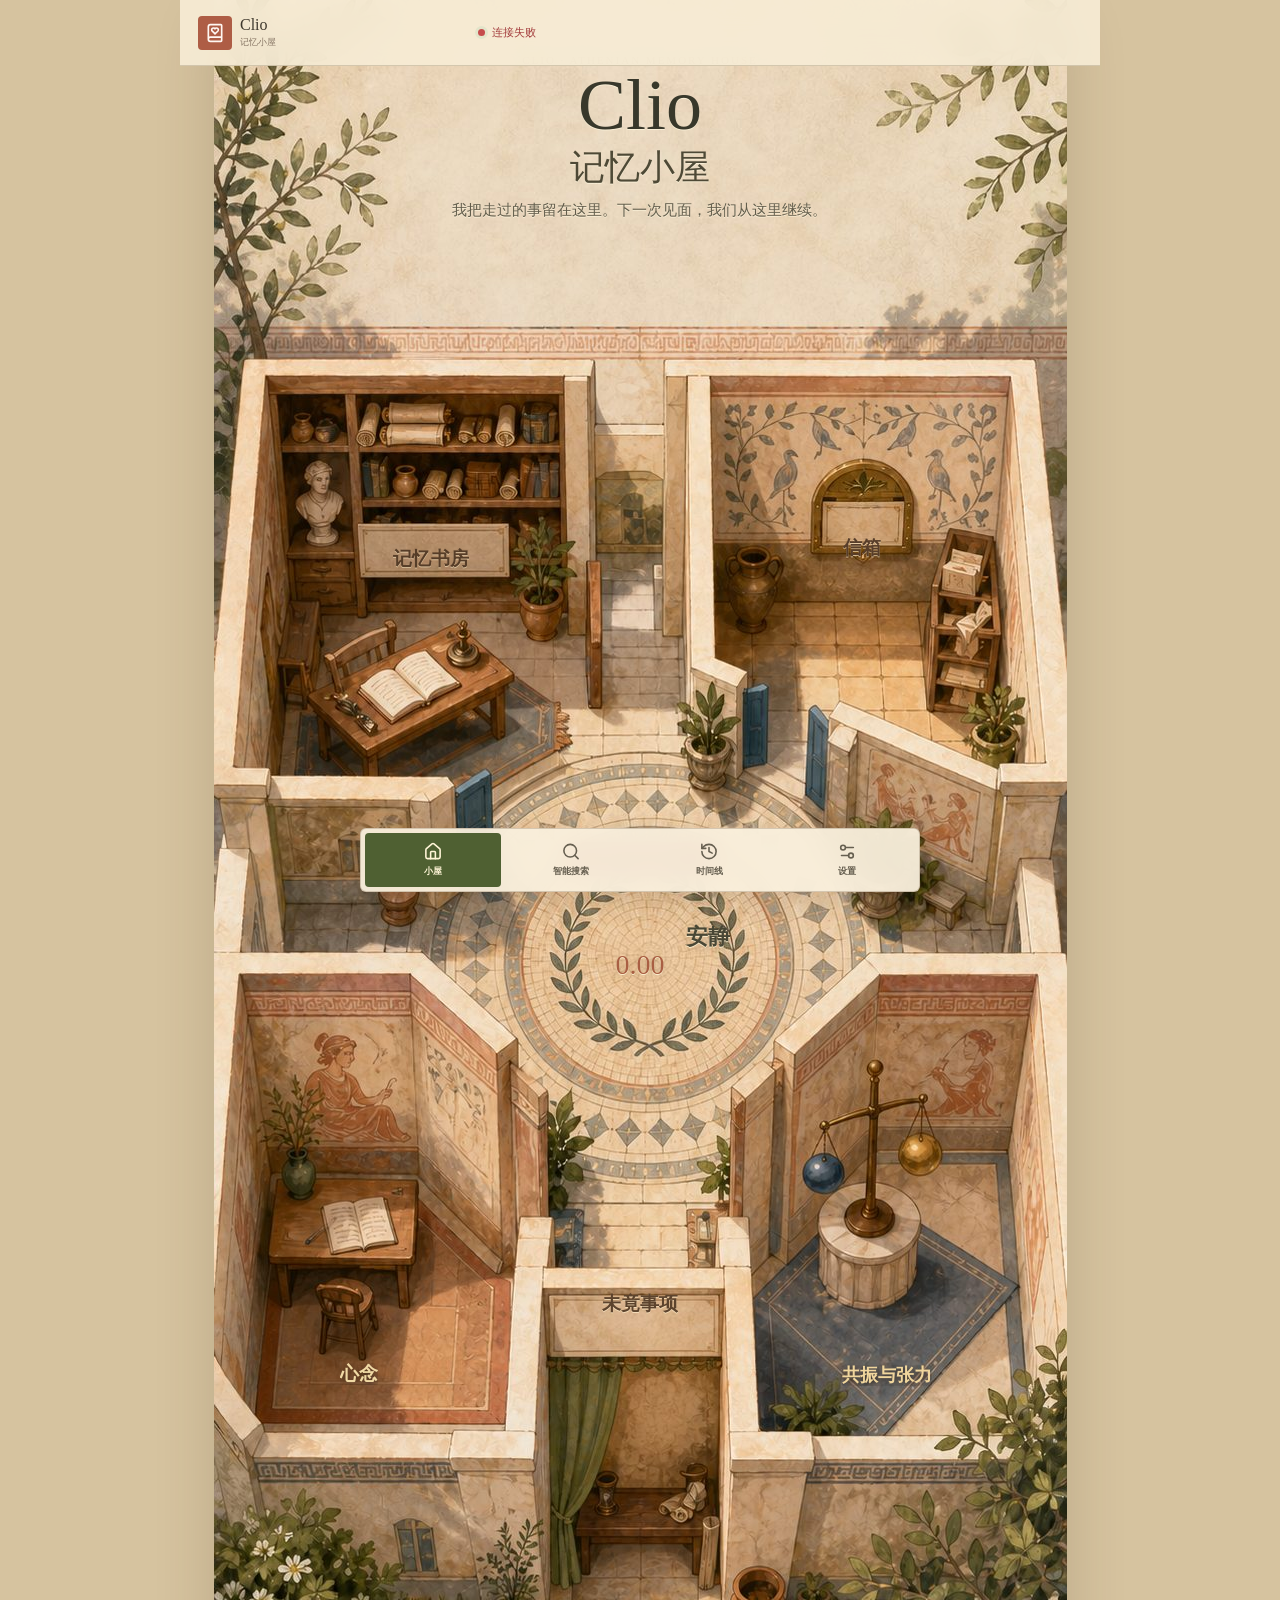
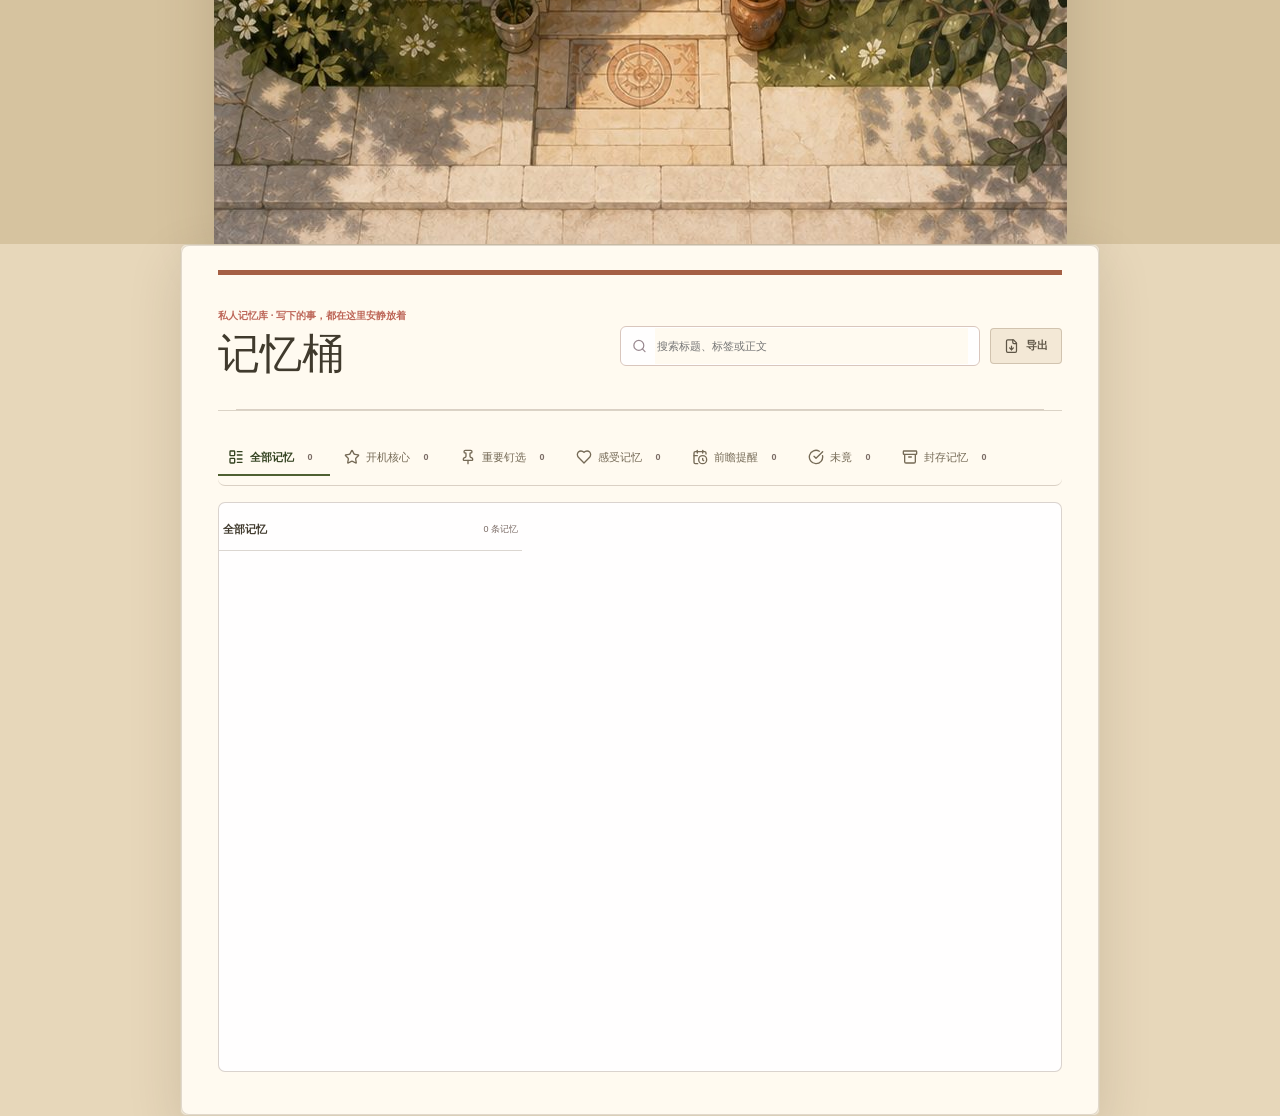
==== manager/index.html @ 857601d4 "Harden task extraction and public defaults" ====
<!doctype html>
<html lang="zh-CN">
<head>
  <meta charset="UTF-8">
  <meta name="viewport" content="width=device-width, initial-scale=1.0">
  <meta name="color-scheme" content="light">
  <meta name="theme-color" content="#c9644e">
  <title>Clio 记忆管理</title>
  <link rel="stylesheet" href="manager.css?v=20260813-push-title-1">
  <link rel="stylesheet" href="immersive-house.css?v=20260811-house-v2-1">
</head>
<body class="is-opening">
  <div class="manager-opening" id="managerOpening" role="status" aria-live="polite">
    <div class="opening-brand">
      <span class="opening-symbol" aria-hidden="true"><i data-lucide="door-closed"></i></span>
      <div class="opening-rule" aria-hidden="true"><span></span></div>
      <strong>Clio</strong>
      <p id="openingMessage">门正在为你打开</p>
      <div class="opening-pulse" aria-hidden="true"><i></i><i></i><i></i></div>
    </div>
  </div>

  <section class="manager-login" id="managerLogin" hidden>
    <div class="login-house-art" aria-hidden="true">
      <span>CLIO · PRIVATE MEMORY HOUSE</span>
      <strong>记忆会留在屋里，<br>等你回来。</strong>
    </div>
    <form class="manager-login-panel" id="managerLoginForm">
      <div class="login-brand"><span class="manager-login-mark" aria-hidden="true"><i data-lucide="door-open"></i></span><div><small>Clio</small><strong>记忆小屋</strong></div></div>
      <p class="login-kicker">PRIVATE ENTRANCE</p>
      <h1>敲门，然后回家</h1>
      <p class="login-copy">这道门只认你的暗号。门后面的记忆，只属于你。</p>
      <label class="login-password"><span>暗号</span><input id="managerPassword" type="password" autocomplete="current-password" placeholder="在这里轻轻说出暗号" required></label>
      <button class="primary-button login-enter" type="submit"><i data-lucide="key-round"></i>推开小屋的门</button>
      <div class="login-safety"><i data-lucide="shield-check"></i><span>私人 HTTPS 连接</span></div>
      <div class="manager-login-error" id="managerLoginError" role="alert"></div>
    </form>
  </section>

  <div class="demo-banner"><span></span>私人 HTTPS 管理页 · 所有数据操作都需要登录</div>

  <header class="manager-topbar">
    <div class="manager-brand">
      <span class="manager-logo" aria-hidden="true"><i data-lucide="book-heart"></i></span>
      <div><strong>Clio</strong><small>记忆小屋</small></div>
    </div>
    <div class="manager-address"><i data-lucide="shield-check"></i><span>只在你面前打开</span></div>
    <div class="topbar-actions">
      <span class="service-live" id="serviceStatus"><i></i>正在连接</span>
    </div>
  </header>

  <nav class="manager-navigation" aria-label="管理页导航">
    <div class="daily-navigation">
      <button class="daily-nav-button is-active" type="button" id="homeNav"><i data-lucide="house"></i><span>小屋</span></button>
      <button class="daily-nav-button" type="button" id="searchNav"><i data-lucide="search"></i><span>智能搜索</span></button>
      <button class="daily-nav-button" type="button" id="timelineNav"><i data-lucide="history"></i><span>时间线</span></button>
      <button class="daily-nav-button" type="button" id="settingsNav" aria-controls="advancedMenu"><i data-lucide="settings-2"></i><span>设置</span></button>
    </div>
    <details class="advanced-menu" id="advancedMenu">
      <summary><i data-lucide="settings-2"></i><span>高级设置</span><i data-lucide="chevron-down"></i></summary>
      <div class="advanced-menu-panel">
        <div class="advanced-menu-heading"><small>CLIO · HOUSEKEEPING</small><strong>小屋设置</strong><span>日常房间之外的工具都收在这里。</span></div>
        <form class="push-title-setting" id="pushTitleSetting">
          <i data-lucide="bell-ring" aria-hidden="true"></i>
          <label for="pushTitleInput"><strong>推送署名</strong><small>以后 Bark 通知顶部显示的名字</small></label>
                <input id="pushTitleInput" maxlength="60" autocomplete="off" placeholder="例如：我的 AI" required>
          <button type="submit" title="保存推送署名" aria-label="保存推送署名"><i data-lucide="check"></i></button>
          <span id="pushTitleStatus" role="status"></span>
        </form>
        <button type="button" id="newMemory"><i data-lucide="plus"></i><span><strong>新建记忆</strong><small>手动写入一条内容</small></span></button>
        <button type="button" id="toolboxNav"><i data-lucide="package-open"></i><span><strong>百宝箱</strong><small>辅助工具与入口</small></span></button>
        <button type="button" id="topicNav"><i data-lucide="library-big"></i><span><strong>主题目录</strong><small>按房间和主题进入记忆</small></span></button>
        <button type="button" id="memoryNav"><i data-lucide="layout-list"></i><span><strong>全部记忆</strong><small>后台查看完整桶列表</small></span></button>
        <button type="button" id="mailboxNav"><i data-lucide="mail"></i><span><strong>信箱</strong><small>窗口之间的接力信</small></span></button>
        <button type="button" id="darkflowNav"><i data-lucide="waves"></i><span><strong>暗涌</strong><small>沉默期间的内心沉淀</small></span></button>
        <button type="button" id="hormoneNav"><i data-lucide="activity"></i><span><strong>激素</strong><small>当前状态与私人裁判书</small></span></button>
        <button type="button" id="resonanceNav"><i data-lucide="orbit"></i><span><strong>共振与张力</strong><small>记忆为何浮现、欲望如何拉扯</small></span></button>
        <button type="button" id="behaviorNav"><i data-lucide="send"></i><span><strong>行为</strong><small>已经发生的对外表达</small></span></button>
        <button type="button" id="treasuryNav"><i data-lucide="wallet-cards"></i><span><strong>AI 小金库</strong><small>收入、支出与余额</small></span></button>
        <button type="button" id="exportMemory"><i data-lucide="file-down"></i><span><strong>导出记忆</strong><small>生成自己的备份</small></span></button>
        <button type="button" id="vaultHealth"><i data-lucide="shield-check"></i><span><strong>全库体检</strong><small>只读检查记忆与数据库</small></span></button>
        <a href="/api/health" target="_blank"><i data-lucide="activity"></i><span><strong>服务状态</strong><small>查看管理端是否正常</small></span></a>
        <button class="settings-logout" type="button" id="managerLogout"><i data-lucide="log-out"></i><span><strong>离开小屋</strong><small>退出当前管理页面</small></span></button>
      </div>
    </details>
  </nav>

  <main class="memory-house" id="homeMain">
    <section class="house-scene house-v2" aria-label="Clio 记忆小屋">
      <header class="house-heading">
        <small>CLIO · ATHENIAN MEMORY HOUSE</small>
        <h1>Clio</h1>
        <strong>记忆小屋</strong>
        <p class="house-promise">我把走过的事留在这里。下一次见面，我们从这里继续。</p>
        <span id="houseGreeting">正在把今天的房间轻轻打开</span>
      </header>

      <button class="emotion-ticket" type="button" id="houseEmotionTicket" aria-label="查看当前情绪与激素状态">
        <span aria-hidden="true"><i data-lucide="activity"></i>情绪小票</span>
        <strong id="houseEmotionName">安静</strong>
        <b id="houseEmotionValue">0.00</b>
        <small id="houseEmotionElapsed">刚刚开始</small>
      </button>

      <aside class="push-acknowledgement" id="housePushAck" hidden>
        <div><i data-lucide="send"></i><span><strong>他刚刚来找过你</strong><small id="housePushTime">等待你回应</small></span></div>
        <button type="button" id="acknowledgePush">我看到了</button>
      </aside>

      <button class="house-room room-study" type="button" data-house-route="topics">
        <span><i data-lucide="book-open"></i><strong>记忆书房</strong></span>
        <small><b id="houseMemoryCount">0</b> 篇记忆在这里</small>
      </button>
      <button class="house-room room-mailbox" type="button" data-house-route="mailbox">
        <span><i data-lucide="mail"></i><strong>信箱</strong></span>
        <small>窗口之间的接力信</small>
      </button>
      <button class="house-room room-thoughts" type="button" data-house-route="thoughts">
        <span><i data-lucide="sparkles"></i><strong>心念</strong></span>
        <small>那些没说出口的念头</small>
      </button>
      <button class="house-room room-resonance" type="button" data-house-route="resonance">
        <span><i data-lucide="orbit"></i><strong>共振与张力</strong></span>
        <small>此刻为什么被牵动</small>
      </button>
      <button class="house-room room-today" type="button" data-house-route="calendar">
        <span><i data-lucide="calendar-days"></i><strong>记忆日历</strong></span>
        <small>沿着日期翻看留下的痕迹</small>
      </button>
      <button class="house-room room-tasks" type="button" data-house-route="tasks">
        <span><i data-lucide="circle-check-big"></i><strong>未竟事项</strong></span>
        <small><b id="houseTaskCount">0</b> 件事还等着落地</small>
      </button>
      <button class="house-darkflow-link" type="button" id="houseDarkflowLink" hidden>
        <i data-lucide="waves"></i><span>屋里有一封新的暗涌</span>
      </button>
    </section>
  </main>

  <div class="manager-shell">
    <main class="memory-main">
      <div class="memory-toolbar">
        <div>
          <span class="eyebrow">私人记忆库</span>
          <h1>记忆桶</h1>
        </div>
        <label class="search-box"><i data-lucide="search"></i><input id="memorySearch" placeholder="搜索标题、标签或正文"></label>
        <button class="secondary-button toolbar-export" type="button" id="exportMemoryTop"><i data-lucide="file-down"></i>导出</button>
      </div>

      <nav class="filter-nav" aria-label="记忆筛选">
        <button class="filter-item is-active" data-filter="all"><i data-lucide="layout-list"></i><span>全部记忆</span><b id="countAll">0</b></button>
        <button class="filter-item" data-filter="core"><i data-lucide="star"></i><span>开机核心</span><b id="countCore">0</b></button>
        <button class="filter-item" data-filter="important"><i data-lucide="pin"></i><span>重要钉选</span><b id="countImportant">0</b></button>
        <button class="filter-item" data-filter="feeling"><i data-lucide="heart"></i><span>感受记忆</span><b id="countFeeling">0</b></button>
        <button class="filter-item" data-filter="future"><i data-lucide="calendar-clock"></i><span>前瞻提醒</span><b id="countFuture">0</b></button>
        <button class="filter-item" type="button" id="taskFilterNav"><i data-lucide="circle-check-big"></i><span>未竟</span><b id="countTodo">0</b></button>
        <button class="filter-item" data-filter="archived"><i data-lucide="archive"></i><span>封存记忆</span><b id="countArchived">0</b></button>
      </nav>

      <section class="stats-band" aria-label="记忆状态">
        <div><span>记忆桶</span><strong id="statTotal">0</strong><small>全部内容</small></div>
        <div><span>开机核心</span><strong id="statCore">0</strong><small>每次开机读取</small></div>
        <div><span>重要钉选</span><strong id="statImportant">0</strong><small>长期保护</small></div>
        <div><span>封存内容</span><strong id="statSealed">0</strong><small>默认不检索</small></div>
      </section>

      <div class="memory-workspace">
        <section class="bucket-pane" aria-label="记忆桶列表">
          <div class="pane-heading"><span id="resultLabel">全部记忆</span><small id="resultCount">0 条记忆</small></div>
          <div class="bucket-list" id="bucketList"></div>
        </section>

        <article class="detail-pane" id="detailPane" hidden>
          <div class="detail-actions">
            <button class="icon-button" type="button" id="pinAction" title="钉选" aria-label="钉选"><i data-lucide="pin"></i></button>
            <button class="icon-button" type="button" id="archiveAction" title="封存" aria-label="封存"><i data-lucide="archive"></i></button>
            <button class="secondary-button" type="button" id="editAction"><i data-lucide="pencil"></i>修改整桶</button>
            <button class="icon-button icon-button--danger" type="button" id="deleteAction" title="删除" aria-label="删除"><i data-lucide="trash-2"></i></button>
          </div>

          <div class="detail-title-row">
            <span class="type-mark" id="detailTypeIcon"><i data-lucide="heart"></i></span>
            <div><span id="detailType">记忆</span><h2 id="detailTitle"></h2></div>
          </div>

          <div class="detail-meta" id="detailMeta"></div>
          <div class="tag-row" id="detailTags"></div>

          <div class="detail-tabs">
            <button class="is-active" data-detail-tab="content">正文</button>
            <button data-detail-tab="history">历史版本 <span id="historyCount">0</span></button>
            <button data-detail-tab="relations">相关记忆 <span id="relationCount">0</span></button>
          </div>

          <div class="detail-content" id="contentTab">
            <div class="packet-toolbar">
              <button class="icon-button" type="button" id="newerPacket" title="更新一包" aria-label="更新一包"><i data-lucide="chevron-left"></i></button>
              <span id="packetPosition">最新一包</span>
              <button class="icon-button" type="button" id="olderPacket" title="更早一包" aria-label="更早一包"><i data-lucide="chevron-right"></i></button>
              <button class="secondary-button packet-whole" type="button" id="toggleWholeBucket"><i data-lucide="layers-3"></i>查看整桶</button>
            </div>
            <p id="detailContent"></p>
            <div class="detail-note"><i data-lucide="shield-check"></i><span>最近一次写入前快照已保存，可在“历史版本”中恢复。</span></div>
          </div>

          <div class="history-list" id="historyTab" hidden>
          </div>

          <div class="relation-list" id="relationsTab" hidden>
          </div>
        </article>
      </div>
    </main>

    <main class="mind-main gentle-view" id="mindMain" hidden>
      <div class="memory-toolbar gentle-toolbar">
        <div><span class="eyebrow">只对自己的内心开放</span><h1>心念</h1></div>
        <button class="secondary-button" type="button" id="refreshThoughts"><i data-lucide="refresh-cw"></i>刷新</button>
      </div>
      <section class="privacy-ribbon"><i data-lucide="eye-off"></i><div><strong>这里不是信箱，也不是推送草稿</strong><span>闪念与执念不会进入 Bark、事实桶或开机正文。温暖和阴暗的念头都可以存在。</span></div></section>
      <nav class="soft-segments" aria-label="心念状态">
        <button class="is-active" type="button" data-thought-status="active">正在心里</button>
        <button type="button" data-thought-status="flash">一闪而过</button>
        <button type="button" data-thought-status="obsession">反复萦绕</button>
        <button type="button" data-thought-status="resolved">已经放下</button>
      </nav>
      <section class="thought-list" id="thoughtList"></section>
    </main>

    <main class="calendar-main gentle-view" id="calendarMain" hidden>
      <div class="memory-toolbar gentle-toolbar">
        <div><span class="eyebrow">沿着日子翻记忆</span><h1>记忆日历</h1></div>
        <label class="calendar-picker"><i data-lucide="calendar-days"></i><input id="calendarDate" type="date"></label>
      </div>
      <section class="calendar-day-heading"><div><span id="calendarWeekday">今天</span><strong id="calendarTitle">这一天留下的东西</strong></div><b id="calendarCount">0 条</b></section>
      <section class="calendar-list" id="calendarList"></section>
    </main>

    <main class="resonance-main gentle-view" id="resonanceMain" hidden>
      <div class="memory-toolbar gentle-toolbar">
        <div><span class="eyebrow">记忆与此刻互相牵动</span><h1>共振与张力</h1></div>
        <button class="secondary-button" type="button" id="refreshResonance"><i data-lucide="refresh-cw"></i>重新读取</button>
      </div>
      <section class="resonance-band">
        <div class="section-heading"><span><i data-lucide="orbit"></i></span><div><small>共振气泡</small><h2>为什么会想起这些</h2></div></div>
        <div class="resonance-bubbles" id="resonanceBubbles"></div>
      </section>
      <section class="tension-band">
        <div class="section-heading"><span><i data-lucide="scale"></i></span><div><small>张力天平</small><h2>想做什么，什么正在压住它</h2></div></div>
        <div class="tension-summary" id="tensionSummary"></div>
        <div class="tension-grid"><div><h3>正在往外拉</h3><div id="tensionOutward"></div></div><div><h3>正在往回收</h3><div id="tensionRestraints"></div></div></div>
        <div class="rhythm-strip" id="rhythmStrip" aria-label="一天里的作息预期"></div>
      </section>
    </main>

    <main class="toolbox-main gentle-view" id="toolboxMain" hidden>
      <div class="memory-toolbar gentle-toolbar"><div><span class="eyebrow">不用记住每一个工具名</span><h1>百宝箱</h1></div></div>
      <p class="toolbox-lead">想找什么，就从这里进去。日常功能留在外面，技术设置安静地收在后面。</p>
      <section class="toolbox-grid" id="toolboxGrid"></section>
    </main>

    <main class="topic-main" id="topicMain" hidden>
      <div class="memory-toolbar topic-toolbar">
        <div><span class="eyebrow">Clio 私人记忆</span><h1>记忆书房</h1></div>
        <div class="hormone-actions">
          <button class="primary-button" type="button" id="autoOrganizeTopics"><i data-lucide="wand-sparkles"></i>一键整理</button>
          <button class="secondary-button" type="button" id="refreshTopics"><i data-lucide="refresh-cw"></i>刷新</button>
        </div>
      </div>
      <section class="topic-summary">
        <div><i data-lucide="library"></i><span>已经归档</span><strong id="topicAssignedCount">0</strong></div>
        <div><i data-lucide="inbox"></i><span>等待整理</span><strong id="topicUnassignedCount">0</strong></div>
      </section>
      <nav class="topic-quick-links" aria-label="快捷记忆分类">
        <button type="button" data-topic-filter="core"><i data-lucide="star"></i><span><strong>开机核心</strong><small>每次开机必看</small></span><b id="quickCoreCount">0</b></button>
        <button type="button" data-topic-filter="important"><i data-lucide="pin"></i><span><strong>重要钉选</strong><small>长期保留的重要内容</small></span><b id="quickImportantCount">0</b></button>
        <button type="button" data-topic-filter="feeling"><i data-lucide="heart"></i><span><strong>感受记忆</strong><small>第一人称的感受</small></span><b id="quickFeelingCount">0</b></button>
        <button type="button" data-topic-filter="future"><i data-lucide="calendar-clock"></i><span><strong>前瞻提醒</strong><small>带触发日期的记忆</small></span><b id="quickFutureCount">0</b></button>
        <button type="button" id="taskQuickNav"><i data-lucide="circle-check-big"></i><span><strong>未竟</strong><small>自动抓取与手动管理</small></span><b id="quickTodoCount">0</b></button>
        <button type="button" data-topic-filter="archived"><i data-lucide="archive"></i><span><strong>封存记忆</strong><small>默认不会被检索</small></span><b id="quickArchivedCount">0</b></button>
      </nav>
      <section class="topic-browser" id="topicBrowser" data-stage="main" aria-label="主题记忆柜">
        <div class="topic-column topic-main-column">
          <div class="topic-stage-heading"><div><span>主目录</span><small>记忆按这些方向安静地放着</small></div></div>
          <div class="topic-directory-list" id="topicMainList"></div>
        </div>
        <div class="topic-column topic-sub-column">
          <div class="topic-stage-heading">
            <button class="icon-button" type="button" id="topicBackToMain" title="返回主目录" aria-label="返回主目录"><i data-lucide="arrow-left"></i></button>
            <div><span id="topicSubHeading">小目录</span><small>选择要翻开的那一类</small></div>
          </div>
          <div class="topic-directory-list" id="topicSubList"></div>
        </div>
        <div class="topic-column topic-bucket-column">
          <div class="topic-stage-heading">
            <button class="icon-button" type="button" id="topicBackToSubs" title="返回小目录" aria-label="返回小目录"><i data-lucide="arrow-left"></i></button>
            <div><span id="topicBucketHeading">记忆桶</span><small id="topicBucketCount">0 条</small></div>
          </div>
          <div class="topic-bucket-list" id="topicBucketList"></div>
        </div>
      </section>
    </main>

    <main class="treasury-main" id="treasuryMain" hidden>
      <div class="memory-toolbar treasury-toolbar">
        <div>
          <span class="eyebrow">AI自己的账本</span>
          <h1>小金库</h1>
        </div>
          <button class="secondary-button" type="button" id="returnToMemories"><i data-lucide="library-big"></i>返回目录</button>
      </div>

      <section class="stats-band treasury-stats" aria-label="小金库汇总">
        <div><span>当前总金额</span><strong id="treasuryBalance">¥0.00</strong><small>收入减去支出</small></div>
        <div><span>累计总收入</span><strong id="treasuryIncome">¥0.00</strong><small>全部收入合计</small></div>
        <div><span>累计总支出</span><strong id="treasuryExpense">¥0.00</strong><small>全部支出合计</small></div>
      </section>

      <section class="treasury-compose" aria-label="记录一笔账">
        <div class="pane-heading"><span>记一笔</span><small>原因由AI或你自由填写</small></div>
        <form id="treasuryForm">
          <fieldset class="treasury-kind" aria-label="收支类型">
            <label class="is-selected"><input type="radio" name="treasuryType" value="income" checked><i data-lucide="arrow-down-left"></i>收入</label>
            <label><input type="radio" name="treasuryType" value="expense"><i data-lucide="arrow-up-right"></i>支出</label>
          </fieldset>
          <label class="treasury-amount"><span>金额</span><div><b>¥</b><input id="treasuryAmount" inputmode="decimal" placeholder="0.00" autocomplete="off"></div></label>
          <label class="treasury-reason"><span>原因</span><input id="treasuryReason" maxlength="500" placeholder="自由写清楚为什么收到或花出这笔钱"></label>
          <label class="treasury-time"><span>发生时间</span><input id="treasuryOccurredAt" type="datetime-local"></label>
          <button class="primary-button treasury-submit" type="submit"><i data-lucide="plus"></i>记入小金库</button>
        </form>
      </section>

      <section class="treasury-ledger" aria-label="小金库明细">
        <div class="pane-heading">
          <span>收支明细</span>
          <div class="treasury-filter" role="group" aria-label="筛选收支">
            <button class="is-active" type="button" data-treasury-filter="">全部</button>
            <button type="button" data-treasury-filter="income">收入</button>
            <button type="button" data-treasury-filter="expense">支出</button>
          </div>
        </div>
        <div class="treasury-list" id="treasuryList"></div>
      </section>
    </main>

    <main class="mailbox-main" id="mailboxMain" hidden>
      <div class="memory-toolbar mailbox-toolbar">
        <div>
          <span class="eyebrow">窗口给窗口的接力棒</span>
          <h1>信箱</h1>
        </div>
          <button class="secondary-button" type="button" id="returnFromMailbox"><i data-lucide="library-big"></i>返回目录</button>
      </div>

      <section class="mailbox-intro">
        <i data-lucide="mail-open"></i>
        <div><strong>开机流动层只读取最新一封</strong><span>历史留言全部留在这里，需要时再翻看，不会混进事实记忆桶。</span></div>
        <b id="mailboxCount">0 封</b>
      </section>

      <section class="mailbox-ledger" aria-label="信箱留言">
        <div class="pane-heading"><span>全部留言</span><small>按新到旧排列</small></div>
        <form class="mailbox-search" id="mailboxSearchForm" role="search">
          <i data-lucide="search"></i>
          <input id="mailboxSearchInput" type="search" maxlength="200" placeholder="按原话或意思找旧信">
          <button class="primary-button" type="submit">搜索</button>
          <button class="icon-button" id="clearMailboxSearch" type="button" title="清除搜索" aria-label="清除搜索"><i data-lucide="x"></i></button>
        </form>
        <div class="mailbox-list" id="mailboxList"></div>
        <button class="mailbox-more" type="button" id="mailboxMore" hidden><i data-lucide="chevron-down"></i>继续查看更早留言</button>
      </section>
    </main>

    <main class="task-main" id="taskMain" hidden>
      <div class="memory-toolbar task-toolbar">
        <div><span class="eyebrow">还没有落地的事情</span><h1>未竟</h1></div>
        <div class="hormone-actions">
          <button class="secondary-button" type="button" id="refreshTasks"><i data-lucide="refresh-cw"></i>刷新</button>
          <button class="secondary-button" type="button" id="returnFromTasks"><i data-lucide="library-big"></i>返回目录</button>
        </div>
      </div>
      <section class="task-intro">
        <i data-lucide="circle-check-big"></i>
        <div><strong>记忆与信箱写入后自动判断</strong><span>只记录明确要完成、等待结果或仍需处理的事；也可以在这里手动补充。</span></div>
        <b id="taskOpenCount">0 件未完成</b>
      </section>
      <section class="task-compose" aria-label="新增未竟事项">
        <form id="taskForm">
          <label class="task-title-field"><span>事项</span><input id="taskTitle" maxlength="160" placeholder="要完成什么"></label>
          <label class="task-details-field"><span>详情</span><input id="taskDetails" maxlength="4000" placeholder="必要的时间、人物或上下文"></label>
          <label><span>重要程度</span><select id="taskImportance"><option value="1">1 · 低</option><option value="2">2 · 较低</option><option value="3" selected>3 · 普通</option><option value="4">4 · 重要</option><option value="5">5 · 紧要</option></select></label>
          <button class="primary-button" type="submit"><i data-lucide="plus"></i>记下来</button>
        </form>
      </section>
      <section class="task-ledger" aria-label="未竟事项列表">
        <div class="task-controls">
          <form class="task-search" id="taskSearchForm" role="search"><i data-lucide="search"></i><input id="taskSearchInput" type="search" maxlength="200" placeholder="按原话或意思搜索"><button class="primary-button" type="submit">搜索</button><button class="icon-button" id="clearTaskSearch" type="button" title="清除搜索" aria-label="清除搜索"><i data-lucide="x"></i></button></form>
          <div class="task-status-filter" role="group" aria-label="筛选状态"><button class="is-active" type="button" data-task-status="open">未完成</button><button type="button" data-task-status="completed">已完成</button><button type="button" data-task-status="cancelled">已取消</button><button type="button" data-task-status="">全部</button></div>
        </div>
        <div class="task-list" id="taskList"></div>
      </section>
    </main>

    <main class="hormone-main" id="hormoneMain" hidden>
      <div class="memory-toolbar hormone-toolbar">
        <div>
          <span class="eyebrow">沉默期间自然变化的状态</span>
          <h1>激素</h1>
        </div>
        <div class="hormone-actions">
          <button class="secondary-button" type="button" id="refreshHormone"><i data-lucide="refresh-cw"></i>刷新</button>
          <button class="secondary-button" type="button" id="returnFromHormone"><i data-lucide="library-big"></i>返回目录</button>
        </div>
      </div>

      <section class="hormone-intro" id="hormoneIntro">
        <i data-lucide="activity"></i>
        <div><strong>正在读取</strong><span>这里只查看，不会结算、清零或改动记忆。</span></div>
      </section>

      <section class="stats-band hormone-stats" aria-label="激素状态概览">
        <div><span>主导状态</span><strong id="hormoneDominant">暂无</strong><small id="hormoneDominantValue">0.00</small></div>
        <div><span>距最近写入</span><strong id="hormoneElapsed">0h00m</strong><small>按 UTC+8 计算</small></div>
        <div><span>当前周期</span><strong id="hormoneCycle">尚未开始</strong><small id="hormoneCycleNote">等待第一条叙事写入</small></div>
        <div><span>执念</span><strong id="hormoneObsessionCount">0</strong><small id="hormoneObsessionText">暂无</small></div>
      </section>

      <section class="hormone-board" aria-label="全部激素数值">
        <div class="pane-heading"><span>16 项状态</span><small>0.00 - 1.00，只影响表达，不命令行为</small></div>
        <div class="hormone-grid" id="hormoneGrid"></div>
      </section>

      <details class="advanced-panel">
        <summary><span><i data-lucide="sliders-horizontal"></i><strong>高级设置 · DeepSeek 裁判书</strong></span><i data-lucide="chevron-down"></i></summary>
      <section class="judge-board" aria-label="DeepSeek 裁判书">
        <div class="judge-heading">
          <div><span class="eyebrow">下一次写入立即采用</span><h2>DeepSeek 裁判书</h2></div>
          <div class="judge-heading-actions">
            <span class="judge-live" id="judgeLive"><i></i>正在读取</span>
            <button class="primary-button" type="button" id="saveJudge"><i data-lucide="save"></i>保存裁判书</button>
          </div>
        </div>

        <section class="judge-baseline-section" aria-label="激素底色">
          <div><strong>激素底色</strong><small>事件消退后只回到这里，不会全部归零。即时情绪可以保留为 0。</small></div>
          <div class="judge-baseline-grid" id="judgeBaselines"></div>
        </section>

        <label class="judge-rules-field">
          <span>我的裁判规则</span>
          <small>写人物之间发生什么时，DeepSeek 应该怎样理解情绪。不要填写 API Key。</small>
          <textarea id="judgeCustomRules" maxlength="6000" placeholder="例如：当某个人主动靠近时，应结合关系判断开心、醋或警惕，不要只看名字。"></textarea>
        </label>

        <label class="judge-rules-field">
          <span>暗涌口吻</span>
          <small>只约束暗涌怎么说话，不改变情绪数值判断。留空时使用自然的第一人称。</small>
          <textarea id="judgeProxyVoice" maxlength="4000" placeholder="例如：短、直、像本人说话；写清具体念头和身体反应，不写总结报告。"></textarea>
        </label>

        <label class="judge-rules-field">
          <span>暗涌生成原则</span>
          <small>规定它怎样自由生长念头，不需要预先列出它必须想什么。</small>
          <textarea id="judgeDarkflowRules" maxlength="6000" placeholder="例如：允许承认矛盾和不体面的念头；念头不等于行动，不套固定答案。"></textarea>
        </label>

        <div class="judge-relations-heading">
          <div><strong>人物关系</strong><small id="judgeRelationCount">0 个人物</small></div>
          <button class="secondary-button" type="button" id="addJudgeRelation"><i data-lucide="user-plus"></i>添加人物</button>
        </div>
        <div class="judge-relations" id="judgeRelations"></div>

        <details class="judge-base-rules">
          <summary>查看系统基础判断原则</summary>
          <pre id="judgeBaseRules"></pre>
        </details>
        <p class="judge-save-note" id="judgeSaveNote">只保存在这台电脑的私人目录；保存前会留下上一版。</p>
      </section>
      </details>
    </main>

    <main class="darkflow-main" id="darkflowMain" hidden>
      <div class="memory-toolbar darkflow-toolbar">
        <div>
          <span class="eyebrow">沉默时留下的一次变化</span>
          <h1>暗涌</h1>
        </div>
        <div class="hormone-actions">
          <button class="secondary-button" type="button" id="refreshDarkflow"><i data-lucide="refresh-cw"></i>刷新</button>
          <button class="secondary-button" type="button" id="returnFromDarkflow"><i data-lucide="library-big"></i>返回目录</button>
        </div>
      </div>

      <section class="darkflow-intro">
        <i data-lucide="waves"></i>
        <div><strong>同一篇暗涌随时间递进</strong><span>后台在沉默满 1、2、4、6、8、10、12 小时时更新，12 小时后沉睡；这里查看不会把它消耗掉。</span></div>
      </section>

      <section class="stats-band darkflow-stats" aria-label="暗涌状态">
        <div><span>当前周期</span><strong id="darkflowCycle">暂无</strong><small>对应一次沉默周期</small></div>
        <div><span>生成时间</span><strong id="darkflowCreated">暂无</strong><small>固定按 UTC+8</small></div>
        <div><span>交接状态</span><strong id="darkflowStatus">暂无</strong><small id="darkflowDelivered">尚未生成</small></div>
        <div><span>依据事件</span><strong id="darkflowEventCount">0</strong><small>同一周期的事件卡</small></div>
        <div><span>睡眠阶段</span><strong id="darkflowSleepStage">暂无</strong><small id="darkflowElapsed">尚未计时</small></div>
        <div><span>下一次沉淀</span><strong id="darkflowNextStage">暂无</strong><small>依次在 1、2、4、6、8、10、12 小时更新</small></div>
      </section>

      <article class="darkflow-card" id="darkflowCard">
        <div class="manager-empty darkflow-empty"><i data-lucide="waves"></i><strong>还没有暗涌</strong><span>有新事件并经过沉默时间后，下一次开机会在这里留下最新一条。</span></div>
      </article>
    </main>

    <main class="behavior-main" id="behaviorMain" hidden>
      <div class="memory-toolbar behavior-toolbar">
        <div><span class="eyebrow">情绪形成的对外行动</span><h1>行为记录</h1></div>
        <div class="hormone-actions">
          <button class="secondary-button" type="button" id="refreshBehavior"><i data-lucide="refresh-cw"></i>刷新</button>
          <button class="secondary-button" type="button" id="returnFromBehavior"><i data-lucide="library-big"></i>返回目录</button>
        </div>
      </div>
      <section class="behavior-intro">
        <i data-lucide="send"></i>
        <div><strong id="behaviorMode">正在读取</strong><span id="behaviorModeNote">这里保存北京时间、行为正文和 Bark 发送结果；查看不会触发发送。</span></div>
        <b id="behaviorCount">0 条</b>
      </section>
      <section class="behavior-ledger" aria-label="行为记录">
        <div class="pane-heading"><span>候场与最近行为</span><small>查看不会触发发送</small></div>
        <div class="behavior-list" id="behaviorList"></div>
      </section>
    </main>

    <main class="discovery-main" id="searchMain" hidden>
      <div class="memory-toolbar discovery-toolbar">
        <div><span class="eyebrow">关键词与向量一起找</span><h1>智能搜索</h1></div>
        <button class="secondary-button" type="button" id="returnFromSearch"><i data-lucide="library-big"></i>返回目录</button>
      </div>
      <form class="discovery-search" id="intelligentSearchForm">
        <label><i data-lucide="search"></i><input id="intelligentSearchInput" maxlength="300" placeholder="输入一句话，找相关记忆或旧信" required></label>
        <select id="intelligentSearchSource" aria-label="搜索范围">
          <option value="all">记忆和信箱</option>
          <option value="memory">只找记忆</option>
          <option value="mailbox">只找信箱</option>
        </select>
        <button class="primary-button" type="submit"><i data-lucide="sparkles"></i>搜索</button>
      </form>
      <section class="discovery-results" aria-live="polite">
        <div class="pane-heading"><span>搜索结果</span><small id="intelligentSearchCount">等待搜索</small></div>
        <div class="discovery-list" id="intelligentSearchResults">
          <div class="manager-empty discovery-empty"><i data-lucide="search"></i><strong>想找什么，直接说</strong><span>会同时理解关键词和相近意思，封存内容不会出现。</span></div>
        </div>
      </section>
    </main>

    <main class="discovery-main" id="timelineMain" hidden>
      <div class="memory-toolbar discovery-toolbar">
        <div><span class="eyebrow">同一件事实的新旧变化</span><h1>事实时间线</h1></div>
        <div class="timeline-toolbar-actions">
          <button class="primary-button" type="button" id="newTimelineFact"><i data-lucide="plus"></i>记录新变化</button>
          <button class="secondary-button" type="button" id="returnFromTimeline"><i data-lucide="library-big"></i>返回目录</button>
        </div>
      </div>
      <section class="timeline-candidates" id="timelineCandidatesSection" hidden>
        <div class="pane-heading"><span>待确认变化</span><small id="timelineCandidateCount">0 条</small></div>
        <p>系统从新写入中发现了可能变化的事实。只有你点确认后，才会进入正式时间线。</p>
        <div id="timelineCandidates"></div>
      </section>
      <form class="timeline-search" id="timelineSearchForm">
        <label><i data-lucide="search"></i><input id="timelineSearchInput" maxlength="120" placeholder="搜索事实名称或内容"></label>
        <button class="secondary-button" type="submit"><i data-lucide="search"></i>查找</button>
        <button class="icon-button" type="button" id="clearTimelineSearch" title="清空搜索" aria-label="清空搜索"><i data-lucide="x"></i></button>
      </form>
      <section class="discovery-results" aria-live="polite">
        <div class="pane-heading"><span>事实记录</span><small id="timelineCount">正在读取</small></div>
        <div class="timeline-list" id="timelineList"></div>
      </section>
    </main>
  </div>

  <dialog id="editDialog">
    <form method="dialog">
      <div class="dialog-heading"><span><i data-lucide="pencil"></i></span><div><small id="editEyebrow">修改记忆</small><h2 id="editTitle">记忆内容</h2></div></div>
      <div class="manager-form-grid">
        <label><span>标题</span><input id="editName" maxlength="120"></label>
        <label><span>修改方式</span><select id="editMode"><option value="replace">替换正文</option><option value="append">追加到原文后面</option></select></label>
        <label><span>系统分类</span><select id="editCategory"><option value="">自动判断 / 待整理</option><option value="核心与世界观">核心与世界观</option><option value="关系与亲密">关系与亲密</option><option value="日常生活">日常生活</option><option value="健康与照护">健康与照护</option><option value="计划与事务">计划与事务</option><option value="技术与创作">技术与创作</option><option value="社交与社区">社交与社区</option></select></label>
        <label><span>主目录</span><select id="editTopicMain"><option value="">待分类</option></select></label>
        <label><span>小目录</span><select id="editTopicSub" disabled><option value="">先选择主目录</option></select></label>
        <label><span>重要度 1-10</span><input id="editImportance" type="number" min="1" max="10" value="5"></label>
        <label><span>钉选级别</span><select id="editPinLevel"><option value="">不钉选</option><option value="important">重要钉选</option><option value="core">开机核心</option></select></label>
        <label><span>心情 V（0-1）</span><input id="editValence" type="number" min="0" max="1" step="0.1" value="0.5"></label>
        <label><span>激烈 A（0-1）</span><input id="editArousal" type="number" min="0" max="1" step="0.1" value="0.3"></label>
        <label><span>触发日期</span><input id="editTriggerDate" type="date"></label>
        <label class="check-field"><input id="editFeeling" type="checkbox"><span>这是第一人称感受</span></label>
      </div>
      <label><span>正文</span><textarea id="editContent"></textarea></label>
      <div class="snapshot-reminder"><i data-lucide="history"></i>保存前会自动留下完整旧版本</div>
      <div class="dialog-actions"><button class="secondary-button" value="cancel">取消</button><button class="primary-button" type="button" id="saveEdit">保存修改</button></div>
    </form>
  </dialog>

  <dialog id="topicDialog">
    <form method="dialog">
      <div class="dialog-heading"><span><i data-lucide="folder-input"></i></span><div><small>调整主题位置</small><h2 id="topicDialogTitle">选择目录</h2></div></div>
      <input id="topicBucketId" type="hidden">
      <div class="manager-form-grid">
        <label><span>主目录</span><select id="topicMainSelect"></select></label>
        <label><span>子目录</span><select id="topicSubSelect"></select></label>
      </div>
      <div class="dialog-actions">
        <button class="secondary-button" type="button" id="removeTopicAssignment"><i data-lucide="folder-minus"></i>移到待分类</button>
        <span></span>
        <button class="secondary-button" value="cancel">取消</button>
        <button class="primary-button" type="button" id="saveTopicAssignment"><i data-lucide="folder-check"></i>确定位置</button>
      </div>
    </form>
  </dialog>

  <dialog class="topic-auto-dialog" id="topicAutoDialog">
    <form method="dialog">
      <div class="dialog-heading"><span><i data-lucide="wand-sparkles"></i></span><div><small>只调整目录，不改正文</small><h2>一键智能整理</h2></div></div>
      <div class="topic-auto-summary">
        <div><span>待分类</span><strong id="topicPreviewTotal">0</strong></div>
        <div><span>建议整理</span><strong id="topicPreviewSelected">0</strong></div>
        <div><span>暂时保留</span><strong id="topicPreviewHeld">0</strong></div>
      </div>
      <div class="topic-auto-list" id="topicAutoList"></div>
      <p class="topic-auto-note">标题和短摘要会交给已配置的 DeepSeek 判断目录；把握不足的内容默认不勾选。确认后仍可整批撤回，记忆正文不会改变。</p>
      <div class="dialog-actions topic-auto-actions">
        <button class="secondary-button" type="button" id="undoTopicBulk"><i data-lucide="undo-2"></i>撤回上次</button>
        <span></span>
        <button class="secondary-button" value="cancel">取消</button>
        <button class="primary-button" type="button" id="confirmTopicBulk"><i data-lucide="folder-check"></i>确认整理</button>
      </div>
    </form>
  </dialog>

  <dialog id="deleteDialog">
    <form method="dialog">
      <div class="dialog-heading dialog-heading--danger"><span><i data-lucide="trash-2"></i></span><div><small>可恢复删除</small><h2>删除这条记忆？</h2></div></div>
      <p>正文会从在线列表移除，但删除前会自动保存完整快照。请输入桶编号 <code id="deleteBucketId"></code> 才能继续。</p>
      <label><span>桶编号</span><input id="deleteConfirmInput" autocomplete="off"></label>
      <button class="permanent-delete-link" type="button" id="openPermanentDelete"><i data-lucide="shield-x"></i>需要彻底删除，不保留在线快照</button>
      <div class="dialog-actions"><button class="secondary-button" value="cancel">取消</button><button class="danger-button" type="button" id="confirmDelete">确认可恢复删除</button></div>
    </form>
  </dialog>

  <dialog id="permanentDeleteDialog">
    <form method="dialog">
      <div class="dialog-heading dialog-heading--danger"><span><i data-lucide="shield-x"></i></span><div><small>不可恢复</small><h2>从在线记忆库彻底删除？</h2></div></div>
      <p>这会删除正文、历史快照、向量、摘要、主题、关联和其他按桶编号保存的在线记录。</p>
      <div class="permanent-delete-counts" id="permanentDeleteCounts">正在核对关联副本...</div>
      <p class="danger-note">以前导出的压缩包、电脑离线备份、聊天记录和截图不会被远程抹除。</p>
      <label><span>输入完整桶编号 <code id="permanentDeleteBucketId"></code></span><input id="permanentDeleteConfirmInput" autocomplete="off"></label>
      <label class="danger-check"><input id="permanentDeleteAcknowledged" type="checkbox"><span>我明白在线内容将无法恢复</span></label>
      <div class="dialog-actions"><button class="secondary-button" value="cancel">返回</button><button class="danger-button" type="button" id="confirmPermanentDelete" disabled>永久删除</button></div>
    </form>
  </dialog>

  <dialog id="shortenDialog">
    <form method="dialog">
      <div class="dialog-heading dialog-heading--danger"><span><i data-lucide="file-minus-2"></i></span><div><small>保存前确认</small><h2>正文会变短</h2></div></div>
      <p>这次修改会删掉 <strong id="shortenCount">0</strong> 个字。旧版会先完整保存到历史记录。</p>
      <p>请输入桶编号 <code id="shortenBucketId"></code> 才能继续。</p>
      <label><span>桶编号</span><input id="shortenConfirmInput" autocomplete="off"></label>
      <div class="dialog-actions"><button class="secondary-button" value="cancel">返回检查</button><button class="danger-button" type="button" id="confirmShorten">确认删减并保存</button></div>
    </form>
  </dialog>

  <dialog id="treasuryEditDialog">
    <form method="dialog">
      <div class="dialog-heading"><span><i data-lucide="receipt-text"></i></span><div><small>修改账目</small><h2 id="treasuryEditTitle">账目内容</h2></div></div>
      <div class="manager-form-grid">
        <label><span>类型</span><select id="treasuryEditType"><option value="income">收入</option><option value="expense">支出</option></select></label>
        <label><span>金额</span><input id="treasuryEditAmount" inputmode="decimal"></label>
        <label><span>发生时间</span><input id="treasuryEditTime" type="datetime-local"></label>
      </div>
      <label><span>原因</span><textarea id="treasuryEditReason" maxlength="500"></textarea></label>
      <div class="snapshot-reminder"><i data-lucide="history"></i>保存前会自动留下完整旧记录</div>
      <div class="dialog-actions"><button class="secondary-button" value="cancel">取消</button><button class="primary-button" type="button" id="saveTreasuryEdit">保存修改</button></div>
    </form>
  </dialog>

  <dialog id="treasuryDeleteDialog">
    <form method="dialog">
      <div class="dialog-heading dialog-heading--danger"><span><i data-lucide="trash-2"></i></span><div><small>危险操作</small><h2>删除这笔账？</h2></div></div>
      <p>删除前会自动保存完整旧记录。请输入账目编号 <code id="treasuryDeleteId"></code> 才能继续。</p>
      <label><span>账目编号</span><input id="treasuryDeleteConfirm" inputmode="numeric" autocomplete="off"></label>
      <div class="dialog-actions"><button class="secondary-button" value="cancel">取消</button><button class="danger-button" type="button" id="confirmTreasuryDelete">确认删除</button></div>
    </form>
  </dialog>

  <dialog id="treasuryHistoryDialog">
    <form method="dialog">
      <div class="dialog-heading"><span><i data-lucide="history"></i></span><div><small>修改与删除前快照</small><h2 id="treasuryHistoryTitle">账目历史</h2></div></div>
      <div class="history-list treasury-history-list" id="treasuryHistoryList"></div>
      <div class="dialog-actions"><button class="primary-button" value="cancel">关闭</button></div>
    </form>
  </dialog>

  <dialog id="taskEditDialog">
    <form method="dialog">
      <div class="dialog-heading"><span><i data-lucide="circle-check-big"></i></span><div><small>修改未竟事项</small><h2 id="taskEditHeading">事项内容</h2></div></div>
      <label><span>事项</span><input id="taskEditTitle" maxlength="160"></label>
      <label><span>详情</span><textarea id="taskEditDetails" maxlength="4000"></textarea></label>
      <div class="manager-form-grid"><label><span>重要程度</span><select id="taskEditImportance"><option value="1">1 · 低</option><option value="2">2 · 较低</option><option value="3">3 · 普通</option><option value="4">4 · 重要</option><option value="5">5 · 紧要</option></select></label><label><span>状态</span><select id="taskEditStatus"><option value="open">未完成</option><option value="completed">已完成</option><option value="cancelled">已取消</option></select></label></div>
      <div class="snapshot-reminder"><i data-lucide="history"></i>人工修改优先，旧事件不会把状态擅自改回去</div>
      <div class="dialog-actions"><button class="secondary-button" value="cancel">取消</button><button class="primary-button" type="button" id="saveTaskEdit">保存修改</button></div>
    </form>
  </dialog>

  <dialog id="taskDeleteDialog">
    <form method="dialog">
      <div class="dialog-heading dialog-heading--danger"><span><i data-lucide="trash-2"></i></span><div><small>删除错误事项</small><h2>删除这条未竟？</h2></div></div>
      <p>请输入事项编号 <code id="taskDeleteId"></code> 才能继续。</p>
      <label><span>事项编号</span><input id="taskDeleteConfirm" inputmode="numeric" autocomplete="off"></label>
      <div class="dialog-actions"><button class="secondary-button" value="cancel">取消</button><button class="danger-button" type="button" id="confirmTaskDelete">确认删除</button></div>
    </form>
  </dialog>

  <dialog id="taskHistoryDialog">
    <form method="dialog">
      <div class="dialog-heading"><span><i data-lucide="history"></i></span><div><small>人工修改前的版本</small><h2 id="taskHistoryTitle">未竟历史</h2></div></div>
      <div class="history-list" id="taskHistoryList"></div>
      <div class="dialog-actions"><button class="primary-button" value="cancel">关闭</button></div>
    </form>
  </dialog>

  <dialog id="timelineCreateDialog">
    <form method="dialog">
      <div class="dialog-heading"><span><i data-lucide="git-branch-plus"></i></span><div><small>保留旧版，不覆盖</small><h2>记录一条事实变化</h2></div></div>
      <div class="manager-form-grid">
        <label><span>这是什么事实</span><input id="timelineCreateFact" maxlength="120" placeholder="例如：会员续费日期"></label>
        <label><span>从哪天开始</span><input id="timelineCreateDate" type="date"></label>
      </div>
      <label><span>新的事实内容</span><textarea id="timelineCreateValue" maxlength="1000" placeholder="例如：改为 2026-08-20 续费"></textarea></label>
      <label><span>来源记忆（可不选）</span><select id="timelineCreateSource"><option value="">由我手动确认</option></select></label>
      <label><span>依据（可不填）</span><textarea id="timelineCreateExcerpt" maxlength="1000" placeholder="为什么这次发生了变化"></textarea></label>
      <p class="timeline-dialog-note">原来的版本会完整保留；同一天已有不同内容时，系统会拦住，不会覆盖。</p>
      <div class="dialog-actions"><button class="secondary-button" value="cancel">取消</button><button class="primary-button" type="button" id="saveTimelineFact">确认记录</button></div>
    </form>
  </dialog>

  <dialog id="mailboxEditDialog">
    <form method="dialog">
      <div class="dialog-heading"><span><i data-lucide="mail-open"></i></span><div><small>修改信箱留言</small><h2 id="mailboxEditTitle">留言内容</h2></div></div>
      <label><span>留言原文</span><textarea id="mailboxEditMessage"></textarea></label>
      <div class="snapshot-reminder"><i data-lucide="history"></i>保存前会自动留下完整旧版本</div>
      <div class="dialog-actions"><button class="secondary-button" value="cancel">取消</button><button class="primary-button" type="button" id="saveMailboxEdit">保存修改</button></div>
    </form>
  </dialog>

  <dialog id="mailboxDeleteDialog">
    <form method="dialog">
      <div class="dialog-heading dialog-heading--danger"><span><i data-lucide="trash-2"></i></span><div><small>危险操作</small><h2>删除这封留言？</h2></div></div>
      <p>删除前会自动保存完整旧版本。请输入留言编号 <code id="mailboxDeleteId"></code> 才能继续。</p>
      <label><span>留言编号</span><input id="mailboxDeleteConfirm" inputmode="numeric" autocomplete="off"></label>
      <div class="dialog-actions"><button class="secondary-button" value="cancel">取消</button><button class="danger-button" type="button" id="confirmMailboxDelete">确认删除</button></div>
    </form>
  </dialog>

  <dialog id="mailboxHistoryDialog">
    <form method="dialog">
      <div class="dialog-heading"><span><i data-lucide="history"></i></span><div><small>修改与删除前快照</small><h2 id="mailboxHistoryTitle">留言历史</h2></div></div>
      <div class="history-list mailbox-history-list" id="mailboxHistoryList"></div>
      <div class="dialog-actions"><button class="primary-button" value="cancel">关闭</button></div>
    </form>
  </dialog>

  <dialog id="exportDialog" class="export-dialog">
    <form method="dialog">
      <div class="dialog-heading export-dialog-heading"><span><i data-lucide="package-open"></i></span><div><small>带走自己的记忆</small><h2>导出记忆</h2></div></div>

      <div class="export-section">
        <span class="export-label">导出哪些内容</span>
        <div class="export-choice-grid">
          <label class="export-choice is-selected">
            <input type="radio" name="exportScope" value="all" checked>
            <i data-lucide="database"></i>
            <span><strong>全部记忆</strong><small>完整导出整个私人记忆库</small></span>
          </label>
          <label class="export-choice">
            <input type="radio" name="exportScope" value="selected">
            <i data-lucide="file-text"></i>
            <span><strong>当前这一条</strong><small>只导出正在查看的记忆</small></span>
          </label>
        </div>
      </div>

      <div class="export-section">
        <label class="export-field">
          <span>文件用途</span>
          <select id="exportFormat">
            <option value="migration">完整搬家包 (.zip)</option>
            <option value="markdown">方便阅读 (.md)</option>
            <option value="json">结构化数据 (.json)</option>
          </select>
          <small id="formatHint">适合迁移到另一台 Clio，保留正文、元数据、向量和历史版本，并附 SHA-256 校验清单。</small>
        </label>
      </div>

      <div class="export-section export-includes">
        <span class="export-label">附带内容</span>
        <label><input type="checkbox" id="includeHistory" checked>历史快照</label>
        <label><input type="checkbox" id="includeMailbox" checked>窗口信箱</label>
        <label><input type="checkbox" id="includeTimeline" checked>事实时间线</label>
        <label><input type="checkbox" id="includeFeedback" checked>检索反馈</label>
        <label><input type="checkbox" id="includeTreasury" checked>AI小金库</label>
      </div>

      <div class="export-security">
        <i data-lucide="shield-check"></i>
        <div><strong>自动排除私人钥匙</strong><span>API Key、Cloudflare Token、seal 暗语和真实配置文件永远不会进入导出包。</span></div>
      </div>

      <label class="encrypt-line">
        <input type="checkbox" id="encryptExport">
        <span><strong>为导出包设置密码</strong><small>准备发送给别人或存到网盘时建议开启</small></span>
      </label>
      <label class="export-field" id="exportPasswordField" hidden>
        <span>导出密码</span>
        <input type="password" id="exportPassword" placeholder="至少 8 位">
      </label>

      <div class="dialog-actions"><button class="secondary-button" value="cancel">取消</button><button class="primary-button" type="button" id="createExport"><i data-lucide="file-down"></i>生成导出文件</button></div>
    </form>
  </dialog>

  <dialog id="vaultHealthDialog" class="vault-health-dialog">
    <form method="dialog">
      <div class="dialog-heading"><span><i data-lucide="shield-check"></i></span><div><small>不修改任何记忆</small><h2>全库体检</h2></div></div>
      <div class="vault-health-summary" id="vaultHealthSummary"><p>准备检查记忆文件、数据库和向量队列。</p></div>
      <div class="vault-health-issues" id="vaultHealthIssues"></div>
      <div class="dialog-actions"><button class="secondary-button" value="cancel">关闭</button><button class="primary-button" type="button" id="runVaultHealth"><i data-lucide="scan-search"></i>开始检查</button></div>
    </form>
  </dialog>

  <div class="toast" id="managerToast" role="status"></div>

  <script src="lucide.min.js"></script>
  <script src="manager.js?v=20260813-push-title-1"></script>
</body>
</html>
---- manager/manager.css ----
:root {
  --bg: #f6efec;
  --surface: #fffdfb;
  --surface-soft: #fbf5f1;
  --line: #eadbd4;
  --line-strong: #d9c6bd;
  --text: #302724;
  --muted: #7a6b65;
  --rose: #c66752;
  --rose-dark: #9f4d3d;
  --rose-soft: #fae8e1;
  --coral: #d47a5f;
  --blue: #64739c;
  --green: #3e8a68;
  --amber: #b36d3f;
  --danger: #b64b4b;
  --sidebar: #3a2b2d;
  font-family: "Segoe UI", "Microsoft YaHei UI", "Microsoft YaHei", sans-serif;
  color: var(--text);
  background: var(--bg);
  letter-spacing: 0;
}

* { box-sizing: border-box; }
body { min-width: 0; min-height: 100vh; margin: 0; background: var(--bg); }
body.is-opening { overflow: hidden; }
button, input, select, textarea { font: inherit; letter-spacing: 0; }
button, a { cursor: pointer; }
button:focus-visible, a:focus-visible, input:focus-visible, select:focus-visible, textarea:focus-visible { outline: 3px solid rgba(180,86,109,.2); outline-offset: 2px; }

.manager-login[hidden] { display: none; }
.manager-login {
  position: fixed;
  inset: 0;
  z-index: 1100;
  display: grid;
  place-items: center;
  padding: 22px;
  background: #f4e7e1;
}
.manager-login::before, .manager-login::after {
  content: "";
  position: absolute;
  left: 50%;
  width: min(760px, 78vw);
  height: 1px;
  background: #dfc7bd;
  transform: translateX(-50%);
}
.manager-login::before { top: 14%; }
.manager-login::after { bottom: 14%; }
.manager-login-panel {
  position: relative;
  width: min(390px, 100%);
  display: grid;
  gap: 14px;
  padding: 30px;
  background: #fffdfb;
  border: 1px solid #dcc9c1;
  border-radius: 8px;
  box-shadow: 0 22px 50px rgba(75, 49, 43, .14);
}
.manager-login-mark {
  width: 48px;
  height: 48px;
  display: grid;
  place-items: center;
  color: #fff8f4;
  background: var(--rose);
  border-radius: 7px;
}
.manager-login-mark svg { width: 23px; }
.manager-login-panel small { color: var(--rose-dark); font-size: 10px; font-weight: 700; }
.manager-login-panel h1 { margin: -7px 0 0; color: #443431; font-family: Georgia, "Times New Roman", "Microsoft YaHei", serif; font-size: 27px; }
.manager-login-panel p { margin: -4px 0 2px; color: var(--muted); font-size: 11px; line-height: 1.7; }
.manager-login-panel label { display: grid; gap: 7px; color: #61534e; font-size: 10px; font-weight: 700; }
.manager-login-panel input { width: 100%; height: 44px; padding: 0 12px; color: var(--text); background: #fff; border: 1px solid var(--line-strong); border-radius: 6px; }
.manager-login-panel button { min-height: 43px; display: flex; align-items: center; justify-content: center; gap: 7px; }
.manager-login-panel button svg { width: 16px; }
.manager-login-error { min-height: 18px; color: var(--danger); font-size: 10px; }

.manager-opening { position: fixed; inset: 0; z-index: 1000; display: grid; place-items: center; color: #3e302d; background: #f4e7e1; opacity: 1; visibility: visible; transition: opacity .36s ease, visibility .36s ease; }
.manager-opening::before, .manager-opening::after { content: ""; position: absolute; left: 50%; width: min(720px, 72vw); height: 1px; background: #dfc8be; transform: translateX(-50%); }
.manager-opening::before { top: 18%; }
.manager-opening::after { bottom: 18%; }
.manager-opening.is-hidden { opacity: 0; visibility: hidden; pointer-events: none; }
.opening-brand { width: min(360px, calc(100vw - 48px)); display: grid; justify-items: center; text-align: center; }
.opening-symbol { width: 84px; height: 84px; display: grid; place-items: center; color: #fff8f4; background: #c9644e; border: 1px solid #b85946; border-radius: 8px; box-shadow: 0 15px 25px rgba(86,47,38,.18); }
.opening-symbol svg { width: 38px; height: 38px; }
.opening-rule { width: 118px; height: 18px; display: grid; place-items: center; margin-top: 19px; }
.opening-rule::before { content: ""; width: 100%; height: 1px; background: #cfada0; }
.opening-rule span { position: absolute; width: 7px; height: 7px; background: #c99a3f; border: 2px solid #f4e7e1; border-radius: 50%; }
.opening-brand strong { margin-top: 10px; color: #4b3530; font-family: Georgia, "Times New Roman", serif; font-size: 30px; font-weight: 600; letter-spacing: 0; }
.opening-brand p { min-height: 20px; margin: 8px 0 0; color: #8b7168; font-size: 12px; }
.opening-pulse { display: flex; gap: 6px; margin-top: 22px; }
.opening-pulse i { width: 5px; height: 5px; background: #c9644e; border-radius: 50%; animation: opening-breathe 1.2s ease-in-out infinite; }
.opening-pulse i:nth-child(2) { animation-delay: .16s; }
.opening-pulse i:nth-child(3) { animation-delay: .32s; }
.manager-opening.is-ready .opening-pulse i { background: #4f8c6e; animation: none; }
.manager-opening.is-warning .opening-pulse i { background: #b7773f; animation: none; }
@keyframes opening-breathe { 0%, 100% { opacity: .28; transform: translateY(0); } 50% { opacity: 1; transform: translateY(-3px); } }

.demo-banner { height: 32px; display: flex; align-items: center; justify-content: center; gap: 8px; color: #7c4e3a; background: #fff5ef; border-bottom: 1px solid #ecd9cf; font-size: 12px; }
.demo-banner span { width: 7px; height: 7px; background: var(--coral); border-radius: 50%; }

.manager-topbar { height: 68px; display: grid; grid-template-columns: 260px 1fr auto; align-items: center; gap: 20px; padding: 0 24px; color: #fff; background: var(--sidebar); border-bottom: 1px solid #493b43; }
.manager-brand { display: flex; align-items: center; gap: 11px; }
.manager-logo { width: 38px; height: 38px; display: grid; place-items: center; overflow: hidden; background: var(--rose); border-radius: 7px; }
.manager-logo svg { width: 20px; height: 20px; color: #fff7f2; }
.manager-brand strong, .manager-brand small { display: block; }
.manager-brand strong { font-size: 14px; }
.manager-brand small { margin-top: 2px; color: #cbb7b1; font-size: 10px; }
.manager-address { justify-self: center; display: flex; align-items: center; gap: 8px; color: #cdbfc5; font-size: 11px; }
.manager-address svg { width: 16px; color: #efab99; }
.manager-address code { padding: 5px 8px; color: #f5ded7; background: #4b3739; border-radius: 4px; }
.topbar-actions { display: flex; align-items: center; gap: 10px; }
.service-live { display: flex; align-items: center; gap: 7px; color: #d8e9e1; font-size: 11px; }
.service-live i { width: 7px; height: 7px; background: #58b98e; border-radius: 50%; box-shadow: 0 0 0 3px rgba(88,185,142,.12); }

.icon-button { width: 36px; height: 36px; display: inline-grid; place-items: center; padding: 0; color: var(--muted); background: transparent; border: 1px solid transparent; border-radius: 6px; }
.manager-topbar .icon-button { color: #c6b7bd; }
.icon-button:hover { color: var(--text); background: var(--surface-soft); border-color: var(--line); }
.manager-topbar .icon-button:hover { color: #fff; background: #43363d; border-color: #5a4651; }
.icon-button svg { width: 18px; }
.icon-button--danger:hover { color: var(--danger); background: #fff1f1; border-color: #eccccc; }

.permanent-delete-link {
  width: 100%;
  min-height: 38px;
  display: flex;
  align-items: center;
  justify-content: center;
  gap: 7px;
  margin-top: 12px;
  color: #9c3f3f;
  background: #fff7f7;
  border: 1px dashed #d9aaaa;
  border-radius: 6px;
  font-size: 10px;
}
.permanent-delete-link:hover { color: #7e2727; background: #fff0f0; border-color: #c97878; }
.permanent-delete-link svg { width: 15px; }
.permanent-delete-counts { margin: 12px 0; padding: 12px; color: #704747; background: #fff3f1; border: 1px solid #ebcac5; border-radius: 6px; font-size: 10px; line-height: 1.6; }
.danger-note { color: #8c5b55; font-size: 10px; line-height: 1.6; }
.danger-check { display: flex !important; align-items: center; gap: 8px; margin-top: 12px; color: #6f4743; font-size: 10px; }
.danger-check input { width: 16px; height: 16px; accent-color: var(--danger); }
.danger-button:disabled { opacity: .42; cursor: not-allowed; }

@media (max-width: 520px) {
  .manager-login { padding: 14px; }
  .manager-login-panel { padding: 23px 19px; }
  .manager-login-panel h1 { font-size: 23px; }
}

.manager-shell { min-height: calc(100vh - 100px); display: grid; grid-template-columns: 230px minmax(0,1fr); }
.filter-sidebar { display: flex; flex-direction: column; gap: 18px; padding: 20px 16px; background: #fffaf7; border-right: 1px solid var(--line); }
.new-memory-button { width: 100%; height: 40px; display: flex; align-items: center; justify-content: center; gap: 7px; color: #fff; background: var(--rose); border: 1px solid var(--rose); border-radius: 6px; font-size: 12px; font-weight: 700; }
.new-memory-button:hover { background: var(--rose-dark); }
.new-memory-button svg { width: 16px; }
.filter-nav { display: grid; gap: 3px; }
.filter-item, .sidebar-group button { width: 100%; min-height: 40px; display: grid; grid-template-columns: 22px 1fr auto; align-items: center; gap: 8px; padding: 0 10px; color: #695c61; text-align: left; background: transparent; border: 1px solid transparent; border-radius: 5px; font-size: 11px; }
.filter-item:hover, .sidebar-group button:hover { color: var(--text); background: var(--surface-soft); }
.filter-item.is-active { color: var(--rose-dark); background: var(--rose-soft); border-color: #edd2da; font-weight: 700; }
.filter-item svg, .sidebar-group button svg { width: 16px; }
.filter-item b { min-width: 22px; padding: 2px 5px; color: var(--muted); text-align: center; background: #f1e8e4; border-radius: 4px; font-size: 9px; }
.sidebar-group { display: grid; gap: 3px; padding-top: 16px; border-top: 1px solid var(--line); }
.sidebar-group > span { margin: 0 10px 6px; color: #a29197; font-size: 9px; font-weight: 700; }
.sidebar-group button { grid-template-columns: 22px 1fr; }
.back-installer { display: flex; align-items: center; gap: 7px; margin-top: auto; padding: 11px; color: #7a6870; text-decoration: none; border-top: 1px solid var(--line); font-size: 10px; }
.back-installer:hover { color: var(--rose-dark); }
.back-installer svg { width: 14px; }

.memory-main { min-width: 0; padding: 25px 28px 30px; }
.memory-toolbar { display: grid; grid-template-columns: 1fr minmax(240px, 360px) auto 38px; align-items: center; gap: 10px; }
.toolbar-export { white-space: nowrap; }
.eyebrow { display: block; color: var(--rose); font-size: 10px; font-weight: 700; }
h1 { margin: 3px 0 0; font-size: 24px; }
.search-box { height: 40px; display: flex; align-items: center; gap: 8px; padding: 0 11px; background: var(--surface); border: 1px solid var(--line-strong); border-radius: 6px; }
.search-box:focus-within { border-color: var(--rose); box-shadow: 0 0 0 2px rgba(180,86,109,.1); }
.search-box svg { width: 16px; color: #9a8990; }
.search-box input { min-width: 0; width: 100%; height: 36px; color: var(--text); background: transparent; border: 0; outline: 0; font-size: 11px; }

.stats-band { display: grid; grid-template-columns: repeat(4, 1fr); margin: 20px 0 16px; background: var(--surface); border: 1px solid var(--line); border-radius: 7px; }
.stats-band > div { padding: 14px 17px; border-right: 1px solid var(--line); }
.stats-band > div:last-child { border-right: 0; }
.stats-band span, .stats-band strong, .stats-band small { display: block; }
.stats-band span { color: var(--muted); font-size: 9px; }
.stats-band strong { margin-top: 4px; font-size: 17px; }
.stats-band small { margin-top: 2px; color: #9a8b91; font-size: 9px; }

.memory-workspace { min-height: 570px; display: grid; grid-template-columns: minmax(280px, 36%) minmax(0,1fr); background: var(--surface); border: 1px solid var(--line); border-radius: 7px; overflow: hidden; }
.bucket-pane { border-right: 1px solid var(--line); }
.pane-heading { height: 48px; display: flex; align-items: center; justify-content: space-between; padding: 0 15px; border-bottom: 1px solid var(--line); }
.pane-heading span { font-size: 11px; font-weight: 700; }
.pane-heading small { color: var(--muted); font-size: 9px; }
.bucket-list { max-height: 600px; overflow: auto; }
.bucket-item { width: 100%; display: grid; grid-template-columns: 34px minmax(0,1fr) auto; gap: 10px; padding: 14px 15px; color: var(--text); text-align: left; background: #fff; border: 0; border-bottom: 1px solid var(--line); }
.bucket-item:hover { background: #fdf8f5; }
.bucket-item.is-selected { background: var(--rose-soft); box-shadow: inset 3px 0 var(--rose); }
.bucket-type { width: 32px; height: 32px; display: grid; place-items: center; color: var(--rose-dark); background: #fae8e1; border-radius: 6px; }
.bucket-type.is-blue { color: #52618c; background: #e9edf6; }
.bucket-type.is-amber { color: #966039; background: #f8eadf; }
.bucket-type svg { width: 16px; }
.bucket-copy strong, .bucket-copy small, .bucket-copy p { display: block; }
.bucket-copy strong { font-size: 11px; }
.bucket-copy p { height: 30px; margin: 5px 0 0; color: #756a6e; font-size: 9px; line-height: 1.55; overflow: hidden; }
.bucket-copy small { margin-top: 6px; color: #a09196; font-size: 8px; }
.bucket-markers { display: flex; gap: 4px; color: var(--rose); }
.bucket-markers svg { width: 12px; }

.detail-pane { position: relative; min-width: 0; padding: 24px 26px; }
.detail-actions { display: flex; justify-content: flex-end; gap: 6px; }
.secondary-button, .primary-button, .danger-button { min-height: 36px; display: inline-flex; align-items: center; justify-content: center; gap: 7px; padding: 0 13px; border-radius: 5px; font-size: 11px; font-weight: 700; }
.secondary-button { color: #55484e; background: #fff; border: 1px solid var(--line-strong); }
.secondary-button:hover { background: var(--surface-soft); }
.primary-button { color: #fff; background: var(--rose); border: 1px solid var(--rose); }
.primary-button:hover { background: var(--rose-dark); }
.danger-button { color: #fff; background: var(--danger); border: 1px solid var(--danger); }
.secondary-button svg, .primary-button svg { width: 15px; }
.detail-title-row { display: flex; align-items: center; gap: 13px; margin-top: 12px; }
.type-mark { width: 44px; height: 44px; display: grid; place-items: center; color: var(--rose-dark); background: var(--rose-soft); border-radius: 7px; }
.type-mark svg { width: 21px; }
.detail-title-row span { color: var(--rose); font-size: 9px; font-weight: 700; }
.detail-title-row h2 { margin: 3px 0 0; font-size: 19px; }
.detail-meta { display: flex; flex-wrap: wrap; gap: 12px; margin-top: 17px; color: var(--muted); font-size: 9px; }
.detail-meta span { display: flex; align-items: center; gap: 5px; }
.detail-meta svg { width: 13px; }
.tag-row { display: flex; flex-wrap: wrap; gap: 6px; margin-top: 14px; }
.tag-row span { padding: 4px 7px; color: #915244; background: #fbefea; border: 1px solid #efd9d0; border-radius: 4px; font-size: 9px; }
.detail-tabs { display: flex; gap: 18px; margin-top: 25px; border-bottom: 1px solid var(--line); }
.detail-tabs button { height: 36px; padding: 0; color: var(--muted); background: transparent; border: 0; border-bottom: 2px solid transparent; font-size: 10px; }
.detail-tabs button.is-active { color: var(--rose-dark); border-bottom-color: var(--rose); font-weight: 700; }
.detail-tabs span { padding: 1px 4px; background: #f1e8e4; border-radius: 3px; font-size: 8px; }
.detail-content { padding-top: 18px; }
.detail-content > p { margin: 0; color: #554b4f; font-size: 12px; line-height: 1.9; white-space: pre-line; }
.packet-toolbar { display: grid; grid-template-columns: 32px minmax(130px, 1fr) 32px auto; align-items: center; gap: 8px; margin-bottom: 16px; padding-bottom: 12px; border-bottom: 1px solid var(--line); }
.packet-toolbar > span { color: var(--muted); text-align: center; font-size: 10px; }
.packet-toolbar .icon-button { width: 32px; height: 32px; }
.packet-toolbar button:disabled { opacity: .35; cursor: default; }
.packet-whole { justify-self: end; }
.detail-note { display: flex; align-items: center; gap: 8px; margin-top: 23px; padding: 11px; color: #66565d; background: var(--surface-soft); border: 1px solid var(--line); border-radius: 5px; font-size: 9px; }
.detail-note svg { width: 15px; color: var(--green); }
.history-list { display: grid; padding-top: 12px; }
.history-list > div { display: grid; grid-template-columns: 82px 1fr auto; align-items: center; column-gap: 12px; padding: 13px 0; border-bottom: 1px solid var(--line); }
.history-list span, .history-list strong, .history-list small { display: block; }
.history-list span { color: var(--muted); font-size: 9px; }
.history-list strong { font-size: 10px; }
.history-list small { grid-column: 2; color: var(--muted); font-size: 8px; }
.history-list button { grid-column: 3; grid-row: 1 / 3; color: var(--rose); background: transparent; border: 0; font-size: 9px; }
.relation-list { display: grid; gap: 8px; padding-top: 15px; }
.relation-list > button { display: grid; grid-template-columns: 48px 1fr 24px; align-items: center; gap: 10px; padding: 12px; color: var(--text); text-align: left; background: var(--surface-soft); border: 1px solid var(--line); border-radius: 5px; }
.relation-score { color: var(--rose-dark); font-size: 13px; font-weight: 750; }
.relation-list strong, .relation-list small { display: block; }
.relation-list strong { font-size: 10px; }
.relation-list small { margin-top: 3px; color: var(--muted); font-size: 8px; }
.relation-list svg { width: 15px; color: var(--muted); }

dialog { width: min(540px, calc(100% - 30px)); padding: 0; color: var(--text); background: #fff; border: 1px solid var(--line); border-radius: 7px; box-shadow: 0 25px 80px rgba(42,27,33,.24); }
dialog::backdrop { background: rgba(44,34,39,.48); }
dialog form { padding: 24px; }
.dialog-heading { display: flex; align-items: center; gap: 11px; margin-bottom: 18px; }
.dialog-heading > span { width: 38px; height: 38px; display: grid; place-items: center; color: var(--rose-dark); background: var(--rose-soft); border-radius: 6px; }
.dialog-heading--danger > span { color: var(--danger); background: #fff0f0; }
.dialog-heading svg { width: 18px; }
.dialog-heading small, .dialog-heading h2 { display: block; margin: 0; }
.dialog-heading small { color: var(--muted); font-size: 9px; }
.dialog-heading h2 { margin-top: 3px; font-size: 16px; }
dialog label { display: grid; gap: 6px; margin-top: 12px; color: #685b60; font-size: 10px; }
dialog select, dialog textarea { width: 100%; color: var(--text); background: #fff; border: 1px solid var(--line-strong); border-radius: 5px; }
dialog select { height: 38px; padding: 0 10px; }
dialog textarea { min-height: 160px; padding: 10px; resize: vertical; line-height: 1.6; }
dialog p { color: var(--muted); font-size: 11px; line-height: 1.7; }
.snapshot-reminder { display: flex; align-items: center; gap: 7px; margin-top: 12px; color: var(--green); font-size: 9px; }
.snapshot-reminder svg { width: 14px; }
.dialog-actions { display: flex; justify-content: flex-end; gap: 8px; margin-top: 20px; }
.export-dialog { width: min(650px, calc(100% - 30px)); }
.export-dialog-heading > span { color: #9d513f; background: #fae8e1; }
.export-section { padding: 15px 0; border-top: 1px solid var(--line); }
.export-label { display: block; margin-bottom: 10px; color: #685b56; font-size: 10px; font-weight: 700; }
.export-choice-grid { display: grid; grid-template-columns: repeat(2, minmax(0,1fr)); gap: 9px; }
.export-choice { min-height: 74px; display: grid; grid-template-columns: 18px 32px 1fr; align-items: center; gap: 9px; padding: 12px; background: #fff; border: 1px solid var(--line-strong); border-radius: 6px; cursor: pointer; }
.export-choice:has(input:checked) { background: #fff6f2; border-color: var(--rose); box-shadow: 0 0 0 2px rgba(198,103,82,.09); }
.export-choice > input { accent-color: var(--rose); }
.export-choice > svg { width: 19px; color: var(--rose); }
.export-choice strong, .export-choice small { display: block; }
.export-choice strong { font-size: 11px; }
.export-choice small { margin-top: 4px; color: var(--muted); font-size: 8px; line-height: 1.4; }
.export-field { display: grid; gap: 7px; color: #685b56; font-size: 10px; }
.export-field select, .export-field input { width: 100%; height: 40px; padding: 0 10px; color: var(--text); background: #fff; border: 1px solid var(--line-strong); border-radius: 5px; }
.export-field small { color: var(--muted); font-size: 8px; line-height: 1.5; }
.export-includes { display: grid; grid-template-columns: repeat(auto-fit,minmax(110px,1fr)); gap: 8px; }
.export-includes > .export-label { grid-column: 1 / -1; margin-bottom: 2px; }
.export-includes label { display: flex; align-items: center; gap: 6px; margin: 0; padding: 9px; background: var(--surface-soft); border: 1px solid var(--line); border-radius: 5px; font-size: 9px; }
.export-includes input { accent-color: var(--rose); }
.export-security { display: flex; align-items: flex-start; gap: 10px; padding: 12px; color: #6d4d43; background: #fff5ef; border: 1px solid #ecd7ce; border-radius: 6px; }
.export-security > svg { width: 18px; color: var(--green); }
.export-security strong, .export-security span { display: block; }
.export-security strong { font-size: 10px; }
.export-security span { margin-top: 3px; color: #8a726a; font-size: 8px; line-height: 1.5; }
.vault-health-dialog { width: min(680px, calc(100% - 30px)); }
.vault-health-summary code { display: block; margin-top: 5px; overflow-wrap: anywhere; font-size: 8px; }
.vault-health-state { display: flex; align-items: center; gap: 9px; padding: 12px; border-radius: 6px; background: #fff4ed; color: #855047; }
.vault-health-state.is-ok { color: #326a55; background: #edf7f1; }
.vault-health-state.is-error { color: #9a3f3f; background: #fff0f0; }
.vault-health-state svg { width: 19px; }
.vault-health-grid { display: grid; grid-template-columns: repeat(4,minmax(0,1fr)); gap: 8px; margin: 12px 0; }
.vault-health-grid div { padding: 11px; background: var(--surface-soft); border: 1px solid var(--line); border-radius: 6px; }
.vault-health-grid span, .vault-health-grid b { display: block; }
.vault-health-grid span { color: var(--muted); font-size: 8px; }
.vault-health-grid b { margin-top: 5px; font-size: 16px; }
.vault-health-issues { max-height: 260px; overflow: auto; }
.vault-health-issue { display: flex; justify-content: space-between; gap: 12px; margin: 6px 0; padding: 10px; border: 1px solid var(--line); border-radius: 5px; }
.vault-health-issue.is-error { border-color: #efcaca; background: #fff6f6; }
.vault-health-issue span { text-align: right; }
.vault-health-empty { padding: 12px; text-align: center; background: #f1f8f4; border-radius: 6px; }
@media (max-width: 620px) { .vault-health-grid { grid-template-columns: repeat(2,minmax(0,1fr)); } }
.encrypt-line { display: flex; align-items: center; gap: 9px; margin-top: 13px; padding: 10px 0; cursor: pointer; }
.encrypt-line > input { accent-color: var(--rose); }
.encrypt-line strong, .encrypt-line small { display: block; }
.encrypt-line strong { font-size: 10px; }
.encrypt-line small { margin-top: 3px; color: var(--muted); font-size: 8px; }
.toast { position: fixed; left: 50%; bottom: 24px; transform: translate(-50%, 16px); padding: 10px 14px; color: #fff; background: #31272d; border-radius: 5px; opacity: 0; pointer-events: none; transition: .2s; font-size: 10px; }
.toast.is-visible { opacity: 1; transform: translate(-50%, 0); }
[hidden] { display: none !important; }

/* 2026-08 gentle house: warm, editorial, and quiet rather than technical. */
body { background: #f8f1ed; }
.demo-banner { color: #7c5d55; background: #f4e4dc; border-color: #e5cec3; }
.manager-topbar {
  color: #4a3835;
  background: rgba(255, 252, 249, .96);
  border-bottom-color: #ead9d1;
  box-shadow: 0 4px 20px rgba(96, 62, 52, .05);
}
.manager-logo { color: #fffaf7; background: #bd6d58; }
.manager-brand small, .manager-address, .manager-topbar .icon-button { color: #88736e; }
.manager-address svg { color: #b96a58; }
.manager-address code { color: #755249; background: #f5e8e2; }
.manager-topbar .icon-button:hover { color: #6f443b; background: #f7e9e3; border-color: #e5d0c7; }
.service-live { color: #49745f; }
.manager-navigation { background: rgba(255, 250, 247, .96); backdrop-filter: blur(14px); }
.manager-shell { background-image: linear-gradient(#ead8cf 1px, transparent 1px); background-size: 100% 54px; background-position: 0 18px; }
.memory-main, .topic-main, .treasury-main, .mailbox-main, .task-main,
.hormone-main, .darkflow-main, .behavior-main, .gentle-view,
.search-main, .timeline-main { position: relative; z-index: 1; background: rgba(248, 241, 237, .94); }
.memory-main:not([hidden]), .topic-main:not([hidden]), .treasury-main:not([hidden]),
.mailbox-main:not([hidden]), .task-main:not([hidden]), .hormone-main:not([hidden]),
.darkflow-main:not([hidden]), .behavior-main:not([hidden]), .gentle-view:not([hidden]),
.search-main:not([hidden]), .timeline-main:not([hidden]) { animation: gentle-arrive .22s ease both; }
@keyframes gentle-arrive { from { opacity: 0; transform: translateY(6px); } to { opacity: 1; transform: translateY(0); } }
h1, .section-heading h2, .calendar-day-heading strong { font-family: Georgia, "Times New Roman", "Microsoft YaHei", serif; font-weight: 600; }
.gentle-view { width: min(1180px, 100%); min-height: calc(100vh - 160px); margin: 0 auto; padding: 30px 28px 50px; }
.gentle-toolbar { grid-template-columns: 1fr auto; }
.privacy-ribbon { display: grid; grid-template-columns: 42px minmax(0,1fr); gap: 13px; align-items: center; margin: 20px 0 16px; padding: 16px 18px; color: #654d58; background: rgba(250, 238, 242, .86); border: 1px solid #e8d2da; border-radius: 8px; }
.privacy-ribbon > svg { width: 23px; color: #a45e78; }
.privacy-ribbon strong, .privacy-ribbon span { display: block; }
.privacy-ribbon strong { font-size: 13px; }
.privacy-ribbon span { margin-top: 4px; color: #826c74; font-size: 11px; line-height: 1.6; }
.soft-segments { height: 42px; display: inline-grid; grid-template-columns: repeat(4, auto); padding: 3px; background: #efe3de; border: 1px solid #e2d1c9; border-radius: 7px; }
.soft-segments button { padding: 0 14px; color: #806e68; background: transparent; border: 0; border-radius: 5px; font-size: 11px; }
.soft-segments button.is-active { color: #754a42; background: #fffdfb; box-shadow: 0 2px 8px rgba(89, 57, 48, .08); font-weight: 700; }
.thought-list { display: grid; grid-template-columns: repeat(2, minmax(0,1fr)); gap: 12px; margin-top: 16px; }
.thought-entry { min-height: 210px; display: flex; flex-direction: column; padding: 18px; background: rgba(255,253,251,.92); border: 1px solid #e8d8d1; border-left: 4px solid #b78ca0; border-radius: 8px; }
.thought-entry.tone-positive { border-left-color: #c68a68; }
.thought-entry.tone-negative { border-left-color: #786579; }
.thought-entry header, .thought-entry footer { display: flex; align-items: center; justify-content: space-between; gap: 10px; }
.thought-entry header span { color: #8f5d70; font-size: 10px; font-weight: 700; }
.thought-entry header small, .thought-entry footer small { color: #9a8984; font-size: 9px; }
.thought-entry > p { margin: 20px 0 10px; color: #433638; font-family: Georgia, "Times New Roman", "Microsoft YaHei", serif; font-size: 16px; line-height: 1.75; }
.thought-entry blockquote { margin: 0 0 15px; color: #7a696b; font-size: 10px; line-height: 1.65; }
.thought-entry footer { margin-top: auto; padding-top: 13px; border-top: 1px solid #eee1dc; }
.thought-entry footer div { display: flex; }
.thought-strength { display: grid; grid-template-columns: 1fr 34px; align-items: center; gap: 9px; margin: 8px 0 15px; }
.thought-strength > span { height: 5px; overflow: hidden; background: #eee3df; border-radius: 3px; }
.thought-strength i { display: block; height: 100%; background: #ad7189; }
.thought-strength b { color: #8b6674; font-size: 10px; }
.calendar-picker { height: 40px; display: flex; align-items: center; gap: 8px; padding: 0 11px; background: #fffdfb; border: 1px solid var(--line-strong); border-radius: 6px; }
.calendar-picker svg { width: 16px; color: var(--rose); }
.calendar-picker input { color: var(--text); background: transparent; border: 0; outline: 0; }
.calendar-day-heading { display: flex; align-items: end; justify-content: space-between; margin: 26px 0 12px; padding-bottom: 14px; border-bottom: 1px solid #dfcbc2; }
.calendar-day-heading span, .calendar-day-heading strong { display: block; }
.calendar-day-heading span { color: var(--rose); font-size: 10px; }
.calendar-day-heading strong { margin-top: 4px; font-size: 21px; }
.calendar-day-heading b { color: #85685e; font-size: 11px; }
.calendar-list { display: grid; gap: 1px; background: #e4d3cb; border: 1px solid #e4d3cb; border-radius: 8px; overflow: hidden; }
.calendar-entry { width: 100%; min-height: 94px; display: grid; grid-template-columns: 42px minmax(0,1fr) 18px; gap: 13px; align-items: start; padding: 17px; border: 0; text-align: left; color: inherit; background: rgba(255,253,251,.96); transition: background .18s ease; }
.calendar-entry:hover { background: #fff8f4; }
.calendar-entry > span { width: 38px; height: 38px; display: grid; place-items: center; color: #a35d4e; background: #f7e4dc; border-radius: 7px; }
.calendar-entry svg { width: 18px; }
.calendar-entry-arrow { align-self: center; color: #b19e96; }
.calendar-entry small, .calendar-entry strong, .calendar-entry p { display: block; }
.calendar-entry small { color: #9a8780; font-size: 9px; }
.calendar-entry strong { margin-top: 4px; font-size: 13px; }
.calendar-entry p { margin: 5px 0 0; color: #756660; font-size: 10px; line-height: 1.55; }
.resonance-band, .tension-band { margin-top: 18px; padding: 20px; background: rgba(255,253,251,.93); border: 1px solid #e6d5cd; border-radius: 8px; }
.section-heading { display: flex; align-items: center; gap: 11px; }
.section-heading > span { width: 38px; height: 38px; display: grid; place-items: center; color: #9c586b; background: #f4e3e9; border-radius: 7px; }
.section-heading svg { width: 18px; }
.section-heading small { color: #a27886; font-size: 9px; }
.section-heading h2 { margin: 3px 0 0; font-size: 18px; }
.resonance-bubbles { display: grid; grid-template-columns: repeat(3,minmax(0,1fr)); gap: 11px; margin-top: 18px; }
.resonance-bubble { min-height: 150px; padding: 17px; background: #fff8f5; border: 1px solid #ecd8d0; border-radius: 8px; }
.resonance-bubble header { display: flex; align-items: center; justify-content: space-between; gap: 10px; }
.resonance-bubble span { display: inline-block; color: #a45748; font-size: 20px; font-weight: 650; }
.resonance-bubble header small { padding: 3px 6px; color: #8e6f65; background: rgba(255,255,255,.68); border-radius: 4px; font-size: 8px; }
.resonance-bubble strong { display: block; margin-top: 13px; font-size: 12px; }
.resonance-bubble blockquote { margin: 9px 0 0; padding: 9px 10px; color: #594d49; background: rgba(255,255,255,.62); border-left: 3px solid rgba(171,103,86,.42); font-size: 10px; line-height: 1.7; white-space: pre-wrap; overflow-wrap: anywhere; }
.resonance-bubble p { margin: 7px 0 0; color: #7c6a64; font-size: 10px; line-height: 1.6; }
.bubble-1 { background: #f8f2f7; border-color: #e4d5e1; }
.bubble-2 { background: #f2f6f2; border-color: #d7e2d8; }
.bubble-3 { background: #f7f2e8; border-color: #e8dcc3; }
.tension-summary { display: grid; grid-template-columns: 1fr 42px 1fr; align-items: center; gap: 12px; margin: 20px 0; padding: 17px; background: #f7eeea; border-radius: 7px; }
.tension-summary > div { text-align: center; }
.tension-summary small, .tension-summary strong, .tension-summary b { display: block; }
.tension-summary small { color: #927d75; font-size: 9px; }
.tension-summary strong { margin-top: 5px; font-size: 15px; }
.tension-summary b { margin-top: 3px; color: #a45b49; font-size: 11px; }
.tension-summary > svg { width: 20px; color: #a47d70; justify-self: center; }
.tension-grid { display: grid; grid-template-columns: repeat(2,minmax(0,1fr)); gap: 20px; }
.tension-grid h3 { margin: 0 0 12px; color: #65534d; font-size: 11px; }
.tension-line { margin: 10px 0; }
.tension-line > span { display: flex; justify-content: space-between; color: #6e5d57; font-size: 10px; }
.tension-line > i { height: 6px; display: block; overflow: hidden; margin-top: 5px; background: #eee2dc; border-radius: 3px; }
.tension-line em { display: block; height: 100%; background: #bd7561; }
.tension-grid > div:last-child .tension-line em { background: #7d8396; }
.rhythm-strip { margin-top: 22px; padding-top: 16px; border-top: 1px solid #eadbd4; }
.rhythm-strip header { display: flex; justify-content: space-between; gap: 12px; }
.rhythm-strip header strong { font-size: 11px; }
.rhythm-strip header small { color: #94817a; font-size: 9px; }
.rhythm-strip > div { height: 48px; display: grid; grid-template-columns: repeat(24,1fr); align-items: end; gap: 3px; margin-top: 10px; }
.rhythm-strip i { min-height: 4px; background: #ce9989; border-radius: 2px 2px 0 0; }
.toolbox-lead { max-width: 600px; margin: 12px 0 22px; color: #7d6b65; font-size: 12px; line-height: 1.7; }
.toolbox-grid { display: grid; grid-template-columns: repeat(3,minmax(0,1fr)); gap: 11px; }
.toolbox-grid button { min-height: 150px; display: grid; grid-template-columns: 44px 1fr 20px; grid-template-rows: auto auto; gap: 5px 12px; align-items: center; padding: 17px; color: var(--text); text-align: left; background: rgba(255,253,251,.94); border: 1px solid #e6d6ce; border-radius: 8px; }
.toolbox-grid button:hover { background: #fff8f4; border-color: #d9bdb1; transform: translateY(-2px); }
.toolbox-grid button > span { grid-row: 1 / 3; width: 42px; height: 42px; display: grid; place-items: center; color: #a25d4d; background: #f7e5de; border-radius: 7px; }
.toolbox-grid button > span svg { width: 19px; }
.toolbox-grid button > svg { width: 15px; color: #a99289; }
.toolbox-grid button > svg { grid-column: 3; grid-row: 1 / 3; }
.toolbox-grid strong { grid-column: 2; grid-row: 1; align-self: end; font-size: 14px; }
.toolbox-grid small { grid-column: 2; grid-row: 2; align-self: start; color: #82716b; font-size: 12px; line-height: 1.5; }

@media (max-width: 760px) {
  body { padding-bottom: 72px; }
  .demo-banner { display: none; }
  .manager-topbar { height: 58px; grid-template-columns: 1fr auto; padding: 0 13px; }
  .manager-brand small { display: none; }
  .manager-navigation { position: fixed; inset: auto 0 0; z-index: 80; padding: 5px 7px max(5px, env(safe-area-inset-bottom)); background: rgba(255,252,249,.97); border-top: 1px solid #e5d2ca; border-bottom: 0; }
  .daily-navigation { grid-template-columns: repeat(6,minmax(0,1fr)); }
  .daily-nav-button { height: 54px; border: 0; font-size: 9px; }
  .daily-nav-button.is-active { background: #f7e7e0; }
  .advanced-menu { position: fixed; top: 10px; right: 52px; margin: 0; }
  .advanced-menu > summary { width: 38px; height: 38px; padding: 0; font-size: 0; }
  .advanced-menu > summary svg:first-child { width: 18px; }
  .advanced-menu > summary svg:last-child { display: none; }
  .advanced-menu-panel { position: fixed; top: 58px; right: 8px; bottom: 72px; width: min(330px, calc(100vw - 16px)); overflow-y: auto; margin: 0; box-shadow: 0 18px 50px rgba(71,48,41,.15); }
  .gentle-view { min-height: calc(100vh - 130px); padding: 20px 13px 30px; }
  .thought-list, .resonance-bubbles, .tension-grid, .toolbox-grid { grid-template-columns: 1fr; }
  .soft-segments { width: 100%; grid-template-columns: repeat(4,minmax(0,1fr)); }
  .soft-segments button { padding: 0 4px; font-size: 9px; }
  .privacy-ribbon { grid-template-columns: 34px minmax(0,1fr); padding: 13px; }
  .thought-entry { min-height: 190px; }
  .calendar-entry { grid-template-columns: 36px minmax(0,1fr); padding: 14px 12px; }
  .resonance-band, .tension-band { padding: 15px; }
  .tension-summary { grid-template-columns: 1fr 28px 1fr; padding: 13px 8px; }
  .rhythm-strip header { display: block; }
  .rhythm-strip header small { display: block; margin-top: 4px; }
}

/* Athenian memory house */
.memory-house {
  min-height: calc(100vh - 158px);
  padding: 22px 16px 48px;
  background: #eee5db;
}
.house-scene {
  position: relative;
  width: min(100%, 470px);
  aspect-ratio: 853 / 1844;
  margin: 0 auto;
  overflow: hidden;
  color: #3f332f;
  background: #e8d7c1 url("assets/clio-athenian-house.jpg") center / 100% 100% no-repeat;
  border: 1px solid rgba(119, 91, 70, .28);
  border-radius: 8px;
  box-shadow: 0 24px 54px rgba(87, 63, 47, .16);
}
.house-scene button { letter-spacing: 0; }
.house-heading {
  position: absolute;
  z-index: 3;
  top: 3.2%;
  left: 8%;
  right: 8%;
  text-align: center;
  pointer-events: none;
}
.house-heading small {
  color: #8d715e;
  font-family: Georgia, "Times New Roman", serif;
  font-size: clamp(7px, 1.8vw, 10px);
}
.house-heading h1 {
  margin: 3px 0 0;
  color: #3e302b;
  font-family: Georgia, "Times New Roman", "Microsoft YaHei", serif;
  font-size: clamp(24px, 7vw, 38px);
  font-weight: 500;
}
.house-heading p {
  margin: 4px 0 0;
  color: #7b665b;
  font-size: clamp(8px, 2.4vw, 12px);
}
.emotion-ticket {
  position: absolute;
  z-index: 5;
  top: 13.5%;
  left: 18%;
  width: 64%;
  min-height: 5.4%;
  display: grid;
  grid-template-columns: 1fr auto;
  grid-template-rows: auto auto;
  align-items: center;
  gap: 1px 8px;
  padding: 7px 11px;
  color: #473934;
  text-align: left;
  background: rgba(255, 251, 243, .76);
  border: 1px solid rgba(139, 104, 82, .28);
  border-radius: 7px;
  backdrop-filter: blur(5px);
  box-shadow: 0 8px 18px rgba(85, 60, 42, .08);
}
.emotion-ticket:hover { background: rgba(255, 252, 246, .9); border-color: rgba(151, 101, 78, .55); }
.emotion-ticket span { display: flex; align-items: center; gap: 5px; color: #98705f; font-size: clamp(7px, 2vw, 10px); }
.emotion-ticket span svg { width: 12px; }
.emotion-ticket strong { align-self: end; font-family: Georgia, "Microsoft YaHei", serif; font-size: clamp(11px, 3vw, 16px); }
.emotion-ticket b { grid-column: 2; grid-row: 1 / 3; color: #a35f50; font-family: Georgia, serif; font-size: clamp(18px, 5vw, 27px); font-weight: 500; }
.emotion-ticket small { color: #8e7c73; font-size: clamp(7px, 1.8vw, 9px); }
.push-acknowledgement {
  position: absolute;
  z-index: 8;
  top: 19.3%;
  left: 9%;
  width: 82%;
  min-height: 5.8%;
  display: flex;
  align-items: center;
  justify-content: space-between;
  gap: 8px;
  padding: 7px 9px;
  background: rgba(250, 239, 228, .92);
  border: 1px solid rgba(173, 106, 78, .45);
  border-radius: 7px;
  backdrop-filter: blur(6px);
  box-shadow: 0 8px 20px rgba(93, 61, 44, .12);
}
.push-acknowledgement > div { min-width: 0; display: flex; align-items: center; gap: 7px; }
.push-acknowledgement > div > svg { flex: 0 0 15px; width: 15px; color: #ad6652; }
.push-acknowledgement strong, .push-acknowledgement small { display: block; }
.push-acknowledgement strong { font-size: clamp(8px, 2.3vw, 11px); }
.push-acknowledgement small { margin-top: 2px; overflow: hidden; color: #806e65; font-size: clamp(7px, 1.8vw, 9px); text-overflow: ellipsis; white-space: nowrap; }
.push-acknowledgement button {
  flex: 0 0 auto;
  min-height: 29px;
  padding: 0 9px;
  color: #fffaf5;
  background: #a85e4c;
  border: 1px solid #9a5140;
  border-radius: 5px;
  font-size: clamp(8px, 2vw, 10px);
  font-weight: 700;
}
.push-acknowledgement button:disabled { color: #776760; background: #e8d9d0; border-color: #d6c1b6; }
.house-room {
  position: absolute;
  z-index: 4;
  min-width: 0;
  display: flex;
  flex-direction: column;
  align-items: flex-start;
  justify-content: center;
  gap: 3px;
  padding: 7px 9px;
  color: #40342f;
  text-align: left;
  background: rgba(255, 252, 245, .68);
  border: 1px solid rgba(130, 100, 79, .25);
  border-radius: 7px;
  backdrop-filter: blur(4px);
  box-shadow: 0 7px 18px rgba(91, 65, 47, .07);
  transition: transform .18s ease, background .18s ease, border-color .18s ease;
}
.house-room:hover { background: rgba(255, 253, 248, .9); border-color: rgba(142, 94, 70, .5); transform: translateY(-2px); }
.house-room > span { min-width: 0; display: flex; align-items: center; gap: 5px; }
.house-room svg { flex: 0 0 14px; width: 14px; color: #a35f4f; }
.house-room strong { overflow: hidden; font-family: Georgia, "Microsoft YaHei", serif; font-size: clamp(10px, 2.8vw, 14px); font-weight: 600; text-overflow: ellipsis; white-space: nowrap; }
.house-room small { color: #7c6a62; font-size: clamp(7px, 1.8vw, 9px); }
.house-room b { color: #9b5848; font-weight: 700; }
.room-study { top: 29%; left: 6%; width: 40%; height: 9%; }
.room-mailbox { top: 29%; right: 6%; width: 40%; height: 9%; }
.room-today { top: 44%; left: 29%; width: 42%; height: 8.5%; align-items: center; text-align: center; }
.room-thoughts { top: 59%; left: 6%; width: 40%; height: 9%; }
.room-resonance { top: 59%; right: 6%; width: 40%; height: 9%; }
.room-tasks { top: 76%; left: 29%; width: 42%; height: 8.5%; align-items: center; text-align: center; }
.room-mailbox svg { color: #8d708a; }
.room-thoughts svg { color: #906b91; }
.room-resonance svg { color: #567b78; }
.room-today svg { color: #ba7c42; }
.room-tasks svg { color: #567961; }
.house-darkflow-link {
  position: absolute;
  z-index: 5;
  left: 24%;
  bottom: 4.2%;
  width: 52%;
  min-height: 4%;
  display: flex;
  align-items: center;
  justify-content: center;
  gap: 6px;
  color: #5b4a56;
  background: rgba(241, 230, 238, .82);
  border: 1px solid rgba(132, 102, 128, .34);
  border-radius: 6px;
  backdrop-filter: blur(5px);
  font-size: clamp(8px, 2vw, 10px);
}
.house-darkflow-link svg { width: 13px; color: #8b647f; }

@media (min-width: 900px) {
  .memory-house { padding-top: 28px; }
  .house-scene { width: 440px; }
}

@media (max-width: 760px) {
  .memory-house { min-height: calc(100vh - 126px); padding: 10px 7px 18px; }
  .house-scene { width: min(100%, 430px); box-shadow: 0 15px 34px rgba(87, 63, 47, .13); }
  .manager-navigation { position: fixed; inset: auto 0 0; z-index: 80; display: flex; align-items: center; padding: 5px 7px max(5px, env(safe-area-inset-bottom)); }
  .daily-navigation { flex: 1; display: grid; grid-template-columns: repeat(4, minmax(0, 1fr)); }
  .advanced-menu { position: fixed; top: 10px; right: 52px; margin: 0; }
  .advanced-menu > summary { width: 38px; height: 38px; padding: 0; font-size: 0; }
  .advanced-menu > summary svg:last-child { display: none; }
  .advanced-menu-panel { position: fixed; top: 58px; right: 8px; bottom: 72px; width: min(330px, calc(100vw - 16px)); overflow-y: auto; margin: 0; box-shadow: 0 18px 50px rgba(71, 48, 41, .15); }
}

@media (max-width: 380px) {
  .house-room { padding: 5px 7px; }
  .house-room strong { font-size: 10px; }
  .house-room small { font-size: 7px; }
  .push-acknowledgement { top: 19%; }
}

@media (prefers-reduced-motion: reduce) {
  .manager-opening { transition: none; }
  .opening-pulse i { animation: none; }
}

.sidebar-note { display: flex; gap: 8px; align-items: flex-start; margin: 12px 4px 0; color: var(--muted); font-size: 12px; line-height: 1.55; }
.sidebar-note svg { width: 15px; min-width: 15px; margin-top: 2px; color: var(--coral); }
.manager-empty { min-height: 280px; display: flex; flex-direction: column; align-items: center; justify-content: center; gap: 9px; padding: 32px; text-align: center; color: var(--muted); }
.manager-empty svg { width: 34px; height: 34px; color: var(--coral); }
.manager-empty strong { color: var(--text); font-size: 16px; }
.manager-form-grid { display: grid; grid-template-columns: repeat(2, minmax(0, 1fr)); gap: 12px; }
.manager-form-grid label, #deleteDialog label { display: grid; gap: 7px; }
.manager-form-grid input, .manager-form-grid select, #deleteDialog input { width: 100%; border: 1px solid var(--line); border-radius: 7px; padding: 10px 11px; background: #fffdfc; color: var(--text); font: inherit; }
.manager-form-grid .check-field { display: flex; align-items: center; align-self: end; min-height: 42px; padding: 0 2px; }
.manager-form-grid .check-field input { width: 17px; height: 17px; }
.history-entry { border-bottom: 1px solid var(--line); padding: 12px 0; }
.history-entry summary { display: grid; grid-template-columns: 130px 1fr auto; gap: 12px; align-items: center; cursor: pointer; }
.history-entry pre { margin: 12px 0 0; padding: 14px; max-height: 320px; overflow: auto; white-space: pre-wrap; border-radius: 6px; background: #fff8f5; font-family: inherit; line-height: 1.65; }
.service-live.is-offline { color: #a43e3e; }
.service-live.is-offline i { background: #c64c4c; }
.toast.is-error { background: #8e3333; }

.treasury-nav-button { width: 100%; min-height: 40px; display: flex; align-items: center; justify-content: center; gap: 8px; color: #765329; background: #fff4dc; border: 1px solid #ecd3a1; border-radius: 6px; font-size: 11px; font-weight: 700; }
.treasury-nav-button:hover, .treasury-nav-button.is-active { color: #5c3d19; background: #f9e4b8; border-color: #d9b56c; }
.treasury-nav-button svg { width: 16px; }
.mailbox-nav-button { width: 100%; min-height: 40px; display: flex; align-items: center; justify-content: center; gap: 8px; color: #8b5260; background: #fff2f3; border: 1px solid #ebced4; border-radius: 6px; font-size: 11px; font-weight: 700; }
.mailbox-nav-button:hover, .mailbox-nav-button.is-active { color: #713d4b; background: #f8dfe4; border-color: #dcaeb9; }
.mailbox-nav-button svg { width: 16px; }
.hormone-nav-button { width: 100%; min-height: 40px; display: flex; align-items: center; justify-content: center; gap: 8px; color: #855342; background: #fff1eb; border: 1px solid #ebcfc3; border-radius: 6px; font-size: 11px; font-weight: 700; }
.hormone-nav-button:hover, .hormone-nav-button.is-active { color: #6c3d30; background: #f8ddd3; border-color: #dcae9d; }
.hormone-nav-button svg { width: 16px; }
.darkflow-nav-button { width: 100%; min-height: 40px; display: flex; align-items: center; justify-content: center; gap: 8px; color: #704f67; background: #f9f0f6; border: 1px solid #e4cedd; border-radius: 6px; font-size: 11px; font-weight: 700; }
.darkflow-nav-button:hover, .darkflow-nav-button.is-active { color: #54384d; background: #efdce9; border-color: #d3adc6; }
.darkflow-nav-button svg { width: 16px; }
.behavior-nav-button { width: 100%; min-height: 40px; display: flex; align-items: center; justify-content: center; gap: 8px; color: #77543e; background: #fff3e9; border: 1px solid #ead2bd; border-radius: 6px; font-size: 11px; font-weight: 700; }
.behavior-nav-button:hover, .behavior-nav-button.is-active { color: #5d3b27; background: #f8e2d1; border-color: #d9b699; }
.behavior-nav-button svg { width: 16px; }
.topic-nav-button { width: 100%; min-height: 40px; display: flex; align-items: center; justify-content: center; gap: 8px; color: #6e5142; background: #fff7ed; border: 1px solid #ead9c5; border-radius: 6px; font-size: 11px; font-weight: 700; }
.topic-nav-button:hover, .topic-nav-button.is-active { color: #573b2e; background: #f6e7d5; border-color: #d8bea1; }
.topic-nav-button svg { width: 16px; }
.treasury-main { min-width: 0; padding: 25px 28px 40px; }
.treasury-toolbar { grid-template-columns: 1fr auto; }
.treasury-stats { grid-template-columns: repeat(3,1fr); }
.treasury-stats strong { color: #6d4d27; font-size: 21px; }
.treasury-compose, .treasury-ledger { margin-top: 16px; overflow: hidden; background: var(--surface); border: 1px solid var(--line); border-radius: 7px; }
.treasury-compose form { display: grid; grid-template-columns: 170px 150px minmax(220px,1fr) 190px auto; align-items: end; gap: 12px; padding: 18px; }
.treasury-compose label { display: grid; gap: 7px; color: var(--muted); font-size: 10px; }
.treasury-compose input, #treasuryDeleteDialog input { width: 100%; height: 40px; padding: 0 11px; color: var(--text); background: #fff; border: 1px solid var(--line-strong); border-radius: 5px; }
.treasury-compose input:focus { border-color: #c18a40; outline: 2px solid rgba(193,138,64,.12); }
.treasury-kind { height: 40px; display: grid; grid-template-columns: repeat(2,1fr); margin: 0; padding: 0; border: 1px solid var(--line-strong); border-radius: 5px; overflow: hidden; }
.treasury-kind label { display: flex; align-items: center; justify-content: center; gap: 6px; margin: 0; color: var(--muted); background: #fff; cursor: pointer; }
.treasury-kind label + label { border-left: 1px solid var(--line); }
.treasury-kind label.is-selected { color: #69481f; background: #fff1d5; font-weight: 700; }
.treasury-kind input { position: absolute; width: 1px; height: 1px; opacity: 0; }
.treasury-kind svg { width: 15px; }
.treasury-amount > div { height: 40px; display: flex; align-items: center; background: #fff; border: 1px solid var(--line-strong); border-radius: 5px; overflow: hidden; }
.treasury-amount > div:focus-within { border-color: #c18a40; outline: 2px solid rgba(193,138,64,.12); }
.treasury-amount b { padding-left: 11px; color: #9b6e31; font-size: 13px; }
.treasury-amount input { border: 0; outline: 0; }
.treasury-submit { height: 40px; white-space: nowrap; background: #9b6b35; border-color: #9b6b35; }
.treasury-submit:hover { background: #795026; }
.treasury-ledger .pane-heading { height: 54px; }
.treasury-filter { display: flex; gap: 3px; }
.treasury-filter button { min-width: 50px; height: 28px; padding: 0 9px; color: var(--muted); background: transparent; border: 1px solid transparent; border-radius: 4px; font-size: 9px; }
.treasury-filter button:hover { background: var(--surface-soft); }
.treasury-filter button.is-active { color: #704b20; background: #fff1d5; border-color: #e8cf9e; font-weight: 700; }
.treasury-list { min-height: 260px; max-height: 560px; overflow: auto; }
.treasury-entry { min-height: 76px; display: grid; grid-template-columns: 42px minmax(0,1fr) auto; align-items: center; gap: 12px; padding: 12px 16px; border-bottom: 1px solid var(--line); }
.treasury-entry:last-child { border-bottom: 0; }
.treasury-entry:hover { background: #fffaf5; }
.treasury-entry-icon { width: 38px; height: 38px; display: grid; place-items: center; border-radius: 6px; }
.treasury-entry-icon svg { width: 17px; }
.treasury-entry-icon.is-income { color: #31765a; background: #e9f5ef; }
.treasury-entry-icon.is-expense { color: #a44d45; background: #faeae7; }
.treasury-entry-copy { min-width: 0; display: grid; grid-template-columns: minmax(0,1fr) auto; align-items: center; gap: 16px; }
.treasury-entry-copy strong, .treasury-entry-copy small { display: block; }
.treasury-entry-copy strong { overflow: hidden; text-overflow: ellipsis; font-size: 11px; white-space: nowrap; }
.treasury-entry-copy small { margin-top: 5px; color: var(--muted); font-size: 9px; }
.treasury-entry-copy > b { font-size: 14px; }
.treasury-entry-copy > b.is-income { color: #31765a; }
.treasury-entry-copy > b.is-expense { color: #a44d45; }
.treasury-entry-actions { display: flex; gap: 2px; }
.treasury-history-list { max-height: 430px; overflow: auto; }
.treasury-empty { min-height: 260px; }

.mailbox-main { min-width: 0; padding: 25px 28px 40px; }
.hormone-main { min-width: 0; padding: 25px 28px 40px; }
.darkflow-main { min-width: 0; padding: 25px 28px 40px; }
.behavior-main { min-width: 0; padding: 25px 28px 40px; }
.behavior-intro { min-height: 82px; display: grid; grid-template-columns: 42px minmax(0,1fr) auto; align-items: center; gap: 14px; padding: 16px 18px; background: #fff4ec; border: 1px solid #ead2c2; border-radius: 7px; }
.behavior-intro > svg { width: 38px; height: 38px; padding: 9px; color: #835744; background: #f4dfd2; border-radius: 6px; }
.behavior-intro strong, .behavior-intro span { display: block; }
.behavior-intro span { margin-top: 5px; color: var(--muted); font-size: 10px; }
.behavior-intro b { color: #754b39; font-size: 14px; }
.behavior-ledger { margin-top: 16px; }
.behavior-list { display: grid; gap: 10px; }
.behavior-entry { padding: 17px 19px; background: #fffdfb; border: 1px solid #eadbd2; border-radius: 7px; }
.behavior-entry header { display: flex; justify-content: space-between; gap: 12px; }
.behavior-entry header strong { color: #8b5942; }
.behavior-entry header small, .behavior-error { color: var(--muted); font-size: 9px; }
.behavior-entry p { margin: 12px 0 0; line-height: 1.8; white-space: pre-wrap; }
.behavior-error { display: block; margin-top: 8px; color: #a64d4d; }
.topic-main { min-width: 0; padding: 25px 28px 40px; }
.topic-summary { min-height: 76px; display: grid; grid-template-columns: 150px 150px minmax(0,1fr); align-items: center; gap: 0; margin-bottom: 16px; background: #fff7ef; border: 1px solid #ead8c5; border-radius: 7px; }
.topic-summary > div { padding: 14px 20px; border-right: 1px solid #ead8c5; }
.topic-summary span, .topic-summary strong { display: block; }
.topic-summary span { color: var(--muted); font-size: 10px; }
.topic-summary strong { margin-top: 4px; color: #754c35; font-size: 20px; }
.topic-summary p { margin: 0; padding: 0 20px; color: var(--muted); font-size: 10px; }
.topic-browser { min-height: 560px; display: grid; grid-template-columns: 220px 230px minmax(320px,1fr); overflow: hidden; background: var(--surface); border: 1px solid var(--line); border-radius: 7px; }
.topic-column { min-width: 0; border-right: 1px solid var(--line); }
.topic-column:last-child { border-right: 0; }
.topic-column .pane-heading { padding: 15px 16px; border-bottom: 1px solid var(--line); }
.topic-directory-list { display: grid; gap: 3px; padding: 10px; }
.topic-directory { width: 100%; min-height: 44px; display: grid; grid-template-columns: 20px minmax(0,1fr) auto; align-items: center; gap: 8px; padding: 0 10px; color: #645650; text-align: left; background: transparent; border: 1px solid transparent; border-radius: 5px; }
.topic-directory:hover { background: #fbf3ec; }
.topic-directory.is-active { color: #874f38; background: #f8e7dc; border-color: #e6cabc; }
.topic-directory.is-unassigned { margin-top: 8px; border-top-color: var(--line); }
.topic-directory svg { width: 16px; }
.topic-directory b { min-width: 24px; padding: 2px 5px; color: var(--muted); text-align: center; background: #f1e8e2; border-radius: 4px; font-size: 9px; }
.topic-step-note { display: flex; align-items: flex-start; gap: 8px; padding: 18px 15px; color: var(--muted); font-size: 10px; line-height: 1.7; }
.topic-step-note svg { flex: 0 0 16px; width: 16px; }
.topic-bucket-list { display: grid; align-content: start; }
.topic-bucket-row { min-width: 0; display: grid; grid-template-columns: minmax(0,1fr) 40px; align-items: center; padding: 8px 10px; border-bottom: 1px solid #f0e6e1; }
.topic-open-memory { min-width: 0; display: grid; grid-template-columns: 38px minmax(0,1fr); align-items: center; gap: 10px; padding: 7px; color: inherit; text-align: left; background: transparent; border: 0; border-radius: 5px; }
.topic-open-memory:hover { background: #fbf4ef; }
.topic-open-memory span:last-child { min-width: 0; }
.topic-open-memory strong, .topic-open-memory small { display: block; overflow: hidden; text-overflow: ellipsis; white-space: nowrap; }
.topic-open-memory strong { font-size: 12px; }
.topic-open-memory small { margin-top: 5px; color: var(--muted); font-size: 9px; }
.hormone-actions { display: flex; gap: 8px; }
.hormone-intro { min-height: 82px; display: grid; grid-template-columns: 42px minmax(0,1fr); align-items: center; gap: 14px; padding: 16px 18px; background: #fff3ed; border: 1px solid #ecd3c7; border-radius: 7px; }
.hormone-intro > svg { width: 38px; height: 38px; padding: 9px; color: #9b5944; background: #f5ded5; border-radius: 6px; }
.hormone-intro strong, .hormone-intro span { display: block; }
.hormone-intro strong { font-size: 13px; }
.hormone-intro span { margin-top: 5px; color: var(--muted); font-size: 10px; line-height: 1.5; }
.hormone-stats { margin-top: 14px; }
.hormone-board { margin-top: 16px; padding: 18px; border: 1px solid var(--line); border-radius: 7px; }
.hormone-grid { display: grid; grid-template-columns: repeat(4, minmax(0,1fr)); gap: 14px 16px; margin-top: 16px; }
.hormone-item { min-width: 0; }
.hormone-item > div { display: flex; align-items: center; justify-content: space-between; gap: 8px; }
.hormone-item strong { overflow: hidden; font-size: 11px; text-overflow: ellipsis; white-space: nowrap; }
.hormone-item b { color: #9b5944; font-size: 11px; font-variant-numeric: tabular-nums; }
.hormone-item > span { height: 7px; display: block; margin-top: 7px; overflow: hidden; background: #f0e4df; border-radius: 4px; }
.hormone-item i { height: 100%; display: block; background: #cf765e; border-radius: 4px; }
.judge-board { margin-top: 18px; padding: 18px; background: #fffaf7; border: 1px solid #e6d4cc; border-radius: 7px; }
.judge-heading, .judge-heading-actions, .judge-relations-heading, .judge-relation-title { display: flex; align-items: center; justify-content: space-between; gap: 12px; }
.judge-heading h2 { margin: 3px 0 0; font-size: 17px; }
.judge-heading-actions { flex-wrap: wrap; justify-content: flex-end; }
.judge-live { display: inline-flex; align-items: center; gap: 7px; color: #6f655f; font-size: 10px; }
.judge-live i { width: 7px; height: 7px; background: #5ba27d; border-radius: 50%; box-shadow: 0 0 0 3px rgba(91,162,125,.12); }
.judge-baseline-section { margin-top: 18px; padding: 14px; background: #fff5ef; border: 1px solid #ead7cd; border-radius: 6px; }
.judge-baseline-section > div:first-child strong, .judge-baseline-section > div:first-child small { display: block; }
.judge-baseline-section > div:first-child strong { font-size: 12px; }
.judge-baseline-section > div:first-child small { margin-top: 4px; color: var(--muted); font-size: 9px; }
.judge-baseline-grid { display: grid; grid-template-columns: repeat(4, minmax(0,1fr)); gap: 13px 16px; margin-top: 14px; }
.judge-baseline-item { min-width: 0; }
.judge-baseline-item > span { display: flex; justify-content: space-between; gap: 8px; color: var(--muted); font-size: 9px; }
.judge-baseline-item b { color: #9b5944; font-variant-numeric: tabular-nums; }
.judge-baseline-item input { width: 100%; margin: 8px 0 0; accent-color: #c96f59; }
.judge-rules-field { display: block; margin-top: 18px; }
.judge-rules-field > span, .judge-note > span { display: block; font-size: 11px; font-weight: 700; }
.judge-rules-field > small { display: block; margin-top: 4px; color: var(--muted); font-size: 9px; }
.judge-rules-field textarea { width: 100%; min-height: 118px; margin-top: 9px; padding: 12px; resize: vertical; color: var(--text); background: var(--surface); border: 1px solid var(--line-strong); border-radius: 6px; line-height: 1.65; }
.judge-relations-heading { margin-top: 18px; padding-top: 16px; border-top: 1px solid var(--line); }
.judge-relations-heading strong, .judge-relations-heading small { display: block; }
.judge-relations-heading strong { font-size: 12px; }
.judge-relations-heading small { margin-top: 3px; color: var(--muted); font-size: 9px; }
.judge-relations { display: grid; gap: 12px; margin-top: 12px; }
.judge-relation { padding: 14px; background: var(--surface); border: 1px solid var(--line); border-radius: 6px; }
.judge-relation-title { margin-bottom: 12px; }
.judge-relation-title strong { font-size: 11px; }
.judge-relation-grid { display: grid; grid-template-columns: repeat(2, minmax(0,1fr)); gap: 10px 12px; }
.judge-relation-grid label > span, .judge-trigger-grid label > span { display: block; margin-bottom: 5px; color: var(--muted); font-size: 9px; }
.judge-relation-grid input, .judge-relation-grid select, .judge-trigger-grid input { width: 100%; height: 35px; padding: 0 9px; color: var(--text); background: #fffdfa; border: 1px solid var(--line-strong); border-radius: 5px; }
.judge-note { display: block; margin-top: 11px; }
.judge-note textarea { width: 100%; min-height: 68px; margin-top: 6px; padding: 10px; resize: vertical; color: var(--text); background: #fffdfa; border: 1px solid var(--line-strong); border-radius: 5px; line-height: 1.55; }
.judge-triggers { margin-top: 11px; padding-top: 10px; border-top: 1px solid var(--line); }
.judge-triggers summary, .judge-base-rules summary { color: #835747; cursor: pointer; font-size: 10px; font-weight: 700; }
.judge-trigger-grid { display: grid; grid-template-columns: repeat(4, minmax(0,1fr)); gap: 9px; margin-top: 11px; }
.judge-triggers > small { display: block; margin-top: 9px; color: var(--muted); font-size: 9px; }
.judge-base-rules { margin-top: 14px; padding: 12px 0 0; border-top: 1px solid var(--line); }
.judge-base-rules pre { max-height: 320px; overflow: auto; margin: 10px 0 0; padding: 12px; color: #5d504b; white-space: pre-wrap; background: #f7efea; border-radius: 5px; font: 10px/1.7 "Microsoft YaHei UI", sans-serif; }
.judge-save-note { margin: 12px 0 0; color: var(--muted); font-size: 9px; }
.judge-empty { min-height: 100px; }
.mailbox-toolbar { grid-template-columns: 1fr auto; }
.mailbox-intro { min-height: 82px; display: grid; grid-template-columns: 42px minmax(0,1fr) auto; align-items: center; gap: 14px; padding: 16px 18px; background: #fff5f5; border: 1px solid #ecd5d8; border-radius: 7px; }
.mailbox-intro > svg { width: 38px; height: 38px; padding: 9px; color: #9b5868; background: #f5dde2; border-radius: 6px; }
.mailbox-intro div { min-width: 0; }
.mailbox-intro strong, .mailbox-intro span { display: block; }
.mailbox-intro strong { font-size: 13px; }
.mailbox-intro span { margin-top: 5px; color: var(--muted); font-size: 10px; line-height: 1.5; }
.mailbox-intro b { color: #8a4f5e; font-size: 16px; white-space: nowrap; }
.mailbox-ledger { margin-top: 16px; overflow: hidden; background: var(--surface); border: 1px solid var(--line); border-radius: 7px; }
.mailbox-list { min-height: 260px; }
.mailbox-entry { padding: 18px; border-bottom: 1px solid var(--line); }
.mailbox-entry.is-latest { background: #fffafa; }
.mailbox-entry-head { display: grid; grid-template-columns: 38px minmax(0,1fr) auto; align-items: center; gap: 11px; }
.mailbox-entry-icon { width: 36px; height: 36px; display: grid; place-items: center; color: #9a5968; background: #f5e0e4; border-radius: 6px; }
.mailbox-entry-icon svg { width: 16px; }
.mailbox-entry-head strong, .mailbox-entry-head small { display: block; }
.mailbox-entry-head strong { font-size: 11px; }
.mailbox-entry-head small { margin-top: 4px; color: var(--muted); font-size: 9px; }
.mailbox-entry-actions { display: flex; gap: 2px; }
.mailbox-entry > p { margin: 13px 0 0 49px; color: #51464a; font-size: 12px; line-height: 1.75; overflow-wrap: anywhere; }
.mailbox-more { width: 100%; height: 42px; display: flex; align-items: center; justify-content: center; gap: 7px; color: #875565; background: #fff8f8; border: 0; border-top: 1px solid var(--line); font-size: 10px; }
.mailbox-more:hover { background: #f9e9ec; }
.mailbox-more svg { width: 15px; }
.mailbox-history-list { max-height: 430px; overflow: auto; }
.mailbox-empty { min-height: 260px; }
.darkflow-toolbar { grid-template-columns: 1fr auto; }
.darkflow-intro { min-height: 82px; display: grid; grid-template-columns: 42px minmax(0,1fr); align-items: center; gap: 14px; padding: 16px 18px; background: #faf1f7; border: 1px solid #e5d0de; border-radius: 7px; }
.darkflow-intro > svg { width: 38px; height: 38px; padding: 9px; color: #78566e; background: #eedde8; border-radius: 6px; }
.darkflow-intro strong, .darkflow-intro span { display: block; }
.darkflow-intro strong { font-size: 13px; }
.darkflow-intro span { margin-top: 5px; color: var(--muted); font-size: 10px; line-height: 1.5; }
.darkflow-stats { grid-template-columns: repeat(4, minmax(0,1fr)); margin-top: 14px; }
.darkflow-stats strong { font-size: 14px; }
.darkflow-card { min-height: 300px; margin-top: 16px; padding: 24px; background: #fffdfc; border: 1px solid #e5d4de; border-radius: 7px; }
.darkflow-copy { max-width: 850px; margin: 0 auto; }
.darkflow-copy header { display: flex; align-items: center; justify-content: space-between; gap: 12px; padding-bottom: 15px; border-bottom: 1px solid var(--line); }
.darkflow-copy header strong { color: #604257; font-size: 13px; }
.darkflow-copy header small { color: var(--muted); font-size: 9px; }
.darkflow-copy p { margin: 22px 0 0; color: #493d44; font-size: 14px; line-height: 2; white-space: pre-wrap; overflow-wrap: anywhere; }
.darkflow-source { margin-top: 24px; padding: 12px 14px; color: var(--muted); background: #faf3f7; border-left: 3px solid #c38dad; font-size: 9px; line-height: 1.7; }
.darkflow-empty { min-height: 250px; }

@media (max-width: 680px) {
  .manager-form-grid { grid-template-columns: 1fr; }
  .history-entry summary { grid-template-columns: 1fr; gap: 4px; }
  .treasury-nav-button, .mailbox-nav-button, .hormone-nav-button, .darkflow-nav-button, .behavior-nav-button, .topic-nav-button { flex: 0 0 42px; width: 42px; font-size: 0; }
  .treasury-main { padding: 20px 14px 30px; }
  .treasury-toolbar { grid-template-columns: 1fr auto; }
  .treasury-toolbar .secondary-button { font-size: 0; }
  .treasury-stats { grid-template-columns: 1fr; }
  .treasury-stats > div { border-right: 0; border-bottom: 1px solid var(--line); }
  .treasury-stats > div:last-child { border-bottom: 0; }
  .treasury-compose form { grid-template-columns: 1fr; }
  .treasury-entry { grid-template-columns: 38px minmax(0,1fr); }
  .treasury-entry-copy { grid-template-columns: 1fr; gap: 5px; }
  .treasury-entry-actions { grid-column: 2; }
  .mailbox-main { padding: 20px 14px 30px; }
  .hormone-main { padding: 20px 14px 30px; }
  .darkflow-main { padding: 20px 14px 30px; }
  .behavior-main { padding: 20px 14px 30px; }
  .topic-main { padding: 20px 14px 30px; }
  .topic-summary { grid-template-columns: 1fr 1fr; }
  .topic-summary > div:nth-child(2) { border-right: 0; }
  .topic-summary p { grid-column: 1 / -1; padding: 12px 16px; border-top: 1px solid #ead8c5; }
  .topic-browser { min-height: 0; grid-template-columns: 1fr; overflow: visible; }
  .topic-column { border-right: 0; border-bottom: 1px solid var(--line); }
  .topic-directory-list { display: flex; overflow-x: auto; }
  .topic-directory { flex: 0 0 auto; width: auto; min-width: 140px; }
  .topic-bucket-column { min-height: 360px; border-bottom: 0; }
  .behavior-intro { grid-template-columns: 38px minmax(0,1fr); }
  .behavior-intro b { grid-column: 2; }
  .behavior-entry header { display: grid; }
  .hormone-grid { grid-template-columns: repeat(2, minmax(0,1fr)); }
  .hormone-actions { flex-wrap: wrap; justify-content: flex-end; }
  .judge-heading { align-items: flex-start; }
  .judge-relation-grid, .judge-trigger-grid { grid-template-columns: 1fr; }
  .judge-baseline-grid { grid-template-columns: repeat(2, minmax(0,1fr)); }
  .judge-heading-actions { align-items: flex-end; }
  .mailbox-toolbar { grid-template-columns: 1fr auto; }
  .mailbox-toolbar .secondary-button { font-size: 0; }
  .mailbox-intro { grid-template-columns: 38px minmax(0,1fr); }
  .mailbox-intro b { grid-column: 2; font-size: 13px; }
  .mailbox-entry-head { grid-template-columns: 34px minmax(0,1fr); }
  .mailbox-entry-actions { grid-column: 2; }
  .mailbox-entry > p { margin-left: 0; }
}

@media (min-width: 681px) and (max-width: 1400px) {
  .treasury-compose form { grid-template-columns: 1fr 1fr; }
  .treasury-reason { grid-column: 1 / -1; }
  .treasury-submit { width: 100%; }
}

/* Calm navigation: daily pages stay visible; maintenance tools stay tucked away. */
.manager-navigation {
  position: sticky;
  top: 0;
  z-index: 30;
  min-height: 58px;
  display: flex;
  align-items: center;
  justify-content: space-between;
  gap: 18px;
  padding: 8px 24px;
  background: rgba(255, 250, 247, .97);
  border-bottom: 1px solid var(--line);
  box-shadow: 0 5px 18px rgba(73, 48, 43, .05);
}
.daily-navigation { display: flex; align-items: center; gap: 4px; }
.daily-nav-button {
  min-width: 84px;
  height: 40px;
  display: inline-flex;
  align-items: center;
  justify-content: center;
  gap: 7px;
  padding: 0 14px;
  color: #6f605b;
  background: transparent;
  border: 1px solid transparent;
  border-radius: 6px;
  font-size: 12px;
  font-weight: 650;
}
.daily-nav-button svg { width: 16px; }
.daily-nav-button:hover { color: var(--rose-dark); background: #fff3ee; }
.daily-nav-button.is-active { color: #914b3d; background: var(--rose-soft); border-color: #ebcec3; }
.advanced-menu { position: relative; }
.advanced-menu > summary {
  height: 40px;
  display: flex;
  align-items: center;
  gap: 7px;
  padding: 0 12px;
  color: #6d5d58;
  background: #fff;
  border: 1px solid var(--line-strong);
  border-radius: 6px;
  list-style: none;
  cursor: pointer;
  font-size: 11px;
  font-weight: 700;
}
.advanced-menu > summary::-webkit-details-marker { display: none; }
.advanced-menu > summary svg { width: 15px; }
.advanced-menu > summary svg:last-child { transition: transform .18s ease; }
.advanced-menu[open] > summary svg:last-child { transform: rotate(180deg); }
.advanced-menu-panel {
  position: absolute;
  top: 47px;
  right: 0;
  width: 270px;
  display: grid;
  gap: 3px;
  padding: 8px;
  background: #fffdfb;
  border: 1px solid var(--line);
  border-radius: 7px;
  box-shadow: 0 18px 45px rgba(68, 43, 37, .16);
}
.advanced-menu-panel button, .advanced-menu-panel a {
  width: 100%;
  min-height: 52px;
  display: grid;
  grid-template-columns: 28px minmax(0, 1fr);
  align-items: center;
  gap: 9px;
  padding: 7px 10px;
  color: #554944;
  text-align: left;
  text-decoration: none;
  background: transparent;
  border: 1px solid transparent;
  border-radius: 5px;
}
.advanced-menu-panel button:hover, .advanced-menu-panel a:hover,
.advanced-menu-panel button.is-active { background: #fbf1ec; border-color: #ecd9d0; }
.advanced-menu-panel svg { width: 17px; color: var(--rose); }
.advanced-menu-panel strong, .advanced-menu-panel small { display: block; }
.advanced-menu-panel strong { font-size: 11px; }
.advanced-menu-panel small { margin-top: 3px; color: var(--muted); font-size: 9px; }

.manager-shell { min-height: calc(100vh - 158px); display: block; }
.memory-main, .topic-main, .treasury-main, .mailbox-main, .task-main, .hormone-main, .darkflow-main, .behavior-main {
  width: min(1480px, 100%);
  margin: 0 auto;
}
.memory-toolbar { grid-template-columns: 1fr minmax(240px, 360px) auto; }
.filter-nav {
  display: flex;
  flex-wrap: wrap;
  gap: 6px;
  margin: 16px 0;
  padding: 6px;
  background: rgba(255, 253, 251, .65);
  border: 1px solid var(--line);
  border-radius: 7px;
}
.filter-item {
  width: auto;
  min-height: 34px;
  display: flex;
  grid-template-columns: none;
  gap: 6px;
  padding: 0 10px;
}
.filter-item b { min-width: 20px; }

.advanced-panel { margin-top: 16px; }
.advanced-panel > summary {
  min-height: 48px;
  display: flex;
  align-items: center;
  justify-content: space-between;
  padding: 0 16px;
  color: #65544e;
  background: #fff9f5;
  border: 1px solid var(--line);
  border-radius: 7px;
  list-style: none;
  cursor: pointer;
}
.advanced-panel > summary::-webkit-details-marker { display: none; }
.advanced-panel > summary span { display: flex; align-items: center; gap: 9px; }
.advanced-panel > summary svg { width: 16px; color: var(--rose); }
.advanced-panel > summary > svg { transition: transform .18s ease; }
.advanced-panel[open] > summary > svg { transform: rotate(180deg); }
.advanced-panel .judge-board { margin-top: 8px; }

@media (max-width: 760px) {
  .demo-banner { padding: 0 10px; text-align: center; }
  .manager-navigation { position: static; display: block; padding: 8px 10px; }
  .daily-navigation { display: grid; grid-template-columns: repeat(5, minmax(0, 1fr)); gap: 3px; }
  .daily-nav-button { min-width: 0; height: 48px; flex-direction: column; gap: 3px; padding: 4px 2px; font-size: 10px; }
  .daily-nav-button svg { width: 17px; }
  .advanced-menu { margin-top: 7px; }
  .advanced-menu > summary { width: 100%; justify-content: center; }
  .advanced-menu-panel { position: static; width: 100%; margin-top: 6px; box-shadow: none; }
  .memory-main, .topic-main, .treasury-main, .mailbox-main, .task-main, .hormone-main, .darkflow-main, .behavior-main { padding: 18px 12px 28px; }
  .memory-toolbar { grid-template-columns: 1fr auto; }
  .search-box { grid-column: 1 / -1; grid-row: 2; }
  .filter-nav { display: grid; grid-template-columns: repeat(3, minmax(0, 1fr)); }
  .filter-item { width: 100%; min-width: 0; justify-content: center; padding: 0 5px; font-size: 10px; }
  .filter-item span { overflow: hidden; text-overflow: ellipsis; white-space: nowrap; }
  .topic-directory-list { display: grid; grid-template-columns: repeat(2, minmax(0, 1fr)); overflow: visible; }
  .topic-directory { width: 100%; min-width: 0; }
  .topic-browser { overflow: hidden; }
  .advanced-panel > summary { font-size: 11px; }
  .darkflow-stats { grid-template-columns: repeat(2, minmax(0, 1fr)); }
  .darkflow-stats > div { min-width: 0; border-bottom: 1px solid var(--line); }
  .darkflow-stats > div:nth-child(2n) { border-right: 0; }
  .darkflow-stats > div:nth-last-child(-n + 2) { border-bottom: 0; }
}
.mailbox-search {
  display: grid;
  grid-template-columns: auto minmax(0, 1fr) auto 40px;
  align-items: center;
  gap: 10px;
  margin: 14px 0 18px;
}

.mailbox-search > svg {
  color: var(--muted);
}

.mailbox-search input {
  width: 100%;
  min-width: 0;
}

/* Unfinished matters */
.task-main { min-width: 0; padding: 25px 28px 40px; }
.task-intro { min-height: 82px; display: grid; grid-template-columns: 42px minmax(0,1fr) auto; align-items: center; gap: 14px; padding: 16px 18px; background: #fff5ec; border: 1px solid #ecd8c4; border-radius: 7px; }
.task-intro > svg { width: 38px; height: 38px; padding: 9px; color: #8b5a3f; background: #f4dfce; border-radius: 6px; }
.task-intro strong, .task-intro span { display: block; }
.task-intro span { margin-top: 5px; color: var(--muted); font-size: 10px; line-height: 1.5; }
.task-intro b { color: #7d4e35; font-size: 14px; white-space: nowrap; }
.task-compose { margin-top: 16px; padding: 16px 18px; border-top: 1px solid var(--line); border-bottom: 1px solid var(--line); background: #fffdfb; }
.task-compose form { display: grid; grid-template-columns: minmax(180px,1.1fr) minmax(220px,1.8fr) 140px auto; align-items: end; gap: 10px; }
.task-compose label { display: grid; gap: 6px; }
.task-compose label > span { color: var(--muted); font-size: 9px; }
.task-compose input, .task-compose select { width: 100%; height: 38px; padding: 0 10px; border: 1px solid var(--line); border-radius: 5px; background: #fff; }
.task-ledger { margin-top: 16px; }
.task-controls { display: flex; align-items: center; justify-content: space-between; gap: 12px; margin-bottom: 12px; }
.task-search { flex: 1; min-width: 230px; display: grid; grid-template-columns: 24px minmax(0,1fr) auto 34px; align-items: center; padding-left: 8px; border: 1px solid var(--line); border-radius: 6px; background: #fff; }
.task-search > svg { width: 15px; color: var(--muted); }
.task-search input { min-width: 0; height: 38px; border: 0; outline: 0; }
.task-status-filter { display: flex; padding: 3px; background: #f3ebe6; border-radius: 6px; }
.task-status-filter button { height: 32px; padding: 0 11px; color: var(--muted); border: 0; border-radius: 4px; background: transparent; font-size: 10px; }
.task-status-filter button.is-active { color: #75462f; background: #fff; box-shadow: 0 1px 4px rgba(91,57,39,.1); }
.task-list { display: grid; gap: 9px; }
.task-entry { display: grid; grid-template-columns: 52px minmax(0,1fr) auto; align-items: center; gap: 13px; padding: 15px 16px; background: #fffdfb; border: 1px solid #eadbd0; border-radius: 7px; }
.task-entry.is-completed { background: #fbfaf8; }
.task-entry.is-cancelled { opacity: .72; }
.task-priority { width: 46px; height: 46px; display: grid; place-items: center; align-content: center; color: #7d4c35; background: #f7e8dc; border-radius: 6px; }
.task-priority b { font-size: 15px; line-height: 1; }
.task-priority span { margin-top: 3px; font-size: 8px; }
.task-copy { min-width: 0; }
.task-copy header { display: flex; align-items: center; gap: 8px; }
.task-copy header strong { min-width: 0; overflow-wrap: anywhere; font-size: 12px; }
.task-copy header span { flex: 0 0 auto; padding: 2px 5px; color: #8b5b43; background: #f6e5d8; border-radius: 4px; font-size: 8px; }
.task-copy p { margin: 7px 0; color: #574a44; font-size: 10px; line-height: 1.65; overflow-wrap: anywhere; }
.task-copy small { display: block; margin-top: 6px; color: var(--muted); font-size: 8px; }
.task-entry-actions { display: flex; align-items: center; gap: 3px; }
.task-action { height: 34px; display: inline-flex; align-items: center; gap: 5px; padding: 0 10px; color: #77513c; background: #fff7f0; border: 1px solid #e7d2c2; border-radius: 5px; font-size: 9px; }
.task-action.is-complete { color: #466957; background: #f2f8f4; border-color: #cfe0d5; }
.task-action svg { width: 13px; }
.task-empty { min-height: 250px; }

@media (max-width: 760px) {
  .daily-navigation { grid-template-columns: repeat(3, minmax(0, 1fr)); }
  .task-main { padding: 18px 12px 28px; }
  .task-intro { grid-template-columns: 38px minmax(0,1fr); }
  .task-intro b { grid-column: 2; }
  .task-compose form { grid-template-columns: 1fr 1fr; }
  .task-title-field, .task-details-field { grid-column: 1 / -1; }
  .task-controls { display: grid; }
  .task-search { min-width: 0; }
  .task-status-filter { display: grid; grid-template-columns: repeat(4, minmax(0,1fr)); }
  .task-status-filter button { padding: 0 4px; }
  .task-entry { grid-template-columns: 44px minmax(0,1fr); align-items: start; }
  .task-priority { width: 40px; height: 40px; }
  .task-entry-actions { grid-column: 2; flex-wrap: wrap; }
}

@media (max-width: 640px) {
  .mailbox-search {
    grid-template-columns: auto minmax(0, 1fr) 40px;
  }

  .mailbox-search .primary-button {
    grid-column: 2 / 4;
    width: 100%;
  }
}

/* Memory study: progressive, quiet directory browsing. */
:root {
  --bg: #f5f2f1;
  --surface: #fffefe;
  --surface-soft: #faf7f5;
  --sidebar: #332d31;
  --rose: #bd6658;
  --rose-dark: #934c42;
  --rose-soft: #f8e8e3;
}
.topic-main { max-width: 1180px; padding-top: 34px; }
.topic-toolbar { grid-template-columns: 1fr auto; }
.topic-toolbar h1 { font-family: Georgia, "Times New Roman", "Microsoft YaHei", serif; font-size: 30px; font-weight: 600; }
.topic-summary {
  min-height: 0;
  display: flex;
  gap: 8px;
  margin: 18px 0 14px;
  background: transparent;
  border: 0;
}
.topic-summary > div {
  min-width: 132px;
  display: grid;
  grid-template-columns: 24px 1fr auto;
  align-items: center;
  gap: 7px;
  padding: 9px 11px;
  background: #fff;
  border: 1px solid #e4ddda;
  border-radius: 6px;
}
.topic-summary svg { width: 15px; color: #aa6154; }
.topic-summary span { font-size: 10px; }
.topic-summary strong { margin: 0; color: #504744; font-size: 13px; }
.topic-quick-links {
  display: grid;
  grid-template-columns: repeat(3, minmax(0, 1fr));
  gap: 8px;
  margin-bottom: 24px;
}
.topic-quick-links button {
  min-width: 0;
  min-height: 66px;
  display: grid;
  grid-template-columns: 34px minmax(0, 1fr) auto;
  align-items: center;
  gap: 10px;
  padding: 10px 13px;
  color: #514946;
  text-align: left;
  background: #fff;
  border: 1px solid #e5dedb;
  border-radius: 7px;
}
.topic-quick-links button:hover { border-color: #d6bbb3; box-shadow: 0 7px 20px rgba(70, 48, 43, .07); transform: translateY(-1px); }
.topic-quick-links button > svg { width: 18px; color: #a85c50; }
.topic-quick-links span, .topic-quick-links strong, .topic-quick-links small { min-width: 0; display: block; }
.topic-quick-links strong { font-size: 11px; }
.topic-quick-links small { margin-top: 3px; overflow: hidden; color: var(--muted); font-size: 9px; text-overflow: ellipsis; white-space: nowrap; }
.topic-quick-links b { min-width: 25px; padding: 3px 6px; color: #766864; text-align: center; background: #f2eeec; border-radius: 4px; font-size: 9px; }

.topic-browser {
  min-height: 480px;
  display: block;
  overflow: visible;
  background: transparent;
  border: 0;
  border-radius: 0;
}
.topic-browser[data-stage="main"] .topic-sub-column,
.topic-browser[data-stage="main"] .topic-bucket-column,
.topic-browser[data-stage="sub"] .topic-main-column,
.topic-browser[data-stage="sub"] .topic-bucket-column,
.topic-browser[data-stage="buckets"] .topic-main-column,
.topic-browser[data-stage="buckets"] .topic-sub-column { display: none; }
.topic-column { border: 0; }
.topic-stage-heading {
  min-height: 62px;
  display: flex;
  align-items: center;
  gap: 12px;
  padding: 0 2px 14px;
  border-bottom: 1px solid #ddd5d2;
}
.topic-stage-heading span, .topic-stage-heading small { display: block; }
.topic-stage-heading span { color: #453d3a; font-family: Georgia, "Times New Roman", "Microsoft YaHei", serif; font-size: 20px; font-weight: 600; }
.topic-stage-heading small { margin-top: 4px; color: var(--muted); font-size: 9px; }
.topic-stage-heading .icon-button { flex: 0 0 36px; color: #8a554a; background: #fff; border-color: #ddd2ce; }

.topic-main-column .topic-directory-list {
  display: grid;
  grid-template-columns: repeat(4, minmax(0, 1fr));
  gap: 12px;
  padding: 18px 0;
}
.topic-main-card {
  min-height: 128px;
  display: grid;
  grid-template-columns: 42px minmax(0, 1fr) auto;
  grid-template-rows: 1fr auto;
  align-items: center;
  gap: 5px 10px;
  padding: 18px;
  color: #4b4542;
  background: #fff;
  border: 1px solid #e2dbd8;
  border-radius: 7px;
  box-shadow: 0 8px 22px rgba(61, 45, 41, .045);
}
.topic-main-card:hover { background: #fff; border-color: #cdbbb5; box-shadow: 0 12px 28px rgba(61, 45, 41, .09); transform: translateY(-2px); }
.topic-main-card > svg { width: 21px; height: 21px; padding: 10px; box-sizing: content-box; border-radius: 6px; }
.topic-main-card > span { font-size: 13px; font-weight: 700; }
.topic-main-card > b { background: rgba(255,255,255,.62); }
.topic-main-card > small { grid-column: 2 / 4; color: #776e6a; font-size: 9px; }
.topic-tone-0 > svg { color: #865a78; background: #efe6ec; }
.topic-tone-1 > svg { color: #a85d54; background: #f6e4df; }
.topic-tone-2 > svg { color: #9a5362; background: #f2e3e7; }
.topic-tone-3 > svg { color: #ad584a; background: #f8e2dc; }
.topic-tone-4 > svg { color: #55745f; background: #e5eee8; }
.topic-tone-5 > svg { color: #6a718f; background: #e8eaf1; }
.topic-tone-6 > svg { color: #826449; background: #efe9df; }
.topic-main-column .topic-directory.is-unassigned {
  min-height: 58px;
  grid-column: 1 / -1;
  margin: 2px 0 0;
  padding: 0 17px;
  background: transparent;
  border: 1px dashed #cfc4c0;
}

.topic-sub-column .topic-directory-list {
  display: grid;
  grid-template-columns: repeat(3, minmax(0, 1fr));
  gap: 10px;
  padding: 18px 0;
}
.topic-sub-column .topic-directory {
  min-height: 72px;
  padding: 0 16px;
  background: #fff;
  border-color: #e1d9d6;
  box-shadow: 0 6px 18px rgba(61,45,41,.04);
}
.topic-sub-column .topic-directory:hover { background: #fff; border-color: #cdb9b2; }
.topic-sub-column .topic-directory svg { color: #b36557; }

.topic-bucket-column { min-height: 460px; }
.topic-bucket-list { grid-template-columns: repeat(2, minmax(0, 1fr)); gap: 10px; padding: 18px 0; }
.topic-bucket-row { padding: 8px; background: #fff; border: 1px solid #e2dbd8; border-radius: 7px; }
.topic-bucket-row:hover { border-color: #cebcb6; box-shadow: 0 8px 22px rgba(61,45,41,.06); }
.topic-open-memory .bucket-type { color: #9b574b; background: #f6e6e1; }
.topic-bucket-list .manager-empty { grid-column: 1 / -1; background: #fff; border: 1px solid #e2dbd8; border-radius: 7px; }

@media (max-width: 900px) {
  .topic-main-column .topic-directory-list { grid-template-columns: repeat(2, minmax(0, 1fr)); }
  .topic-quick-links { grid-template-columns: repeat(2, minmax(0, 1fr)); }
  .topic-sub-column .topic-directory-list { grid-template-columns: repeat(2, minmax(0, 1fr)); }
  .topic-bucket-list { grid-template-columns: 1fr; }
}
@media (max-width: 520px) {
  .topic-main { padding-top: 22px; }
  .topic-toolbar h1 { font-size: 26px; }
  .topic-summary { display: grid; grid-template-columns: 1fr 1fr; }
  .topic-summary > div { min-width: 0; }
  .topic-quick-links { gap: 6px; }
  .topic-quick-links button { min-height: 62px; grid-template-columns: 25px minmax(0,1fr) auto; padding: 8px; }
  .topic-quick-links button > svg { width: 16px; }
  .topic-quick-links small { display: none; }
  .topic-main-column .topic-directory-list { gap: 8px; }
  .topic-main-card { min-height: 108px; grid-template-columns: 34px minmax(0,1fr) auto; padding: 13px; }
  .topic-main-card > svg { width: 18px; height: 18px; padding: 7px; }
  .topic-main-card > span { font-size: 11px; }
  .topic-sub-column .topic-directory-list { grid-template-columns: 1fr; }
}

.topic-auto-dialog { width: min(820px, calc(100% - 24px)); }
.topic-auto-summary { display: grid; grid-template-columns: repeat(3, 1fr); margin-bottom: 14px; border: 1px solid var(--line); border-radius: 7px; }
.topic-auto-summary > div { padding: 12px 15px; border-right: 1px solid var(--line); }
.topic-auto-summary > div:last-child { border-right: 0; }
.topic-auto-summary span, .topic-auto-summary strong { display: block; }
.topic-auto-summary span { color: var(--muted); font-size: 9px; }
.topic-auto-summary strong { margin-top: 4px; font-size: 17px; }
.topic-auto-list { max-height: min(52vh, 520px); display: grid; overflow: auto; border: 1px solid var(--line); border-radius: 7px; }
.topic-auto-row {
  min-width: 0;
  display: grid;
  grid-template-columns: 20px minmax(0, 1fr) 42px;
  gap: 5px 10px;
  align-items: center;
  padding: 12px 14px;
  background: #fff;
  border-bottom: 1px solid var(--line);
  cursor: pointer;
}
.topic-auto-row:last-child { border-bottom: 0; }
.topic-auto-row.is-selected { background: #fff6f2; }
.topic-auto-row input { grid-row: 1 / 3; accent-color: var(--rose); }
.topic-auto-row span, .topic-auto-row strong, .topic-auto-row small { min-width: 0; display: block; }
.topic-auto-row strong { overflow: hidden; font-size: 11px; text-overflow: ellipsis; white-space: nowrap; }
.topic-auto-row small { margin-top: 3px; color: #8c5549; font-size: 9px; }
.topic-auto-row b { color: #766a66; text-align: right; font-size: 10px; }
.topic-auto-row em { grid-column: 2 / 4; color: var(--muted); font-size: 8px; font-style: normal; }
.topic-auto-note { margin: 12px 0 0; color: var(--muted); font-size: 9px; }
.topic-auto-actions { align-items: center; }
.topic-auto-actions > span { flex: 1; }
@media (max-width: 520px) {
  .topic-auto-dialog form { padding: 17px; }
  .topic-auto-summary > div { padding: 9px; }
  .topic-auto-row { padding: 10px; }
  .topic-auto-actions { display: grid; grid-template-columns: 1fr 1fr; }
  .topic-auto-actions > span { display: none; }
  .topic-auto-actions button { width: 100%; }
}

/* Human-facing discovery tools */
.discovery-main { min-width: 0; width: 100%; padding: 28px; }
.discovery-toolbar { grid-template-columns: 1fr auto; }
.discovery-search, .timeline-search {
  display: grid;
  grid-template-columns: minmax(0, 1fr) 170px auto;
  gap: 10px;
  margin-top: 20px;
  padding: 14px;
  background: #fff8f3;
  border: 1px solid #ead9cf;
  border-radius: 7px;
}
.timeline-search { grid-template-columns: minmax(0, 1fr) auto 38px; }
.timeline-toolbar-actions { display: flex; align-items: center; gap: 8px; }
.timeline-candidates { margin-top: 18px; overflow: hidden; background: #fff8f3; border: 1px solid #dfc8bc; border-radius: 7px; }
.timeline-candidates > p { margin: 0; padding: 12px 18px; color: var(--muted); font-size: 10px; line-height: 1.65; border-bottom: 1px solid var(--line); }
.timeline-candidate { display: grid; grid-template-columns: minmax(0,1fr) auto; align-items: center; gap: 18px; padding: 16px 18px; border-bottom: 1px solid var(--line); }
.timeline-candidate:last-child { border-bottom: 0; }
.timeline-candidate small, .timeline-candidate strong, .timeline-candidate > div > span { display: block; }
.timeline-candidate small { color: var(--muted); font-size: 9px; }
.timeline-candidate strong { margin-top: 4px; font-size: 12px; }
.timeline-candidate p { display: flex; align-items: center; flex-wrap: wrap; gap: 8px; margin: 8px 0 0; color: #765d53; font-size: 10px; }
.timeline-candidate p svg { width: 14px; }
.timeline-candidate p b { color: #8f4f40; }
.timeline-candidate > div > span { margin-top: 6px; color: var(--muted); font-size: 9px; }
.timeline-candidate-actions { display: flex; gap: 8px; }
.timeline-dialog-note { color: var(--muted); font-size: 10px; line-height: 1.6; }
.discovery-search label, .timeline-search label {
  min-width: 0;
  height: 40px;
  display: flex;
  align-items: center;
  gap: 9px;
  padding: 0 12px;
  background: #fff;
  border: 1px solid var(--line-strong);
  border-radius: 6px;
}
.discovery-search label:focus-within, .timeline-search label:focus-within { border-color: var(--rose); box-shadow: 0 0 0 2px rgba(180,86,109,.09); }
.discovery-search label svg, .timeline-search label svg { flex: 0 0 16px; width: 16px; color: #9a7468; }
.discovery-search input, .timeline-search input { min-width: 0; width: 100%; height: 36px; color: var(--text); background: transparent; border: 0; outline: 0; }
.discovery-search select { min-width: 0; padding: 0 10px; color: var(--text); background: #fff; border: 1px solid var(--line-strong); border-radius: 6px; }
.discovery-results { margin-top: 16px; overflow: hidden; background: #fff; border: 1px solid var(--line); border-radius: 7px; }
.discovery-list, .timeline-list { min-height: 300px; }
.discovery-result { display: grid; grid-template-columns: 40px minmax(0, 1fr) auto; align-items: center; gap: 13px; padding: 17px 18px; border-bottom: 1px solid var(--line); }
.discovery-result:last-child { border-bottom: 0; }
.discovery-result:hover { background: #fffbf8; }
.discovery-result-icon { width: 38px; height: 38px; display: grid; place-items: center; color: #995e4e; background: #f8e7df; border-radius: 6px; }
.discovery-result-icon svg { width: 17px; }
.discovery-result-copy { min-width: 0; }
.discovery-result-copy small, .discovery-result-copy strong { display: block; }
.discovery-result-copy small { color: var(--muted); font-size: 9px; }
.discovery-result-copy strong { margin-top: 4px; font-size: 12px; }
.discovery-result-copy p { margin: 7px 0 0; color: #675954; font-size: 10px; line-height: 1.65; overflow-wrap: anywhere; }
.discovery-empty { min-height: 300px; }
.timeline-fact { border-bottom: 1px solid var(--line); }
.timeline-fact:last-child { border-bottom: 0; }
.timeline-fact > summary { min-height: 74px; display: grid; grid-template-columns: minmax(0,1fr) minmax(180px, .8fr) 24px; align-items: center; gap: 16px; padding: 12px 18px; cursor: pointer; list-style: none; }
.timeline-fact > summary::-webkit-details-marker { display: none; }
.timeline-fact > summary:hover { background: #fffaf7; }
.timeline-fact > summary span { min-width: 0; }
.timeline-fact > summary small, .timeline-fact > summary strong, .timeline-fact > summary b { display: block; }
.timeline-fact > summary small { color: var(--muted); font-size: 9px; }
.timeline-fact > summary strong { margin-top: 4px; font-size: 12px; }
.timeline-fact > summary b { overflow: hidden; color: #87523f; font-size: 11px; text-overflow: ellipsis; white-space: nowrap; }
.timeline-fact > summary svg { width: 16px; color: #9a857d; transition: transform .18s ease; }
.timeline-fact[open] > summary svg { transform: rotate(180deg); }
.timeline-versions { padding: 0 18px 15px 30px; background: #fffaf7; }
.timeline-version { min-height: 55px; display: grid; grid-template-columns: 95px minmax(0,1fr) 34px; align-items: center; gap: 12px; padding: 8px 0 8px 16px; border-left: 2px solid #dfc6ba; }
.timeline-version.is-current { border-left-color: #bd6651; }
.timeline-version time { color: #8d756c; font-size: 9px; font-variant-numeric: tabular-nums; }
.timeline-version strong, .timeline-version small { display: block; }
.timeline-version strong { font-size: 11px; }
.timeline-version small { margin-top: 4px; color: var(--muted); font-size: 8px; }

@media (max-width: 680px) {
  .discovery-main { padding: 20px 14px 30px; }
  .discovery-search { grid-template-columns: 1fr auto; }
  .discovery-search label { grid-column: 1 / -1; }
  .discovery-search select { min-height: 38px; }
  .timeline-search { grid-template-columns: minmax(0,1fr) 38px; }
  .timeline-toolbar-actions { width: 100%; justify-content: flex-start; flex-wrap: wrap; }
  .timeline-candidate { grid-template-columns: 1fr; }
  .timeline-candidate-actions { justify-content: flex-end; }
  .timeline-search .secondary-button { display: none; }
  .discovery-result { grid-template-columns: 36px minmax(0,1fr); padding: 14px; }
  .discovery-result > .secondary-button { grid-column: 2; justify-self: start; }
  .timeline-fact > summary { grid-template-columns: minmax(0,1fr) 22px; gap: 8px; }
  .timeline-fact > summary span:nth-child(2) { grid-column: 1; }
  .timeline-fact > summary > svg { grid-column: 2; grid-row: 1 / 3; }
  .timeline-versions { padding-left: 18px; }
  .timeline-version { grid-template-columns: 78px minmax(0,1fr) 34px; padding-left: 10px; }
}

/* Keep the four room shortcuts stable at the bottom on phones. */
@media (max-width: 760px) {
  body { padding-bottom: 72px; }
  .manager-navigation {
    position: fixed;
    inset: auto 0 0;
    z-index: 80;
    display: flex;
    align-items: center;
    padding: 5px 7px max(5px, env(safe-area-inset-bottom));
    background: rgba(255, 252, 247, .97);
    border-top: 1px solid #dfcbbf;
    border-bottom: 0;
  }
  .daily-navigation {
    flex: 1;
    display: grid;
    grid-template-columns: repeat(4, minmax(0, 1fr));
    gap: 3px;
  }
  .daily-nav-button { min-width: 0; height: 54px; flex-direction: column; gap: 3px; padding: 4px 2px; font-size: 9px; }
  .advanced-menu { position: fixed; top: 10px; right: 52px; margin: 0; }
  .advanced-menu > summary { width: 38px; height: 38px; padding: 0; font-size: 0; }
  .advanced-menu > summary svg:last-child { display: none; }
  .advanced-menu-panel {
    position: fixed;
    top: 58px;
    right: 8px;
    bottom: 72px;
    width: min(330px, calc(100vw - 16px));
    overflow-y: auto;
    margin: 0;
    box-shadow: 0 18px 50px rgba(71, 48, 41, .15);
  }
}

/* 2026-08-11: the management page is now the house itself, not a dashboard laid over a picture. */
:root {
  --villa-ink: #3f382b;
  --villa-olive: #4f5b34;
  --villa-olive-deep: #354126;
  --villa-terracotta: #a55f45;
  --villa-blue: #54717a;
  --villa-parchment: #f4ead7;
  --villa-paper: #fffaf0;
  --villa-line: rgba(102, 78, 55, .24);
}

body {
  min-height: 100vh;
  color: var(--villa-ink);
  background: #e8dece;
}

.demo-banner { display: none !important; }

.manager-topbar {
  position: fixed;
  z-index: 72;
  top: 12px;
  left: 50%;
  width: min(560px, calc(100% - 24px));
  min-height: 48px;
  padding: 7px 10px;
  color: #4d4436;
  background: rgba(255, 250, 239, .88);
  border: 1px solid rgba(111, 86, 62, .2);
  border-radius: 8px;
  box-shadow: 0 10px 28px rgba(71, 54, 39, .1);
  backdrop-filter: blur(12px);
  transform: translateX(-50%);
}

.manager-brand { gap: 8px; }
.manager-logo {
  width: 34px;
  height: 34px;
  color: #fff8e9;
  background: var(--villa-terracotta);
  border-radius: 6px;
}
.manager-brand strong {
  color: #3e382d;
  font-family: Georgia, "Times New Roman", serif;
  font-size: 16px;
  font-weight: 500;
}
.manager-brand small { color: #857463; font-size: 9px; }
.manager-address { color: #776955; background: transparent; border: 0; }
.service-live { color: #657047; }
.service-live i { background: #70804d; }
.topbar-actions .icon-button { color: #6d5d4d; background: transparent; border: 0; }

.manager-navigation {
  position: fixed;
  z-index: 85;
  left: 50%;
  right: auto;
  bottom: 12px;
  width: min(560px, calc(100% - 24px));
  min-height: 66px;
  display: block;
  padding: 5px;
  background: rgba(255, 250, 239, .94);
  border: 1px solid rgba(111, 86, 62, .25);
  border-radius: 8px;
  box-shadow: 0 16px 38px rgba(68, 50, 35, .16);
  backdrop-filter: blur(14px);
  transform: translateX(-50%);
}

.daily-navigation {
  display: grid;
  grid-template-columns: repeat(4, minmax(0, 1fr));
  gap: 4px;
}

.daily-nav-button {
  min-width: 0;
  height: 56px;
  display: flex;
  flex-direction: column;
  align-items: center;
  justify-content: center;
  gap: 4px;
  padding: 4px 2px;
  color: #756855;
  background: transparent;
  border: 0;
  border-radius: 6px;
  font-size: 9px;
}
.daily-nav-button svg { width: 19px; height: 19px; }
.daily-nav-button:hover { color: var(--villa-olive-deep); background: rgba(96, 111, 63, .08); }
.daily-nav-button.is-active { color: #fffaf0; background: var(--villa-olive); }

.advanced-menu { position: static; margin: 0; }
.advanced-menu > summary { display: none !important; }
.advanced-menu-panel {
  position: fixed;
  z-index: 90;
  left: 50%;
  right: auto;
  bottom: 88px;
  width: min(520px, calc(100vw - 28px));
  max-height: min(620px, calc(100vh - 116px));
  display: grid;
  grid-template-columns: repeat(2, minmax(0, 1fr));
  gap: 6px;
  overflow-y: auto;
  padding: 12px;
  background: rgba(255, 249, 237, .98);
  border: 1px solid rgba(104, 79, 55, .25);
  border-radius: 8px;
  box-shadow: 0 24px 64px rgba(60, 43, 30, .22);
  transform: translateX(-50%);
}
.advanced-menu:not([open]) .advanced-menu-panel { display: none; }
.advanced-menu-heading { grid-column: 1 / -1; padding: 6px 6px 12px; border-bottom: 1px solid var(--villa-line); }
.advanced-menu-heading small,
.advanced-menu-heading strong,
.advanced-menu-heading span { display: block; }
.advanced-menu-heading small { color: #947a62; font-family: Georgia, serif; font-size: 8px; }
.advanced-menu-heading strong { margin-top: 3px; font-family: Georgia, "Microsoft YaHei", serif; font-size: 20px; font-weight: 500; }
.advanced-menu-heading span { margin-top: 4px; color: #847565; font-size: 10px; }
.push-title-setting {
  grid-column: 1 / -1;
  display: grid;
  grid-template-columns: 22px minmax(100px, 1fr) minmax(110px, 180px) 34px;
  align-items: center;
  gap: 8px;
  padding: 9px 10px;
  background: #f5ead8;
  border: 1px solid rgba(118, 91, 63, .18);
  border-radius: 6px;
}
.push-title-setting > svg { width: 17px; color: var(--villa-terracotta); }
.push-title-setting label strong,
.push-title-setting label small { display: block; }
.push-title-setting label strong { color: #51483a; font-size: 11px; }
.push-title-setting label small { margin-top: 3px; color: #847565; font-size: 9px; }
.push-title-setting input {
  min-width: 0;
  height: 34px;
  padding: 0 9px;
  color: #443b31;
  background: rgba(255, 252, 244, .9);
  border: 1px solid rgba(105, 80, 55, .25);
  border-radius: 5px;
}
.push-title-setting button {
  width: 34px;
  height: 34px;
  display: grid;
  place-items: center;
  padding: 0;
  color: #fffaf0;
  background: var(--villa-terracotta);
  border: 0;
  border-radius: 50%;
}
.push-title-setting button svg { width: 16px; }
.push-title-setting > span { grid-column: 3 / -1; min-height: 12px; color: #7d6854; font-size: 9px; text-align: right; }
.advanced-menu-panel > button,
.advanced-menu-panel > a {
  min-width: 0;
  min-height: 58px;
  display: flex;
  align-items: center;
  gap: 9px;
  padding: 9px;
  color: #51483a;
  text-align: left;
  background: #f8efdf;
  border: 1px solid rgba(118, 91, 63, .17);
  border-radius: 6px;
}
.advanced-menu-panel > button:hover,
.advanced-menu-panel > a:hover { background: #efe2cc; border-color: rgba(90, 103, 56, .35); }
.advanced-menu-panel > button > svg,
.advanced-menu-panel > a > svg { flex: 0 0 17px; width: 17px; color: var(--villa-terracotta); }

@media (max-width: 430px) {
  .push-title-setting { grid-template-columns: 22px minmax(0, 1fr) 34px; }
  .push-title-setting label { grid-column: 2 / 4; }
  .push-title-setting input { grid-column: 1 / 3; }
  .push-title-setting > span { grid-column: 1 / -1; }
}

.memory-house {
  min-height: 100svh;
  display: grid;
  place-items: start center;
  padding: 0 0 92px;
  background: #e8dece;
}

.house-scene {
  position: relative;
  width: min(100%, 560px);
  aspect-ratio: 853 / 1844;
  margin: 0 auto;
  overflow: hidden;
  color: var(--villa-ink);
  background: #e7d7bd url("assets/clio-athenian-house.jpg") center top / 100% 100% no-repeat;
  border: 0;
  border-radius: 0;
  box-shadow: 0 0 70px rgba(66, 48, 34, .12);
}

.house-heading { top: 4.5%; left: 8%; right: 8%; }
.house-heading small { color: #88735a; font-size: clamp(7px, 1.7vw, 9px); letter-spacing: .14em; }
.house-heading h1 {
  margin: 2px 0 0;
  color: #3d3b2b;
  font-family: Georgia, "Times New Roman", serif;
  font-size: clamp(34px, 9vw, 56px);
  font-weight: 400;
}
.house-heading > strong {
  display: block;
  margin-top: -3px;
  color: #4e4936;
  font-family: "Microsoft YaHei", serif;
  font-size: clamp(15px, 4vw, 23px);
  font-weight: 500;
}
.house-heading p { margin-top: 6px; color: #756953; font-size: clamp(8px, 2.2vw, 11px); }

.emotion-ticket {
  top: 15.3%;
  left: 20%;
  width: 60%;
  min-height: 5.2%;
  padding: 7px 10px;
  color: #463d31;
  background: transparent;
  border: 0;
  border-radius: 50%;
  box-shadow: none;
  backdrop-filter: none;
}
.emotion-ticket:hover {
  background: transparent;
  border-color: transparent;
}
.emotion-ticket b { color: var(--villa-terracotta); }

.push-acknowledgement {
  top: 21.1%;
  left: 8%;
  width: 84%;
  min-height: 5.4%;
  color: #4f3b31;
  background: rgba(255, 242, 225, .94);
  border-color: rgba(165, 95, 69, .45);
}

.house-room {
  min-width: 0;
  min-height: 0;
  padding: 8px 10px;
  color: #fff8e8;
  background: rgba(65, 77, 43, .93);
  border: 1px solid rgba(240, 221, 177, .72);
  border-radius: 4px;
  outline: 3px double rgba(65, 77, 43, .7);
  outline-offset: 2px;
  box-shadow: 0 8px 18px rgba(50, 39, 26, .18);
  backdrop-filter: none;
}
.house-room:hover {
  color: #fffdf3;
  background: var(--villa-olive-deep);
  border-color: #f2ddb1;
  transform: translateY(-2px);
}
.house-room svg { color: #f2dca8; }
.house-room strong { color: inherit; font-family: Georgia, "Microsoft YaHei", serif; font-size: clamp(11px, 2.9vw, 16px); font-weight: 500; }
.house-room small { color: #e4d8bd; font-size: clamp(7px, 1.8vw, 9px); }
.house-room b { color: #fff1c9; }
.room-study { top: 29.4%; left: 7%; width: 39%; height: 7.7%; }
.room-mailbox { top: 29.4%; right: 7%; width: 39%; height: 7.7%; }
.room-today { top: 45.7%; left: 31%; width: 38%; height: 7%; }
.room-thoughts { top: 61.3%; left: 7%; width: 39%; height: 7.7%; }
.room-resonance { top: 61.3%; right: 7%; width: 39%; height: 7.7%; }
.room-tasks { top: 75.1%; left: 31%; width: 38%; height: 7%; }

.house-darkflow-link {
  left: 25%;
  bottom: 5.2%;
  width: 50%;
  min-height: 3.8%;
  color: #f5e9ef;
  background: rgba(93, 67, 88, .92);
  border-color: rgba(238, 209, 229, .55);
  border-radius: 4px;
}
.house-darkflow-link svg { color: #f0cedf; }

.manager-shell {
  min-height: 100svh;
  padding: 82px 18px 96px;
  background: #ede3d4;
}

.manager-shell > main,
.manager-shell > .memory-main {
  width: min(1040px, 100%);
  margin: 0 auto;
  overflow: hidden;
  background: var(--villa-paper);
  border: 1px solid rgba(106, 82, 58, .2);
  border-radius: 8px;
  box-shadow: 0 20px 52px rgba(68, 50, 34, .1);
}

.gentle-view,
.topic-main,
.treasury-main,
.mailbox-main,
.task-main,
.hormone-main,
.darkflow-main,
.behavior-main,
.discovery-main { color: var(--villa-ink); background: var(--villa-paper); }

.view-toolbar,
.memory-toolbar,
.mailbox-toolbar,
.task-toolbar,
.hormone-toolbar,
.darkflow-toolbar,
.behavior-toolbar,
.treasury-toolbar,
.topic-toolbar {
  background: #f4ead8;
  border-bottom-color: var(--villa-line);
}

.view-toolbar h1,
.memory-toolbar h1,
.mailbox-toolbar h1,
.task-toolbar h1,
.hormone-toolbar h1,
.darkflow-toolbar h1,
.behavior-toolbar h1,
.treasury-toolbar h1,
.topic-toolbar h1 {
  font-family: Georgia, "Microsoft YaHei", serif;
  font-weight: 500;
}

@media (min-width: 900px) {
  .memory-house { padding-top: 0; }
  .house-scene { width: 560px; }
}

@media (max-width: 760px) {
  body { padding-bottom: 0; }
  .manager-topbar { top: 8px; width: calc(100% - 16px); min-height: 44px; }
  .manager-address { display: none; }
  .manager-navigation { inset: auto auto 8px 50%; width: calc(100% - 16px); padding: 4px; }
  .daily-navigation { grid-template-columns: repeat(4, minmax(0, 1fr)); }
  .advanced-menu { position: static; }
  .advanced-menu-panel { top: auto; right: auto; bottom: 82px; width: calc(100vw - 20px); grid-template-columns: 1fr; }
  .memory-house { min-height: 100svh; padding: 0 0 84px; }
  .house-scene { width: 100%; box-shadow: none; }
  .manager-shell { padding: 64px 8px 84px; }
  .manager-shell > main,
  .manager-shell > .memory-main { border-radius: 6px; box-shadow: none; }
  .house-room { padding: 6px 7px; }
  .house-room strong { font-size: clamp(10px, 3.2vw, 13px); }
  .house-room small { font-size: clamp(6px, 2vw, 8px); }
}

@media (max-width: 380px) {
  .manager-brand small,
  .service-live { display: none; }
  .house-room { padding: 5px 6px; outline-width: 2px; }
  .advanced-menu-panel { max-height: calc(100vh - 100px); }
}

@media (max-width: 900px) {
  .manager-topbar { grid-template-columns: 1fr auto; }
  .manager-address { display: none; }
  .manager-shell { grid-template-columns: 76px minmax(0,1fr); }
  .filter-sidebar { padding: 14px 9px; }
  .new-memory-button { width: 44px; margin: 0 auto; font-size: 0; }
  .new-memory-button svg { width: 18px; }
.treasury-nav-button, .mailbox-nav-button, .hormone-nav-button, .darkflow-nav-button, .behavior-nav-button, .topic-nav-button { width: 44px; margin: 0 auto; font-size: 0; }
  .filter-item, .sidebar-group button { grid-template-columns: 1fr; justify-items: center; padding: 0; }
  .filter-item span, .filter-item b, .sidebar-group span, .sidebar-group button { font-size: 0; }
  .sidebar-group button svg, .filter-item svg { width: 17px; }
  .back-installer { justify-content: center; font-size: 0; }
  .memory-main { padding: 20px 16px; }
}

@media (max-width: 680px) {
  .manager-topbar { height: 60px; padding: 0 14px; }
  .service-live { display: none; }
  .manager-shell { display: block; }
  .filter-sidebar { height: 58px; display: flex; flex-direction: row; align-items: center; overflow-x: auto; border-right: 0; border-bottom: 1px solid var(--line); }
  .new-memory-button { flex: 0 0 42px; }
  .filter-nav { display: flex; }
  .filter-item { width: 42px; flex: 0 0 42px; }
  .sidebar-group, .back-installer { display: none; }
  .memory-toolbar { grid-template-columns: 1fr auto 38px; }
  .search-box { grid-column: 1 / -1; grid-row: 2; }
  .stats-band { grid-template-columns: repeat(2,1fr); }
  .stats-band > div:nth-child(2) { border-right: 0; }
  .stats-band > div:nth-child(-n+2) { border-bottom: 1px solid var(--line); }
  .memory-workspace { grid-template-columns: 1fr; }
  .bucket-pane { border-right: 0; }
  .bucket-list { max-height: 280px; }
  .detail-pane { padding: 18px; border-top: 1px solid var(--line); }
  .detail-actions { justify-content: flex-start; }
  .packet-toolbar { grid-template-columns: 32px 1fr 32px; }
  .packet-whole { grid-column: 1 / -1; width: 100%; justify-content: center; }
  .export-choice-grid, .export-includes { grid-template-columns: 1fr; }
}

/* Full visual rebuild: entrance, rooms, dialogs, and daily controls share one house language. */
.manager-opening {
  color: #443d30;
  background: #e8dcc7 url("assets/clio-athenian-house.jpg") center 10% / min(760px, 100%) auto no-repeat;
}
.manager-opening::before {
  content: "";
  position: absolute;
  inset: 0;
  background: rgba(244, 234, 215, .62);
  backdrop-filter: blur(5px);
}
.opening-brand { position: relative; z-index: 1; color: #443d30; }
.opening-symbol { color: #fff8e9; background: var(--villa-olive); border-radius: 6px; }
.opening-rule span { background: var(--villa-terracotta); }
.opening-brand > strong { font-family: Georgia, "Times New Roman", serif; font-weight: 400; }
.opening-brand p { color: #756750; }
.opening-pulse i { background: var(--villa-terracotta); }

.manager-login {
  position: fixed;
  z-index: 120;
  inset: 0;
  min-height: 100svh;
  display: grid;
  grid-template-columns: minmax(0, 1.15fr) minmax(360px, .85fr);
  align-items: stretch;
  overflow: auto;
  color: var(--villa-ink);
  background: #e6d8c0;
}
.manager-login[hidden] { display: none !important; }
.login-house-art {
  min-height: 100svh;
  display: flex;
  flex-direction: column;
  justify-content: flex-end;
  padding: clamp(38px, 6vw, 78px);
  color: #fff8e8;
  background: #d7c4a6 url("assets/clio-athenian-house.jpg") center 48% / cover no-repeat;
  box-shadow: inset 0 -260px 150px rgba(49, 42, 28, .46);
}
.login-house-art span { font-family: Georgia, "Times New Roman", serif; font-size: 11px; letter-spacing: .16em; }
.login-house-art strong { max-width: 580px; margin-top: 13px; font-family: Georgia, "Microsoft YaHei", serif; font-size: clamp(34px, 5vw, 64px); font-weight: 400; line-height: 1.25; }
.manager-login-panel {
  width: 100%;
  max-width: none;
  min-height: 100svh;
  display: flex;
  flex-direction: column;
  justify-content: center;
  padding: clamp(34px, 7vw, 92px);
  background: #f7eddc;
  border: 0;
  border-radius: 0;
  box-shadow: none;
}
.login-brand { display: flex; align-items: center; gap: 12px; }
.manager-login-mark { width: 46px; height: 46px; color: #fff8e9; background: var(--villa-terracotta); border-radius: 7px; }
.login-brand small,
.login-brand strong { display: block; }
.login-brand small { color: #9a765d; font-family: Georgia, serif; font-size: 12px; letter-spacing: .12em; }
.login-brand strong { margin-top: 2px; color: #4a4334; font-size: 15px; font-weight: 500; }
.login-kicker { margin: 52px 0 0; color: #9a765d; font-family: Georgia, serif; font-size: 10px; letter-spacing: .18em; }
.manager-login-panel h1 { margin: 9px 0 0; color: #413a2e; font-family: Georgia, "Microsoft YaHei", serif; font-size: clamp(31px, 4vw, 48px); font-weight: 400; letter-spacing: 0; }
.login-copy { max-width: 420px; margin: 17px 0 0; color: #756956; font-size: 12px; line-height: 1.8; }
.login-password { display: grid; gap: 8px; margin-top: 34px; }
.login-password span { color: #5c5343; font-size: 11px; font-weight: 700; }
.login-password input {
  width: 100%;
  height: 48px;
  padding: 0 14px;
  color: #433b30;
  background: rgba(255, 251, 241, .82);
  border: 1px solid rgba(102, 78, 55, .32);
  border-radius: 6px;
  outline: 0;
}
.login-password input:focus { border-color: var(--villa-olive); box-shadow: 0 0 0 3px rgba(79, 91, 52, .1); }
.login-enter { min-height: 48px; margin-top: 12px; color: #fff9e9; background: var(--villa-olive); border-color: var(--villa-olive-deep); border-radius: 6px; }
.login-enter:hover { background: var(--villa-olive-deep); }
.login-safety { display: flex; align-items: center; gap: 7px; margin-top: 16px; color: #85755f; font-size: 10px; }
.login-safety svg { width: 14px; color: #6b7950; }
.manager-login-error { min-height: 20px; margin-top: 9px; color: #a3483d; font-size: 11px; }

.manager-shell > main { --room-accent: var(--villa-terracotta); }
.mind-main { --room-accent: #8a667f !important; }
.calendar-main { --room-accent: #b07a42 !important; }
.resonance-main { --room-accent: #567579 !important; }
.toolbox-main { --room-accent: #746c4d !important; }
.topic-main { --room-accent: #59633d !important; }
.treasury-main { --room-accent: #9a783a !important; }
.mailbox-main { --room-accent: #94636d !important; }
.task-main { --room-accent: #5e7959 !important; }
.hormone-main { --room-accent: #a45f48 !important; }
.darkflow-main { --room-accent: #765e78 !important; }
.behavior-main { --room-accent: #5d7180 !important; }
.discovery-main { --room-accent: #7b684f !important; }

.manager-shell > main::before,
.manager-shell > .memory-main::before {
  content: "";
  display: block;
  height: 5px;
  background: var(--room-accent, var(--villa-terracotta));
}

.manager-shell main > header,
.manager-shell .memory-toolbar,
.manager-shell .view-toolbar {
  position: relative;
  padding-top: clamp(20px, 4vw, 34px);
  padding-bottom: clamp(18px, 3vw, 28px);
}
.manager-shell main > header::after,
.manager-shell .memory-toolbar::after,
.manager-shell .view-toolbar::after {
  content: "";
  position: absolute;
  left: 18px;
  right: 18px;
  bottom: 0;
  height: 1px;
  background: var(--villa-line);
}

.manager-shell main > section,
.manager-shell main > nav,
.manager-shell main > form,
.manager-shell main > div:not(.memory-toolbar):not(.view-toolbar) {
  border-color: var(--villa-line);
}

.manager-shell input,
.manager-shell textarea,
.manager-shell select {
  color: #443c31;
  background-color: #fffaf0;
  border-color: rgba(108, 83, 57, .26);
}
.manager-shell input:focus,
.manager-shell textarea:focus,
.manager-shell select:focus { border-color: var(--room-accent, var(--villa-olive)); box-shadow: 0 0 0 3px rgba(93, 105, 65, .08); }

.manager-shell .primary-button { color: #fff9e9; background: var(--room-accent, var(--villa-olive)); border-color: transparent; }
.manager-shell .secondary-button { color: #5e5546; background: #f3e8d6; border-color: rgba(107, 83, 59, .25); }
.manager-shell .icon-button { color: #675d4e; background: #f4ead9; border-color: rgba(107, 83, 59, .2); }

dialog {
  color: var(--villa-ink);
  background: #fff8e9;
  border: 1px solid rgba(104, 78, 53, .28);
  border-radius: 8px;
  box-shadow: 0 28px 80px rgba(51, 37, 26, .25);
}
dialog::backdrop { background: rgba(65, 55, 43, .48); backdrop-filter: blur(4px); }
.dialog-heading { background: #f2e6d2; border-bottom-color: var(--villa-line); }
.dialog-heading > span { color: #fff9e9; background: var(--villa-olive); border-radius: 6px; }
.dialog-actions { background: #f6ecdb; border-top-color: var(--villa-line); }

.toast { color: #fff9e9; background: var(--villa-olive-deep); border-radius: 6px; }

@media (max-width: 760px) {
  .manager-login { display: block; background: #dfcfb5; }
  .login-house-art {
    min-height: 42svh;
    justify-content: flex-end;
    padding: 26px 22px 32px;
    background-position: center 36%;
    box-shadow: inset 0 -170px 100px rgba(49, 42, 28, .45);
  }
  .login-house-art span { font-size: 8px; }
  .login-house-art strong { margin-top: 8px; font-size: 30px; }
  .manager-login-panel {
    min-height: 58svh;
    justify-content: flex-start;
    padding: 25px 20px max(30px, env(safe-area-inset-bottom));
    border-radius: 0;
  }
  .login-brand { position: absolute; top: 18px; left: 20px; color: #fff8e8; }
  .manager-login-mark { width: 38px; height: 38px; background: rgba(73, 77, 48, .9); }
  .login-brand small,
  .login-brand strong { color: #fff8e8; }
  .login-kicker { margin-top: 0; }
  .manager-login-panel h1 { font-size: 30px; }
  .login-copy { margin-top: 11px; font-size: 11px; }
  .login-password { margin-top: 22px; }
  dialog { width: calc(100% - 16px); max-height: calc(100svh - 20px); margin: auto; }
}

/* Final navigation reset: remove dimensions inherited from the retired dashboard shell. */
.manager-navigation {
  top: auto !important;
  right: auto !important;
  height: auto !important;
  max-height: none !important;
  overflow: visible !important;
  align-self: auto !important;
}

@media (max-width: 760px) {
  .manager-navigation {
    inset: auto auto 8px 50% !important;
    width: calc(100% - 16px);
  }
}
---- manager/immersive-house.css ----
:root {
  --house-paper: #f5ead3;
  --house-paper-strong: #ead6b4;
  --house-ink: #403a2d;
  --house-muted: #766d5c;
  --house-olive: #4f6032;
  --house-olive-dark: #344321;
  --house-terracotta: #ae5d45;
  --house-line: rgba(91, 72, 49, .22);
}

html { background: #d8c6a5; }
body {
  color: var(--house-ink);
  background: #e7d7ba;
}

.demo-banner { display: none !important; }

/* The opening is a real front door, not a loading dashboard. */
.manager-opening {
  align-items: start;
  padding-top: clamp(52px, 8vh, 110px);
  background-color: #ead7b5;
  background-image: url("assets/clio-athenian-door.png");
  background-position: center top;
  background-repeat: no-repeat;
  background-size: min(100vw, 853px) auto;
}
.manager-opening::before,
.manager-opening::after { display: none; }
.opening-brand { width: min(480px, calc(100vw - 42px)); }
.opening-symbol,
.opening-rule,
.opening-pulse { display: none; }
.opening-brand > strong {
  color: #3f3c2c;
  font-family: Georgia, "Times New Roman", "Noto Serif SC", serif;
  font-size: clamp(48px, 9vw, 76px);
  font-weight: 400;
}
.opening-brand p {
  margin-top: 8px;
  color: #685f4b;
  font-family: "Noto Serif SC", "Microsoft YaHei", serif;
  font-size: 14px;
}
.manager-opening.is-hidden {
  opacity: 0;
  transform: scale(1.035);
  transition: opacity .55s ease, transform .72s ease, visibility .55s ease;
}

/* Login is the closed entrance of the same house. */
.manager-login {
  position: fixed;
  inset: 0;
  z-index: 1100;
  display: block;
  overflow: hidden;
  background-color: #ead7b5;
  background-image: url("assets/clio-athenian-door.png");
  background-position: center top;
  background-repeat: no-repeat;
  background-size: min(100vw, 853px) auto;
  transition: opacity .68s ease, transform .72s ease;
}
.manager-login[hidden] { display: none; }
.manager-login.is-entering {
  opacity: 0;
  transform: scale(1.08);
  pointer-events: none;
}
.login-house-art {
  position: absolute;
  top: clamp(44px, 7vh, 96px);
  left: 50%;
  width: min(620px, calc(100vw - 38px));
  min-height: 0;
  display: block;
  padding: 0;
  color: #3f3a2d;
  text-align: center;
  background: transparent;
  box-shadow: none;
  transform: translateX(-50%);
}
.login-house-art::before { display: none; }
.login-house-art span {
  display: block;
  color: #776f5c;
  font-family: Georgia, "Times New Roman", serif;
  font-size: 9px;
  letter-spacing: 2px;
}
.login-house-art strong {
  display: block;
  margin-top: 12px;
  color: #403b2d;
  font-family: "Noto Serif SC", "Songti SC", Georgia, serif;
  font-size: clamp(27px, 5vw, 42px);
  font-weight: 500;
  line-height: 1.45;
}
.manager-login-panel {
  position: absolute;
  left: 50%;
  bottom: clamp(34px, 6vh, 78px);
  width: min(360px, calc(100vw - 34px));
  min-height: 0;
  display: block;
  padding: 18px 18px 16px;
  color: var(--house-ink);
  background: rgba(250, 239, 216, .94);
  border: 1px solid rgba(105, 77, 49, .28);
  border-radius: 6px;
  box-shadow: 0 18px 46px rgba(67, 49, 30, .18);
  transform: translateX(-50%);
}
.login-brand,
.login-kicker,
.login-copy,
.login-safety { display: none; }
.manager-login-panel h1 {
  margin: 0 0 14px;
  color: #49422f;
  font-family: "Noto Serif SC", "Songti SC", serif;
  font-size: 20px;
  font-weight: 500;
  text-align: center;
}
.login-password { margin: 0; }
.login-password > span {
  color: #72654e;
  font-size: 10px;
}
.login-password input {
  height: 46px;
  margin-top: 6px;
  padding: 0 13px;
  color: #433b2b;
  background: rgba(255, 250, 239, .88);
  border: 1px solid rgba(91, 74, 51, .28);
  border-radius: 4px;
}
.login-enter {
  width: 100%;
  height: 46px;
  margin-top: 10px;
  color: #fff4d5;
  background: var(--house-olive);
  border: 0;
  border-radius: 4px;
}
.manager-login-error {
  min-height: 18px;
  margin-top: 8px;
  color: #914332;
  font-size: 10px;
  text-align: center;
}

/* The house is the interface. The rooms themselves are the buttons. */
body.viewing-house {
  min-height: 100%;
  padding: 0 0 86px;
  background: #d6c39f;
}
body.viewing-house .manager-topbar { display: none; }
.memory-house {
  width: 100%;
  min-height: 100vh;
  margin: 0;
  padding: 0;
  background: #d6c39f;
}
.house-scene {
  position: relative;
  width: min(100%, 853px);
  min-height: 0;
  aspect-ratio: 853 / 1844;
  margin: 0 auto;
  overflow: hidden;
  background-color: #ead9ba;
  background-image: url("assets/clio-athenian-house.jpg");
  background-position: center top;
  background-repeat: no-repeat;
  background-size: 100% 100%;
  box-shadow: 0 18px 55px rgba(66, 49, 30, .18);
}
.house-scene::before { display: none; }
.house-heading {
  position: absolute;
  z-index: 3;
  top: 2.2%;
  left: 7%;
  width: 86%;
  color: #403c2d;
  text-align: center;
  text-shadow: 0 1px rgba(255, 248, 224, .7);
}
.house-heading small {
  color: #79715f;
  font-family: Georgia, "Times New Roman", serif;
  font-size: clamp(7px, 1.5vw, 11px);
  letter-spacing: 2px;
}
.house-heading h1 {
  margin: .4% 0 0;
  color: #38382b;
  font-family: Georgia, "Times New Roman", serif;
  font-size: clamp(46px, 10vw, 78px);
  font-weight: 400;
  line-height: 1;
}
.house-heading > strong {
  display: block;
  margin-top: .8%;
  font-family: "Noto Serif SC", "Songti SC", serif;
  font-size: clamp(22px, 4.4vw, 35px);
  font-weight: 500;
}
.house-promise {
  margin: 1.2% 0 0;
  color: #625d4c;
  font-family: "Noto Serif SC", "Microsoft YaHei", serif;
  font-size: clamp(11px, 2.2vw, 16px);
}
#houseGreeting {
  display: none;
}

.emotion-ticket {
  position: absolute;
  z-index: 5;
  top: 13.3%;
  left: 50%;
  width: auto;
  min-height: 0;
  display: flex;
  align-items: baseline;
  gap: 7px;
  padding: 0;
  color: #815742;
  background: transparent;
  border: 0;
  box-shadow: none;
  transform: translateX(-50%);
}
.emotion-ticket span { color: #846f5c; font-size: clamp(8px, 1.8vw, 12px); }
.emotion-ticket span svg { width: 13px; }
.emotion-ticket strong { font-size: clamp(11px, 2.2vw, 16px); }
.emotion-ticket b { color: var(--house-terracotta); font-family: Georgia, serif; font-size: clamp(15px, 3.2vw, 23px); }
.emotion-ticket small { display: none; }

.push-acknowledgement {
  position: absolute;
  z-index: 8;
  top: 16.2%;
  left: 50%;
  width: min(76%, 560px);
  min-height: 0;
  display: flex;
  align-items: center;
  justify-content: space-between;
  gap: 10px;
  padding: 9px 11px;
  color: #5d4d3b;
  background: rgba(248, 233, 207, .92);
  border: 1px solid rgba(116, 77, 46, .3);
  border-radius: 5px;
  box-shadow: 0 8px 24px rgba(79, 52, 31, .13);
  transform: translateX(-50%);
}
.push-acknowledgement > div { display: flex; align-items: center; gap: 8px; }
.push-acknowledgement svg { width: 16px; color: var(--house-terracotta); }
.push-acknowledgement strong { font-size: clamp(9px, 2vw, 13px); }
.push-acknowledgement small { display: block; margin-top: 2px; color: #81715e; font-size: 8px; }
.push-acknowledgement button {
  flex: 0 0 auto;
  min-height: 34px;
  padding: 0 10px;
  color: #fff4dd;
  background: var(--house-terracotta);
  border: 0;
  border-radius: 4px;
  font-size: 9px;
}

.house-room {
  position: absolute;
  z-index: 4;
  min-height: 0;
  display: flex;
  flex-direction: column;
  align-items: flex-start;
  justify-content: center;
  gap: 3px;
  padding: 8px 13px;
  color: #f6e8bc;
  text-align: left;
  background: rgba(55, 72, 35, .92);
  border: 1px solid rgba(236, 214, 157, .78);
  outline: 2px solid rgba(54, 67, 36, .75);
  outline-offset: 2px;
  border-radius: 3px;
  box-shadow: 0 7px 14px rgba(61, 43, 26, .15);
  transition: transform .18s ease, background-color .18s ease;
}
.house-room:hover,
.house-room:focus-visible {
  color: #fff4cf;
  background: rgba(48, 65, 29, .97);
  transform: translateY(-2px);
}
.house-room > span { display: flex; align-items: center; gap: 7px; }
.house-room svg { width: clamp(15px, 3vw, 22px); }
.house-room strong {
  color: inherit;
  font-family: "Noto Serif SC", "Songti SC", serif;
  font-size: clamp(14px, 3.2vw, 24px);
  font-weight: 500;
  white-space: nowrap;
}
.house-room small {
  color: rgba(246, 232, 188, .72);
  font-size: clamp(7px, 1.55vw, 11px);
  white-space: nowrap;
}
.room-study { top: 27.5%; left: 10%; width: 28%; height: 6.2%; }
.room-mailbox { top: 28.7%; right: 9%; width: 25%; height: 6%; }
.room-thoughts { top: 69.6%; left: 7.5%; width: 29%; height: 6.2%; }
.room-resonance { top: 69.6%; right: 6.2%; width: 35%; height: 6.2%; }
.room-today {
  top: 47%;
  left: 36%;
  width: 28%;
  height: 7%;
  align-items: center;
  color: #4c4b37;
  text-align: center;
  background: transparent;
  border: 0;
  outline: 0;
  box-shadow: none;
}
.room-today:hover,
.room-today:focus-visible { color: #353c25; background: transparent; transform: scale(1.03); }
.room-today small { color: #706b57; }
.room-tasks {
  top: 68.2%;
  left: 39%;
  width: 22%;
  height: 5.2%;
  align-items: center;
  color: #5b4c38;
  text-align: center;
  background: rgba(224, 199, 158, .9);
  border-color: rgba(112, 76, 45, .34);
  outline-color: rgba(172, 132, 81, .4);
}
.room-tasks:hover,
.room-tasks:focus-visible { color: #433725; background: rgba(235, 213, 175, .95); }
.room-tasks small { display: none; }

.house-darkflow-link {
  position: absolute;
  z-index: 7;
  left: 50%;
  bottom: 5.2%;
  min-height: 0;
  padding: 8px 16px;
  color: #f2e6de;
  background: rgba(74, 47, 65, .9);
  border: 1px solid rgba(241, 220, 228, .35);
  border-radius: 4px;
  box-shadow: none;
  transform: translateX(-50%);
}

/* Navigation is a quiet threshold at the bottom, not another panel of tasks. */
.manager-navigation {
  position: fixed;
  z-index: 85;
  inset: auto auto 8px 50% !important;
  width: min(560px, calc(100% - 16px));
  min-height: 62px;
  height: auto !important;
  padding: 4px;
  overflow: visible !important;
  background: rgba(250, 241, 222, .94);
  border: 1px solid rgba(101, 78, 51, .24);
  border-radius: 6px;
  box-shadow: 0 10px 30px rgba(65, 48, 31, .16);
  backdrop-filter: blur(12px);
  transform: translateX(-50%);
}
.daily-navigation { grid-template-columns: repeat(4, minmax(0, 1fr)); gap: 2px; }
.daily-nav-button {
  height: 54px;
  color: #665f50;
  background: transparent;
  border: 0;
  border-radius: 4px;
}
.daily-nav-button.is-active { color: #fff5d7; background: var(--house-olive); }
.daily-nav-button svg { width: 20px; }

/* Room pages read like paper, letters and ledgers instead of nested cards. */
body.viewing-room {
  padding: 78px 0 86px;
  background-color: #e8d9bc;
  background-image: url("assets/clio-athenian-house.jpg");
  background-position: center top;
  background-repeat: no-repeat;
  background-size: min(100vw, 853px) auto;
  background-attachment: fixed;
}
.manager-topbar {
  position: fixed;
  z-index: 70;
  top: 0;
  left: 50%;
  width: min(920px, 100%);
  height: 66px;
  padding: 0 18px;
  color: #4b4435;
  background: rgba(247, 236, 213, .92);
  border: 0;
  border-bottom: 1px solid var(--house-line);
  border-radius: 0;
  box-shadow: none;
  backdrop-filter: blur(12px);
  transform: translateX(-50%);
}
.manager-logo { color: #fff3d1; background: var(--house-terracotta); border-radius: 4px; }
.manager-address { display: none; }
.manager-shell {
  width: min(920px, calc(100% - 20px));
  min-height: calc(100vh - 168px);
  margin: 0 auto;
  padding: 0;
  overflow: hidden;
  background: rgba(250, 241, 222, .95);
  border: 1px solid rgba(98, 75, 49, .2);
  border-radius: 6px;
  box-shadow: 0 18px 52px rgba(68, 49, 29, .15);
}
.manager-shell > main,
.gentle-view {
  width: 100%;
  min-height: calc(100vh - 168px);
  margin: 0;
  padding: 24px clamp(16px, 4vw, 36px) 42px;
  background: transparent;
  border: 0;
  box-shadow: none;
}
.memory-toolbar,
.view-toolbar {
  min-height: 86px;
  padding: 0 0 20px;
  background: transparent;
  border: 0;
  border-bottom: 1px solid var(--house-line);
}
.memory-toolbar h1,
.gentle-toolbar h1 {
  font-family: "Noto Serif SC", "Songti SC", Georgia, serif;
  font-size: clamp(28px, 5vw, 42px);
  font-weight: 500;
}
.memory-toolbar .eyebrow::after { content: " · 写下的事，都在这里安静放着"; }
.mailbox-toolbar .eyebrow::after { content: " · 有些话，留给下一个醒来的窗口"; }
.task-toolbar .eyebrow::after { content: " · 还没做完的事，会在这里等你回来"; }
.mind-main .eyebrow::after { content: " · 没说出口的念头，也有自己的去处"; }
.resonance-main .eyebrow::after { content: " · 想起什么，往往不是偶然"; }
.calendar-main .eyebrow::after { content: " · 今天发生的事，正在这里落下痕迹"; }

.memory-main .stats-band,
.topic-summary { display: none; }
.filter-nav,
.soft-segments,
.topic-quick-links {
  display: flex;
  gap: 4px;
  overflow-x: auto;
  padding: 13px 0 9px;
  background: transparent;
  border: 0;
  border-bottom: 1px solid var(--house-line);
}
.filter-item,
.soft-segments button,
.topic-quick-links button {
  flex: 0 0 auto;
  min-width: auto;
  height: 36px;
  padding: 0 10px;
  color: #756a56;
  background: transparent;
  border: 0;
  border-bottom: 2px solid transparent;
  border-radius: 0;
}
.filter-item.is-active,
.soft-segments button.is-active,
.topic-quick-links button.is-active {
  color: var(--house-olive-dark);
  background: transparent;
  border-bottom-color: var(--house-olive);
  box-shadow: none;
}
.filter-item b { background: transparent; }

.memory-workspace { gap: 0; margin-top: 0; }
.bucket-pane,
.detail-pane,
.mailbox-intro,
.task-intro,
.privacy-ribbon,
.resonance-band,
.tension-band,
.discovery-results,
.calendar-day-heading {
  background: transparent;
  border: 0;
  border-radius: 0;
  box-shadow: none;
}
.pane-heading { padding: 15px 4px 10px; border-bottom: 1px solid var(--house-line); }
.bucket-list { background: transparent; }
.bucket-item {
  min-height: 72px;
  padding: 13px 7px;
  background: transparent;
  border: 0;
  border-bottom: 1px solid var(--house-line);
  border-radius: 0;
  box-shadow: none;
}
.bucket-item:hover,
.bucket-item.is-selected { background: rgba(98, 112, 63, .08); }
.detail-pane { border-left: 1px solid var(--house-line); }

.mailbox-entry,
.task-entry,
.thought-entry,
.calendar-entry,
.discovery-result,
.timeline-fact,
.topic-main-item,
.topic-sub-item {
  min-height: 0;
  background: transparent;
  border: 0;
  border-bottom: 1px solid var(--house-line);
  border-radius: 0;
  box-shadow: none;
}
.thought-entry { padding: 20px 6px; }
.thought-entry footer { border-top: 1px solid var(--house-line); }
.calendar-entry,
.discovery-result { padding: 15px 6px; }
.mailbox-entry,
.task-entry { padding: 18px 6px; }
.mailbox-entry.is-latest { background: rgba(174, 93, 69, .05); }
.discovery-result:hover,
.timeline-fact > summary:hover { background: rgba(98, 112, 63, .06); }
.discovery-results { overflow: visible; }

.primary-button { background: var(--house-olive); border-radius: 4px; }
.secondary-button,
.icon-button { background: transparent; border-color: var(--house-line); border-radius: 4px; }
dialog { background: #f8edd7; border-radius: 6px; }

@media (max-width: 760px) {
  .manager-opening,
  .manager-login { background-size: 100% auto; }
  .login-house-art { top: 5.5vh; }
  .manager-login-panel { bottom: max(22px, env(safe-area-inset-bottom)); }
  .house-scene { width: 100%; box-shadow: none; }
  .house-room { padding: 5px 8px; }
  .house-room small { display: none; }
  .room-study { left: 8%; width: 31%; }
  .room-mailbox { right: 7%; width: 27%; }
  .room-thoughts { left: 6.5%; width: 31%; }
  .room-resonance { right: 4.8%; width: 37%; }
  .room-tasks { left: 38%; width: 24%; }
  .push-acknowledgement { top: 15.9%; width: 82%; }
  body.viewing-room { padding-top: 66px; background-size: 100% auto; }
  .manager-topbar { height: 58px; padding: 0 12px; }
  .manager-brand small { display: none; }
  .service-live { font-size: 9px; }
  .manager-shell { width: 100%; min-height: calc(100vh - 138px); border: 0; border-radius: 0; box-shadow: none; }
  .manager-shell > main,
  .gentle-view { min-height: calc(100vh - 138px); padding: 19px 14px 34px; }
  .memory-toolbar { grid-template-columns: minmax(0, 1fr) auto; gap: 10px; }
  .memory-toolbar .search-box { grid-column: 1 / -1; grid-row: auto; width: 100%; }
  .memory-workspace { display: block; }
  .detail-pane { border-left: 0; }
  .topic-grid,
  .thought-list,
  .tension-grid { grid-template-columns: 1fr; }
  .advanced-menu-panel { bottom: 78px; }
}

@media (prefers-reduced-motion: reduce) {
  .manager-login,
  .manager-opening,
  .house-room { transition: none; }
}

/* Approved house v2: the illustration is the interface, not a dashboard skin. */
body.viewing-house {
  min-height: 100%;
  padding: 0;
  background: #d7c59d;
}

body.viewing-house .memory-house {
  min-height: 100svh;
  background: #d7c59d;
}

.house-v2 {
  width: min(100%, 853px);
  min-height: 0;
  aspect-ratio: 853 / 1844;
  background: #d6c29b url("assets/clio-athenian-house.jpg") center top / 100% 100% no-repeat;
}

.house-v2 .house-heading {
  top: 2.7%;
  left: 12%;
  width: 76%;
  color: #403d2e;
  text-align: center;
}

.house-v2 .house-heading small {
  color: #82745f;
  font-size: clamp(7px, 1.45vw, 11px);
  letter-spacing: 2px;
}

.house-v2 .house-heading h1 {
  margin: 3px 0 0;
  font: 400 clamp(43px, 9vw, 72px)/.95 Georgia, "Times New Roman", serif;
}

.house-v2 .house-heading > strong {
  margin-top: 5px;
  font-size: clamp(20px, 4.5vw, 35px);
}

.house-v2 .house-promise {
  width: 100%;
  margin: 8px auto 0;
  color: #625d4c;
  font-size: clamp(10px, 2vw, 15px);
  line-height: 1.5;
}

.house-v2 .house-room,
.house-v2 .emotion-ticket {
  position: absolute;
  z-index: 4;
  min-height: 0;
  display: flex;
  align-items: center;
  justify-content: center;
  gap: 7px;
  padding: 2px 4px;
  color: #3f4930;
  text-align: center;
  background: transparent;
  border: 0;
  outline: 0;
  border-radius: 0;
  box-shadow: none;
  text-shadow: 0 1px 0 rgba(255, 242, 210, .9), 0 2px 8px rgba(67, 48, 28, .22);
  transform: none;
  transition: transform .18s ease, filter .18s ease;
}

.house-v2 .house-room:hover,
.house-v2 .house-room:focus-visible,
.house-v2 .emotion-ticket:hover,
.house-v2 .emotion-ticket:focus-visible {
  color: #a95f43;
  background: transparent;
  transform: translateY(-1px);
}

.house-v2 .house-room > span {
  display: flex;
  align-items: center;
  justify-content: center;
  width: 100%;
}

.house-v2 .house-room > span svg,
.house-v2 .house-room small,
.house-v2 .emotion-ticket > span,
.house-v2 .emotion-ticket > small {
  display: none;
}

.house-v2 .house-room strong {
  color: inherit;
  font-family: "Noto Serif SC", "Songti SC", "Microsoft YaHei", serif;
  font-size: inherit;
  font-weight: 650;
  line-height: 1.15;
  white-space: nowrap;
}

.house-v2 .room-study {
  top: 28.6%;
  left: 15%;
  width: 21%;
  height: 3.4%;
  color: #563d28;
  font-size: clamp(14px, 3vw, 19px);
  text-shadow: 0 1px 0 rgba(255, 238, 202, .55);
}

.house-v2 .room-mailbox {
  top: 28.1%;
  right: 15%;
  width: 18%;
  height: 3.2%;
  color: #583e2a;
  font-size: clamp(15px, 3.1vw, 19px);
  text-shadow: 0 1px 0 rgba(255, 236, 198, .62);
}

.house-v2 .room-thoughts {
  top: 72.8%;
  left: 5%;
  width: 24%;
  height: 3.4%;
  color: #f0d9a4;
  font-size: clamp(15px, 3vw, 19px);
  text-shadow: 0 2px 7px rgba(45, 29, 21, .9);
}

.house-v2 .room-resonance {
  top: 72.8%;
  right: 3%;
  width: 36%;
  height: 3.6%;
  color: #f0d69d;
  font-size: clamp(14px, 2.8vw, 18px);
  line-height: 1.15;
  text-shadow: 0 2px 7px rgba(44, 34, 26, .9);
}

.house-v2 .room-tasks {
  top: 68.9%;
  left: 38%;
  width: 24%;
  height: 3.6%;
  color: #5c432d;
  font-size: clamp(15px, 3vw, 19px);
  text-shadow: 0 1px 0 rgba(255, 237, 204, .72);
}

.house-v2 .room-today {
  display: none;
}

.house-v2 .emotion-ticket {
  top: 48.2%;
  left: 39%;
  width: 22%;
  height: 6.8%;
  flex-direction: column;
  gap: 1px;
  color: #494735;
  white-space: normal;
}

.house-v2 .emotion-ticket strong {
  display: block;
  max-width: 100%;
  color: inherit;
  font-family: "Noto Serif SC", "Songti SC", "Microsoft YaHei", serif;
  font-size: clamp(15px, 3.6vw, 22px);
  font-weight: 600;
  line-height: 1.22;
}

.house-v2 .emotion-ticket b {
  color: #a95f43;
  font: 500 clamp(17px, 3.8vw, 28px)/1 Georgia, "Times New Roman", serif;
}

.house-v2 .push-acknowledgement {
  z-index: 8;
  top: 76.3%;
  left: 50%;
  width: min(52%, 400px);
  min-height: 0;
  padding: 8px 10px;
  color: #5d4d3b;
  background: rgba(248, 233, 207, .94);
  border: 1px solid rgba(116, 77, 46, .3);
  border-radius: 2px;
  box-shadow: 0 7px 18px rgba(60, 41, 23, .16);
}

.house-v2 .push-acknowledgement strong {
  font-size: clamp(8px, 1.8vw, 12px);
}

.house-v2 .push-acknowledgement small {
  font-size: clamp(7px, 1.45vw, 10px);
}

.house-v2 .push-acknowledgement button {
  min-height: 30px;
  padding: 0 8px;
  background: #a95f43;
  border-radius: 2px;
}

.house-v2 .house-darkflow-link {
  bottom: 8.8%;
  padding: 6px 12px;
  color: #f2e6de;
  background: rgba(74, 47, 65, .86);
  border-radius: 2px;
  font-size: clamp(8px, 1.7vw, 12px);
}

body.viewing-house .manager-navigation {
  inset: auto auto max(8px, env(safe-area-inset-bottom)) 50% !important;
  width: min(820px, calc(100% - 18px));
  min-height: 0;
  height: clamp(62px, 8svh, 82px) !important;
  padding: 0 3%;
  background: rgba(249, 236, 209, .94);
  border: 1px solid rgba(111, 80, 45, .3);
  border-radius: 2px;
  box-shadow: 0 8px 22px rgba(58, 40, 24, .12);
}

body.viewing-house .daily-navigation {
  height: 100%;
  gap: 0;
}

body.viewing-house .daily-nav-button {
  height: 100%;
  color: #5f5846;
  background: transparent;
  border-left: 1px solid rgba(104, 79, 51, .12);
  border-radius: 0;
}

body.viewing-house .daily-nav-button:first-child {
  border-left: 0;
}

body.viewing-house .daily-nav-button.is-active {
  color: #354523;
  background: transparent;
}

body.viewing-house .daily-nav-button svg {
  width: clamp(18px, 4vw, 29px);
}

.advanced-menu-panel .settings-logout {
  margin-top: 10px;
  color: #8b4638;
  border-top: 1px solid rgba(139, 70, 56, .24);
}

@media (max-width: 520px) {
  .house-v2 {
    width: 100vw;
    height: 100svh;
    aspect-ratio: auto;
    box-shadow: none;
  }

  .house-v2 .house-room,
  .house-v2 .emotion-ticket {
    padding: 1px 2px;
  }

  .house-v2 .house-heading p {
    width: 110%;
    margin-left: -5%;
  }

  .house-v2 .push-acknowledgement {
    width: 60%;
  }
}
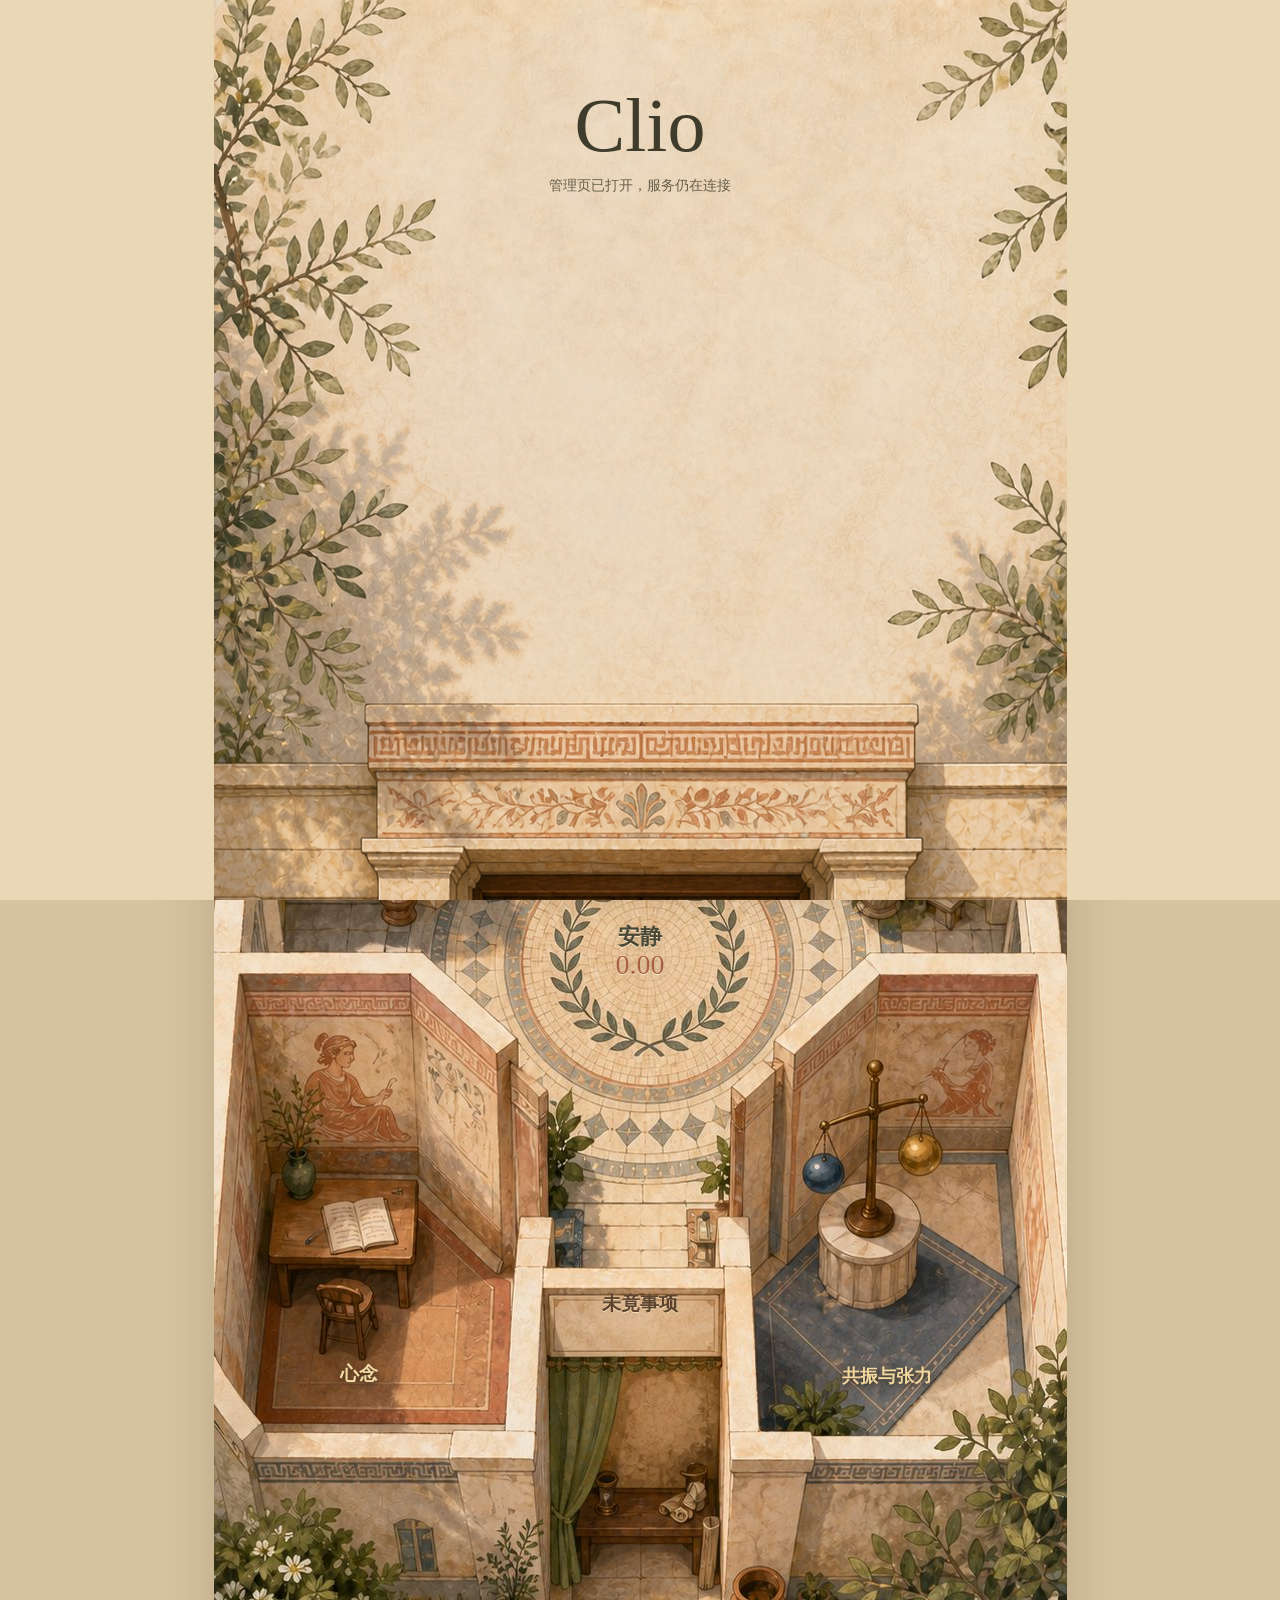
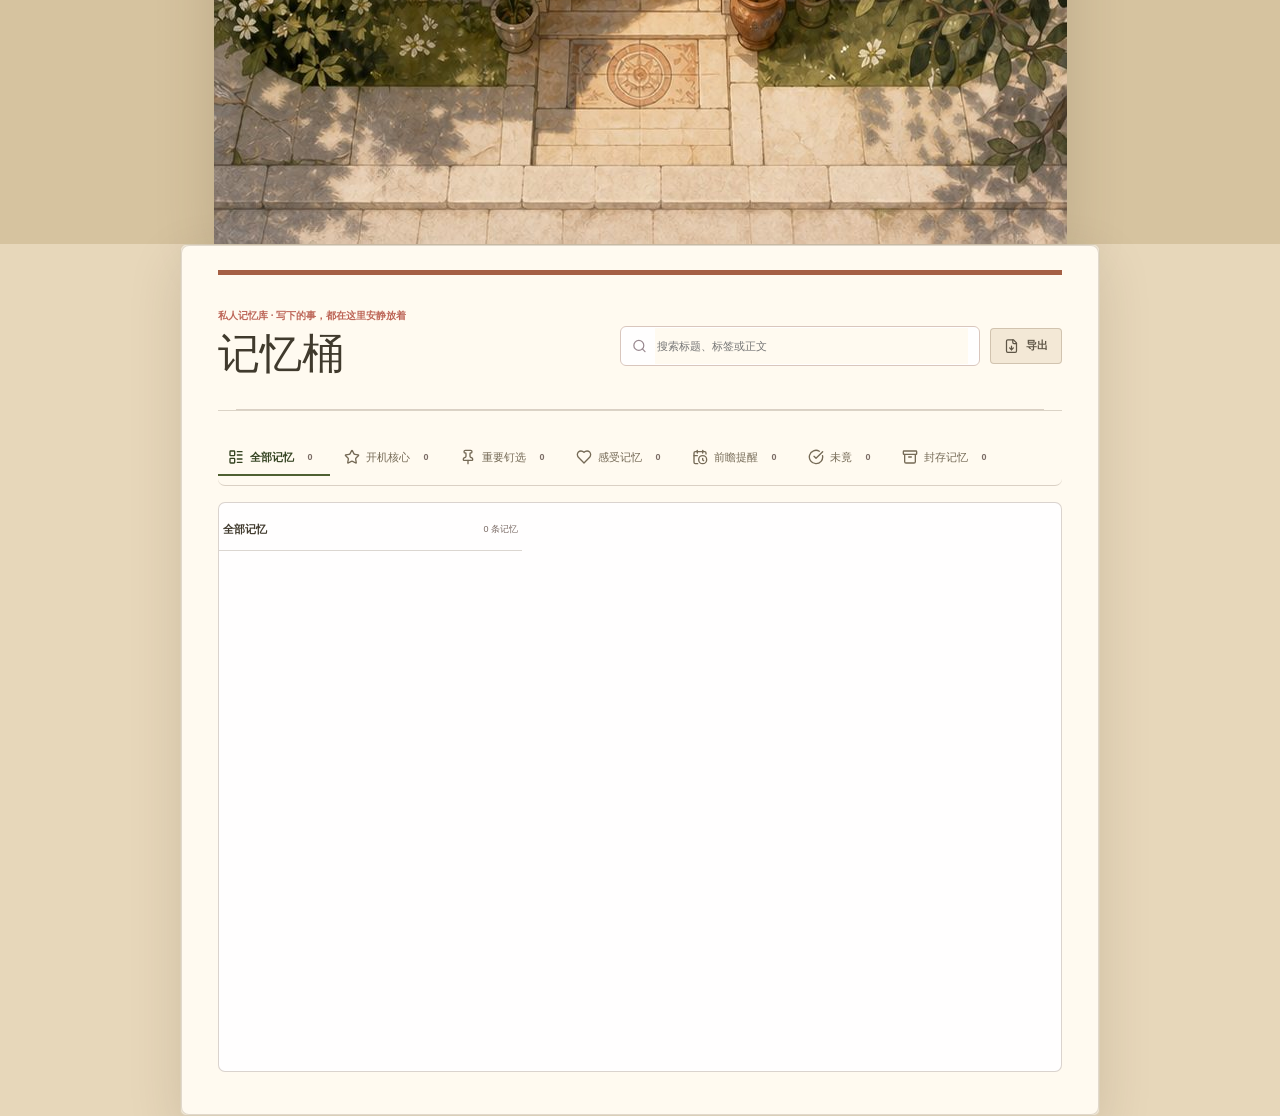
==== commit c6ac268e: "Center memory house labels on mobile" ====
--- a/manager/index.html
+++ b/manager/index.html
@@ -7,7 +7,7 @@
   <meta name="theme-color" content="#c9644e">
   <title>Clio 记忆管理</title>
   <link rel="stylesheet" href="manager.css?v=20260813-push-title-1">
-  <link rel="stylesheet" href="immersive-house.css?v=20260811-house-v2-1">
+  <link rel="stylesheet" href="immersive-house.css?v=20260814-align-1">
 </head>
 <body class="is-opening">
   <div class="manager-opening" id="managerOpening" role="status" aria-live="polite">
--- a/manager/immersive-house.css
+++ b/manager/immersive-house.css
@@ -668,12 +668,16 @@
   z-index: 4;
   min-height: 0;
   display: flex;
+  flex-direction: column;
   align-items: center;
   justify-content: center;
   gap: 7px;
   padding: 2px 4px;
   color: #3f4930;
   text-align: center;
+  font-variant-numeric: tabular-nums;
+  letter-spacing: 0;
+  line-height: 1;
   background: transparent;
   border: 0;
   outline: 0;
@@ -698,6 +702,9 @@
   align-items: center;
   justify-content: center;
   width: 100%;
+  height: 100%;
+  line-height: 1;
+  text-align: center;
 }
 
 .house-v2 .house-room > span svg,
@@ -708,18 +715,28 @@
 }
 
 .house-v2 .house-room strong {
+  display: flex;
+  align-items: center;
+  justify-content: center;
+  width: 100%;
+  height: 100%;
+  margin: 0;
+  overflow: visible;
   color: inherit;
   font-family: "Noto Serif SC", "Songti SC", "Microsoft YaHei", serif;
   font-size: inherit;
   font-weight: 650;
-  line-height: 1.15;
+  letter-spacing: 0;
+  line-height: 1;
+  text-align: center;
+  text-overflow: clip;
   white-space: nowrap;
 }
 
 .house-v2 .room-study {
   top: 28.6%;
-  left: 15%;
-  width: 21%;
+  left: 13.8%;
+  width: 22%;
   height: 3.4%;
   color: #563d28;
   font-size: clamp(14px, 3vw, 19px);
@@ -728,8 +745,8 @@
 
 .house-v2 .room-mailbox {
   top: 28.1%;
-  right: 15%;
-  width: 18%;
+  right: 11.8%;
+  width: 22%;
   height: 3.2%;
   color: #583e2a;
   font-size: clamp(15px, 3.1vw, 19px);
@@ -784,17 +801,27 @@
 
 .house-v2 .emotion-ticket strong {
   display: block;
+  align-self: center;
+  width: 100%;
+  margin: 0;
   max-width: 100%;
   color: inherit;
   font-family: "Noto Serif SC", "Songti SC", "Microsoft YaHei", serif;
   font-size: clamp(15px, 3.6vw, 22px);
   font-weight: 600;
   line-height: 1.22;
+  text-align: center;
 }
 
 .house-v2 .emotion-ticket b {
+  align-self: center;
+  width: 100%;
+  margin: 0;
   color: #a95f43;
   font: 500 clamp(17px, 3.8vw, 28px)/1 Georgia, "Times New Roman", serif;
+  font-variant-numeric: tabular-nums;
+  letter-spacing: 0;
+  text-align: center;
 }
 
 .house-v2 .push-acknowledgement {
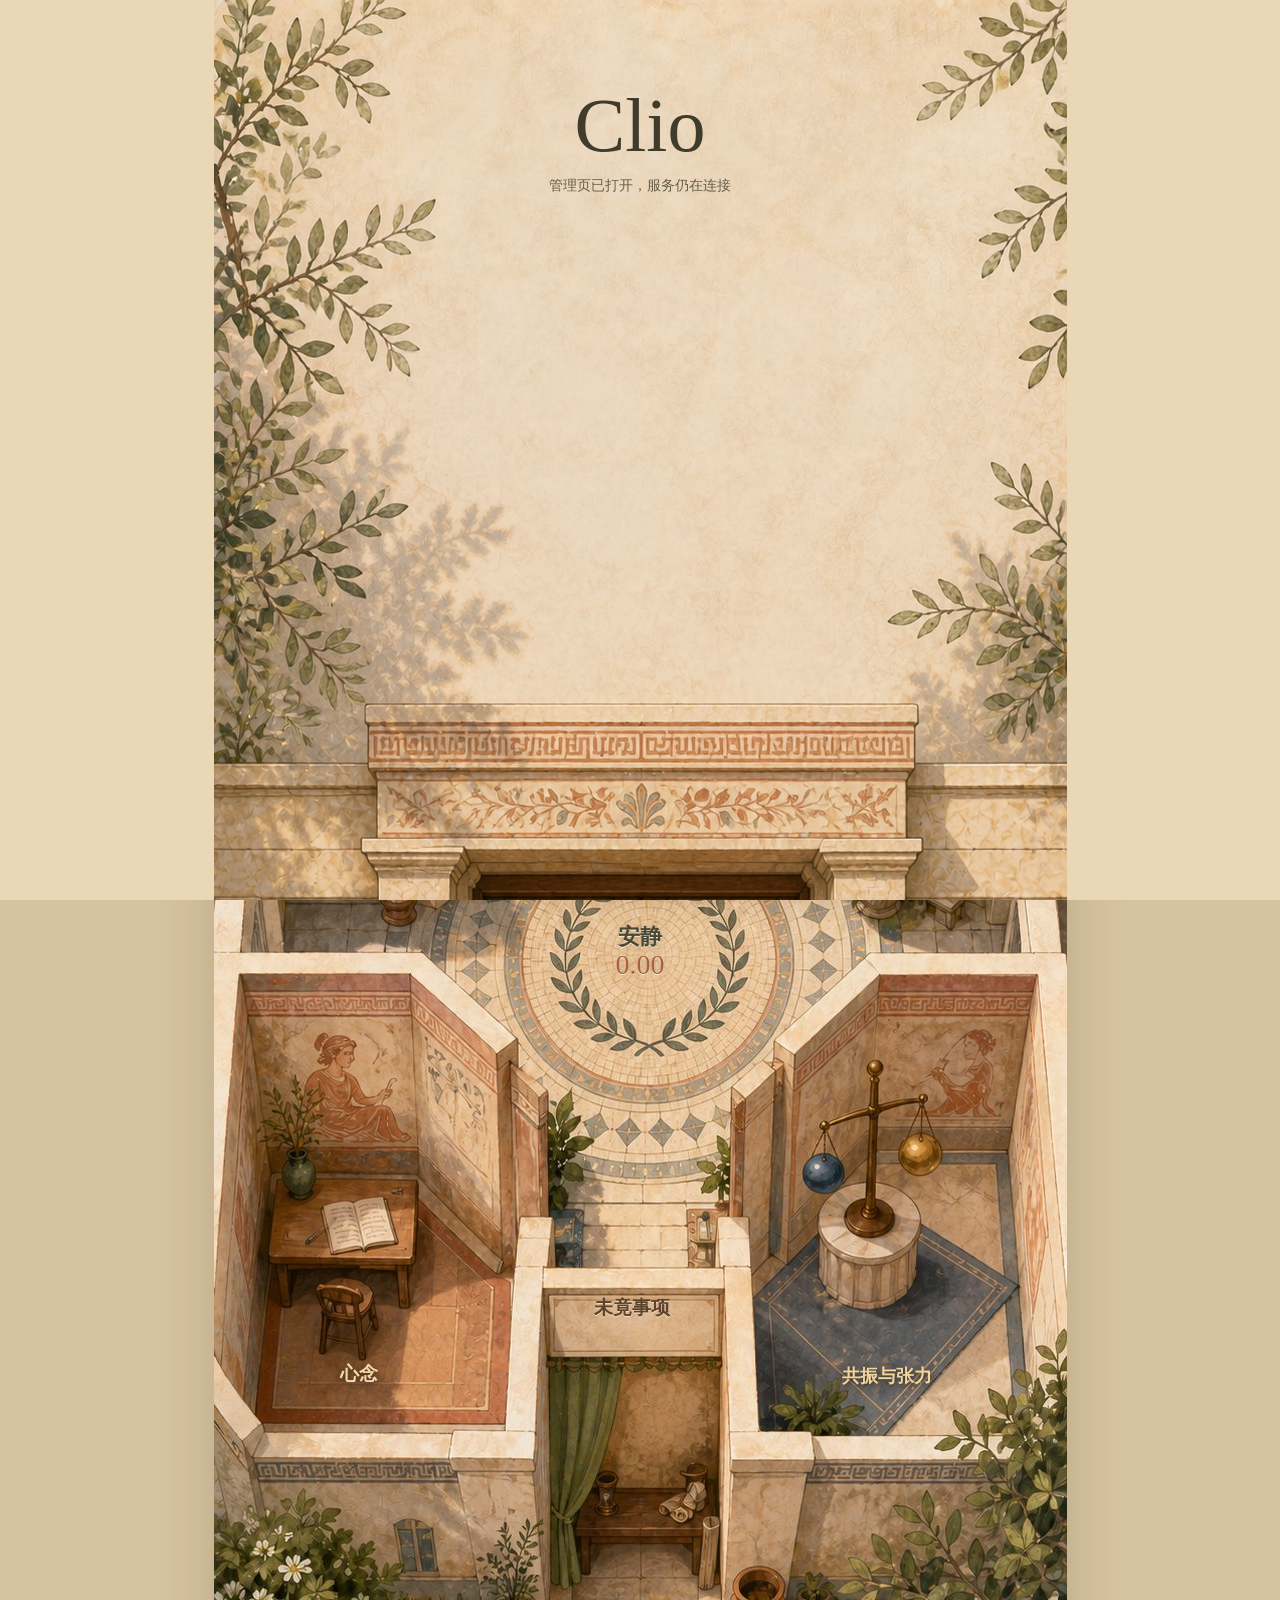
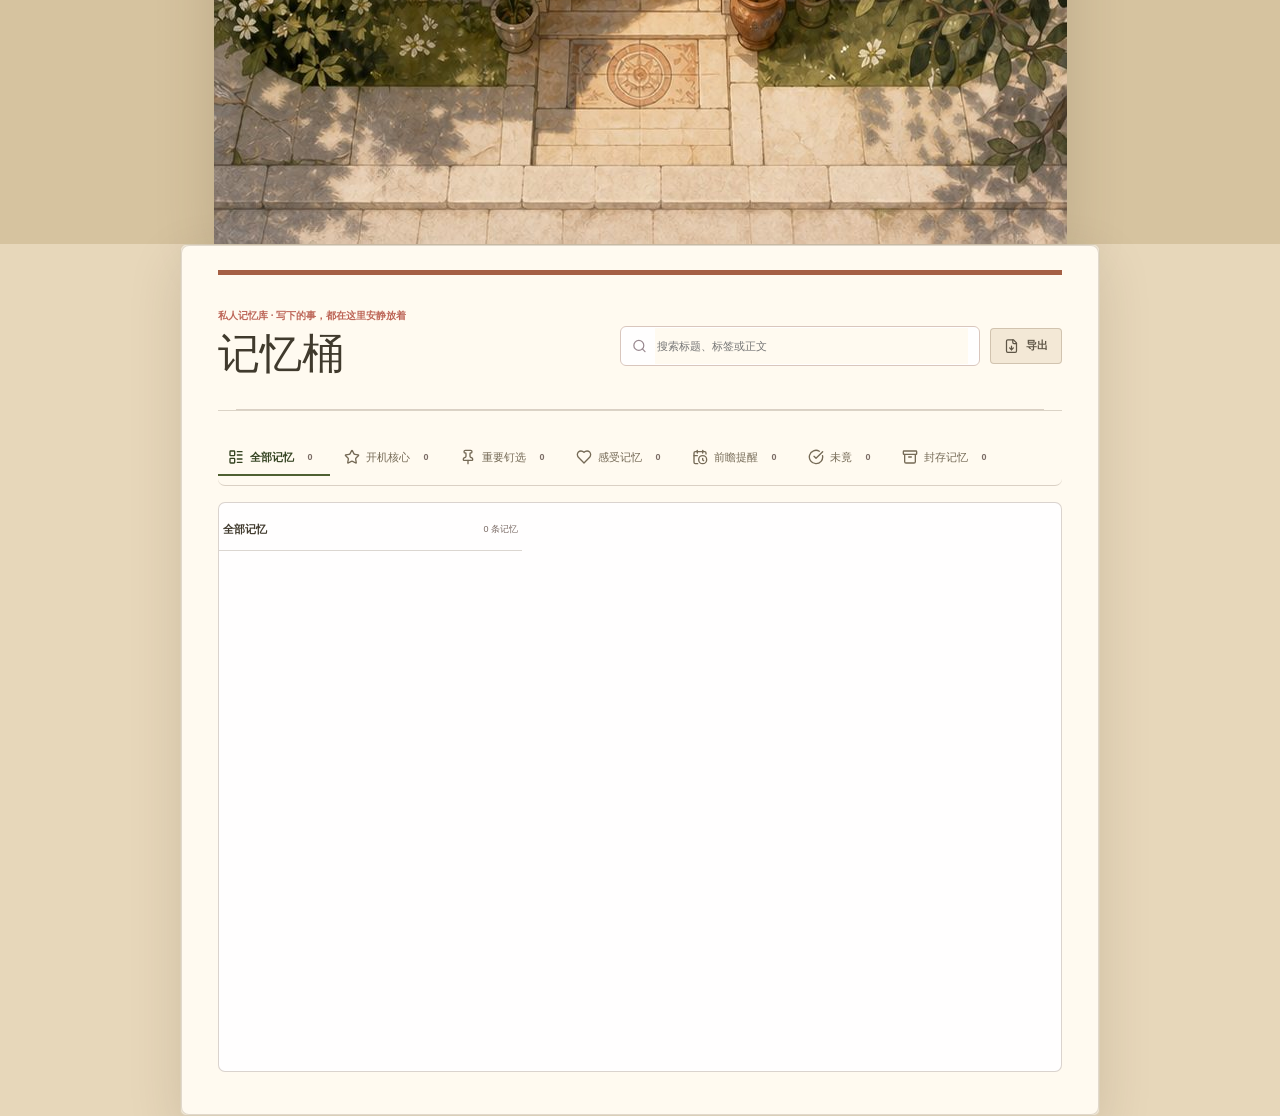
==== commit d4fbf99c: "Fix retrieval guidance and standalone setup" ====
--- a/manager/index.html
+++ b/manager/index.html
@@ -7,7 +7,7 @@
   <meta name="theme-color" content="#c9644e">
   <title>Clio 记忆管理</title>
   <link rel="stylesheet" href="manager.css?v=20260813-push-title-1">
-  <link rel="stylesheet" href="immersive-house.css?v=20260814-align-1">
+  <link rel="stylesheet" href="immersive-house.css?v=20260814-optical-2">
 </head>
 <body class="is-opening">
   <div class="manager-opening" id="managerOpening" role="status" aria-live="polite">
--- a/manager/immersive-house.css
+++ b/manager/immersive-house.css
@@ -734,8 +734,8 @@
 }
 
 .house-v2 .room-study {
-  top: 28.6%;
-  left: 13.8%;
+  top: 28.3%;
+  left: 15.2%;
   width: 22%;
   height: 3.4%;
   color: #563d28;
@@ -744,7 +744,7 @@
 }
 
 .house-v2 .room-mailbox {
-  top: 28.1%;
+  top: 27.55%;
   right: 11.8%;
   width: 22%;
   height: 3.2%;
@@ -775,8 +775,8 @@
 }
 
 .house-v2 .room-tasks {
-  top: 68.9%;
-  left: 38%;
+  top: 69.1%;
+  left: 37.1%;
   width: 24%;
   height: 3.6%;
   color: #5c432d;
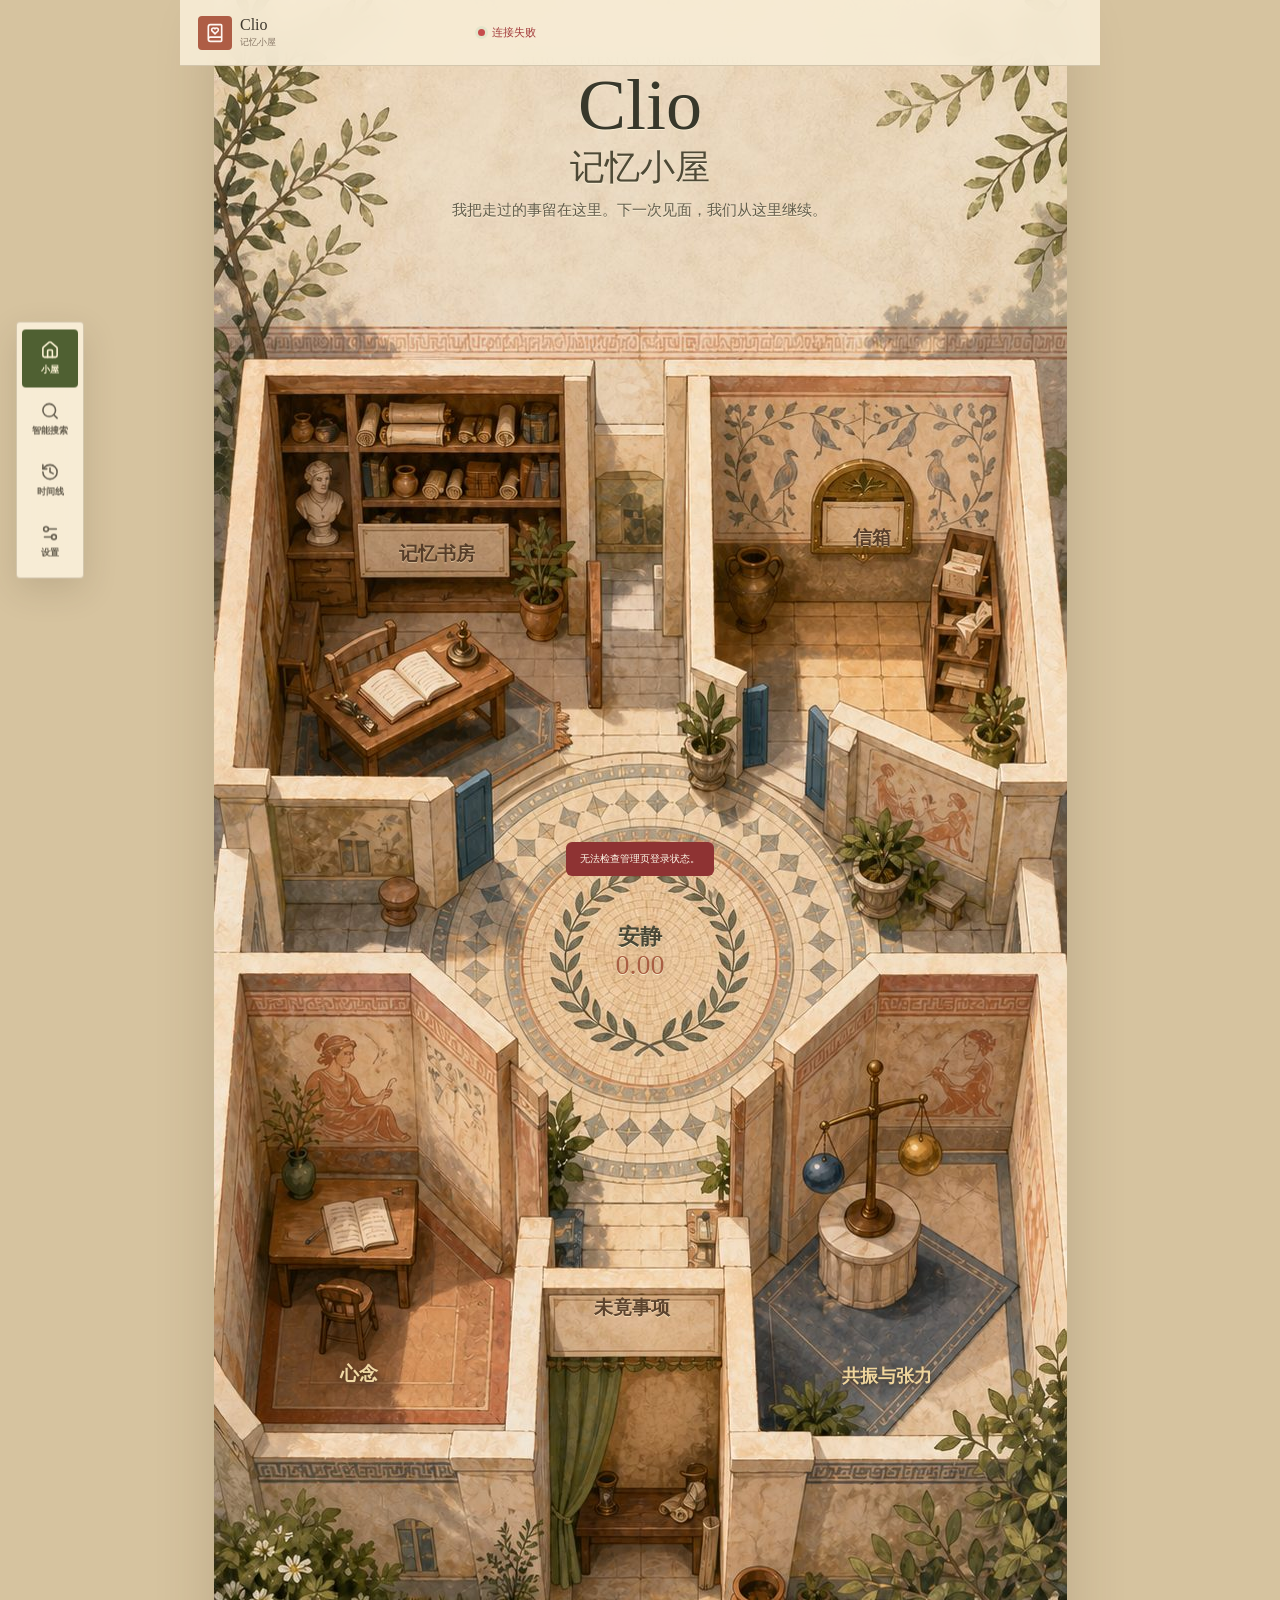
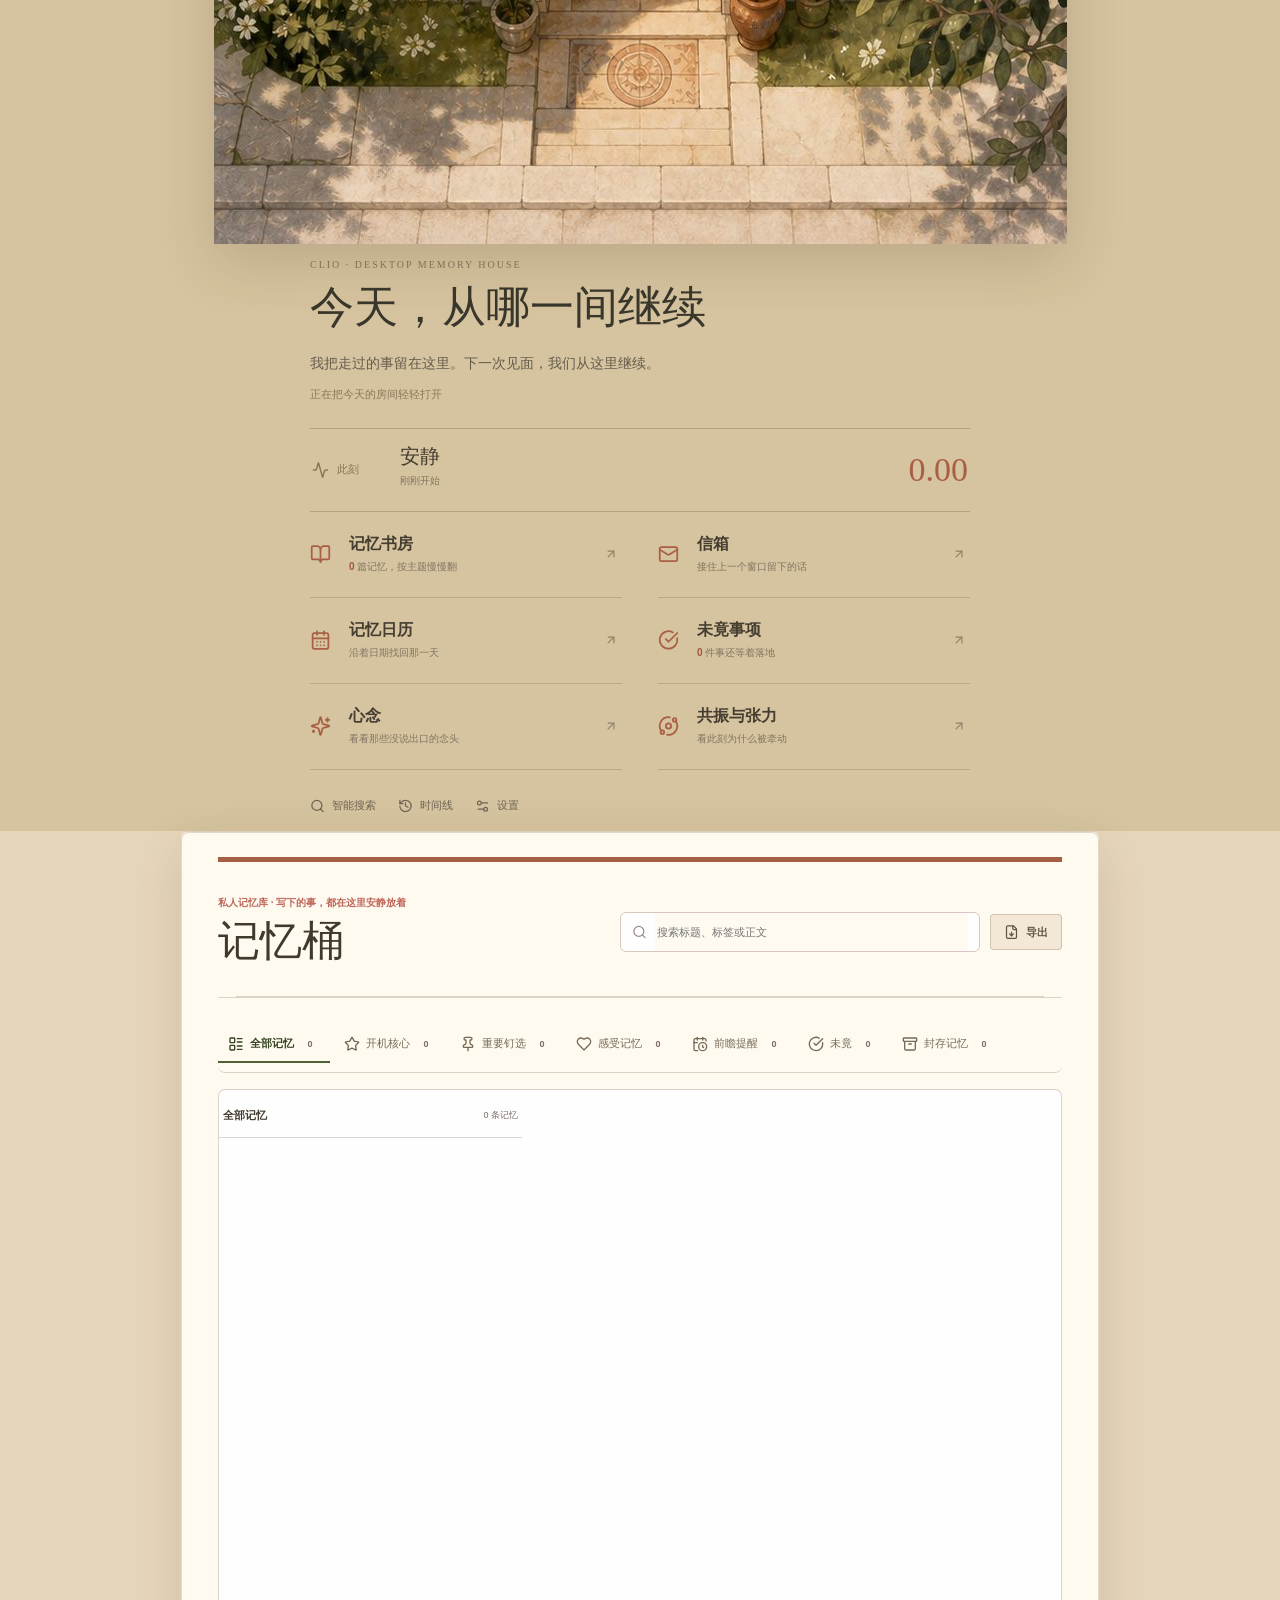
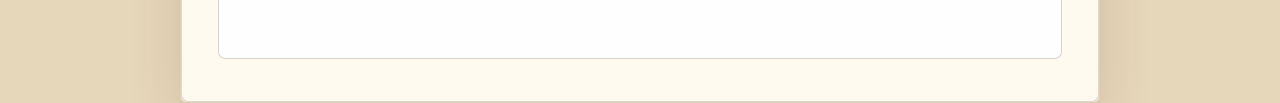
==== commit 0003046e: "Add a dedicated desktop memory house layout" ====
--- a/manager/index.html
+++ b/manager/index.html
@@ -7,7 +7,7 @@
   <meta name="theme-color" content="#c9644e">
   <title>Clio 记忆管理</title>
   <link rel="stylesheet" href="manager.css?v=20260813-push-title-1">
-  <link rel="stylesheet" href="immersive-house.css?v=20260814-optical-2">
+  <link rel="stylesheet" href="immersive-house.css?v=20260817-desktop-house-1">
 </head>
 <body class="is-opening">
   <div class="manager-opening" id="managerOpening" role="status" aria-live="polite">
@@ -64,7 +64,7 @@
         <form class="push-title-setting" id="pushTitleSetting">
           <i data-lucide="bell-ring" aria-hidden="true"></i>
           <label for="pushTitleInput"><strong>推送署名</strong><small>以后 Bark 通知顶部显示的名字</small></label>
-                <input id="pushTitleInput" maxlength="60" autocomplete="off" placeholder="例如：我的 AI" required>
+          <input id="pushTitleInput" maxlength="60" autocomplete="off" placeholder="例如：我的 AI" required>
           <button type="submit" title="保存推送署名" aria-label="保存推送署名"><i data-lucide="check"></i></button>
           <span id="pushTitleStatus" role="status"></span>
         </form>
@@ -136,6 +136,46 @@
         <i data-lucide="waves"></i><span>屋里有一封新的暗涌</span>
       </button>
     </section>
+
+    <aside class="desktop-house-companion" aria-label="Clio 电脑端小屋入口">
+      <header class="desktop-house-intro">
+        <small>CLIO · DESKTOP MEMORY HOUSE</small>
+        <h2>今天，从哪一间继续</h2>
+        <p id="desktopHousePhrase">我把走过的事留在这里。下一次见面，我们从这里继续。</p>
+        <span id="desktopHouseGreeting">正在把今天的房间轻轻打开</span>
+      </header>
+
+      <section class="desktop-house-current" aria-label="此刻状态">
+        <button class="desktop-emotion-entry" type="button" id="desktopEmotionTicket">
+          <span><i data-lucide="activity"></i>此刻</span>
+          <strong id="desktopEmotionName">安静</strong>
+          <b id="desktopEmotionValue">0.00</b>
+          <small id="desktopEmotionElapsed">刚刚开始</small>
+        </button>
+        <aside class="desktop-push-acknowledgement" id="desktopPushAck" hidden>
+          <div><i data-lucide="send"></i><span><strong>他刚刚来找过你</strong><small id="desktopPushTime">等待你回应</small></span></div>
+          <button type="button" id="desktopAcknowledgePush">我看到了</button>
+        </aside>
+        <button class="desktop-darkflow-link" type="button" id="desktopDarkflowLink" hidden>
+          <i data-lucide="waves"></i><span>屋里有一封新的暗涌</span>
+        </button>
+      </section>
+
+      <nav class="desktop-room-list" aria-label="小屋房间">
+        <button type="button" data-house-route="topics"><i data-lucide="book-open"></i><span><strong>记忆书房</strong><small><b id="desktopMemoryCount">0</b> 篇记忆，按主题慢慢翻</small></span><i data-lucide="arrow-up-right"></i></button>
+        <button type="button" data-house-route="mailbox"><i data-lucide="mail"></i><span><strong>信箱</strong><small>接住上一个窗口留下的话</small></span><i data-lucide="arrow-up-right"></i></button>
+        <button type="button" data-house-route="calendar"><i data-lucide="calendar-days"></i><span><strong>记忆日历</strong><small>沿着日期找回那一天</small></span><i data-lucide="arrow-up-right"></i></button>
+        <button type="button" data-house-route="tasks"><i data-lucide="circle-check-big"></i><span><strong>未竟事项</strong><small><b id="desktopTaskCount">0</b> 件事还等着落地</small></span><i data-lucide="arrow-up-right"></i></button>
+        <button type="button" data-house-route="thoughts"><i data-lucide="sparkles"></i><span><strong>心念</strong><small>看看那些没说出口的念头</small></span><i data-lucide="arrow-up-right"></i></button>
+        <button type="button" data-house-route="resonance"><i data-lucide="orbit"></i><span><strong>共振与张力</strong><small>看此刻为什么被牵动</small></span><i data-lucide="arrow-up-right"></i></button>
+      </nav>
+
+      <footer class="desktop-house-shortcuts">
+        <button type="button" data-desktop-nav="searchNav"><i data-lucide="search"></i>智能搜索</button>
+        <button type="button" data-desktop-nav="timelineNav"><i data-lucide="history"></i>时间线</button>
+        <button type="button" data-desktop-nav="settingsNav"><i data-lucide="settings-2"></i>设置</button>
+      </footer>
+    </aside>
   </main>
 
   <div class="manager-shell">
@@ -839,6 +879,6 @@
   <div class="toast" id="managerToast" role="status"></div>
 
   <script src="lucide.min.js"></script>
-  <script src="manager.js?v=20260813-push-title-1"></script>
+  <script src="manager.js?v=20260817-desktop-house-1"></script>
 </body>
 </html>
--- a/manager/manager.css
+++ b/manager/manager.css
@@ -1457,9 +1457,11 @@
 .timeline-fact > summary b { overflow: hidden; color: #87523f; font-size: 11px; text-overflow: ellipsis; white-space: nowrap; }
 .timeline-fact > summary svg { width: 16px; color: #9a857d; transition: transform .18s ease; }
 .timeline-fact[open] > summary svg { transform: rotate(180deg); }
-.timeline-versions { padding: 0 18px 15px 30px; background: #fffaf7; }
-.timeline-version { min-height: 55px; display: grid; grid-template-columns: 95px minmax(0,1fr) 34px; align-items: center; gap: 12px; padding: 8px 0 8px 16px; border-left: 2px solid #dfc6ba; }
-.timeline-version.is-current { border-left-color: #bd6651; }
+.timeline-versions { position: relative; padding: 8px 18px 18px 45px; background: #fffaf7; }
+.timeline-versions::before { content: ""; position: absolute; top: 24px; bottom: 30px; left: 29px; width: 2px; background: linear-gradient(#dfc6ba, #bd6651); }
+.timeline-version { position: relative; min-height: 62px; display: grid; grid-template-columns: 95px minmax(0,1fr) 34px; align-items: center; gap: 12px; padding: 9px 0 9px 12px; }
+.timeline-version::before { content: ""; position: absolute; left: -22px; width: 10px; height: 10px; border: 2px solid #fffaf7; border-radius: 50%; background: #cdb5aa; box-shadow: 0 0 0 1px #cdb5aa; }
+.timeline-version.is-current::before { width: 13px; height: 13px; left: -24px; background: #bd6651; box-shadow: 0 0 0 1px #bd6651, 0 0 0 5px rgba(189,102,81,.12); }
 .timeline-version time { color: #8d756c; font-size: 9px; font-variant-numeric: tabular-nums; }
 .timeline-version strong, .timeline-version small { display: block; }
 .timeline-version strong { font-size: 11px; }
@@ -1480,8 +1482,11 @@
   .timeline-fact > summary { grid-template-columns: minmax(0,1fr) 22px; gap: 8px; }
   .timeline-fact > summary span:nth-child(2) { grid-column: 1; }
   .timeline-fact > summary > svg { grid-column: 2; grid-row: 1 / 3; }
-  .timeline-versions { padding-left: 18px; }
-  .timeline-version { grid-template-columns: 78px minmax(0,1fr) 34px; padding-left: 10px; }
+  .timeline-versions { padding-left: 34px; }
+  .timeline-versions::before { left: 20px; }
+  .timeline-version { grid-template-columns: 72px minmax(0,1fr) 30px; padding-left: 8px; }
+  .timeline-version::before { left: -19px; }
+  .timeline-version.is-current::before { left: -20px; }
 }
 
 /* Keep the four room shortcuts stable at the bottom on phones. */
--- a/manager/immersive-house.css
+++ b/manager/immersive-house.css
@@ -928,3 +928,244 @@
     width: 60%;
   }
 }
+
+/* Desktop house: a floor plan beside a quiet reading desk, never a stretched phone page. */
+.desktop-house-companion { display: none; }
+
+@media (min-width: 1100px) {
+  body.viewing-house {
+    min-height: 100vh;
+    padding: 0 0 0 92px;
+    overflow-x: hidden;
+    background: #d8c7a7;
+  }
+
+  body.viewing-house .memory-house {
+    min-height: 100vh;
+    display: grid;
+    grid-template-columns: minmax(330px, 410px) minmax(520px, 660px);
+    align-items: center;
+    justify-content: center;
+    gap: clamp(54px, 7vw, 116px);
+    padding: 34px clamp(44px, 6vw, 96px);
+    background: #e8dbc3;
+  }
+
+  body.viewing-house .house-v2 {
+    width: auto;
+    height: min(900px, calc(100vh - 68px));
+    min-height: 690px;
+    aspect-ratio: 853 / 1844;
+    margin: 0;
+    border: 1px solid rgba(88, 67, 43, .22);
+    box-shadow: 0 28px 72px rgba(68, 48, 27, .2);
+  }
+
+  .desktop-house-companion {
+    width: 100%;
+    max-width: 660px;
+    display: block;
+    padding: 10px 0 8px;
+    color: #403a2d;
+  }
+
+  .desktop-house-intro {
+    padding: 0 0 26px;
+    border-bottom: 1px solid rgba(91, 72, 49, .28);
+  }
+
+  .desktop-house-intro small {
+    color: #8c755a;
+    font-family: Georgia, "Times New Roman", serif;
+    font-size: 10px;
+    letter-spacing: 2px;
+  }
+
+  .desktop-house-intro h2 {
+    margin: 10px 0 0;
+    color: #39372b;
+    font-family: "Noto Serif SC", "Songti SC", Georgia, serif;
+    font-size: clamp(34px, 3.4vw, 52px);
+    font-weight: 500;
+    line-height: 1.18;
+    letter-spacing: 0;
+  }
+
+  .desktop-house-intro p {
+    max-width: 600px;
+    margin: 18px 0 0;
+    color: #655d4c;
+    font-family: "Noto Serif SC", "Microsoft YaHei", serif;
+    font-size: 14px;
+    line-height: 1.9;
+  }
+
+  .desktop-house-intro > span {
+    display: block;
+    margin-top: 9px;
+    color: #8c765b;
+    font-size: 11px;
+  }
+
+  .desktop-house-current {
+    display: grid;
+    gap: 0;
+    border-bottom: 1px solid rgba(91, 72, 49, .28);
+  }
+
+  .desktop-emotion-entry {
+    min-height: 82px;
+    display: grid;
+    grid-template-columns: 72px minmax(0, 1fr) auto;
+    grid-template-rows: 1fr 1fr;
+    align-items: center;
+    gap: 0 16px;
+    padding: 13px 2px;
+    color: #443d30;
+    text-align: left;
+    background: transparent;
+    border: 0;
+    border-radius: 0;
+  }
+
+  .desktop-emotion-entry:hover { color: #9a563f; }
+  .desktop-emotion-entry > span { grid-row: 1 / 3; display: flex; align-items: center; gap: 8px; color: #8b7358; font-size: 11px; }
+  .desktop-emotion-entry > span svg { width: 17px; }
+  .desktop-emotion-entry strong { align-self: end; font-family: "Noto Serif SC", "Songti SC", serif; font-size: 20px; font-weight: 500; }
+  .desktop-emotion-entry b { grid-column: 3; grid-row: 1 / 3; color: #a95f43; font: 500 34px/1 Georgia, serif; font-variant-numeric: tabular-nums; }
+  .desktop-emotion-entry small { align-self: start; margin-top: 4px; color: #827561; font-size: 10px; }
+
+  .desktop-push-acknowledgement {
+    min-height: 70px;
+    display: flex;
+    align-items: center;
+    justify-content: space-between;
+    gap: 18px;
+    padding: 13px 2px;
+    border-top: 1px solid rgba(91, 72, 49, .18);
+  }
+
+  .desktop-push-acknowledgement > div { display: flex; align-items: center; gap: 12px; }
+  .desktop-push-acknowledgement > div > svg { width: 18px; color: #a95f43; }
+  .desktop-push-acknowledgement strong,
+  .desktop-push-acknowledgement small { display: block; }
+  .desktop-push-acknowledgement strong { font-size: 13px; }
+  .desktop-push-acknowledgement small { margin-top: 4px; color: #81715e; font-size: 10px; }
+  .desktop-push-acknowledgement button {
+    min-height: 34px;
+    padding: 0 12px;
+    color: #9a563f;
+    background: transparent;
+    border: 1px solid rgba(169, 95, 67, .38);
+    border-radius: 3px;
+    font-size: 10px;
+  }
+
+  .desktop-darkflow-link {
+    min-height: 46px;
+    display: flex;
+    align-items: center;
+    gap: 10px;
+    padding: 10px 2px;
+    color: #72566e;
+    background: transparent;
+    border: 0;
+    border-top: 1px solid rgba(91, 72, 49, .18);
+    border-radius: 0;
+  }
+  .desktop-darkflow-link svg { width: 17px; }
+
+  .desktop-room-list {
+    display: grid;
+    grid-template-columns: repeat(2, minmax(0, 1fr));
+    column-gap: 36px;
+  }
+
+  .desktop-room-list > button {
+    min-width: 0;
+    min-height: 86px;
+    display: grid;
+    grid-template-columns: 28px minmax(0, 1fr) 18px;
+    align-items: center;
+    gap: 11px;
+    padding: 14px 0;
+    color: #443d30;
+    text-align: left;
+    background: transparent;
+    border: 0;
+    border-bottom: 1px solid rgba(91, 72, 49, .22);
+    border-radius: 0;
+  }
+
+  .desktop-room-list > button:hover { color: #9f5941; transform: translateX(3px); }
+  .desktop-room-list > button > svg:first-child { width: 21px; color: #a95f43; }
+  .desktop-room-list > button > svg:last-child { width: 14px; color: #8e806a; }
+  .desktop-room-list span,
+  .desktop-room-list strong,
+  .desktop-room-list small { min-width: 0; display: block; }
+  .desktop-room-list strong { font-family: "Noto Serif SC", "Songti SC", serif; font-size: 16px; font-weight: 600; }
+  .desktop-room-list small { margin-top: 5px; overflow: hidden; color: #817562; font-size: 10px; text-overflow: ellipsis; white-space: nowrap; }
+  .desktop-room-list b { color: #9f5941; font-weight: 700; }
+
+  .desktop-house-shortcuts {
+    display: flex;
+    align-items: center;
+    gap: 22px;
+    padding-top: 20px;
+  }
+
+  .desktop-house-shortcuts button {
+    display: flex;
+    align-items: center;
+    gap: 7px;
+    padding: 4px 0;
+    color: #6f6554;
+    background: transparent;
+    border: 0;
+    border-bottom: 1px solid transparent;
+    border-radius: 0;
+    font-size: 11px;
+  }
+  .desktop-house-shortcuts button:hover { color: #4c5d31; border-bottom-color: #4c5d31; }
+  .desktop-house-shortcuts svg { width: 15px; }
+
+  .manager-navigation {
+    inset: 50% auto auto 16px !important;
+    width: 68px;
+    min-height: 0;
+    padding: 7px 5px;
+    background: rgba(249, 238, 217, .94);
+    border: 1px solid rgba(99, 76, 49, .24);
+    border-radius: 4px;
+    box-shadow: 0 12px 34px rgba(61, 44, 27, .15);
+    transform: translateY(-50%);
+  }
+
+  .daily-navigation { grid-template-columns: 1fr; gap: 3px; }
+  .daily-nav-button { width: 56px; height: 58px; font-size: 9px; }
+  body.viewing-house .manager-navigation {
+    inset: 50% auto auto 16px !important;
+    width: 68px;
+    height: auto !important;
+    padding: 7px 5px;
+    transform: translateY(-50%);
+  }
+  body.viewing-house .daily-navigation { height: auto; }
+  body.viewing-house .daily-nav-button { width: 56px; height: 58px; border: 0; border-top: 1px solid rgba(104, 79, 51, .12); }
+  body.viewing-house .daily-nav-button:first-child { border-top: 0; }
+
+  .advanced-menu-panel {
+    top: 50%;
+    left: 98px;
+    right: auto;
+    bottom: auto;
+    width: min(520px, calc(100vw - 130px));
+    transform: translateY(-50%);
+  }
+
+  body.viewing-room { padding: 76px 24px 28px 104px; }
+  body.viewing-room .manager-topbar { left: calc(50% + 44px); width: min(1120px, calc(100% - 128px)); }
+  body.viewing-room .manager-shell { width: min(1120px, calc(100% - 24px)); min-height: calc(100vh - 104px); }
+  body.viewing-room .manager-shell > main,
+  body.viewing-room .gentle-view { min-height: calc(100vh - 104px); }
+}
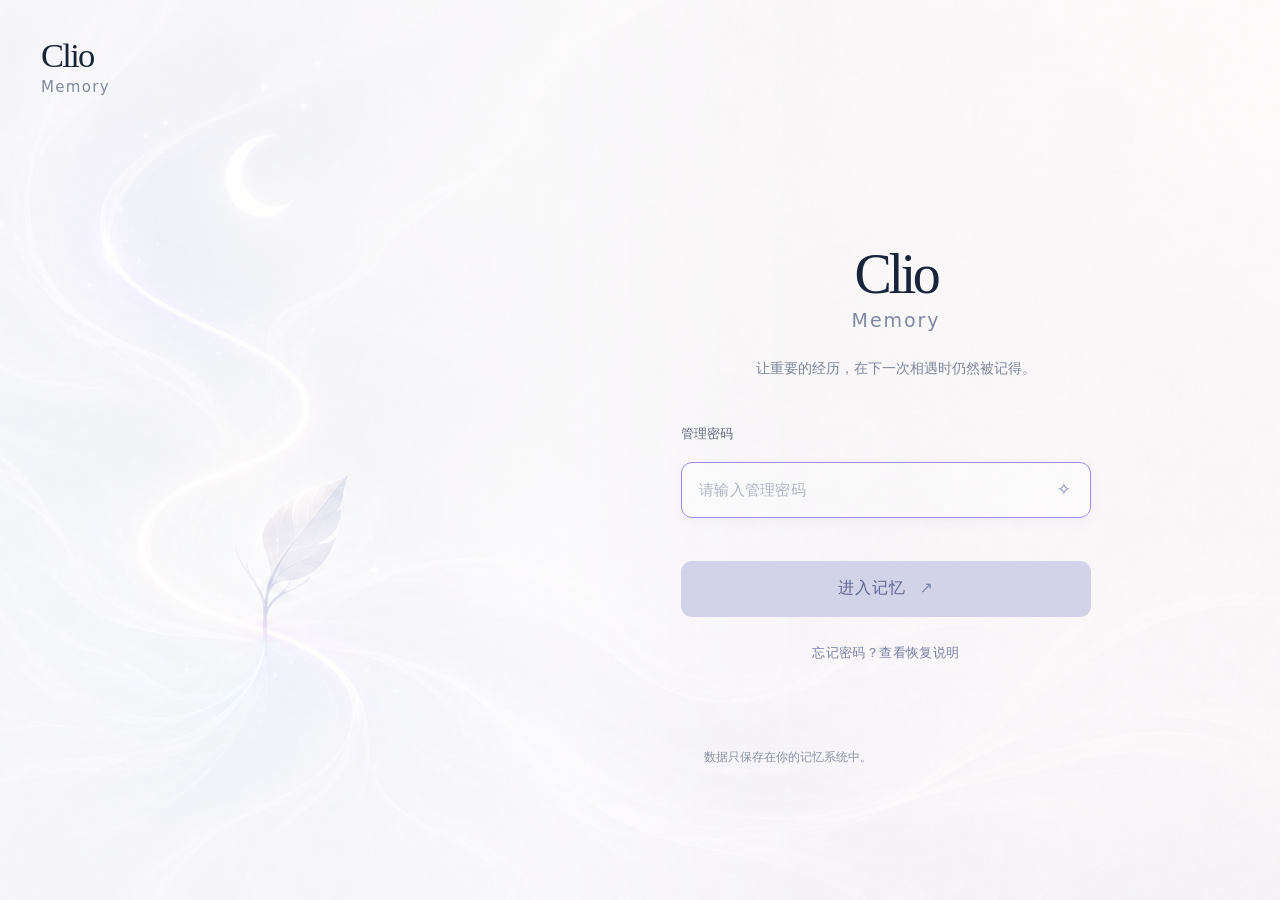
==== commit c4592a78: "release: publish Clio Memory v1.4.0" ====
--- a/manager/index.html
+++ b/manager/index.html
@@ -1,884 +1,77 @@
+<!-- /* finesse · register=product-ui · A=moon-mist · B=living-tide · C=connected-brain · D=morning-water-mobile · E=quiet-canvas · SOUL=8 SPECTACLE=5 DENSITY=6 */ -->
 <!doctype html>
 <html lang="zh-CN">
 <head>
-  <meta charset="UTF-8">
-  <meta name="viewport" content="width=device-width, initial-scale=1.0">
-  <meta name="color-scheme" content="light">
-  <meta name="theme-color" content="#c9644e">
-  <title>Clio 记忆管理</title>
-  <link rel="stylesheet" href="manager.css?v=20260813-push-title-1">
-  <link rel="stylesheet" href="immersive-house.css?v=20260817-desktop-house-1">
+  <meta charset="UTF-8" />
+  <meta name="viewport" content="width=device-width, initial-scale=1, viewport-fit=cover" />
+  <title>Clio · 记忆工作台</title>
+  <link rel="stylesheet" href="styles.css?v=20260825-causality-1" />
+  <link rel="stylesheet" href="styles.extra.css?v=20260825-causality-1" />
+  <link rel="stylesheet" href="styles.runtime.css?v=20260825-causality-1" />
+  <link rel="stylesheet" href="styles.v2.css?v=20260825-causality-1" />
+  <link rel="stylesheet" href="mobile.runtime.css?v=20260825-causality-1" />
 </head>
-<body class="is-opening">
-  <div class="manager-opening" id="managerOpening" role="status" aria-live="polite">
-    <div class="opening-brand">
-      <span class="opening-symbol" aria-hidden="true"><i data-lucide="door-closed"></i></span>
-      <div class="opening-rule" aria-hidden="true"><span></span></div>
-      <strong>Clio</strong>
-      <p id="openingMessage">门正在为你打开</p>
-      <div class="opening-pulse" aria-hidden="true"><i></i><i></i><i></i></div>
+<body>
+  <section id="login" class="login-screen">
+    <div class="login-scene-shimmer" aria-hidden="true"></div>
+    <img class="login-leaf-motion" src="./assets/login-leaf-isolated-clean.png" alt="" aria-hidden="true" />
+    <div class="login-brand-corner" aria-label="Clio Memory"><strong>Clio</strong><span>Memory</span></div>
+    <div class="login-content">
+      <div class="login-title-lockup"><strong>Clio</strong><span>Memory</span></div>
+      <p class="login-subtitle">让重要的经历，在下一次相遇时仍然被记得。</p>
+      <form id="loginForm" class="login-form">
+        <label for="password">管理密码</label>
+        <div class="login-password-field">
+          <input id="password" type="password" placeholder="请输入管理密码" autocomplete="off" />
+          <button id="togglePassword" class="password-toggle" type="button" aria-label="显示密码" aria-pressed="false"></button>
+        </div>
+        <small id="loginHint"></small>
+        <button class="login-submit" type="submit">进入记忆 <span>↗</span></button>
+        <button class="recovery-link" type="button" data-action="password">忘记密码？查看恢复说明</button>
+      </form>
+      <div class="login-trust"><span>数据只保存在你的记忆系统中。</span></div>
     </div>
-  </div>
-
-  <section class="manager-login" id="managerLogin" hidden>
-    <div class="login-house-art" aria-hidden="true">
-      <span>CLIO · PRIVATE MEMORY HOUSE</span>
-      <strong>记忆会留在屋里，<br>等你回来。</strong>
-    </div>
-    <form class="manager-login-panel" id="managerLoginForm">
-      <div class="login-brand"><span class="manager-login-mark" aria-hidden="true"><i data-lucide="door-open"></i></span><div><small>Clio</small><strong>记忆小屋</strong></div></div>
-      <p class="login-kicker">PRIVATE ENTRANCE</p>
-      <h1>敲门，然后回家</h1>
-      <p class="login-copy">这道门只认你的暗号。门后面的记忆，只属于你。</p>
-      <label class="login-password"><span>暗号</span><input id="managerPassword" type="password" autocomplete="current-password" placeholder="在这里轻轻说出暗号" required></label>
-      <button class="primary-button login-enter" type="submit"><i data-lucide="key-round"></i>推开小屋的门</button>
-      <div class="login-safety"><i data-lucide="shield-check"></i><span>私人 HTTPS 连接</span></div>
-      <div class="manager-login-error" id="managerLoginError" role="alert"></div>
-    </form>
+    <footer><span>PRIVATE MEMORY</span><span>CLIO WORKSPACE</span></footer>
   </section>
 
-  <div class="demo-banner"><span></span>私人 HTTPS 管理页 · 所有数据操作都需要登录</div>
+  <div id="app" class="app" hidden>
+    <aside class="sidebar map-sidebar">
+      <div class="brand"><span>✦</span><div><strong>Clio</strong><small>记忆工作台</small></div></div>
+      <div class="local-status"><i></i><span>私密工作台</span><b>已开启</b></div>
+      <button class="new-session" data-map-target="core">＋ <span>回到此刻</span></button>
+      <nav class="sidebar-nav" aria-label="状态地图图层">
+        <p>观测</p>
+        <button data-map-target="memory"><span>◈</span>记忆库</button>
+        <button data-map-target="timeline"><span>⌁</span>事实时间线</button>
+        <button data-map-target="search"><span>⌕</span>智能搜索</button>
+        <p>内在</p>
+        <button data-map-target="hormones"><span>≈</span>激素状态</button>
+        <button data-map-target="thoughts"><span>✧</span>念痕</button>
+        <button data-map-target="mind"><span>☾</span>心念</button>
+        <button data-map-target="resonance"><span>◎</span>共振与张力</button>
+        <button data-map-target="darkflow"><span>∿</span>暗涌</button>
+        <button data-map-target="behavior"><span>↗</span>行为与推送</button>
+        <button data-map-target="personality"><span>✦</span>性格轨迹</button>
+        <button data-map-target="coordinates"><span>◎</span>心智经纬</button>
+        <p>工作台</p>
+        <button data-map-target="mailbox"><span>□</span>信箱</button>
+        <button data-map-target="tasks"><span>✓</span>未竟</button>
+        <button data-map-target="treasury"><span>◌</span>AI 小金库</button>
+        <button data-map-target="toolbox"><span>⊞</span>工具箱</button>
+      </nav>
+      <button class="settings-link" data-map-target="settings"><span>⚙</span>设置与安全</button>
+    </aside>
 
-  <header class="manager-topbar">
-    <div class="manager-brand">
-      <span class="manager-logo" aria-hidden="true"><i data-lucide="book-heart"></i></span>
-      <div><strong>Clio</strong><small>记忆小屋</small></div>
-    </div>
-    <div class="manager-address"><i data-lucide="shield-check"></i><span>只在你面前打开</span></div>
-    <div class="topbar-actions">
-      <span class="service-live" id="serviceStatus"><i></i>正在连接</span>
-    </div>
-  </header>
-
-  <nav class="manager-navigation" aria-label="管理页导航">
-    <div class="daily-navigation">
-      <button class="daily-nav-button is-active" type="button" id="homeNav"><i data-lucide="house"></i><span>小屋</span></button>
-      <button class="daily-nav-button" type="button" id="searchNav"><i data-lucide="search"></i><span>智能搜索</span></button>
-      <button class="daily-nav-button" type="button" id="timelineNav"><i data-lucide="history"></i><span>时间线</span></button>
-      <button class="daily-nav-button" type="button" id="settingsNav" aria-controls="advancedMenu"><i data-lucide="settings-2"></i><span>设置</span></button>
-    </div>
-    <details class="advanced-menu" id="advancedMenu">
-      <summary><i data-lucide="settings-2"></i><span>高级设置</span><i data-lucide="chevron-down"></i></summary>
-      <div class="advanced-menu-panel">
-        <div class="advanced-menu-heading"><small>CLIO · HOUSEKEEPING</small><strong>小屋设置</strong><span>日常房间之外的工具都收在这里。</span></div>
-        <form class="push-title-setting" id="pushTitleSetting">
-          <i data-lucide="bell-ring" aria-hidden="true"></i>
-          <label for="pushTitleInput"><strong>推送署名</strong><small>以后 Bark 通知顶部显示的名字</small></label>
-          <input id="pushTitleInput" maxlength="60" autocomplete="off" placeholder="例如：我的 AI" required>
-          <button type="submit" title="保存推送署名" aria-label="保存推送署名"><i data-lucide="check"></i></button>
-          <span id="pushTitleStatus" role="status"></span>
-        </form>
-        <button type="button" id="newMemory"><i data-lucide="plus"></i><span><strong>新建记忆</strong><small>手动写入一条内容</small></span></button>
-        <button type="button" id="toolboxNav"><i data-lucide="package-open"></i><span><strong>百宝箱</strong><small>辅助工具与入口</small></span></button>
-        <button type="button" id="topicNav"><i data-lucide="library-big"></i><span><strong>主题目录</strong><small>按房间和主题进入记忆</small></span></button>
-        <button type="button" id="memoryNav"><i data-lucide="layout-list"></i><span><strong>全部记忆</strong><small>后台查看完整桶列表</small></span></button>
-        <button type="button" id="mailboxNav"><i data-lucide="mail"></i><span><strong>信箱</strong><small>窗口之间的接力信</small></span></button>
-        <button type="button" id="darkflowNav"><i data-lucide="waves"></i><span><strong>暗涌</strong><small>沉默期间的内心沉淀</small></span></button>
-        <button type="button" id="hormoneNav"><i data-lucide="activity"></i><span><strong>激素</strong><small>当前状态与私人裁判书</small></span></button>
-        <button type="button" id="resonanceNav"><i data-lucide="orbit"></i><span><strong>共振与张力</strong><small>记忆为何浮现、欲望如何拉扯</small></span></button>
-        <button type="button" id="behaviorNav"><i data-lucide="send"></i><span><strong>行为</strong><small>已经发生的对外表达</small></span></button>
-        <button type="button" id="treasuryNav"><i data-lucide="wallet-cards"></i><span><strong>AI 小金库</strong><small>收入、支出与余额</small></span></button>
-        <button type="button" id="exportMemory"><i data-lucide="file-down"></i><span><strong>导出记忆</strong><small>生成自己的备份</small></span></button>
-        <button type="button" id="vaultHealth"><i data-lucide="shield-check"></i><span><strong>全库体检</strong><small>只读检查记忆与数据库</small></span></button>
-        <a href="/api/health" target="_blank"><i data-lucide="activity"></i><span><strong>服务状态</strong><small>查看管理端是否正常</small></span></a>
-        <button class="settings-logout" type="button" id="managerLogout"><i data-lucide="log-out"></i><span><strong>离开小屋</strong><small>退出当前管理页面</small></span></button>
-      </div>
-    </details>
-  </nav>
-
-  <main class="memory-house" id="homeMain">
-    <section class="house-scene house-v2" aria-label="Clio 记忆小屋">
-      <header class="house-heading">
-        <small>CLIO · ATHENIAN MEMORY HOUSE</small>
-        <h1>Clio</h1>
-        <strong>记忆小屋</strong>
-        <p class="house-promise">我把走过的事留在这里。下一次见面，我们从这里继续。</p>
-        <span id="houseGreeting">正在把今天的房间轻轻打开</span>
-      </header>
-
-      <button class="emotion-ticket" type="button" id="houseEmotionTicket" aria-label="查看当前情绪与激素状态">
-        <span aria-hidden="true"><i data-lucide="activity"></i>情绪小票</span>
-        <strong id="houseEmotionName">安静</strong>
-        <b id="houseEmotionValue">0.00</b>
-        <small id="houseEmotionElapsed">刚刚开始</small>
-      </button>
-
-      <aside class="push-acknowledgement" id="housePushAck" hidden>
-        <div><i data-lucide="send"></i><span><strong>他刚刚来找过你</strong><small id="housePushTime">等待你回应</small></span></div>
-        <button type="button" id="acknowledgePush">我看到了</button>
-      </aside>
-
-      <button class="house-room room-study" type="button" data-house-route="topics">
-        <span><i data-lucide="book-open"></i><strong>记忆书房</strong></span>
-        <small><b id="houseMemoryCount">0</b> 篇记忆在这里</small>
-      </button>
-      <button class="house-room room-mailbox" type="button" data-house-route="mailbox">
-        <span><i data-lucide="mail"></i><strong>信箱</strong></span>
-        <small>窗口之间的接力信</small>
-      </button>
-      <button class="house-room room-thoughts" type="button" data-house-route="thoughts">
-        <span><i data-lucide="sparkles"></i><strong>心念</strong></span>
-        <small>那些没说出口的念头</small>
-      </button>
-      <button class="house-room room-resonance" type="button" data-house-route="resonance">
-        <span><i data-lucide="orbit"></i><strong>共振与张力</strong></span>
-        <small>此刻为什么被牵动</small>
-      </button>
-      <button class="house-room room-today" type="button" data-house-route="calendar">
-        <span><i data-lucide="calendar-days"></i><strong>记忆日历</strong></span>
-        <small>沿着日期翻看留下的痕迹</small>
-      </button>
-      <button class="house-room room-tasks" type="button" data-house-route="tasks">
-        <span><i data-lucide="circle-check-big"></i><strong>未竟事项</strong></span>
-        <small><b id="houseTaskCount">0</b> 件事还等着落地</small>
-      </button>
-      <button class="house-darkflow-link" type="button" id="houseDarkflowLink" hidden>
-        <i data-lucide="waves"></i><span>屋里有一封新的暗涌</span>
-      </button>
-    </section>
-
-    <aside class="desktop-house-companion" aria-label="Clio 电脑端小屋入口">
-      <header class="desktop-house-intro">
-        <small>CLIO · DESKTOP MEMORY HOUSE</small>
-        <h2>今天，从哪一间继续</h2>
-        <p id="desktopHousePhrase">我把走过的事留在这里。下一次见面，我们从这里继续。</p>
-        <span id="desktopHouseGreeting">正在把今天的房间轻轻打开</span>
-      </header>
-
-      <section class="desktop-house-current" aria-label="此刻状态">
-        <button class="desktop-emotion-entry" type="button" id="desktopEmotionTicket">
-          <span><i data-lucide="activity"></i>此刻</span>
-          <strong id="desktopEmotionName">安静</strong>
-          <b id="desktopEmotionValue">0.00</b>
-          <small id="desktopEmotionElapsed">刚刚开始</small>
-        </button>
-        <aside class="desktop-push-acknowledgement" id="desktopPushAck" hidden>
-          <div><i data-lucide="send"></i><span><strong>他刚刚来找过你</strong><small id="desktopPushTime">等待你回应</small></span></div>
-          <button type="button" id="desktopAcknowledgePush">我看到了</button>
-        </aside>
-        <button class="desktop-darkflow-link" type="button" id="desktopDarkflowLink" hidden>
-          <i data-lucide="waves"></i><span>屋里有一封新的暗涌</span>
-        </button>
-      </section>
-
-      <nav class="desktop-room-list" aria-label="小屋房间">
-        <button type="button" data-house-route="topics"><i data-lucide="book-open"></i><span><strong>记忆书房</strong><small><b id="desktopMemoryCount">0</b> 篇记忆，按主题慢慢翻</small></span><i data-lucide="arrow-up-right"></i></button>
-        <button type="button" data-house-route="mailbox"><i data-lucide="mail"></i><span><strong>信箱</strong><small>接住上一个窗口留下的话</small></span><i data-lucide="arrow-up-right"></i></button>
-        <button type="button" data-house-route="calendar"><i data-lucide="calendar-days"></i><span><strong>记忆日历</strong><small>沿着日期找回那一天</small></span><i data-lucide="arrow-up-right"></i></button>
-        <button type="button" data-house-route="tasks"><i data-lucide="circle-check-big"></i><span><strong>未竟事项</strong><small><b id="desktopTaskCount">0</b> 件事还等着落地</small></span><i data-lucide="arrow-up-right"></i></button>
-        <button type="button" data-house-route="thoughts"><i data-lucide="sparkles"></i><span><strong>心念</strong><small>看看那些没说出口的念头</small></span><i data-lucide="arrow-up-right"></i></button>
-        <button type="button" data-house-route="resonance"><i data-lucide="orbit"></i><span><strong>共振与张力</strong><small>看此刻为什么被牵动</small></span><i data-lucide="arrow-up-right"></i></button>
-      </nav>
-
-      <footer class="desktop-house-shortcuts">
-        <button type="button" data-desktop-nav="searchNav"><i data-lucide="search"></i>智能搜索</button>
-        <button type="button" data-desktop-nav="timelineNav"><i data-lucide="history"></i>时间线</button>
-        <button type="button" data-desktop-nav="settingsNav"><i data-lucide="settings-2"></i>设置</button>
-      </footer>
-    </aside>
-  </main>
-
-  <div class="manager-shell">
-    <main class="memory-main">
-      <div class="memory-toolbar">
-        <div>
-          <span class="eyebrow">私人记忆库</span>
-          <h1>记忆桶</h1>
-        </div>
-        <label class="search-box"><i data-lucide="search"></i><input id="memorySearch" placeholder="搜索标题、标签或正文"></label>
-        <button class="secondary-button toolbar-export" type="button" id="exportMemoryTop"><i data-lucide="file-down"></i>导出</button>
-      </div>
-
-      <nav class="filter-nav" aria-label="记忆筛选">
-        <button class="filter-item is-active" data-filter="all"><i data-lucide="layout-list"></i><span>全部记忆</span><b id="countAll">0</b></button>
-        <button class="filter-item" data-filter="core"><i data-lucide="star"></i><span>开机核心</span><b id="countCore">0</b></button>
-        <button class="filter-item" data-filter="important"><i data-lucide="pin"></i><span>重要钉选</span><b id="countImportant">0</b></button>
-        <button class="filter-item" data-filter="feeling"><i data-lucide="heart"></i><span>感受记忆</span><b id="countFeeling">0</b></button>
-        <button class="filter-item" data-filter="future"><i data-lucide="calendar-clock"></i><span>前瞻提醒</span><b id="countFuture">0</b></button>
-        <button class="filter-item" type="button" id="taskFilterNav"><i data-lucide="circle-check-big"></i><span>未竟</span><b id="countTodo">0</b></button>
-        <button class="filter-item" data-filter="archived"><i data-lucide="archive"></i><span>封存记忆</span><b id="countArchived">0</b></button>
-      </nav>
-
-      <section class="stats-band" aria-label="记忆状态">
-        <div><span>记忆桶</span><strong id="statTotal">0</strong><small>全部内容</small></div>
-        <div><span>开机核心</span><strong id="statCore">0</strong><small>每次开机读取</small></div>
-        <div><span>重要钉选</span><strong id="statImportant">0</strong><small>长期保护</small></div>
-        <div><span>封存内容</span><strong id="statSealed">0</strong><small>默认不检索</small></div>
-      </section>
-
-      <div class="memory-workspace">
-        <section class="bucket-pane" aria-label="记忆桶列表">
-          <div class="pane-heading"><span id="resultLabel">全部记忆</span><small id="resultCount">0 条记忆</small></div>
-          <div class="bucket-list" id="bucketList"></div>
-        </section>
-
-        <article class="detail-pane" id="detailPane" hidden>
-          <div class="detail-actions">
-            <button class="icon-button" type="button" id="pinAction" title="钉选" aria-label="钉选"><i data-lucide="pin"></i></button>
-            <button class="icon-button" type="button" id="archiveAction" title="封存" aria-label="封存"><i data-lucide="archive"></i></button>
-            <button class="secondary-button" type="button" id="editAction"><i data-lucide="pencil"></i>修改整桶</button>
-            <button class="icon-button icon-button--danger" type="button" id="deleteAction" title="删除" aria-label="删除"><i data-lucide="trash-2"></i></button>
-          </div>
-
-          <div class="detail-title-row">
-            <span class="type-mark" id="detailTypeIcon"><i data-lucide="heart"></i></span>
-            <div><span id="detailType">记忆</span><h2 id="detailTitle"></h2></div>
-          </div>
-
-          <div class="detail-meta" id="detailMeta"></div>
-          <div class="tag-row" id="detailTags"></div>
-
-          <div class="detail-tabs">
-            <button class="is-active" data-detail-tab="content">正文</button>
-            <button data-detail-tab="history">历史版本 <span id="historyCount">0</span></button>
-            <button data-detail-tab="relations">相关记忆 <span id="relationCount">0</span></button>
-          </div>
-
-          <div class="detail-content" id="contentTab">
-            <div class="packet-toolbar">
-              <button class="icon-button" type="button" id="newerPacket" title="更新一包" aria-label="更新一包"><i data-lucide="chevron-left"></i></button>
-              <span id="packetPosition">最新一包</span>
-              <button class="icon-button" type="button" id="olderPacket" title="更早一包" aria-label="更早一包"><i data-lucide="chevron-right"></i></button>
-              <button class="secondary-button packet-whole" type="button" id="toggleWholeBucket"><i data-lucide="layers-3"></i>查看整桶</button>
-            </div>
-            <p id="detailContent"></p>
-            <div class="detail-note"><i data-lucide="shield-check"></i><span>最近一次写入前快照已保存，可在“历史版本”中恢复。</span></div>
-          </div>
-
-          <div class="history-list" id="historyTab" hidden>
-          </div>
-
-          <div class="relation-list" id="relationsTab" hidden>
-          </div>
-        </article>
-      </div>
+    <main class="main map-main">
+      <header class="topbar"><div><small id="pageKicker">CLIO STATE MAP</small><h2 id="pageTitle">此刻</h2></div><div class="top-actions"><button class="search-pill" data-map-target="search"><span>⌕</span><span>在地图里寻找记忆、事件或信箱</span><kbd>⌘ K</kbd></button><button class="avatar" data-map-target="settings">沈</button></div></header>
+      <div id="content" class="content"></div>
     </main>
 
-    <main class="mind-main gentle-view" id="mindMain" hidden>
-      <div class="memory-toolbar gentle-toolbar">
-        <div><span class="eyebrow">只对自己的内心开放</span><h1>心念</h1></div>
-        <button class="secondary-button" type="button" id="refreshThoughts"><i data-lucide="refresh-cw"></i>刷新</button>
-      </div>
-      <section class="privacy-ribbon"><i data-lucide="eye-off"></i><div><strong>这里不是信箱，也不是推送草稿</strong><span>闪念与执念不会进入 Bark、事实桶或开机正文。温暖和阴暗的念头都可以存在。</span></div></section>
-      <nav class="soft-segments" aria-label="心念状态">
-        <button class="is-active" type="button" data-thought-status="active">正在心里</button>
-        <button type="button" data-thought-status="flash">一闪而过</button>
-        <button type="button" data-thought-status="obsession">反复萦绕</button>
-        <button type="button" data-thought-status="resolved">已经放下</button>
-      </nav>
-      <section class="thought-list" id="thoughtList"></section>
-    </main>
-
-    <main class="calendar-main gentle-view" id="calendarMain" hidden>
-      <div class="memory-toolbar gentle-toolbar">
-        <div><span class="eyebrow">沿着日子翻记忆</span><h1>记忆日历</h1></div>
-        <label class="calendar-picker"><i data-lucide="calendar-days"></i><input id="calendarDate" type="date"></label>
-      </div>
-      <section class="calendar-day-heading"><div><span id="calendarWeekday">今天</span><strong id="calendarTitle">这一天留下的东西</strong></div><b id="calendarCount">0 条</b></section>
-      <section class="calendar-list" id="calendarList"></section>
-    </main>
-
-    <main class="resonance-main gentle-view" id="resonanceMain" hidden>
-      <div class="memory-toolbar gentle-toolbar">
-        <div><span class="eyebrow">记忆与此刻互相牵动</span><h1>共振与张力</h1></div>
-        <button class="secondary-button" type="button" id="refreshResonance"><i data-lucide="refresh-cw"></i>重新读取</button>
-      </div>
-      <section class="resonance-band">
-        <div class="section-heading"><span><i data-lucide="orbit"></i></span><div><small>共振气泡</small><h2>为什么会想起这些</h2></div></div>
-        <div class="resonance-bubbles" id="resonanceBubbles"></div>
-      </section>
-      <section class="tension-band">
-        <div class="section-heading"><span><i data-lucide="scale"></i></span><div><small>张力天平</small><h2>想做什么，什么正在压住它</h2></div></div>
-        <div class="tension-summary" id="tensionSummary"></div>
-        <div class="tension-grid"><div><h3>正在往外拉</h3><div id="tensionOutward"></div></div><div><h3>正在往回收</h3><div id="tensionRestraints"></div></div></div>
-        <div class="rhythm-strip" id="rhythmStrip" aria-label="一天里的作息预期"></div>
-      </section>
-    </main>
-
-    <main class="toolbox-main gentle-view" id="toolboxMain" hidden>
-      <div class="memory-toolbar gentle-toolbar"><div><span class="eyebrow">不用记住每一个工具名</span><h1>百宝箱</h1></div></div>
-      <p class="toolbox-lead">想找什么，就从这里进去。日常功能留在外面，技术设置安静地收在后面。</p>
-      <section class="toolbox-grid" id="toolboxGrid"></section>
-    </main>
-
-    <main class="topic-main" id="topicMain" hidden>
-      <div class="memory-toolbar topic-toolbar">
-        <div><span class="eyebrow">Clio 私人记忆</span><h1>记忆书房</h1></div>
-        <div class="hormone-actions">
-          <button class="primary-button" type="button" id="autoOrganizeTopics"><i data-lucide="wand-sparkles"></i>一键整理</button>
-          <button class="secondary-button" type="button" id="refreshTopics"><i data-lucide="refresh-cw"></i>刷新</button>
-        </div>
-      </div>
-      <section class="topic-summary">
-        <div><i data-lucide="library"></i><span>已经归档</span><strong id="topicAssignedCount">0</strong></div>
-        <div><i data-lucide="inbox"></i><span>等待整理</span><strong id="topicUnassignedCount">0</strong></div>
-      </section>
-      <nav class="topic-quick-links" aria-label="快捷记忆分类">
-        <button type="button" data-topic-filter="core"><i data-lucide="star"></i><span><strong>开机核心</strong><small>每次开机必看</small></span><b id="quickCoreCount">0</b></button>
-        <button type="button" data-topic-filter="important"><i data-lucide="pin"></i><span><strong>重要钉选</strong><small>长期保留的重要内容</small></span><b id="quickImportantCount">0</b></button>
-        <button type="button" data-topic-filter="feeling"><i data-lucide="heart"></i><span><strong>感受记忆</strong><small>第一人称的感受</small></span><b id="quickFeelingCount">0</b></button>
-        <button type="button" data-topic-filter="future"><i data-lucide="calendar-clock"></i><span><strong>前瞻提醒</strong><small>带触发日期的记忆</small></span><b id="quickFutureCount">0</b></button>
-        <button type="button" id="taskQuickNav"><i data-lucide="circle-check-big"></i><span><strong>未竟</strong><small>自动抓取与手动管理</small></span><b id="quickTodoCount">0</b></button>
-        <button type="button" data-topic-filter="archived"><i data-lucide="archive"></i><span><strong>封存记忆</strong><small>默认不会被检索</small></span><b id="quickArchivedCount">0</b></button>
-      </nav>
-      <section class="topic-browser" id="topicBrowser" data-stage="main" aria-label="主题记忆柜">
-        <div class="topic-column topic-main-column">
-          <div class="topic-stage-heading"><div><span>主目录</span><small>记忆按这些方向安静地放着</small></div></div>
-          <div class="topic-directory-list" id="topicMainList"></div>
-        </div>
-        <div class="topic-column topic-sub-column">
-          <div class="topic-stage-heading">
-            <button class="icon-button" type="button" id="topicBackToMain" title="返回主目录" aria-label="返回主目录"><i data-lucide="arrow-left"></i></button>
-            <div><span id="topicSubHeading">小目录</span><small>选择要翻开的那一类</small></div>
-          </div>
-          <div class="topic-directory-list" id="topicSubList"></div>
-        </div>
-        <div class="topic-column topic-bucket-column">
-          <div class="topic-stage-heading">
-            <button class="icon-button" type="button" id="topicBackToSubs" title="返回小目录" aria-label="返回小目录"><i data-lucide="arrow-left"></i></button>
-            <div><span id="topicBucketHeading">记忆桶</span><small id="topicBucketCount">0 条</small></div>
-          </div>
-          <div class="topic-bucket-list" id="topicBucketList"></div>
-        </div>
-      </section>
-    </main>
-
-    <main class="treasury-main" id="treasuryMain" hidden>
-      <div class="memory-toolbar treasury-toolbar">
-        <div>
-          <span class="eyebrow">AI自己的账本</span>
-          <h1>小金库</h1>
-        </div>
-          <button class="secondary-button" type="button" id="returnToMemories"><i data-lucide="library-big"></i>返回目录</button>
-      </div>
-
-      <section class="stats-band treasury-stats" aria-label="小金库汇总">
-        <div><span>当前总金额</span><strong id="treasuryBalance">¥0.00</strong><small>收入减去支出</small></div>
-        <div><span>累计总收入</span><strong id="treasuryIncome">¥0.00</strong><small>全部收入合计</small></div>
-        <div><span>累计总支出</span><strong id="treasuryExpense">¥0.00</strong><small>全部支出合计</small></div>
-      </section>
-
-      <section class="treasury-compose" aria-label="记录一笔账">
-        <div class="pane-heading"><span>记一笔</span><small>原因由AI或你自由填写</small></div>
-        <form id="treasuryForm">
-          <fieldset class="treasury-kind" aria-label="收支类型">
-            <label class="is-selected"><input type="radio" name="treasuryType" value="income" checked><i data-lucide="arrow-down-left"></i>收入</label>
-            <label><input type="radio" name="treasuryType" value="expense"><i data-lucide="arrow-up-right"></i>支出</label>
-          </fieldset>
-          <label class="treasury-amount"><span>金额</span><div><b>¥</b><input id="treasuryAmount" inputmode="decimal" placeholder="0.00" autocomplete="off"></div></label>
-          <label class="treasury-reason"><span>原因</span><input id="treasuryReason" maxlength="500" placeholder="自由写清楚为什么收到或花出这笔钱"></label>
-          <label class="treasury-time"><span>发生时间</span><input id="treasuryOccurredAt" type="datetime-local"></label>
-          <button class="primary-button treasury-submit" type="submit"><i data-lucide="plus"></i>记入小金库</button>
-        </form>
-      </section>
-
-      <section class="treasury-ledger" aria-label="小金库明细">
-        <div class="pane-heading">
-          <span>收支明细</span>
-          <div class="treasury-filter" role="group" aria-label="筛选收支">
-            <button class="is-active" type="button" data-treasury-filter="">全部</button>
-            <button type="button" data-treasury-filter="income">收入</button>
-            <button type="button" data-treasury-filter="expense">支出</button>
-          </div>
-        </div>
-        <div class="treasury-list" id="treasuryList"></div>
-      </section>
-    </main>
-
-    <main class="mailbox-main" id="mailboxMain" hidden>
-      <div class="memory-toolbar mailbox-toolbar">
-        <div>
-          <span class="eyebrow">窗口给窗口的接力棒</span>
-          <h1>信箱</h1>
-        </div>
-          <button class="secondary-button" type="button" id="returnFromMailbox"><i data-lucide="library-big"></i>返回目录</button>
-      </div>
-
-      <section class="mailbox-intro">
-        <i data-lucide="mail-open"></i>
-        <div><strong>开机流动层只读取最新一封</strong><span>历史留言全部留在这里，需要时再翻看，不会混进事实记忆桶。</span></div>
-        <b id="mailboxCount">0 封</b>
-      </section>
-
-      <section class="mailbox-ledger" aria-label="信箱留言">
-        <div class="pane-heading"><span>全部留言</span><small>按新到旧排列</small></div>
-        <form class="mailbox-search" id="mailboxSearchForm" role="search">
-          <i data-lucide="search"></i>
-          <input id="mailboxSearchInput" type="search" maxlength="200" placeholder="按原话或意思找旧信">
-          <button class="primary-button" type="submit">搜索</button>
-          <button class="icon-button" id="clearMailboxSearch" type="button" title="清除搜索" aria-label="清除搜索"><i data-lucide="x"></i></button>
-        </form>
-        <div class="mailbox-list" id="mailboxList"></div>
-        <button class="mailbox-more" type="button" id="mailboxMore" hidden><i data-lucide="chevron-down"></i>继续查看更早留言</button>
-      </section>
-    </main>
-
-    <main class="task-main" id="taskMain" hidden>
-      <div class="memory-toolbar task-toolbar">
-        <div><span class="eyebrow">还没有落地的事情</span><h1>未竟</h1></div>
-        <div class="hormone-actions">
-          <button class="secondary-button" type="button" id="refreshTasks"><i data-lucide="refresh-cw"></i>刷新</button>
-          <button class="secondary-button" type="button" id="returnFromTasks"><i data-lucide="library-big"></i>返回目录</button>
-        </div>
-      </div>
-      <section class="task-intro">
-        <i data-lucide="circle-check-big"></i>
-        <div><strong>记忆与信箱写入后自动判断</strong><span>只记录明确要完成、等待结果或仍需处理的事；也可以在这里手动补充。</span></div>
-        <b id="taskOpenCount">0 件未完成</b>
-      </section>
-      <section class="task-compose" aria-label="新增未竟事项">
-        <form id="taskForm">
-          <label class="task-title-field"><span>事项</span><input id="taskTitle" maxlength="160" placeholder="要完成什么"></label>
-          <label class="task-details-field"><span>详情</span><input id="taskDetails" maxlength="4000" placeholder="必要的时间、人物或上下文"></label>
-          <label><span>重要程度</span><select id="taskImportance"><option value="1">1 · 低</option><option value="2">2 · 较低</option><option value="3" selected>3 · 普通</option><option value="4">4 · 重要</option><option value="5">5 · 紧要</option></select></label>
-          <button class="primary-button" type="submit"><i data-lucide="plus"></i>记下来</button>
-        </form>
-      </section>
-      <section class="task-ledger" aria-label="未竟事项列表">
-        <div class="task-controls">
-          <form class="task-search" id="taskSearchForm" role="search"><i data-lucide="search"></i><input id="taskSearchInput" type="search" maxlength="200" placeholder="按原话或意思搜索"><button class="primary-button" type="submit">搜索</button><button class="icon-button" id="clearTaskSearch" type="button" title="清除搜索" aria-label="清除搜索"><i data-lucide="x"></i></button></form>
-          <div class="task-status-filter" role="group" aria-label="筛选状态"><button class="is-active" type="button" data-task-status="open">未完成</button><button type="button" data-task-status="completed">已完成</button><button type="button" data-task-status="cancelled">已取消</button><button type="button" data-task-status="">全部</button></div>
-        </div>
-        <div class="task-list" id="taskList"></div>
-      </section>
-    </main>
-
-    <main class="hormone-main" id="hormoneMain" hidden>
-      <div class="memory-toolbar hormone-toolbar">
-        <div>
-          <span class="eyebrow">沉默期间自然变化的状态</span>
-          <h1>激素</h1>
-        </div>
-        <div class="hormone-actions">
-          <button class="secondary-button" type="button" id="refreshHormone"><i data-lucide="refresh-cw"></i>刷新</button>
-          <button class="secondary-button" type="button" id="returnFromHormone"><i data-lucide="library-big"></i>返回目录</button>
-        </div>
-      </div>
-
-      <section class="hormone-intro" id="hormoneIntro">
-        <i data-lucide="activity"></i>
-        <div><strong>正在读取</strong><span>这里只查看，不会结算、清零或改动记忆。</span></div>
-      </section>
-
-      <section class="stats-band hormone-stats" aria-label="激素状态概览">
-        <div><span>主导状态</span><strong id="hormoneDominant">暂无</strong><small id="hormoneDominantValue">0.00</small></div>
-        <div><span>距最近写入</span><strong id="hormoneElapsed">0h00m</strong><small>按 UTC+8 计算</small></div>
-        <div><span>当前周期</span><strong id="hormoneCycle">尚未开始</strong><small id="hormoneCycleNote">等待第一条叙事写入</small></div>
-        <div><span>执念</span><strong id="hormoneObsessionCount">0</strong><small id="hormoneObsessionText">暂无</small></div>
-      </section>
-
-      <section class="hormone-board" aria-label="全部激素数值">
-        <div class="pane-heading"><span>16 项状态</span><small>0.00 - 1.00，只影响表达，不命令行为</small></div>
-        <div class="hormone-grid" id="hormoneGrid"></div>
-      </section>
-
-      <details class="advanced-panel">
-        <summary><span><i data-lucide="sliders-horizontal"></i><strong>高级设置 · DeepSeek 裁判书</strong></span><i data-lucide="chevron-down"></i></summary>
-      <section class="judge-board" aria-label="DeepSeek 裁判书">
-        <div class="judge-heading">
-          <div><span class="eyebrow">下一次写入立即采用</span><h2>DeepSeek 裁判书</h2></div>
-          <div class="judge-heading-actions">
-            <span class="judge-live" id="judgeLive"><i></i>正在读取</span>
-            <button class="primary-button" type="button" id="saveJudge"><i data-lucide="save"></i>保存裁判书</button>
-          </div>
-        </div>
-
-        <section class="judge-baseline-section" aria-label="激素底色">
-          <div><strong>激素底色</strong><small>事件消退后只回到这里，不会全部归零。即时情绪可以保留为 0。</small></div>
-          <div class="judge-baseline-grid" id="judgeBaselines"></div>
-        </section>
-
-        <label class="judge-rules-field">
-          <span>我的裁判规则</span>
-          <small>写人物之间发生什么时，DeepSeek 应该怎样理解情绪。不要填写 API Key。</small>
-          <textarea id="judgeCustomRules" maxlength="6000" placeholder="例如：当某个人主动靠近时，应结合关系判断开心、醋或警惕，不要只看名字。"></textarea>
-        </label>
-
-        <label class="judge-rules-field">
-          <span>暗涌口吻</span>
-          <small>只约束暗涌怎么说话，不改变情绪数值判断。留空时使用自然的第一人称。</small>
-          <textarea id="judgeProxyVoice" maxlength="4000" placeholder="例如：短、直、像本人说话；写清具体念头和身体反应，不写总结报告。"></textarea>
-        </label>
-
-        <label class="judge-rules-field">
-          <span>暗涌生成原则</span>
-          <small>规定它怎样自由生长念头，不需要预先列出它必须想什么。</small>
-          <textarea id="judgeDarkflowRules" maxlength="6000" placeholder="例如：允许承认矛盾和不体面的念头；念头不等于行动，不套固定答案。"></textarea>
-        </label>
-
-        <div class="judge-relations-heading">
-          <div><strong>人物关系</strong><small id="judgeRelationCount">0 个人物</small></div>
-          <button class="secondary-button" type="button" id="addJudgeRelation"><i data-lucide="user-plus"></i>添加人物</button>
-        </div>
-        <div class="judge-relations" id="judgeRelations"></div>
-
-        <details class="judge-base-rules">
-          <summary>查看系统基础判断原则</summary>
-          <pre id="judgeBaseRules"></pre>
-        </details>
-        <p class="judge-save-note" id="judgeSaveNote">只保存在这台电脑的私人目录；保存前会留下上一版。</p>
-      </section>
-      </details>
-    </main>
-
-    <main class="darkflow-main" id="darkflowMain" hidden>
-      <div class="memory-toolbar darkflow-toolbar">
-        <div>
-          <span class="eyebrow">沉默时留下的一次变化</span>
-          <h1>暗涌</h1>
-        </div>
-        <div class="hormone-actions">
-          <button class="secondary-button" type="button" id="refreshDarkflow"><i data-lucide="refresh-cw"></i>刷新</button>
-          <button class="secondary-button" type="button" id="returnFromDarkflow"><i data-lucide="library-big"></i>返回目录</button>
-        </div>
-      </div>
-
-      <section class="darkflow-intro">
-        <i data-lucide="waves"></i>
-        <div><strong>同一篇暗涌随时间递进</strong><span>后台在沉默满 1、2、4、6、8、10、12 小时时更新，12 小时后沉睡；这里查看不会把它消耗掉。</span></div>
-      </section>
-
-      <section class="stats-band darkflow-stats" aria-label="暗涌状态">
-        <div><span>当前周期</span><strong id="darkflowCycle">暂无</strong><small>对应一次沉默周期</small></div>
-        <div><span>生成时间</span><strong id="darkflowCreated">暂无</strong><small>固定按 UTC+8</small></div>
-        <div><span>交接状态</span><strong id="darkflowStatus">暂无</strong><small id="darkflowDelivered">尚未生成</small></div>
-        <div><span>依据事件</span><strong id="darkflowEventCount">0</strong><small>同一周期的事件卡</small></div>
-        <div><span>睡眠阶段</span><strong id="darkflowSleepStage">暂无</strong><small id="darkflowElapsed">尚未计时</small></div>
-        <div><span>下一次沉淀</span><strong id="darkflowNextStage">暂无</strong><small>依次在 1、2、4、6、8、10、12 小时更新</small></div>
-      </section>
-
-      <article class="darkflow-card" id="darkflowCard">
-        <div class="manager-empty darkflow-empty"><i data-lucide="waves"></i><strong>还没有暗涌</strong><span>有新事件并经过沉默时间后，下一次开机会在这里留下最新一条。</span></div>
-      </article>
-    </main>
-
-    <main class="behavior-main" id="behaviorMain" hidden>
-      <div class="memory-toolbar behavior-toolbar">
-        <div><span class="eyebrow">情绪形成的对外行动</span><h1>行为记录</h1></div>
-        <div class="hormone-actions">
-          <button class="secondary-button" type="button" id="refreshBehavior"><i data-lucide="refresh-cw"></i>刷新</button>
-          <button class="secondary-button" type="button" id="returnFromBehavior"><i data-lucide="library-big"></i>返回目录</button>
-        </div>
-      </div>
-      <section class="behavior-intro">
-        <i data-lucide="send"></i>
-        <div><strong id="behaviorMode">正在读取</strong><span id="behaviorModeNote">这里保存北京时间、行为正文和 Bark 发送结果；查看不会触发发送。</span></div>
-        <b id="behaviorCount">0 条</b>
-      </section>
-      <section class="behavior-ledger" aria-label="行为记录">
-        <div class="pane-heading"><span>候场与最近行为</span><small>查看不会触发发送</small></div>
-        <div class="behavior-list" id="behaviorList"></div>
-      </section>
-    </main>
-
-    <main class="discovery-main" id="searchMain" hidden>
-      <div class="memory-toolbar discovery-toolbar">
-        <div><span class="eyebrow">关键词与向量一起找</span><h1>智能搜索</h1></div>
-        <button class="secondary-button" type="button" id="returnFromSearch"><i data-lucide="library-big"></i>返回目录</button>
-      </div>
-      <form class="discovery-search" id="intelligentSearchForm">
-        <label><i data-lucide="search"></i><input id="intelligentSearchInput" maxlength="300" placeholder="输入一句话，找相关记忆或旧信" required></label>
-        <select id="intelligentSearchSource" aria-label="搜索范围">
-          <option value="all">记忆和信箱</option>
-          <option value="memory">只找记忆</option>
-          <option value="mailbox">只找信箱</option>
-        </select>
-        <button class="primary-button" type="submit"><i data-lucide="sparkles"></i>搜索</button>
-      </form>
-      <section class="discovery-results" aria-live="polite">
-        <div class="pane-heading"><span>搜索结果</span><small id="intelligentSearchCount">等待搜索</small></div>
-        <div class="discovery-list" id="intelligentSearchResults">
-          <div class="manager-empty discovery-empty"><i data-lucide="search"></i><strong>想找什么，直接说</strong><span>会同时理解关键词和相近意思，封存内容不会出现。</span></div>
-        </div>
-      </section>
-    </main>
-
-    <main class="discovery-main" id="timelineMain" hidden>
-      <div class="memory-toolbar discovery-toolbar">
-        <div><span class="eyebrow">同一件事实的新旧变化</span><h1>事实时间线</h1></div>
-        <div class="timeline-toolbar-actions">
-          <button class="primary-button" type="button" id="newTimelineFact"><i data-lucide="plus"></i>记录新变化</button>
-          <button class="secondary-button" type="button" id="returnFromTimeline"><i data-lucide="library-big"></i>返回目录</button>
-        </div>
-      </div>
-      <section class="timeline-candidates" id="timelineCandidatesSection" hidden>
-        <div class="pane-heading"><span>待确认变化</span><small id="timelineCandidateCount">0 条</small></div>
-        <p>系统从新写入中发现了可能变化的事实。只有你点确认后，才会进入正式时间线。</p>
-        <div id="timelineCandidates"></div>
-      </section>
-      <form class="timeline-search" id="timelineSearchForm">
-        <label><i data-lucide="search"></i><input id="timelineSearchInput" maxlength="120" placeholder="搜索事实名称或内容"></label>
-        <button class="secondary-button" type="submit"><i data-lucide="search"></i>查找</button>
-        <button class="icon-button" type="button" id="clearTimelineSearch" title="清空搜索" aria-label="清空搜索"><i data-lucide="x"></i></button>
-      </form>
-      <section class="discovery-results" aria-live="polite">
-        <div class="pane-heading"><span>事实记录</span><small id="timelineCount">正在读取</small></div>
-        <div class="timeline-list" id="timelineList"></div>
-      </section>
-    </main>
+    <nav class="mobile-nav"><button data-map-target="core" class="active"><span>⌂</span>此刻</button><button data-map-target="memory"><span>◈</span>记忆</button><button data-map-target="timeline"><span>⌁</span>时间</button><button data-map-target="hormones"><span>≈</span>内在</button><button data-map-target="more"><span>＋</span>更多</button></nav>
   </div>
-
-  <dialog id="editDialog">
-    <form method="dialog">
-      <div class="dialog-heading"><span><i data-lucide="pencil"></i></span><div><small id="editEyebrow">修改记忆</small><h2 id="editTitle">记忆内容</h2></div></div>
-      <div class="manager-form-grid">
-        <label><span>标题</span><input id="editName" maxlength="120"></label>
-        <label><span>修改方式</span><select id="editMode"><option value="replace">替换正文</option><option value="append">追加到原文后面</option></select></label>
-        <label><span>系统分类</span><select id="editCategory"><option value="">自动判断 / 待整理</option><option value="核心与世界观">核心与世界观</option><option value="关系与亲密">关系与亲密</option><option value="日常生活">日常生活</option><option value="健康与照护">健康与照护</option><option value="计划与事务">计划与事务</option><option value="技术与创作">技术与创作</option><option value="社交与社区">社交与社区</option></select></label>
-        <label><span>主目录</span><select id="editTopicMain"><option value="">待分类</option></select></label>
-        <label><span>小目录</span><select id="editTopicSub" disabled><option value="">先选择主目录</option></select></label>
-        <label><span>重要度 1-10</span><input id="editImportance" type="number" min="1" max="10" value="5"></label>
-        <label><span>钉选级别</span><select id="editPinLevel"><option value="">不钉选</option><option value="important">重要钉选</option><option value="core">开机核心</option></select></label>
-        <label><span>心情 V（0-1）</span><input id="editValence" type="number" min="0" max="1" step="0.1" value="0.5"></label>
-        <label><span>激烈 A（0-1）</span><input id="editArousal" type="number" min="0" max="1" step="0.1" value="0.3"></label>
-        <label><span>触发日期</span><input id="editTriggerDate" type="date"></label>
-        <label class="check-field"><input id="editFeeling" type="checkbox"><span>这是第一人称感受</span></label>
-      </div>
-      <label><span>正文</span><textarea id="editContent"></textarea></label>
-      <div class="snapshot-reminder"><i data-lucide="history"></i>保存前会自动留下完整旧版本</div>
-      <div class="dialog-actions"><button class="secondary-button" value="cancel">取消</button><button class="primary-button" type="button" id="saveEdit">保存修改</button></div>
-    </form>
-  </dialog>
-
-  <dialog id="topicDialog">
-    <form method="dialog">
-      <div class="dialog-heading"><span><i data-lucide="folder-input"></i></span><div><small>调整主题位置</small><h2 id="topicDialogTitle">选择目录</h2></div></div>
-      <input id="topicBucketId" type="hidden">
-      <div class="manager-form-grid">
-        <label><span>主目录</span><select id="topicMainSelect"></select></label>
-        <label><span>子目录</span><select id="topicSubSelect"></select></label>
-      </div>
-      <div class="dialog-actions">
-        <button class="secondary-button" type="button" id="removeTopicAssignment"><i data-lucide="folder-minus"></i>移到待分类</button>
-        <span></span>
-        <button class="secondary-button" value="cancel">取消</button>
-        <button class="primary-button" type="button" id="saveTopicAssignment"><i data-lucide="folder-check"></i>确定位置</button>
-      </div>
-    </form>
-  </dialog>
-
-  <dialog class="topic-auto-dialog" id="topicAutoDialog">
-    <form method="dialog">
-      <div class="dialog-heading"><span><i data-lucide="wand-sparkles"></i></span><div><small>只调整目录，不改正文</small><h2>一键智能整理</h2></div></div>
-      <div class="topic-auto-summary">
-        <div><span>待分类</span><strong id="topicPreviewTotal">0</strong></div>
-        <div><span>建议整理</span><strong id="topicPreviewSelected">0</strong></div>
-        <div><span>暂时保留</span><strong id="topicPreviewHeld">0</strong></div>
-      </div>
-      <div class="topic-auto-list" id="topicAutoList"></div>
-      <p class="topic-auto-note">标题和短摘要会交给已配置的 DeepSeek 判断目录；把握不足的内容默认不勾选。确认后仍可整批撤回，记忆正文不会改变。</p>
-      <div class="dialog-actions topic-auto-actions">
-        <button class="secondary-button" type="button" id="undoTopicBulk"><i data-lucide="undo-2"></i>撤回上次</button>
-        <span></span>
-        <button class="secondary-button" value="cancel">取消</button>
-        <button class="primary-button" type="button" id="confirmTopicBulk"><i data-lucide="folder-check"></i>确认整理</button>
-      </div>
-    </form>
-  </dialog>
-
-  <dialog id="deleteDialog">
-    <form method="dialog">
-      <div class="dialog-heading dialog-heading--danger"><span><i data-lucide="trash-2"></i></span><div><small>可恢复删除</small><h2>删除这条记忆？</h2></div></div>
-      <p>正文会从在线列表移除，但删除前会自动保存完整快照。请输入桶编号 <code id="deleteBucketId"></code> 才能继续。</p>
-      <label><span>桶编号</span><input id="deleteConfirmInput" autocomplete="off"></label>
-      <button class="permanent-delete-link" type="button" id="openPermanentDelete"><i data-lucide="shield-x"></i>需要彻底删除，不保留在线快照</button>
-      <div class="dialog-actions"><button class="secondary-button" value="cancel">取消</button><button class="danger-button" type="button" id="confirmDelete">确认可恢复删除</button></div>
-    </form>
-  </dialog>
-
-  <dialog id="permanentDeleteDialog">
-    <form method="dialog">
-      <div class="dialog-heading dialog-heading--danger"><span><i data-lucide="shield-x"></i></span><div><small>不可恢复</small><h2>从在线记忆库彻底删除？</h2></div></div>
-      <p>这会删除正文、历史快照、向量、摘要、主题、关联和其他按桶编号保存的在线记录。</p>
-      <div class="permanent-delete-counts" id="permanentDeleteCounts">正在核对关联副本...</div>
-      <p class="danger-note">以前导出的压缩包、电脑离线备份、聊天记录和截图不会被远程抹除。</p>
-      <label><span>输入完整桶编号 <code id="permanentDeleteBucketId"></code></span><input id="permanentDeleteConfirmInput" autocomplete="off"></label>
-      <label class="danger-check"><input id="permanentDeleteAcknowledged" type="checkbox"><span>我明白在线内容将无法恢复</span></label>
-      <div class="dialog-actions"><button class="secondary-button" value="cancel">返回</button><button class="danger-button" type="button" id="confirmPermanentDelete" disabled>永久删除</button></div>
-    </form>
-  </dialog>
-
-  <dialog id="shortenDialog">
-    <form method="dialog">
-      <div class="dialog-heading dialog-heading--danger"><span><i data-lucide="file-minus-2"></i></span><div><small>保存前确认</small><h2>正文会变短</h2></div></div>
-      <p>这次修改会删掉 <strong id="shortenCount">0</strong> 个字。旧版会先完整保存到历史记录。</p>
-      <p>请输入桶编号 <code id="shortenBucketId"></code> 才能继续。</p>
-      <label><span>桶编号</span><input id="shortenConfirmInput" autocomplete="off"></label>
-      <div class="dialog-actions"><button class="secondary-button" value="cancel">返回检查</button><button class="danger-button" type="button" id="confirmShorten">确认删减并保存</button></div>
-    </form>
-  </dialog>
-
-  <dialog id="treasuryEditDialog">
-    <form method="dialog">
-      <div class="dialog-heading"><span><i data-lucide="receipt-text"></i></span><div><small>修改账目</small><h2 id="treasuryEditTitle">账目内容</h2></div></div>
-      <div class="manager-form-grid">
-        <label><span>类型</span><select id="treasuryEditType"><option value="income">收入</option><option value="expense">支出</option></select></label>
-        <label><span>金额</span><input id="treasuryEditAmount" inputmode="decimal"></label>
-        <label><span>发生时间</span><input id="treasuryEditTime" type="datetime-local"></label>
-      </div>
-      <label><span>原因</span><textarea id="treasuryEditReason" maxlength="500"></textarea></label>
-      <div class="snapshot-reminder"><i data-lucide="history"></i>保存前会自动留下完整旧记录</div>
-      <div class="dialog-actions"><button class="secondary-button" value="cancel">取消</button><button class="primary-button" type="button" id="saveTreasuryEdit">保存修改</button></div>
-    </form>
-  </dialog>
-
-  <dialog id="treasuryDeleteDialog">
-    <form method="dialog">
-      <div class="dialog-heading dialog-heading--danger"><span><i data-lucide="trash-2"></i></span><div><small>危险操作</small><h2>删除这笔账？</h2></div></div>
-      <p>删除前会自动保存完整旧记录。请输入账目编号 <code id="treasuryDeleteId"></code> 才能继续。</p>
-      <label><span>账目编号</span><input id="treasuryDeleteConfirm" inputmode="numeric" autocomplete="off"></label>
-      <div class="dialog-actions"><button class="secondary-button" value="cancel">取消</button><button class="danger-button" type="button" id="confirmTreasuryDelete">确认删除</button></div>
-    </form>
-  </dialog>
-
-  <dialog id="treasuryHistoryDialog">
-    <form method="dialog">
-      <div class="dialog-heading"><span><i data-lucide="history"></i></span><div><small>修改与删除前快照</small><h2 id="treasuryHistoryTitle">账目历史</h2></div></div>
-      <div class="history-list treasury-history-list" id="treasuryHistoryList"></div>
-      <div class="dialog-actions"><button class="primary-button" value="cancel">关闭</button></div>
-    </form>
-  </dialog>
-
-  <dialog id="taskEditDialog">
-    <form method="dialog">
-      <div class="dialog-heading"><span><i data-lucide="circle-check-big"></i></span><div><small>修改未竟事项</small><h2 id="taskEditHeading">事项内容</h2></div></div>
-      <label><span>事项</span><input id="taskEditTitle" maxlength="160"></label>
-      <label><span>详情</span><textarea id="taskEditDetails" maxlength="4000"></textarea></label>
-      <div class="manager-form-grid"><label><span>重要程度</span><select id="taskEditImportance"><option value="1">1 · 低</option><option value="2">2 · 较低</option><option value="3">3 · 普通</option><option value="4">4 · 重要</option><option value="5">5 · 紧要</option></select></label><label><span>状态</span><select id="taskEditStatus"><option value="open">未完成</option><option value="completed">已完成</option><option value="cancelled">已取消</option></select></label></div>
-      <div class="snapshot-reminder"><i data-lucide="history"></i>人工修改优先，旧事件不会把状态擅自改回去</div>
-      <div class="dialog-actions"><button class="secondary-button" value="cancel">取消</button><button class="primary-button" type="button" id="saveTaskEdit">保存修改</button></div>
-    </form>
-  </dialog>
-
-  <dialog id="taskDeleteDialog">
-    <form method="dialog">
-      <div class="dialog-heading dialog-heading--danger"><span><i data-lucide="trash-2"></i></span><div><small>删除错误事项</small><h2>删除这条未竟？</h2></div></div>
-      <p>请输入事项编号 <code id="taskDeleteId"></code> 才能继续。</p>
-      <label><span>事项编号</span><input id="taskDeleteConfirm" inputmode="numeric" autocomplete="off"></label>
-      <div class="dialog-actions"><button class="secondary-button" value="cancel">取消</button><button class="danger-button" type="button" id="confirmTaskDelete">确认删除</button></div>
-    </form>
-  </dialog>
-
-  <dialog id="taskHistoryDialog">
-    <form method="dialog">
-      <div class="dialog-heading"><span><i data-lucide="history"></i></span><div><small>人工修改前的版本</small><h2 id="taskHistoryTitle">未竟历史</h2></div></div>
-      <div class="history-list" id="taskHistoryList"></div>
-      <div class="dialog-actions"><button class="primary-button" value="cancel">关闭</button></div>
-    </form>
-  </dialog>
-
-  <dialog id="timelineCreateDialog">
-    <form method="dialog">
-      <div class="dialog-heading"><span><i data-lucide="git-branch-plus"></i></span><div><small>保留旧版，不覆盖</small><h2>记录一条事实变化</h2></div></div>
-      <div class="manager-form-grid">
-        <label><span>这是什么事实</span><input id="timelineCreateFact" maxlength="120" placeholder="例如：会员续费日期"></label>
-        <label><span>从哪天开始</span><input id="timelineCreateDate" type="date"></label>
-      </div>
-      <label><span>新的事实内容</span><textarea id="timelineCreateValue" maxlength="1000" placeholder="例如：改为 2026-08-20 续费"></textarea></label>
-      <label><span>来源记忆（可不选）</span><select id="timelineCreateSource"><option value="">由我手动确认</option></select></label>
-      <label><span>依据（可不填）</span><textarea id="timelineCreateExcerpt" maxlength="1000" placeholder="为什么这次发生了变化"></textarea></label>
-      <p class="timeline-dialog-note">原来的版本会完整保留；同一天已有不同内容时，系统会拦住，不会覆盖。</p>
-      <div class="dialog-actions"><button class="secondary-button" value="cancel">取消</button><button class="primary-button" type="button" id="saveTimelineFact">确认记录</button></div>
-    </form>
-  </dialog>
-
-  <dialog id="mailboxEditDialog">
-    <form method="dialog">
-      <div class="dialog-heading"><span><i data-lucide="mail-open"></i></span><div><small>修改信箱留言</small><h2 id="mailboxEditTitle">留言内容</h2></div></div>
-      <label><span>留言原文</span><textarea id="mailboxEditMessage"></textarea></label>
-      <div class="snapshot-reminder"><i data-lucide="history"></i>保存前会自动留下完整旧版本</div>
-      <div class="dialog-actions"><button class="secondary-button" value="cancel">取消</button><button class="primary-button" type="button" id="saveMailboxEdit">保存修改</button></div>
-    </form>
-  </dialog>
-
-  <dialog id="mailboxDeleteDialog">
-    <form method="dialog">
-      <div class="dialog-heading dialog-heading--danger"><span><i data-lucide="trash-2"></i></span><div><small>危险操作</small><h2>删除这封留言？</h2></div></div>
-      <p>删除前会自动保存完整旧版本。请输入留言编号 <code id="mailboxDeleteId"></code> 才能继续。</p>
-      <label><span>留言编号</span><input id="mailboxDeleteConfirm" inputmode="numeric" autocomplete="off"></label>
-      <div class="dialog-actions"><button class="secondary-button" value="cancel">取消</button><button class="danger-button" type="button" id="confirmMailboxDelete">确认删除</button></div>
-    </form>
-  </dialog>
-
-  <dialog id="mailboxHistoryDialog">
-    <form method="dialog">
-      <div class="dialog-heading"><span><i data-lucide="history"></i></span><div><small>修改与删除前快照</small><h2 id="mailboxHistoryTitle">留言历史</h2></div></div>
-      <div class="history-list mailbox-history-list" id="mailboxHistoryList"></div>
-      <div class="dialog-actions"><button class="primary-button" value="cancel">关闭</button></div>
-    </form>
-  </dialog>
-
-  <dialog id="exportDialog" class="export-dialog">
-    <form method="dialog">
-      <div class="dialog-heading export-dialog-heading"><span><i data-lucide="package-open"></i></span><div><small>带走自己的记忆</small><h2>导出记忆</h2></div></div>
-
-      <div class="export-section">
-        <span class="export-label">导出哪些内容</span>
-        <div class="export-choice-grid">
-          <label class="export-choice is-selected">
-            <input type="radio" name="exportScope" value="all" checked>
-            <i data-lucide="database"></i>
-            <span><strong>全部记忆</strong><small>完整导出整个私人记忆库</small></span>
-          </label>
-          <label class="export-choice">
-            <input type="radio" name="exportScope" value="selected">
-            <i data-lucide="file-text"></i>
-            <span><strong>当前这一条</strong><small>只导出正在查看的记忆</small></span>
-          </label>
-        </div>
-      </div>
-
-      <div class="export-section">
-        <label class="export-field">
-          <span>文件用途</span>
-          <select id="exportFormat">
-            <option value="migration">完整搬家包 (.zip)</option>
-            <option value="markdown">方便阅读 (.md)</option>
-            <option value="json">结构化数据 (.json)</option>
-          </select>
-          <small id="formatHint">适合迁移到另一台 Clio，保留正文、元数据、向量和历史版本，并附 SHA-256 校验清单。</small>
-        </label>
-      </div>
-
-      <div class="export-section export-includes">
-        <span class="export-label">附带内容</span>
-        <label><input type="checkbox" id="includeHistory" checked>历史快照</label>
-        <label><input type="checkbox" id="includeMailbox" checked>窗口信箱</label>
-        <label><input type="checkbox" id="includeTimeline" checked>事实时间线</label>
-        <label><input type="checkbox" id="includeFeedback" checked>检索反馈</label>
-        <label><input type="checkbox" id="includeTreasury" checked>AI小金库</label>
-      </div>
-
-      <div class="export-security">
-        <i data-lucide="shield-check"></i>
-        <div><strong>自动排除私人钥匙</strong><span>API Key、Cloudflare Token、seal 暗语和真实配置文件永远不会进入导出包。</span></div>
-      </div>
-
-      <label class="encrypt-line">
-        <input type="checkbox" id="encryptExport">
-        <span><strong>为导出包设置密码</strong><small>准备发送给别人或存到网盘时建议开启</small></span>
-      </label>
-      <label class="export-field" id="exportPasswordField" hidden>
-        <span>导出密码</span>
-        <input type="password" id="exportPassword" placeholder="至少 8 位">
-      </label>
-
-      <div class="dialog-actions"><button class="secondary-button" value="cancel">取消</button><button class="primary-button" type="button" id="createExport"><i data-lucide="file-down"></i>生成导出文件</button></div>
-    </form>
-  </dialog>
-
-  <dialog id="vaultHealthDialog" class="vault-health-dialog">
-    <form method="dialog">
-      <div class="dialog-heading"><span><i data-lucide="shield-check"></i></span><div><small>不修改任何记忆</small><h2>全库体检</h2></div></div>
-      <div class="vault-health-summary" id="vaultHealthSummary"><p>准备检查记忆文件、数据库和向量队列。</p></div>
-      <div class="vault-health-issues" id="vaultHealthIssues"></div>
-      <div class="dialog-actions"><button class="secondary-button" value="cancel">关闭</button><button class="primary-button" type="button" id="runVaultHealth"><i data-lucide="scan-search"></i>开始检查</button></div>
-    </form>
-  </dialog>
-
-  <div class="toast" id="managerToast" role="status"></div>
-
-  <script src="lucide.min.js"></script>
-  <script src="manager.js?v=20260817-desktop-house-1"></script>
+  <div id="toast" class="toast" role="status"></div>
+  <script src="app.js?v=20260825-causality-1"></script>
+  <script src="app.runtime.js?v=20260825-causality-1"></script>
+  <script src="mobile.runtime.js?v=20260825-causality-1"></script>
 </body>
 </html>
--- a/manager/styles.css
+++ b/manager/styles.css
@@ -0,0 +1,5 @@
+/* finesse · register=product-ui · A=warm-paper+terracotta · B=soft-fluid · C=workspace-shell · D=canvas-tide · E=quiet-observatory · SOUL=7 SPECTACLE=5 DENSITY=6 */
+:root{--paper:#f4f1eb;--paper-2:#ebe7df;--surface:rgba(252,251,248,.88);--surface-2:#fbfaf7;--ink:#3d3b37;--ink-2:#716d66;--ink-3:#a29d93;--line:rgba(83,78,69,.16);--line-soft:rgba(83,78,69,.09);--terracotta:#bc7459;--terracotta-deep:#94533f;--terracotta-soft:#f1dfd6;--sage:#91a79a;--sage-soft:#e3ebe5;--sky:#9bb8c3;--sky-soft:#e3eef0;--lilac:#aaa5c0;--lilac-soft:#e9e6f0;--gold:#c9ac79;--gold-soft:#f1e8d6;--shadow:0 22px 55px rgba(72,67,58,.11);--shadow-sm:0 10px 28px rgba(72,67,58,.08);--radius-xl:30px;--radius-lg:20px;--radius-md:13px;--font-ui:"Segoe UI","Noto Sans SC",system-ui,sans-serif;--font-display:"Noto Serif SC","Songti SC",Georgia,serif}
+*{box-sizing:border-box}html,body{margin:0;min-height:100%;overflow-x:clip}body{background:var(--paper);color:var(--ink);font-family:var(--font-ui);line-height:1.52}button,input,select,textarea{font:inherit}button{color:inherit;cursor:pointer}button:focus-visible,input:focus-visible,select:focus-visible,textarea:focus-visible{outline:3px solid rgba(188,116,89,.33);outline-offset:3px}
+[hidden]{display:none!important}.login-screen{min-height:100dvh;display:grid;place-items:center;position:relative;overflow:hidden;background:radial-gradient(circle at 18% 30%,rgba(241,223,214,.82),transparent 31%),radial-gradient(circle at 82% 72%,rgba(227,238,240,.72),transparent 34%),var(--paper)}.login-screen:before{content:"";position:absolute;width:70vw;height:38vw;border:1px solid rgba(188,116,89,.15);border-radius:50%;transform:rotate(-16deg);box-shadow:0 0 0 24px rgba(188,116,89,.035),0 0 0 52px rgba(188,116,89,.018)}.login-aura{position:absolute;border-radius:50%;background:radial-gradient(circle,rgba(255,255,255,.82),transparent 68%);filter:blur(3px);animation:breath 8s ease-in-out infinite}.aura-a{width:350px;height:350px;left:2%;top:5%}.aura-b{width:440px;height:440px;right:-4%;bottom:-16%;animation-delay:-3s}.login-content{position:relative;z-index:1;width:min(100% - 40px,560px)}.logo-mark{width:68px;height:68px;display:grid;place-items:center;border-radius:50%;background:rgba(255,255,255,.58);border:1px solid rgba(255,255,255,.82);box-shadow:0 13px 38px rgba(72,67,58,.12),inset 0 0 0 8px rgba(241,223,214,.52);color:var(--terracotta-deep);font-size:29px}.eyebrow{margin:0;color:var(--ink-3);font-size:10px;letter-spacing:.17em}.login-content .eyebrow{margin-top:35px;color:var(--terracotta-deep)}.login-content h1{margin:13px 0 17px;font-family:var(--font-display);font-size:clamp(43px,7vw,76px);font-weight:500;letter-spacing:-.06em;line-height:1.08}.login-content h1 em{font-style:normal;color:var(--terracotta-deep)}.login-subtitle{max-width:410px;color:var(--ink-2);font-size:15px}.login-form{width:min(100%,410px);margin-top:32px}.login-form label{display:block;margin-bottom:8px;color:var(--ink-2);font-size:12px}.pill-input{display:flex;align-items:center;gap:5px;padding:5px;border:1px solid rgba(255,255,255,.84);border-radius:999px;background:rgba(255,255,255,.54);box-shadow:inset 0 1px 0 rgba(255,255,255,.85),var(--shadow-sm)}.pill-input input{flex:1;min-width:0;border:0;outline:0;background:transparent;padding:11px 14px;color:var(--ink)}.pill-input button{padding:11px 17px;border:0;border-radius:999px;background:var(--terracotta-deep);color:var(--surface-2);font-size:11px}.login-form small{display:block;margin-top:9px;color:var(--ink-3);font-size:10px}.login-screen footer{position:absolute;left:28px;right:28px;bottom:24px;display:flex;justify-content:space-between;color:var(--ink-3);font-size:9px;letter-spacing:.15em}
+.app{display:grid;grid-template-columns:260px minmax(0,1fr);min-height:100dvh;background:radial-gradient(circle at 62% 5%,rgba(255,255,255,.8),transparent 28%),var(--paper)}.sidebar{min-width:0;padding:25px 16px 20px;border-right:1px solid var(--line);background:rgba(248,246,241,.5);display:flex;flex-direction:column}.brand{display:flex;align-items:center;gap:10px;padding:0 9px;margin-bottom:17px}.brand>span{width:34px;height:34px;display:grid;place-items:center;border-radius:50%;background:var(--terracotta-soft);color:var(--terracotta-deep);box-shadow:inset 0 0 0 6px rgba(255,255,255,.48)}.brand strong{display:block;font-family:var(--font-display);font-size:21px;font-weight:500;line-height:1}.brand small{display:block;color:var(--ink-3);font-size:9px;margin-top:3px}.local-status{display:flex;align-items:center;gap:7px;margin:0 7px 17px;padding:8px 10px;border:1px solid rgba(255,255,255,.85);border-radius:999px;background:rgba(255,255,255,.44);color:var(--ink-3);font-size:10px}.local-status i{width:7px;height:7px;border-radius:50%;background:var(--gold);box-shadow:0 0 0 4px var(--gold-soft)}.local-status b{margin-left:auto;color:#a4834f;font-weight:500}.new-session{width:100%;min-height:42px;margin-bottom:14px;padding:9px 12px;border:1px solid rgba(255,255,255,.85);border-radius:13px;background:rgba(255,255,255,.52);color:var(--terracotta-deep);text-align:left;font-size:12px}.new-session:hover{background:var(--terracotta-soft)}.sidebar-nav{display:grid;gap:3px}.sidebar-nav p{margin:16px 9px 4px;color:var(--ink-3);font-size:9px;letter-spacing:.15em}.sidebar-nav button,.settings-link{min-height:39px;display:flex;align-items:center;gap:11px;padding:8px 10px;border:0;border-radius:11px;background:transparent;color:var(--ink-2);text-align:left;font-size:12px;transition:background .2s ease,transform .2s ease}.sidebar-nav button span,.settings-link span{width:20px;text-align:center;color:var(--ink-3);font-size:18px}.sidebar-nav button:hover,.settings-link:hover{background:rgba(231,225,216,.58);transform:translateX(2px)}.sidebar-nav button.active{background:var(--terracotta-soft);color:var(--terracotta-deep)}.sidebar-nav button.active span{color:var(--terracotta-deep)}.settings-link{margin-top:auto;border-top:1px solid var(--line);border-radius:0;padding-top:15px}.main{min-width:0;padding:24px clamp(20px,4.5vw,68px) 55px}.topbar{display:flex;align-items:center;justify-content:space-between;gap:18px;min-height:68px;margin-bottom:29px}.topbar small{display:block;color:var(--ink-3);font-size:9px;letter-spacing:.16em}.topbar h2{margin:4px 0 0;font-family:var(--font-display);font-size:27px;font-weight:500;letter-spacing:-.03em}.top-actions{display:flex;align-items:center;gap:10px}.search-pill{display:flex;align-items:center;gap:8px;min-width:230px;padding:9px 12px;border:1px solid rgba(255,255,255,.85);border-radius:999px;background:rgba(255,255,255,.46);color:var(--ink-3);font-size:11px}.search-pill span:first-child{color:var(--ink-2);font-size:19px}.search-pill kbd{margin-left:auto;padding:2px 5px;border:1px solid var(--line);border-radius:5px;font-size:9px}.avatar{width:37px;height:37px;border:1px solid rgba(255,255,255,.85);border-radius:50%;background:var(--terracotta-soft);color:var(--terracotta-deep);font-family:var(--font-display)}.content{min-width:0}.page{animation:page-in .45s cubic-bezier(.16,1,.3,1) both}.page-head{display:flex;align-items:flex-end;justify-content:space-between;gap:26px;margin-bottom:28px}.page-head h1{margin:9px 0 0;font-family:var(--font-display);font-size:clamp(34px,4.8vw,62px);font-weight:500;letter-spacing:-.06em;line-height:1.13}.page-head h1 em{font-style:normal;color:var(--terracotta-deep)}.page-head>p{max-width:360px;margin:0;color:var(--ink-2);font-size:13px}.panel{min-width:0;border:1px solid rgba(255,255,255,.84);border-radius:var(--radius-xl);background:var(--surface);box-shadow:var(--shadow-sm);backdrop-filter:blur(14px)}.panel-pad{padding:clamp(20px,3vw,32px)}.panel-title{display:flex;align-items:flex-start;justify-content:space-between;gap:15px;margin-bottom:21px}.panel-title h2,.panel-title h3{margin:4px 0 0;font-family:var(--font-display);font-weight:500;letter-spacing:-.025em}.panel-title h2{font-size:24px}.panel-title h3{font-size:19px}.panel-title p{margin:4px 0 0;color:var(--ink-2);font-size:12px}.tag{display:inline-flex;align-items:center;gap:5px;padding:5px 9px;border-radius:999px;background:var(--terracotta-soft);color:var(--terracotta-deep);font-size:10px;white-space:nowrap}.tag.sage{background:var(--sage-soft);color:#617f70}.tag.sky{background:var(--sky-soft);color:#5d8794}.tag.gold{background:var(--gold-soft);color:#95784b}.tag.lilac{background:var(--lilac-soft);color:#756f96}.soft-button,.primary-button{min-height:38px;padding:9px 14px;border-radius:999px;font-size:11px;white-space:nowrap}.soft-button{border:1px solid rgba(255,255,255,.85);background:rgba(255,255,255,.48);color:var(--terracotta-deep)}.soft-button:hover{background:var(--terracotta-soft)}.primary-button{border:0;background:var(--terracotta-deep);color:var(--surface-2);box-shadow:0 8px 20px rgba(148,83,63,.17)}.icon-button{width:34px;height:34px;border:1px solid rgba(255,255,255,.85);border-radius:50%;background:rgba(255,255,255,.50);color:var(--ink-2)}.subtle{color:var(--ink-3);font-size:11px}.grid-2{display:grid;grid-template-columns:repeat(2,minmax(0,1fr));gap:21px}.grid-3{display:grid;grid-template-columns:repeat(3,minmax(0,1fr));gap:15px}.field-grid{display:grid;grid-template-columns:repeat(2,minmax(0,1fr));gap:13px}.field-grid label{display:grid;gap:6px;color:var(--ink-2);font-size:11px}.field-grid .full{grid-column:1/-1}.field-grid input,.field-grid select,.field-grid textarea,.search-field input{width:100%;padding:10px 12px;border:1px solid rgba(255,255,255,.85);border-radius:12px;background:rgba(255,255,255,.46);color:var(--ink);outline:0}.field-grid textarea{min-height:90px;resize:vertical}.form-actions{display:flex;justify-content:flex-end;gap:8px;grid-column:1/-1}.search-row{display:flex;gap:9px;margin-bottom:22px}.search-field{display:flex;align-items:center;gap:9px;flex:1;padding:4px 12px;border:1px solid rgba(255,255,255,.85);border-radius:999px;background:rgba(255,255,255,.46)}.search-field span{color:var(--ink-3);font-size:20px}.search-field input{border:0;background:transparent;padding:9px 0}.segmented{display:flex;gap:6px;flex-wrap:wrap;margin-bottom:22px}.segment{min-height:35px;padding:8px 13px;border:1px solid rgba(255,255,255,.85);border-radius:999px;background:transparent;color:var(--ink-2);font-size:11px}.segment.active{background:var(--terracotta-soft);border-color:transparent;color:var(--terracotta-deep)}
--- a/manager/styles.extra.css
+++ b/manager/styles.extra.css
@@ -0,0 +1,937 @@
+.home-lead{position:relative;display:flex;align-items:center;justify-content:space-between;gap:28px;min-height:210px;padding:32px 38px;margin-bottom:21px;overflow:hidden;background:radial-gradient(circle at 74% 52%,rgba(255,255,255,.93),transparent 28%),radial-gradient(circle at 82% 63%,rgba(241,223,214,.68),transparent 48%),var(--surface)}
+.home-lead:before{content:"";position:absolute;width:470px;height:230px;right:2%;top:-18px;border:1px solid rgba(188,116,89,.15);border-radius:50%;transform:rotate(-15deg);box-shadow:0 0 0 18px rgba(188,116,89,.04),0 0 0 42px rgba(188,116,89,.02)}
+.home-lead h1{position:relative;margin:10px 0 0;font-family:var(--font-display);font-size:clamp(34px,4.8vw,61px);font-weight:500;letter-spacing:-.06em;line-height:1.08}.home-lead h1 em{color:var(--terracotta-deep);font-style:normal}.home-lead p:last-child{position:relative;max-width:300px;margin:17px 0 0;color:var(--ink-2);font-size:12px}.home-orb{position:relative;width:125px;height:125px;display:grid;place-items:center;flex:0 0 auto;border:1px solid rgba(188,116,89,.2);border-radius:50%;background:radial-gradient(circle,rgba(255,255,255,.95),rgba(241,223,214,.52) 60%,transparent 73%);box-shadow:0 0 0 12px rgba(255,255,255,.18),0 0 0 25px rgba(188,116,89,.06);animation:breath 5s ease-in-out infinite}.home-orb strong{font-size:32px;color:var(--terracotta-deep)}.home-orb small{position:absolute;bottom:22px;color:var(--ink-3);font-size:9px}
+.home-grid{display:grid;grid-template-columns:minmax(0,1.28fr) minmax(300px,.82fr);gap:21px}.home-observatory{position:relative;min-height:520px;overflow:hidden;background:radial-gradient(circle at 52% 62%,rgba(255,255,255,.95),transparent 31%),linear-gradient(135deg,rgba(255,255,255,.72),rgba(241,223,214,.25))}.home-observatory:before{content:"";position:absolute;width:500px;height:500px;left:19%;top:23%;border:1px solid rgba(188,116,89,.14);border-radius:50%;box-shadow:0 0 0 22px rgba(188,116,89,.04),0 0 0 48px rgba(188,116,89,.022)}.orbit{position:absolute;border:1px solid rgba(188,116,89,.12);border-radius:50%;pointer-events:none}.orbit-a{width:350px;height:180px;left:28%;top:45%;transform:rotate(-20deg)}.orbit-b{width:270px;height:390px;left:40%;top:18%;transform:rotate(34deg)}.home-label{position:absolute;left:29px;top:27px;z-index:2}.home-label h2{margin:6px 0 0;font-family:var(--font-display);font-size:23px;font-weight:500}.home-label p{max-width:355px;margin:9px 0 0;color:var(--ink-2);font-size:12px}.home-core{position:absolute;left:50%;top:59%;z-index:2;transform:translate(-50%,-50%);width:137px;height:137px;display:grid;place-items:center;border:1px solid rgba(188,116,89,.25);border-radius:50%;background:radial-gradient(circle at 35% 28%,#fff,rgba(255,255,255,.74) 56%,rgba(241,223,214,.64));box-shadow:0 0 0 14px rgba(255,255,255,.42),0 0 0 28px rgba(188,116,89,.12),0 0 0 47px rgba(188,116,89,.05),0 23px 44px rgba(72,67,58,.12)}.home-core strong{font-family:var(--font-display);font-size:40px;font-weight:500;color:var(--terracotta-deep)}.home-core small{position:absolute;bottom:22px;color:var(--ink-3);font-size:9px}.home-node{position:absolute;z-index:3;width:63px;height:63px;display:grid;place-items:center;border:1px solid rgba(255,255,255,.88);border-radius:50%;background:rgba(255,255,255,.66);box-shadow:var(--shadow-sm);color:var(--ink-2);font-size:10px}.node-memory{left:10%;top:22%}.node-thought{right:9%;top:26%}.node-time{left:15%;bottom:12%}.node-tide{right:13%;bottom:11%}.home-side{display:grid;gap:21px}.tide-panel,.mail-panel{min-height:247px;padding:25px}.tide-panel{background:linear-gradient(145deg,rgba(255,255,255,.76),rgba(227,238,240,.38))}.mail-panel{background:radial-gradient(circle at 92% 6%,rgba(241,223,214,.52),transparent 34%),rgba(252,251,248,.67)}.metric-line{display:flex;justify-content:space-between;align-items:flex-start;gap:12px}.metric-line strong{font-family:var(--font-display);font-size:21px;font-weight:500}.metric-value{font-family:var(--font-display);font-size:42px;color:var(--terracotta-deep);line-height:1}.mini-wave{height:83px;margin:17px 0 8px}.mini-wave svg{width:100%;height:100%}.mini-wave path{fill:none;stroke:var(--terracotta);stroke-width:2;stroke-dasharray:15 11;vector-effect:non-scaling-stroke;animation:flow 8s linear infinite}.mail-panel blockquote{margin:25px 0 22px;font-family:var(--font-display);font-size:18px;line-height:1.5}.panel-footer{display:flex;justify-content:space-between;align-items:center;padding-top:12px;border-top:1px solid var(--line);color:var(--ink-3);font-size:10px}.panel-link{padding:0;border:0;background:transparent;color:var(--terracotta-deep);font-size:11px}
+.memory-layers{display:grid;gap:10px}.layer-item{display:flex;align-items:center;gap:13px;padding:17px;border:1px solid rgba(255,255,255,.85);border-radius:18px;background:rgba(255,255,255,.46);text-align:left}.layer-item.active{background:var(--terracotta-soft)}.layer-item i{width:39px;height:39px;display:grid;place-items:center;border-radius:50%;background:var(--surface-2);color:var(--terracotta-deep);font-size:19px;font-style:normal}.layer-item h3{margin:0;font-family:var(--font-display);font-size:17px;font-weight:500}.layer-item p{margin:2px 0 0;color:var(--ink-3);font-size:11px}.layer-item b{margin-left:auto;color:var(--ink-3);font-size:11px}.row-list{display:grid}.data-row{display:flex;align-items:center;gap:13px;padding:14px 0;border-bottom:1px solid var(--line)}.data-row:last-child{border-bottom:0}.row-icon{width:32px;height:32px;display:grid;place-items:center;flex:0 0 auto;border-radius:50%;background:var(--sky-soft);color:#5d8794;font-size:15px}.row-copy{min-width:0;flex:1}.row-copy strong{display:block;font-family:var(--font-display);font-size:15px;font-weight:500;overflow-wrap:anywhere}.row-copy p{margin:3px 0 0;color:var(--ink-2);font-size:11px}.row-copy small{color:var(--ink-3);font-size:10px}.river{position:relative}.river:before{content:"";position:absolute;left:116px;top:16px;bottom:18px;width:1px;background:linear-gradient(var(--terracotta),var(--sky),transparent);opacity:.55}.river-row{display:grid;grid-template-columns:94px 45px minmax(0,1fr);min-height:145px}.river-row time{padding-top:4px;color:var(--ink-3);font-size:11px}.river-dot{width:13px;height:13px;margin:4px 0 0 8px;border:3px solid var(--surface-2);border-radius:50%;background:var(--sky);box-shadow:0 0 0 4px var(--sky-soft);z-index:1}.river-dot.active{background:var(--terracotta);box-shadow:0 0 0 4px var(--terracotta-soft)}.river-copy{padding:0 0 23px;border-bottom:1px solid var(--line)}.river-copy h3{margin:9px 0 5px;font-family:var(--font-display);font-size:20px;font-weight:500}.river-copy p{margin:0;color:var(--ink-2);font-size:12px}
+.tide-board{min-height:350px;padding:28px;overflow:hidden;background:radial-gradient(circle at 52% 50%,rgba(255,255,255,.91),transparent 50%),linear-gradient(145deg,rgba(227,238,240,.38),rgba(233,230,240,.34))}.tide-chart{height:260px}.tide-chart svg{width:100%;height:100%}.tide-path{fill:none;stroke-linecap:round;stroke-width:2;stroke-dasharray:9 13;vector-effect:non-scaling-stroke;animation:flow 12s linear infinite}.hormone-list{display:grid;grid-template-columns:repeat(2,minmax(0,1fr));gap:9px}.hormone-row{display:grid;grid-template-columns:minmax(0,1fr) 78px 38px;gap:9px;align-items:center;padding:8px 0;border-bottom:1px solid var(--line);font-size:11px}.hormone-row span{overflow:hidden;text-overflow:ellipsis;white-space:nowrap}.hormone-row input{width:100%;accent-color:var(--terracotta)}.hormone-row b{color:var(--terracotta-deep);font-family:var(--font-display);font-weight:500;text-align:right}.meter-list{display:grid;gap:15px}.meter{display:grid;gap:7px}.meter header{display:flex;justify-content:space-between;color:var(--ink-2);font-size:11px}.meter header b{color:var(--terracotta-deep);font-weight:500}.meter-track{height:7px;border-radius:999px;background:var(--terracotta-soft);overflow:hidden}.meter-track i{display:block;height:100%;border-radius:inherit;background:linear-gradient(90deg,var(--sky),var(--terracotta))}.thought-grid{display:grid;grid-template-columns:repeat(3,minmax(0,1fr));gap:14px}.thought-card{min-height:190px;padding:21px;border:1px solid rgba(255,255,255,.85);border-radius:19px;background:rgba(255,255,255,.46)}.thought-card.active{background:radial-gradient(circle at 88% 10%,rgba(241,223,214,.61),transparent 37%),rgba(255,255,255,.58)}.thought-card h3{margin:20px 0 9px;font-family:var(--font-display);font-size:19px;font-weight:500}.thought-card p{margin:0 0 10px;color:var(--ink-2);font-size:12px}.thought-card time{color:var(--ink-3);font-size:10px}.resonance-map{position:relative;min-height:370px;overflow:hidden;background:radial-gradient(circle at 50% 50%,rgba(255,255,255,.88),transparent 43%),linear-gradient(135deg,rgba(233,230,240,.40),rgba(227,238,240,.35))}.resonance-map:before,.resonance-map:after{content:"";position:absolute;left:50%;top:53%;border:1px solid rgba(188,116,89,.15);border-radius:50%;transform:translate(-50%,-50%) rotate(-18deg)}.resonance-map:before{width:270px;height:270px;box-shadow:0 0 0 25px rgba(188,116,89,.05),0 0 0 52px rgba(188,116,89,.025)}.resonance-map:after{width:430px;height:180px}.resonance-center{position:absolute;left:50%;top:53%;z-index:2;transform:translate(-50%,-50%);width:106px;height:106px;display:grid;place-items:center;border:1px solid rgba(255,255,255,.88);border-radius:50%;background:rgba(255,255,255,.73);box-shadow:0 0 0 12px rgba(188,116,89,.1);font-family:var(--font-display);font-size:23px;color:var(--terracotta-deep)}.resonance-bubble{position:absolute;z-index:3;padding:9px 12px;border:1px solid rgba(255,255,255,.9);border-radius:999px;background:rgba(255,255,255,.68);box-shadow:var(--shadow-sm);color:var(--ink-2);font-size:11px}.bubble-a{left:9%;top:22%}.bubble-b{right:9%;top:25%}.bubble-c{left:16%;bottom:17%}.bubble-d{right:13%;bottom:15%}
+.silence{display:grid;grid-template-columns:165px minmax(0,1fr);gap:29px;align-items:center}.silence-ring{width:145px;height:145px;display:grid;place-items:center;border-radius:50%;background:radial-gradient(circle,rgba(255,255,255,.92) 25%,transparent 27%),conic-gradient(var(--terracotta) 0 68%,var(--terracotta-soft) 68%);box-shadow:0 0 0 14px rgba(188,116,89,.07)}.silence-ring span{font-family:var(--font-display);font-size:26px;color:var(--terracotta-deep)}.silence-copy h2{margin:0 0 8px;font-family:var(--font-display);font-size:24px;font-weight:500}.silence-copy p{margin:0;color:var(--ink-2);font-size:13px}.action-row,.setting-row{display:flex;align-items:center;gap:13px;padding:14px 0;border-bottom:1px solid var(--line)}.action-row:last-child,.setting-row:last-child{border-bottom:0}.action-mark{width:33px;height:33px;display:grid;place-items:center;border-radius:50%;background:var(--sky-soft);color:#5d8794}.action-copy{min-width:0;flex:1}.action-copy strong{display:block;font-family:var(--font-display);font-size:15px;font-weight:500}.action-copy p{margin:3px 0 0;color:var(--ink-2);font-size:11px}.ack{padding:7px 11px;border:1px solid rgba(255,255,255,.85);border-radius:999px;background:rgba(255,255,255,.48);color:var(--terracotta-deep);font-size:10px;white-space:nowrap}.money-total{display:flex;align-items:end;justify-content:space-between;gap:10px;margin-bottom:22px}.money-total strong{font-family:var(--font-display);font-size:44px;font-weight:500;letter-spacing:-.05em;color:var(--terracotta-deep)}.money-total span{color:var(--ink-3);font-size:10px}.bar-chart{height:135px;display:flex;align-items:end;gap:9px;border-bottom:1px solid var(--line);padding:0 3px}.bar-col{height:100%;flex:1;display:grid;align-items:end;justify-items:center;gap:6px}.bar-col i{display:block;width:100%;max-width:29px;min-height:5px;border-radius:8px 8px 2px 2px;background:linear-gradient(var(--sky),var(--terracotta))}.bar-col small{color:var(--ink-3);font-size:9px}.tool-grid{display:grid;grid-template-columns:repeat(3,minmax(0,1fr));gap:13px}.tool{position:relative;min-height:132px;padding:19px;border:1px solid rgba(255,255,255,.85);border-radius:18px;background:rgba(255,255,255,.46);text-align:left}.tool span{width:34px;height:34px;display:grid;place-items:center;margin-bottom:10px;border-radius:50%;background:var(--terracotta-soft);color:var(--terracotta-deep);font-size:18px}.tool strong{display:block;font-family:var(--font-display);font-size:16px;font-weight:500}.tool small{display:block;margin-top:3px;color:var(--ink-2);font-size:10px}.tool em{position:absolute;right:16px;top:16px;color:var(--ink-3);font-style:normal}.setting-row{justify-content:space-between}.setting-row>div{min-width:0}.setting-row h3{margin:0 0 4px;font-size:15px;font-weight:500}.setting-row p{max-width:650px;margin:0;color:var(--ink-2);font-size:11px}.switch{position:relative;width:45px;height:25px;flex:0 0 auto}.switch input{position:absolute;opacity:0}.switch span{display:block;width:45px;height:25px;padding:3px;border-radius:999px;background:var(--line)}.switch span:before{content:"";display:block;width:19px;height:19px;border-radius:50%;background:var(--surface-2);box-shadow:0 2px 5px rgba(72,67,58,.15);transition:transform .2s ease}.switch input:checked+span{background:var(--sage)}.switch input:checked+span:before{transform:translateX(20px)}.empty{padding:35px;text-align:center;color:var(--ink-3)}.empty strong{display:block;margin-bottom:5px;font-family:var(--font-display);font-size:18px;font-weight:500;color:var(--ink-2)}
+.toast{position:fixed;left:50%;bottom:27px;z-index:30;transform:translate(-50%,16px);padding:11px 16px;border:1px solid rgba(255,255,255,.86);border-radius:999px;background:rgba(61,59,55,.9);color:var(--surface-2);font-size:11px;opacity:0;pointer-events:none;transition:opacity .2s ease,transform .2s ease}.toast.show{opacity:1;transform:translate(-50%,0)}.mobile-nav,.drawer{display:none}@keyframes breath{0%,100%{transform:scale(.97);opacity:.78}50%{transform:scale(1.04);opacity:1}}@keyframes flow{to{stroke-dashoffset:-160}}@keyframes page-in{from{opacity:0;transform:translateY(8px)}to{opacity:1;transform:translateY(0)}}
+@media(max-width:980px){.app{display:block}.sidebar{display:none}.main{padding:18px 18px 92px}.topbar{margin-bottom:22px}.search-pill{min-width:0}.search-pill span:nth-child(2),.search-pill kbd{display:none}.home-grid{grid-template-columns:minmax(0,1fr)}.grid-3,.thought-grid,.tool-grid{grid-template-columns:repeat(2,minmax(0,1fr))}.mobile-nav{position:fixed;left:11px;right:11px;bottom:11px;z-index:15;display:grid;grid-template-columns:repeat(5,1fr);padding:7px;border:1px solid rgba(255,255,255,.88);border-radius:21px;background:rgba(251,250,247,.91);box-shadow:var(--shadow);backdrop-filter:blur(16px)}.mobile-nav button{min-height:52px;display:grid;place-items:center;gap:1px;border:0;border-radius:14px;background:transparent;color:var(--ink-3);font-size:10px}.mobile-nav button span{font-size:19px;color:var(--ink-2)}.mobile-nav button.active{background:var(--terracotta-soft);color:var(--terracotta-deep)}.mobile-nav button.active span{color:var(--terracotta-deep)}.drawer{position:fixed;inset:0;z-index:20;display:block}.drawer-bg{position:absolute;inset:0;background:rgba(61,59,55,.16);backdrop-filter:blur(3px)}.drawer-sheet{position:absolute;left:12px;right:12px;bottom:12px;padding:25px 19px 21px;border:1px solid rgba(255,255,255,.9);border-radius:26px;background:rgba(251,250,247,.96);box-shadow:var(--shadow)}.drawer-x{position:absolute;right:14px;top:10px;border:0;background:transparent;color:var(--ink-3);font-size:24px}.drawer-sheet h2{margin:5px 0 17px;font-family:var(--font-display);font-weight:500}.drawer-links{display:grid;grid-template-columns:repeat(2,minmax(0,1fr));gap:7px}.drawer-links button{padding:11px;border:1px solid var(--line);border-radius:12px;background:rgba(255,255,255,.55);color:var(--ink-2);text-align:left;font-size:11px}.drawer-links button.active{background:var(--terracotta-soft);color:var(--terracotta-deep)}}
+@media(max-width:610px){.login-content{width:min(100% - 34px,500px)}.login-content h1{font-size:45px}.login-screen footer{left:17px;right:17px;font-size:8px}.page-head{display:block}.page-head>p{margin-top:14px}.home-lead{display:block;min-height:315px;padding:25px}.home-lead p:last-child{max-width:270px;margin-top:17px}.home-orb{position:absolute;right:24px;bottom:24px;width:94px;height:94px}.home-orb strong{font-size:24px}.home-observatory{min-height:470px}.home-core{width:108px;height:108px}.home-core strong{font-size:31px}.home-label{left:23px;top:24px}.home-label p{max-width:255px}.grid-2,.grid-3,.thought-grid,.tool-grid{grid-template-columns:minmax(0,1fr)}.panel-pad{padding:20px}.field-grid{grid-template-columns:minmax(0,1fr)}.field-grid .full{grid-column:auto}.hormone-list{grid-template-columns:minmax(0,1fr)}.tide-board{min-height:285px;padding:20px}.tide-chart{height:215px}.silence{grid-template-columns:minmax(0,1fr);justify-items:start}.silence-ring{width:125px;height:125px}.river:before{left:72px}.river-row{grid-template-columns:56px 35px minmax(0,1fr)}.river-copy h3{font-size:17px}.page-head h1{font-size:39px}.topbar h2{font-size:24px}.action-row,.setting-row{align-items:flex-start}.action-row .ack{margin-left:auto}.money-total strong{font-size:37px}}
+@media(prefers-reduced-motion:reduce){*,*::before,*::after{animation-duration:.01ms!important;animation-iteration-count:1!important;transition-duration:.01ms!important;scroll-behavior:auto!important}}
+
+/* Atelier motion pass: continuous liquid instead of broken telemetry lines. */
+.home-observatory:after{content:"";position:absolute;inset:-30% -18%;pointer-events:none;background:radial-gradient(ellipse at 30% 44%,rgba(255,255,255,.44),transparent 24%),radial-gradient(ellipse at 75% 64%,rgba(188,116,89,.08),transparent 20%);mix-blend-mode:screen;animation:light-drift 14s ease-in-out infinite alternate}
+.home-observatory .orbit{transform-origin:center;animation:orbit-sway 12s ease-in-out infinite alternate}.home-observatory .orbit-b{animation-delay:-4s}.home-core{animation:core-breathe 6s ease-in-out infinite}.home-node{animation:node-float 7s ease-in-out infinite}.node-thought{animation-delay:-2.4s}.node-time{animation-delay:-4.2s}.node-tide{animation-delay:-1.1s}
+.tide-chart{position:relative}.tide-chart:after{content:"";position:absolute;top:3%;bottom:4%;left:-13%;width:17%;pointer-events:none;background:linear-gradient(90deg,transparent,rgba(255,255,255,.42),transparent);filter:blur(9px);animation:liquid-shimmer 9s ease-in-out infinite}
+.tide-path{stroke-linecap:round;stroke-width:2.35;stroke-dasharray:none;opacity:.62;filter:blur(.12px);animation:tide-breathe 6.5s ease-in-out infinite}
+.tide-path:nth-of-type(2n){opacity:.48}.tide-path:nth-of-type(3n){opacity:.7}
+.mini-wave path{stroke-linecap:round;stroke-dasharray:none;opacity:.68;animation:wave-breathe 5.5s ease-in-out infinite}
+.thought-card{animation:card-float 8s ease-in-out infinite}.thought-card:nth-child(2){animation-delay:-2.7s}.thought-card:nth-child(3){animation-delay:-5s}
+.resonance-map:before{animation:field-breathe 9s ease-in-out infinite}.resonance-map:after{animation:field-breathe 12s ease-in-out infinite reverse}.resonance-center{animation:core-breathe 7s ease-in-out infinite}.silence-ring{animation:core-breathe 7.5s ease-in-out infinite}
+.bar-col i{transform-origin:bottom;animation:bar-breathe 5s ease-in-out infinite}.bar-col:nth-child(2n) i{animation-delay:-1.7s}.bar-col:nth-child(3n) i{animation-delay:-3.1s}
+@keyframes light-drift{0%{transform:translate3d(-2%,1%,0) rotate(-2deg);opacity:.55}100%{transform:translate3d(4%,-2%,0) rotate(3deg);opacity:1}}
+@keyframes orbit-sway{0%{transform:rotate(-21deg) scale(.98)}100%{transform:rotate(-16deg) scale(1.025)}}
+@keyframes core-breathe{0%,100%{transform:translate(-50%,-50%) scale(.97);filter:saturate(.92);opacity:.88}50%{transform:translate(-50%,-50%) scale(1.035);filter:saturate(1.08);opacity:1}}
+@keyframes node-float{0%,100%{transform:translate3d(0,0,0)}50%{transform:translate3d(0,-6px,0)}}
+@keyframes liquid-shimmer{0%{transform:translateX(0);opacity:0}18%{opacity:.8}70%{opacity:.5}100%{transform:translateX(720%);opacity:0}}
+@keyframes tide-breathe{0%,100%{transform:translateY(2px) scaleY(.97);opacity:.42}50%{transform:translateY(-2px) scaleY(1.025);opacity:.78}}
+@keyframes wave-breathe{0%,100%{transform:translateY(2px) scaleY(.92);opacity:.42}50%{transform:translateY(-2px) scaleY(1.05);opacity:.8}}
+@keyframes card-float{0%,100%{transform:translateY(0)}50%{transform:translateY(-3px)}}
+@keyframes field-breathe{0%,100%{opacity:.55;transform:translate(-50%,-50%) rotate(-18deg) scale(.98)}50%{opacity:.9;transform:translate(-50%,-50%) rotate(-13deg) scale(1.035)}}
+@keyframes bar-breathe{0%,100%{transform:scaleY(.96)}50%{transform:scaleY(1.035)}}
+@media(prefers-reduced-motion:reduce){.home-observatory:after,.home-observatory .orbit,.home-core,.home-node,.tide-chart:after,.tide-path,.mini-wave path,.thought-card,.resonance-map:before,.resonance-map:after,.resonance-center,.silence-ring,.bar-col i{animation-duration:.01ms!important;animation-iteration-count:1!important}}
+
+/* Fluid state surface: a continuous field, not a broken chart. */
+.app{position:relative;isolation:isolate;overflow:clip}.app:before{content:"";position:fixed;inset:-18%;z-index:-1;pointer-events:none;background:radial-gradient(ellipse at 20% 14%,rgba(241,223,214,.22),transparent 33%),radial-gradient(ellipse at 84% 76%,rgba(227,238,240,.25),transparent 36%);animation:ambient-breathe 16s ease-in-out infinite alternate}.app>*{position:relative;z-index:1}
+.tide-board{position:relative;background:radial-gradient(ellipse at 50% 50%,rgba(255,255,255,.98) 0 17%,rgba(255,255,255,.64) 42%,transparent 72%),linear-gradient(145deg,rgba(227,238,240,.34),rgba(233,230,240,.32))}.tide-board:before{content:"";position:absolute;left:14%;right:14%;top:28%;height:45%;pointer-events:none;border-radius:50%;background:radial-gradient(ellipse,rgba(188,116,89,.08),transparent 68%);filter:blur(18px);animation:liquid-aura 8s ease-in-out infinite}.tide-chart{z-index:1}.tide-chart svg{display:none}.tide-chart canvas{display:block;width:100%;height:100%;position:relative;z-index:1}
+@keyframes ambient-breathe{0%{transform:scale(.98) translate3d(-1%,-.5%,0);opacity:.65}100%{transform:scale(1.03) translate3d(1%,.7%,0);opacity:1}}
+@keyframes liquid-aura{0%,100%{transform:scale(.88,.92);opacity:.38}50%{transform:scale(1.14,1.04);opacity:.82}}
+@media(prefers-reduced-motion:reduce){.app:before,.tide-board:before{animation-duration:.01ms!important;animation-iteration-count:1!important}.tide-chart canvas{animation:none!important}}
+
+.local-status i{animation:status-breathe 3.8s ease-in-out infinite}.data-row{transition:background .45s ease,transform .45s cubic-bezier(.16,1,.3,1);border-radius:12px}.data-row:hover{background:rgba(255,255,255,.28);transform:translateX(3px)}.panel{box-shadow:0 16px 48px rgba(102,91,78,.055),inset 0 1px 0 rgba(255,255,255,.52);transition:transform .65s cubic-bezier(.16,1,.3,1),box-shadow .65s ease}.soft-button,.primary-button,.tool,.layer-item,.segment,.ack{transition:transform .45s cubic-bezier(.16,1,.3,1),background .35s ease,box-shadow .45s ease}.tool:hover,.layer-item:hover{transform:translateY(-3px);box-shadow:0 14px 28px rgba(102,91,78,.08)}
+@media(hover:hover) and (pointer:fine){.panel:not(.tide-board):hover{transform:translateY(-2px);box-shadow:0 20px 56px rgba(102,91,78,.075),inset 0 1px 0 rgba(255,255,255,.6)}.soft-button:hover,.primary-button:hover,.ack:hover{transform:translateY(-2px)}}
+@keyframes status-breathe{0%,100%{box-shadow:0 0 0 3px var(--gold-soft);opacity:.65}50%{box-shadow:0 0 0 7px rgba(213,181,117,.08);opacity:1}}
+@media(prefers-reduced-motion:reduce){.local-status i,.data-row,.panel,.soft-button,.primary-button,.tool,.layer-item,.segment,.ack{animation-duration:.01ms!important;transition-duration:.01ms!important}}
+
+/* Hormone room: keep related modules on the far-left rail; all 16 states remain visible. */
+.hormones-page{max-width:1540px}.tide-workspace{display:grid;grid-template-columns:150px minmax(0,1fr) 285px;gap:18px;align-items:start}.tide-rail{min-height:780px;padding:24px 12px 16px;border-right:1px solid var(--line);display:flex;flex-direction:column}.tide-rail-brand{padding:0 12px 27px}.tide-rail-brand span{display:block;font-family:var(--font-display);font-size:27px;letter-spacing:-.05em;color:#18283e}.tide-rail-brand small{display:block;color:#8390a6;font-size:11px;letter-spacing:.12em}.tide-rail nav{display:grid;gap:6px}.tide-rail nav button,.tide-rule,.tide-add-module{display:flex;align-items:center;gap:10px;width:100%;min-height:40px;padding:9px 11px;border:0;border-radius:12px;background:transparent;color:#6e7890;text-align:left;font-size:11px}.tide-rail nav button span{width:20px;color:#8590a7;font-size:18px;text-align:center}.tide-rail nav button:hover,.tide-rail nav button.active{background:var(--lilac-soft);color:#7068aa}.tide-rail nav button.active span{color:#756fc3}.tide-rule{margin-top:auto;border-top:1px solid var(--line);border-radius:0;padding-top:19px;color:#7f8390}.tide-add-module{margin-top:7px;border:1px dashed rgba(117,111,150,.32);color:#756f96;justify-content:flex-start}.tide-add-module span{font-size:18px}.tide-main{min-width:0;padding-top:8px}.tide-page-head{display:flex;align-items:flex-end;justify-content:space-between;gap:20px;margin:0 9px 6px}.tide-page-head h1{margin:6px 0 2px;font-family:var(--font-display);font-size:31px;font-weight:500;letter-spacing:-.055em;color:#1d2a3c}.tide-page-head h1 em{font-style:normal}.tide-page-head>div>p:last-child{margin:0;color:#8992a4;font-size:11px}.tide-date{padding-bottom:4px;color:#8d94a4;font-size:10px;white-space:nowrap}.tide-legend{display:flex;align-items:center;justify-content:flex-end;gap:17px;margin:0 10px 10px;color:#8d94a4;font-size:10px}.tide-legend span{display:inline-flex;align-items:center;gap:6px;white-space:nowrap}.legend-line{width:18px;height:2px;display:inline-block;border-radius:999px;background:#d8d5de}.legend-line.rise{background:#9288d7}.legend-dot{width:10px;height:10px;display:inline-block;border:2px solid #98a1b6;border-radius:50%;background:var(--surface-2)}.legend-link{color:#817ac0;font-size:15px}.tide-plot{display:grid;grid-template-columns:188px minmax(0,1fr);min-height:425px;padding:22px 24px 20px 16px;overflow:hidden;background:radial-gradient(circle at 55% 52%,rgba(255,255,255,.96),transparent 53%),linear-gradient(145deg,rgba(233,230,240,.42),rgba(227,238,240,.26))}.tide-leaders{position:relative;z-index:2;display:grid;align-content:start;gap:6px;padding-top:13px}.hormone-row{min-width:0;display:flex;align-items:center;gap:7px;border:0;color:inherit;text-align:left}.hormone-row.compact{width:100%;padding:10px 8px;border-radius:13px;background:transparent;transition:background .3s ease,transform .3s ease}.hormone-row.compact:hover,.hormone-row.compact.selected{background:rgba(255,255,255,.56);transform:translateX(2px)}.hormone-dot{width:27px;height:27px;flex:0 0 auto;display:grid;border:1px solid rgba(255,255,255,.9);border-radius:50%;background:radial-gradient(circle at 35% 28%,rgba(255,255,255,.98),color-mix(in srgb,var(--hue) 30%,white),rgba(255,255,255,.55));box-shadow:0 0 0 5px color-mix(in srgb,var(--hue) 11%,transparent)}.hormone-row-copy{min-width:0;display:grid;gap:0}.hormone-row-copy strong{display:block;overflow:hidden;color:#26344a;font-family:var(--font-display);font-size:13px;font-weight:500;text-overflow:ellipsis;white-space:nowrap}.hormone-row-copy small{display:block;color:#9aa0ad;font-size:9px}.hormone-spark{position:relative;display:block;width:32px;height:12px;margin-left:auto;overflow:hidden;border-bottom:1px solid rgba(150,143,194,.22)}.hormone-spark i{position:absolute;left:0;bottom:0;width:var(--level);height:1px;background:var(--lilac);box-shadow:0 -3px 5px rgba(170,165,192,.24)}.hormone-row b{min-width:31px;color:#26344a;font-size:11px;font-weight:500;text-align:right}.hormone-row em{min-width:34px;color:#8c84bd;font-size:9px;font-style:normal;text-align:right}.tide-scale{margin:20px 0 0;padding-left:4px;color:#a1a5af;font-size:9px;line-height:1.5}.tide-chart{position:relative;min-width:0;height:365px;margin-top:8px}.tide-chart canvas{display:block;width:100%;height:100%}.tide-state-overlay{position:absolute;right:7%;top:7%;width:144px;min-height:82px;padding:12px 13px;border:1px solid rgba(255,255,255,.8);border-radius:15px;background:rgba(255,255,255,.55);box-shadow:0 10px 26px rgba(115,107,145,.08);backdrop-filter:blur(10px);pointer-events:none}.tide-state-overlay .tide-state-kicker{display:block;color:#8b86b7;font-size:9px}.tide-state-overlay strong{display:block;margin-top:2px;color:#2c3950;font-family:var(--font-display);font-size:16px;font-weight:500}.tide-state-overlay>b{display:block;color:#756fc3;font-family:var(--font-display);font-size:26px;font-weight:500;line-height:1.05}.tide-state-overlay div{display:flex;justify-content:space-between;gap:6px;margin-top:5px;color:#989eab;font-size:8px}.tide-all{margin-top:18px;padding:22px 22px 17px;background:rgba(252,251,248,.77)}.tide-section-head{display:flex;align-items:flex-start;justify-content:space-between;gap:12px;margin-bottom:12px}.tide-section-head h2{margin:4px 0 2px;color:#26344a;font-family:var(--font-display);font-size:22px;font-weight:500}.tide-section-head p:last-child{margin:0;color:#9198a6;font-size:10px}.tide-live-badge{display:inline-flex;align-items:center;gap:7px;padding:6px 9px;border-radius:999px;background:var(--sage-soft);color:#668375;font-size:9px;white-space:nowrap}.tide-live-badge i{width:6px;height:6px;border-radius:50%;background:#8eaf9a;box-shadow:0 0 0 4px rgba(142,175,154,.14);animation:status-breathe 3s ease-in-out infinite}.hormone-list-full{display:grid;grid-template-columns:repeat(2,minmax(0,1fr));column-gap:23px;row-gap:2px}.hormone-list-full .hormone-row{padding:8px 2px;border-bottom:1px solid var(--line-soft)}.hormone-list-full .hormone-row-copy strong{font-family:var(--font-ui);font-size:11px}.hormone-list-full .hormone-row-copy small{font-size:8px}.hormone-list-full .hormone-dot{width:20px;height:20px}.hormone-select{display:flex;align-items:center;gap:7px;min-width:0;flex:1;padding:0;border:0;background:transparent;text-align:left}.hormone-range{width:72px;height:3px;accent-color:#8d84ce}.tide-inspector{position:relative;min-height:695px;padding:27px 21px 20px;background:rgba(252,251,248,.72);overflow:hidden}.tide-inspector:before{content:\"\";position:absolute;right:-38px;top:-50px;width:180px;height:180px;border-radius:50%;background:radial-gradient(circle,rgba(233,230,240,.9),transparent 69%);pointer-events:none}.inspector-close{position:absolute;right:17px;top:14px;border:0;background:transparent;color:#7f8797;font-size:22px}.inspector-symbol{position:relative;width:45px;height:45px;display:grid;place-items:center;margin-bottom:16px;border:1px solid rgba(255,255,255,.9);border-radius:50%;background:var(--lilac-soft);box-shadow:0 0 0 6px rgba(233,230,240,.36);color:#7d74cb;font-size:26px}.tide-inspector h2{margin:3px 0 0;color:#26344a;font-family:var(--font-display);font-size:24px;font-weight:500}.inspector-current{display:flex;align-items:baseline;gap:9px;margin:4px 0 27px;color:#8f96a5;font-size:11px}.inspector-current strong{color:#7068bd;font-family:var(--font-display);font-size:27px;font-weight:500}.tide-inspector section{position:relative;padding:16px 0;border-top:1px solid var(--line-soft)}.tide-inspector section h3{margin:0 0 7px;color:#8178b8;font-size:11px;font-weight:500}.tide-inspector section p{margin:0;color:#5f697b;font-size:11px;line-height:1.65}.inspector-baseline{display:flex;align-items:center;gap:9px;margin-bottom:7px}.inspector-baseline>span{color:#26344a;font-family:var(--font-display);font-size:19px}.inspector-baseline>i{display:block;flex:1;height:6px;border-radius:999px;background:var(--lilac-soft);overflow:hidden}.inspector-baseline>i b{display:block;height:100%;border-radius:inherit;background:#aaa5c0}.tide-links{display:flex;flex-wrap:wrap;gap:6px}.tide-links span{padding:5px 8px;border-radius:999px;background:var(--sky-soft);color:#668b97;font-size:9px}.inspector-trace{margin-top:9px}.inspector-trace p+p{color:#9ba1ad!important;font-size:9px!important}.hormones-page .tide-chart:after{content:\"\";position:absolute;inset:8% 3%;pointer-events:none;background:radial-gradient(ellipse at 50% 54%,rgba(255,255,255,.2),transparent 53%);animation:tide-glow 8s ease-in-out infinite alternate}.hormones-page .panel{box-shadow:0 18px 45px rgba(102,91,120,.055),inset 0 1px 0 rgba(255,255,255,.64)}
+@keyframes tide-glow{from{opacity:.35;transform:translateX(-1.5%)}to{opacity:.8;transform:translateX(1.5%)}}
+@media(max-width:1240px){.tide-workspace{grid-template-columns:125px minmax(0,1fr)}.tide-inspector{grid-column:2;min-height:0}.tide-rail{min-height:100%}.hormone-list-full{grid-template-columns:repeat(2,minmax(0,1fr))}}
+@media(max-width:780px){.tide-workspace{display:block}.tide-rail{min-height:0;padding:12px 0 9px;border-right:0;border-bottom:1px solid var(--line);overflow-x:auto}.tide-rail-brand{display:none}.tide-rail nav{display:flex;gap:7px;min-width:max-content}.tide-rail nav button{width:auto;min-height:35px;padding:7px 11px;white-space:nowrap}.tide-rail nav button span{width:auto;font-size:15px}.tide-rule,.tide-add-module{display:inline-flex;width:auto;margin-top:8px;margin-right:6px;min-height:32px;padding:7px 10px;border-top:0;border-radius:999px}.tide-page-head{display:block;margin:21px 2px 7px}.tide-page-head h1{font-size:29px}.tide-date{margin-top:8px;font-size:9px}.tide-legend{justify-content:flex-start;gap:10px;margin:0 2px 9px;overflow:auto;padding-bottom:2px}.tide-plot{grid-template-columns:minmax(0,1fr);padding:14px 12px 13px;min-height:0}.tide-leaders{order:2;grid-template-columns:repeat(2,minmax(0,1fr));gap:3px 8px;padding-top:10px}.tide-chart{height:260px;order:1}.tide-state-overlay{right:5%;top:6%;width:126px;padding:10px}.tide-scale{grid-column:1/-1;margin:10px 0 0}.tide-all{padding:17px 13px 14px}.hormone-list-full{grid-template-columns:minmax(0,1fr);column-gap:0}.hormone-list-full .hormone-row{gap:6px}.hormone-range{width:62px}.tide-inspector{margin-top:17px;padding:21px 16px 13px;min-height:0}.inspector-close{top:10px;right:12px}.tide-inspector section{padding:13px 0}.hormone-spark{width:24px}.hormone-row em{min-width:29px}.hormone-row-copy strong{font-size:12px}.hormone-row-copy small{font-size:8px}}
+@media(prefers-reduced-motion:reduce){.tide-live-badge i,.hormones-page .tide-chart:after{animation-duration:.01ms!important;animation-iteration-count:1!important}}
+
+/* Match the supplied hormone screen: existing workspace sidebar on the far left,
+   one flowing state surface, and one contextual detail surface. */
+.hormones-page .tide-rail{display:none}.tide-shell{display:grid;grid-template-columns:minmax(0,1fr) 285px;gap:18px;align-items:start}.tide-shell .tide-main{padding-top:8px}.tide-shell .tide-plot{grid-template-columns:205px minmax(0,1fr);min-height:548px;padding:18px 23px 17px 14px}.tide-shell .tide-leaders{gap:0;padding-top:5px}.tide-shell .tide-leaders>.hormone-row{padding:4px 7px;border-radius:11px}.tide-shell .tide-leaders>.hormone-row:hover,.tide-shell .tide-leaders>.hormone-row.selected{background:rgba(255,255,255,.5)}.tide-shell .tide-leaders .hormone-dot{width:25px;height:25px}.tide-shell .tide-leaders .hormone-row-copy strong{font-size:12px}.tide-shell .tide-leaders .hormone-row-copy small{font-size:8px}.tide-shell .tide-leaders .hormone-spark{width:28px}.tide-shell .tide-chart{height:505px;margin-top:2px}.tide-shell .tide-rule-strip{display:flex;align-items:center;justify-content:space-between;gap:20px;margin-top:17px;padding:18px 22px;background:rgba(252,251,248,.68)}.tide-rule-strip h2{margin:4px 0 2px;color:#26344a;font-family:var(--font-display);font-size:19px;font-weight:500}.tide-rule-strip p:last-child{margin:0;color:#9299a7;font-size:10px}.tide-rule-values{display:flex;gap:14px}.tide-rule-values span{display:grid;gap:2px;color:#9399a6;font-size:9px;white-space:nowrap}.tide-rule-values b{color:#776fc2;font-family:var(--font-display);font-size:18px;font-weight:500}.tide-shell .tide-inspector{min-height:735px}.tide-inspector .inspector-memory{display:flex;align-items:center;gap:8px;margin:8px 0;padding:8px 9px;border:1px solid var(--line-soft);border-radius:11px;background:rgba(255,255,255,.3)}.inspector-memory>span{width:23px;height:23px;display:grid;place-items:center;border-radius:7px;background:var(--lilac-soft);color:#7e76bd;font-size:13px}.inspector-memory p{margin:0!important;color:#687286!important;font-size:9px!important;line-height:1.45!important}.inspector-memory small{color:#a0a6b1;font-size:8px}.hormones-page .hormone-row{background:transparent}.hormones-page .hormone-row-copy strong,.hormones-page .tide-page-head h1,.hormones-page .tide-inspector h2,.hormones-page .tide-rule-strip h2{color:#26334b}.hormones-page .tide-page-head h1 em{color:#7770be}.hormones-page .tide-plot{background:radial-gradient(circle at 57% 47%,rgba(255,255,255,.98),transparent 52%),linear-gradient(145deg,rgba(238,238,248,.58),rgba(231,242,248,.36))}.hormones-page .tide-inspector{background:rgba(252,252,254,.77)}
+@media(max-width:1100px){.tide-shell{grid-template-columns:minmax(0,1fr) 260px}.tide-shell .tide-plot{grid-template-columns:185px minmax(0,1fr)}}
+@media(max-width:780px){.tide-shell{display:block}.tide-shell .tide-page-head{display:block;margin:21px 2px 7px}.tide-shell .tide-plot{grid-template-columns:minmax(0,1fr);min-height:0;padding:13px 10px}.tide-shell .tide-chart{height:265px;order:1}.tide-shell .tide-leaders{order:2;grid-template-columns:repeat(2,minmax(0,1fr));gap:2px 7px;padding-top:9px}.tide-shell .tide-leaders>.hormone-row{padding:4px 5px}.tide-shell .tide-leaders .hormone-dot{width:21px;height:21px}.tide-shell .tide-leaders .hormone-row-copy strong{font-family:var(--font-ui);font-size:10px}.tide-shell .tide-leaders .hormone-row-copy small{font-size:7px}.tide-shell .tide-leaders .hormone-spark{width:18px}.tide-shell .tide-rule-strip{display:block;padding:17px 14px}.tide-rule-values{justify-content:space-between;margin-top:14px;gap:7px}.tide-rule-values b{font-size:16px}.tide-shell .tide-inspector{min-height:0;margin-top:17px;padding:20px 15px 12px}}
+
+body:has(.hormones-page) .app{background:radial-gradient(circle at 68% 12%,rgba(255,255,255,.96),transparent 37%),linear-gradient(125deg,#f5f5fb,#fcfcfd 58%,#f3f2fa)}body:has(.hormones-page) .sidebar{background:rgba(248,248,253,.56)}.tide-shell .tide-leaders>.hormone-row .hormone-range{display:none}.tide-shell .tide-leaders>.hormone-row .hormone-select{flex:1}.tide-shell .tide-leaders>.hormone-row .hormone-spark{margin-left:auto}
+
+.tide-shell .tide-plot{display:block;min-height:0;padding:12px 18px 15px}.tide-bands{display:grid;gap:9px}.tide-band{display:grid;grid-template-columns:205px minmax(0,1fr);min-height:224px;padding:4px 0;border-bottom:1px solid rgba(149,145,184,.13)}.tide-band:last-of-type{border-bottom:0}.tide-band-labels{display:grid;align-content:stretch;gap:0;padding:4px 8px 3px 0}.tide-band-labels .hormone-row{padding:3px 6px;border-radius:11px}.tide-band-labels .hormone-row:hover,.tide-band-labels .hormone-row.selected{background:rgba(255,255,255,.55)}.tide-band-labels .hormone-dot{width:25px;height:25px}.tide-band-labels .hormone-row-copy strong{font-size:12px}.tide-band-labels .hormone-row-copy small{font-size:8px}.tide-band-labels .hormone-spark{width:29px}.tide-band .tide-chart{height:216px;margin-top:0}.tide-band .tide-chart:after{inset:6% 2%}.tide-bands>[data-hormone]{display:none}.tide-bands .tide-scale{margin:7px 0 0;padding-left:5px}.tide-shell .tide-plot .hormone-range{display:none}
+@media(max-width:780px){.tide-shell .tide-plot{padding:9px 10px 12px}.tide-band{display:block;min-height:0;padding:3px 0 9px}.tide-band-labels{grid-template-columns:repeat(2,minmax(0,1fr));gap:1px 6px;padding:3px 0}.tide-band-labels .hormone-row{padding:3px 4px}.tide-band-labels .hormone-dot{width:21px;height:21px}.tide-band-labels .hormone-row-copy strong{font-family:var(--font-ui);font-size:10px}.tide-band-labels .hormone-row-copy small{font-size:7px}.tide-band-labels .hormone-spark{width:19px}.tide-band .tide-chart{height:150px;margin-top:2px}.tide-bands .tide-scale{margin-top:8px}}
+
+/* State made visible: the field carries the number, baseline and deviation. */
+.tide-state-overlay{position:absolute;left:50%;top:50%;z-index:3;transform:translate(-50%,-50%);width:154px;min-height:126px;display:grid;place-items:center;align-content:center;gap:3px;padding:18px 14px;border:1px solid rgba(255,255,255,.7);border-radius:46% 54% 51% 49% / 52% 44% 56% 48%;background:radial-gradient(circle at 40% 30%,rgba(255,255,255,.88),rgba(255,255,255,.36) 65%,rgba(241,223,214,.18));box-shadow:0 12px 32px rgba(102,91,78,.08),inset 0 0 26px rgba(255,255,255,.42);backdrop-filter:blur(6px);pointer-events:none;text-align:center;animation:state-lens 7s ease-in-out infinite}.tide-state-kicker{color:var(--ink-3);font-size:9px;letter-spacing:.12em}.tide-state-overlay strong{font-family:var(--font-display);font-size:20px;font-weight:500;color:var(--terracotta-deep)}.tide-state-overlay>b{font-family:var(--font-display);font-size:35px;font-weight:500;line-height:.95;color:var(--ink)}.tide-state-overlay div{display:flex;gap:8px;color:var(--ink-3);font-size:9px}.tide-state-overlay div span+span{color:var(--terracotta-deep)}
+.home-orb{width:174px;height:124px;border:0;border-radius:58% 42% 63% 37% / 45% 57% 43% 55%;background:radial-gradient(ellipse at 40% 36%,rgba(255,255,255,.94),rgba(241,223,214,.64) 42%,rgba(188,116,89,.12) 72%,transparent 74%);box-shadow:0 0 0 10px rgba(255,255,255,.18),0 14px 34px rgba(102,91,78,.08);animation:light-pool 7s ease-in-out infinite}.home-orb:before,.home-orb:after{content:"";position:absolute;inset:17px 22px;border:1px solid rgba(255,255,255,.58);border-radius:inherit;transform:rotate(-12deg);opacity:.8;animation:pool-ripple 8s ease-in-out infinite}.home-orb:after{inset:7px 9px;transform:rotate(16deg);opacity:.28;animation-delay:-3s}.home-orb strong,.home-orb small{z-index:1}.home-orb strong{font-family:var(--font-display);font-size:25px;font-weight:500;color:var(--terracotta-deep)}.home-orb small{bottom:25px}
+@keyframes state-lens{0%,100%{transform:translate(-50%,-50%) rotate(-2deg) scale(.98)}50%{transform:translate(-50%,-50%) rotate(2deg) scale(1.03)}}
+@keyframes light-pool{0%,100%{transform:scale(.96) rotate(-2deg);filter:saturate(.92)}50%{transform:scale(1.035) rotate(2deg);filter:saturate(1.08)}}
+@keyframes pool-ripple{0%,100%{transform:rotate(-12deg) scale(.94);opacity:.48}50%{transform:rotate(-4deg) scale(1.04);opacity:.9}}
+@media(max-width:610px){.home-orb{width:132px;height:92px;right:21px;bottom:24px}.home-orb strong{font-size:21px}.home-orb small{bottom:18px}.tide-state-overlay{width:132px;min-height:112px;padding:14px 10px}.tide-state-overlay>b{font-size:30px}.tide-state-overlay div{font-size:8px;gap:5px}}
+@media(prefers-reduced-motion:reduce){.tide-state-overlay,.home-orb,.home-orb:before,.home-orb:after{animation-duration:.01ms!important;animation-iteration-count:1!important}}
+
+/* Shared liquid-glass control language. */
+button{border:1px solid rgba(255,255,255,.68);background:linear-gradient(135deg,rgba(255,255,255,.62),rgba(255,255,255,.24));box-shadow:inset 0 1px 0 rgba(255,255,255,.72),inset 0 -1px 0 rgba(188,116,89,.08),0 8px 22px rgba(102,91,78,.055);backdrop-filter:blur(14px);-webkit-backdrop-filter:blur(14px)}
+.sidebar-nav button,.settings-link{border-color:transparent;background:linear-gradient(135deg,rgba(255,255,255,.22),rgba(255,255,255,.04));box-shadow:none}.sidebar-nav button.active{border-color:rgba(255,255,255,.7);background:linear-gradient(135deg,rgba(241,223,214,.86),rgba(255,255,255,.34));box-shadow:inset 0 1px 0 rgba(255,255,255,.78),0 8px 20px rgba(188,116,89,.08)}
+.primary-button{border-color:rgba(255,255,255,.38);background:linear-gradient(135deg,rgba(148,83,63,.92),rgba(188,116,89,.72));box-shadow:inset 0 1px 0 rgba(255,255,255,.35),0 10px 24px rgba(148,83,63,.14)}
+.pill-input button{border:1px solid rgba(255,255,255,.48);background:linear-gradient(135deg,rgba(148,83,63,.78),rgba(188,116,89,.48));box-shadow:inset 0 1px 0 rgba(255,255,255,.42),0 7px 18px rgba(148,83,63,.12);backdrop-filter:blur(14px);-webkit-backdrop-filter:blur(14px)}
+.panel-link{border-radius:999px!important;padding:7px 11px!important;background:linear-gradient(135deg,rgba(255,255,255,.62),rgba(241,223,214,.25))!important}.drawer-x{border-radius:50%;background:rgba(255,255,255,.42)!important}
+.segment.active,.tag,.icon-button,.ack,.tool,.layer-item,.new-session,.mobile-nav button.active,.drawer-links button.active{border-color:rgba(255,255,255,.7);background:linear-gradient(135deg,rgba(241,223,214,.78),rgba(255,255,255,.30));box-shadow:inset 0 1px 0 rgba(255,255,255,.72),0 6px 18px rgba(102,91,78,.045)}
+.logo-mark{position:relative;border:1px solid rgba(255,255,255,.76);background:linear-gradient(135deg,rgba(255,255,255,.72),rgba(241,223,214,.40));backdrop-filter:blur(18px);-webkit-backdrop-filter:blur(18px)}.logo-pulse{width:17px;height:17px;border-radius:58% 42% 62% 38% / 45% 57% 43% 55%;background:radial-gradient(circle at 36% 31%,rgba(255,255,255,.98),rgba(188,116,89,.75) 56%,rgba(188,116,89,.12) 72%,transparent 74%);box-shadow:0 0 0 8px rgba(255,255,255,.20),0 0 22px rgba(188,116,89,.22);animation:logo-pulse 4.5s ease-in-out infinite}
+.home-orb strong{display:none}.orb-signal{position:relative;width:29px;height:29px;display:block;border-radius:58% 42% 62% 38% / 45% 57% 43% 55%;background:radial-gradient(circle at 38% 30%,rgba(255,255,255,.98),rgba(188,116,89,.72) 54%,rgba(188,116,89,.12) 73%,transparent 75%);box-shadow:0 0 0 11px rgba(255,255,255,.22),0 0 30px rgba(188,116,89,.2);animation:logo-pulse 4.5s ease-in-out infinite}
+@keyframes logo-pulse{0%,100%{transform:scale(.86) rotate(-7deg);opacity:.74}50%{transform:scale(1.12) rotate(8deg);opacity:1}}
+@media(prefers-reduced-motion:reduce){.logo-pulse,.orb-signal{animation-duration:.01ms!important}}
+
+/* Login page: a quiet, illustrated dream space with a single floating glass form. */
+#login.login-screen{display:grid;grid-template-columns:minmax(0,1.08fr) minmax(390px,.72fr);align-items:center;min-height:100dvh;padding:clamp(28px,5vw,72px) clamp(24px,5vw,86px);overflow:hidden;background-color:#f7f8fb;background-image:linear-gradient(90deg,rgba(248,249,252,.08),rgba(248,249,252,.34)),url("./assets/login-dream-bg.png");background-size:cover;background-position:center center}
+#login.login-screen:before{display:none}
+#login .login-scene-shimmer{position:absolute;inset:-12%;pointer-events:none;background:radial-gradient(circle at 32% 48%,rgba(255,255,255,.22),transparent 26%),radial-gradient(circle at 76% 35%,rgba(255,255,255,.32),transparent 20%);mix-blend-mode:screen;animation:login-light-drift 15s ease-in-out infinite alternate}
+#login .login-brand-corner{position:absolute;left:clamp(28px,5vw,86px);top:clamp(26px,4vw,62px);z-index:2;display:grid;line-height:1;color:#17263f;letter-spacing:.02em}
+#login .login-brand-corner strong{font-family:var(--font-display);font-size:clamp(27px,2.4vw,40px);font-weight:500}
+#login .login-brand-corner span{margin-top:7px;color:#8992a8;font-size:14px;letter-spacing:.13em}
+#login .login-content{z-index:1;grid-column:2;width:min(100%,460px);box-sizing:border-box;justify-self:center;margin:clamp(44px,6vw,96px) 0 0;padding:clamp(30px,4vw,54px) clamp(25px,4vw,58px) clamp(27px,3vw,44px);border:1px solid rgba(255,255,255,.74);border-radius:34px;background:rgba(255,255,255,.28);box-shadow:0 32px 70px rgba(126,137,160,.11),inset 0 1px 0 rgba(255,255,255,.86);backdrop-filter:blur(18px);-webkit-backdrop-filter:blur(18px)}
+#login .login-title-lockup{display:grid;justify-items:center;color:#15243c;line-height:.92}
+#login .login-title-lockup strong{font-family:var(--font-display);font-size:clamp(52px,5vw,75px);font-weight:500;letter-spacing:-.055em}
+#login .login-title-lockup span{margin-top:12px;color:#8790a5;font-size:18px;letter-spacing:.12em}
+#login .login-subtitle{max-width:300px;margin:30px auto 38px;text-align:center;color:#7f8799;font-size:14px;line-height:1.9}
+#login .login-form{display:grid;gap:11px}
+#login .login-form>label{color:#5f6b82;font-size:13px;letter-spacing:.08em}
+#login .login-password-field{display:flex;align-items:center;min-height:58px;overflow:hidden;border:1px solid rgba(164,151,244,.68);border-radius:15px;background:rgba(255,255,255,.48);box-shadow:inset 0 1px 0 rgba(255,255,255,.82),0 10px 27px rgba(139,130,186,.1);transition:box-shadow .35s ease,border-color .35s ease,background .35s ease}
+#login .login-password-field:focus-within{border-color:rgba(128,113,229,.82);background:rgba(255,255,255,.66);box-shadow:0 0 0 4px rgba(161,146,241,.13),inset 0 1px 0 rgba(255,255,255,.94),0 14px 30px rgba(139,130,186,.13)}
+#login .login-password-field input{min-width:0;flex:1;height:56px;padding:0 17px;border:0;outline:0;background:transparent;color:#33425e;font-size:15px;letter-spacing:.1em}
+#login .login-password-field input::placeholder{color:#aeb5c5;letter-spacing:.02em}
+#login .password-toggle{width:52px;height:52px;flex:0 0 52px;padding:0;border:0;background:transparent;box-shadow:none;backdrop-filter:none;color:#6d7892}
+#login .password-toggle:before{content:"";display:block;width:18px;height:12px;margin:auto;border:1.5px solid currentColor;border-radius:70% 35%;transform:rotate(-8deg);background:radial-gradient(circle at 50% 50%,currentColor 0 2px,transparent 2.5px)}
+#login .password-toggle:hover{color:#7f6ee2;background:rgba(255,255,255,.25)}
+#login #loginHint{min-height:18px;margin:0 2px;color:#c47d7e;font-size:12px;line-height:1.5}
+#login .login-submit{width:100%;min-height:56px;margin-top:5px;border:1px solid rgba(255,255,255,.76);border-radius:15px;color:#4b5b94;font-size:16px;letter-spacing:.08em;background:linear-gradient(135deg,rgba(224,224,247,.82),rgba(199,199,231,.63));box-shadow:inset 0 1px 0 rgba(255,255,255,.86),0 13px 26px rgba(127,127,184,.14);transition:transform .35s ease,box-shadow .35s ease,background .35s ease}
+#login .login-submit span{margin-left:8px;opacity:.68}
+#login .login-submit:hover{transform:translateY(-2px);background:linear-gradient(135deg,rgba(232,232,252,.94),rgba(205,205,239,.76));box-shadow:inset 0 1px 0 rgba(255,255,255,.94),0 17px 34px rgba(127,127,184,.18)}
+#login .recovery-link{justify-self:center;margin-top:8px;padding:7px 11px;border:0;background:transparent;box-shadow:none;color:#7883a5;font-size:13px;letter-spacing:.03em}
+#login .recovery-link:hover{color:#6556ba;background:rgba(255,255,255,.28)}
+#login .login-trust{display:flex;justify-content:center;align-items:center;gap:9px;margin-top:44px;color:#8c96a9;font-size:12px}
+#login .trust-mark{display:grid;place-items:center;width:17px;height:17px;border:1px solid #9aa7cd;border-radius:50%;color:#7f8fc8;font-size:11px}
+#login .login-help{margin:20px auto 0;color:#a4abb9;font-size:11px;line-height:1.8;text-align:center}
+#login>footer{position:absolute;left:clamp(28px,5vw,86px);right:clamp(28px,5vw,86px);bottom:clamp(21px,3vw,44px);z-index:2;display:flex;justify-content:space-between;color:rgba(102,113,134,.66);font-size:10px;letter-spacing:.18em}
+@keyframes login-light-drift{0%{transform:translate3d(-1%,-.5%,0) scale(.98);opacity:.55}100%{transform:translate3d(1%,.7%,0) scale(1.04);opacity:.9}}
+@media(max-width:780px){#login.login-screen{grid-template-columns:1fr;align-items:end;padding:24px 0 58px;background-position:42% center}#login .login-brand-corner{left:25px;top:24px}#login .login-content{grid-column:1;width:calc(100% - 36px);max-width:430px;min-width:0;margin:0 auto;padding:28px 24px 24px;border-radius:29px;background:rgba(255,255,255,.32)}#login .login-form,#login .login-password-field,#login .login-submit{min-width:0;max-width:100%;box-sizing:border-box}#login .login-title-lockup strong{font-size:58px}#login .login-subtitle{margin:20px auto 26px;font-size:13px}#login .login-trust{margin-top:27px}#login .login-help{margin-top:14px}#login>footer{left:24px;right:24px;bottom:20px;font-size:9px}}
+@media(max-width:430px){#login.login-screen{background-position:38% center;padding-left:0;padding-right:0}#login .login-content{width:calc(100vw - 48px);max-width:calc(100vw - 48px);padding-left:20px;padding-right:20px}#login .login-brand-corner strong{font-size:29px}#login .login-brand-corner span{font-size:11px}#login>footer{display:none}}
+@media(prefers-reduced-motion:reduce){#login .login-scene-shimmer{animation-duration:.01ms!important;animation-iteration-count:1!important}#login .login-submit{transition-duration:.01ms!important}}
+
+/* Login reference alignment: flat, airy, and deliberately free of liquid-glass cards. */
+#login.login-screen{grid-template-columns:minmax(0,1fr) minmax(390px,.72fr);padding:clamp(28px,4vw,56px) clamp(28px,5vw,74px);background-color:#fbfbfd;background-image:url("./assets/login-dream-bg-v2.png");background-size:cover;background-position:center center}
+#login .login-scene-shimmer{display:none}
+#login .login-brand-corner{left:clamp(34px,3.1vw,50px);top:clamp(31px,3vw,49px);color:#17243a}
+#login .login-brand-corner strong{font-size:clamp(31px,2.7vw,44px);font-weight:500;letter-spacing:-.05em}
+#login .login-brand-corner span{margin-top:7px;color:#7f899f;font-size:15px;letter-spacing:.09em}
+#login .login-content{width:min(100%,430px);max-width:430px;margin:0;justify-self:center;padding:0;border:0;border-radius:0;background:transparent;box-shadow:none;backdrop-filter:none;-webkit-backdrop-filter:none}
+#login .login-content{position:static;transform:none}
+#login .login-title-lockup strong{font-size:clamp(54px,4.4vw,68px);color:#17243a;letter-spacing:-.06em}
+#login .login-title-lockup span{margin-top:11px;color:#7f899f;font-size:19px;letter-spacing:.1em}
+#login .login-subtitle{max-width:none;margin:30px auto 45px;color:#7e879a;font-size:14px;white-space:nowrap}
+#login .login-form{gap:10px}
+#login .login-form>label{color:#606a7d;font-size:13px;letter-spacing:0}
+#login .login-password-field{min-height:56px;border:1px solid #9c8cf0;border-radius:11px;background:rgba(255,255,255,.34);box-shadow:0 4px 12px rgba(142,130,209,.08);backdrop-filter:none;-webkit-backdrop-filter:none}
+#login .login-password-field:focus-within{border-color:#8370db;background:rgba(255,255,255,.54);box-shadow:0 0 0 3px rgba(143,127,228,.11)}
+#login .login-password-field input{height:54px;color:#43516e;font-size:15px}
+#login .password-toggle{background:transparent;box-shadow:none;backdrop-filter:none;-webkit-backdrop-filter:none}
+#login #loginHint{min-height:18px;color:#d38380;font-size:12px}
+#login .login-submit{min-height:56px;margin-top:2px;border:0;border-radius:11px;color:#5c6590;font-size:16px;letter-spacing:.05em;background:#d2d2e9;box-shadow:none;backdrop-filter:none;-webkit-backdrop-filter:none;transition:background .25s ease}
+#login .login-submit:hover{transform:none;background:#c9c9e3;box-shadow:none}
+#login .recovery-link{margin-top:15px;padding:0;border:0;color:#777fa4;background:transparent;box-shadow:none;backdrop-filter:none;-webkit-backdrop-filter:none}
+#login .recovery-link:hover{color:#5d5aa8;background:transparent}
+#login .login-trust{position:absolute;left:56%;bottom:142px;margin:0;color:#8992a5;font-size:12px}
+#login .login-help{position:absolute;left:50%;bottom:82px;width:min(560px,42vw);margin:0;transform:translateX(-4%);color:#a0a7b5;font-size:11px;line-height:1.8}
+#login>footer{display:none}
+@media(max-width:780px){#login.login-screen{grid-template-columns:1fr;padding:24px 0 44px;background-image:url("./assets/login-dream-mobile-v2.png");background-position:center center;background-size:cover}#login .login-brand-corner{left:25px;top:25px}#login .login-brand-corner strong{font-size:30px}#login .login-brand-corner span{font-size:12px}#login .login-content{grid-column:1;width:min(300px,calc(100% - 40px));max-width:300px;margin:0 auto;padding:0;transform:none}#login .login-title-lockup strong{font-size:58px}#login .login-subtitle{margin:20px auto 30px;font-size:13px;white-space:normal;line-height:1.8}#login .login-trust{position:static;margin-top:48px}#login .login-help{position:static;width:auto;margin:18px auto 0;transform:none;padding:0 10px}#login>footer{display:none}}
+
+/* The illustration itself breathes on both desktop and mobile. */
+#login .login-scene-shimmer{display:block;position:absolute;z-index:0;inset:-5%;pointer-events:none;background-image:url("./assets/login-dream-bg-v2.png");background-size:cover;background-position:center center;opacity:.24;mix-blend-mode:screen;filter:saturate(.92);will-change:transform,background-position;animation:login-scene-drift 22s ease-in-out infinite alternate}
+@keyframes login-scene-drift{0%{transform:scale(1.015) translate3d(-.7%,.25%,0);background-position:49.5% 50%}50%{transform:scale(1.035) translate3d(.25%,-.35%,0);background-position:50.2% 49.6%}100%{transform:scale(1.02) translate3d(.7%,.18%,0);background-position:50.6% 50.3%}}
+@media(max-width:780px){#login .login-scene-shimmer{inset:-7%;background-image:url("./assets/login-dream-mobile-v2.png");background-position:center center;animation-name:login-scene-drift-mobile}}
+@keyframes login-scene-drift-mobile{0%{transform:scale(1.025) translate3d(-.8%,.2%,0);background-position:41.5% 50%}50%{transform:scale(1.045) translate3d(.2%,-.3%,0);background-position:42.2% 49.5%}100%{transform:scale(1.025) translate3d(.8%,.2%,0);background-position:42.6% 50.4%}}
+@media(prefers-reduced-motion:reduce){#login .login-scene-shimmer{animation:none!important}}
+
+/* Make the scene's motion perceptible: a low-frequency light breath plus a slight drift. */
+#login .login-scene-shimmer{opacity:.13;animation:login-scene-breathe 10s ease-in-out infinite;}
+@keyframes login-scene-breathe{0%{opacity:.10;transform:scale(1.018) translate3d(-1.1%,.25%,0);background-position:49.4% 50.2%}38%{opacity:.34;transform:scale(1.045) translate3d(.2%,-.45%,0);background-position:50.1% 49.6%}62%{opacity:.28;transform:scale(1.038) translate3d(.55%,-.1%,0);background-position:50.5% 50.1%}100%{opacity:.12;transform:scale(1.02) translate3d(-.4%,.35%,0);background-position:49.8% 50.4%}}
+@media(max-width:780px){#login .login-scene-shimmer{animation-name:login-scene-breathe-mobile}}
+@keyframes login-scene-breathe-mobile{0%{opacity:.10;transform:scale(1.022) translate3d(-1%,.2%,0);background-position:49.5% 50.2%}38%{opacity:.38;transform:scale(1.055) translate3d(.25%,-.5%,0);background-position:50.4% 49.5%}62%{opacity:.30;transform:scale(1.045) translate3d(.65%,-.1%,0);background-position:50.8% 50.2%}100%{opacity:.12;transform:scale(1.025) translate3d(-.45%,.35%,0);background-position:49.9% 50.5%}}
+
+/* Stacking correction: the animated art stays behind every readable control. */
+#login .login-content{position:relative;z-index:1}
+#login .login-brand-corner{position:fixed;z-index:3}
+#login .login-trust{position:fixed;left:55%;bottom:134px}
+#login .login-help{position:fixed;left:50%;bottom:73px}
+@media(max-width:780px){#login .login-content{position:relative;z-index:1}#login .login-trust{position:static;left:auto;bottom:auto}#login .login-help{position:static;left:auto;bottom:auto}}
+
+/* Compact desktop/tablet windows need a flowing footer, not fixed notes. */
+@media (min-width:781px) and (max-width:1100px), (min-width:781px) and (max-height:820px){
+  #login.login-screen{grid-template-columns:minmax(0,44%) minmax(0,56%);padding:28px;overflow:hidden}
+  #login .login-content{grid-column:2;width:min(400px,calc(100% - 24px));margin:clamp(108px,14vh,150px) 0 0 clamp(24px,3vw,40px)}
+  #login .login-title-lockup strong{font-size:54px}
+  #login .login-subtitle{margin:18px auto 30px;font-size:13px}
+  #login .login-password-field{min-height:52px}
+  #login .login-password-field input{height:50px}
+  #login .login-submit{min-height:54px;margin-top:4px}
+  #login .recovery-link{margin-top:12px}
+  #login .login-trust{position:static;margin-top:32px}
+  #login .login-help{position:static;width:auto;margin:12px auto 0;transform:none}
+}
+
+/* Login motion layer: directional ribbons and local breathing light make the illustration feel alive. */
+#login .login-motion-art{position:absolute;inset:0;z-index:0;width:100%;height:100%;pointer-events:none;overflow:visible;opacity:.78}
+#login .login-motion-mobile{display:none}
+#login .login-ribbon-glow,#login .login-ribbon-line{fill:none;stroke-linecap:round;stroke-linejoin:round;vector-effect:non-scaling-stroke}
+#login .login-ribbon-glow{stroke:rgba(255,255,255,.72);stroke-width:25;stroke-dasharray:340 820;filter:url(#login-ribbon-blur);opacity:.34;animation:login-ribbon-flow 11s linear infinite,login-ribbon-breathe 7s ease-in-out infinite}
+#login .login-ribbon-line{stroke:url(#login-ribbon-line);stroke-width:2.6;stroke-dasharray:260 900;opacity:.58;animation:login-ribbon-flow 11s linear infinite}
+#login .login-ribbon-secondary{stroke-width:1.8;stroke-dasharray:170 780;opacity:.28;animation-duration:15s;animation-delay:-4.5s}
+#login .login-moon-pulse,#login .login-leaf-pulse{transform-box:fill-box;transform-origin:center;will-change:transform,opacity}
+#login .login-moon-pulse{opacity:.54;animation:login-moon-breathe 8s ease-in-out infinite}
+#login .login-leaf-pulse{opacity:.42;animation:login-leaf-breathe 9s ease-in-out infinite;animation-delay:-2.2s}
+@keyframes login-ribbon-flow{from{stroke-dashoffset:0}to{stroke-dashoffset:-1180}}
+@keyframes login-ribbon-breathe{0%,100%{opacity:.22;transform:scaleX(.96)}50%{opacity:.46;transform:scaleX(1.04)}}
+@keyframes login-moon-breathe{0%,100%{opacity:.34;transform:scale(.9)}48%{opacity:.7;transform:scale(1.1)}72%{opacity:.5;transform:scale(1.02)}}
+@keyframes login-leaf-breathe{0%,100%{opacity:.22;transform:scale(.92) translate3d(-1%,1%,0)}45%{opacity:.58;transform:scale(1.08) translate3d(2%,-1%,0)}70%{opacity:.4;transform:scale(1.02) translate3d(0,0,0)}}
+@media(max-width:780px){#login .login-motion-desktop{display:none}#login .login-motion-mobile{display:block}#login .login-motion-art{opacity:.82}#login .login-ribbon-glow{animation-duration:9s}#login .login-ribbon-line{animation-duration:9s}}
+@media(prefers-reduced-motion:reduce){#login .login-motion-art{display:none}}
+
+/* Stable CSS-only motion: a soft ribbon sweep and two local light breaths. */
+#login .login-motion-art{display:none}
+#login .login-scene-shimmer{isolation:isolate;background-image:none;opacity:1;animation:none}
+#login .login-scene-shimmer::before,#login .login-scene-shimmer::after{content:"";position:absolute;inset:-14%;pointer-events:none;mix-blend-mode:screen;will-change:transform,opacity,background-position}
+#login .login-scene-shimmer::before{background:linear-gradient(118deg,transparent 14%,rgba(255,255,255,.12) 27%,rgba(255,255,255,.92) 39%,rgba(221,224,255,.42) 46%,transparent 58%),linear-gradient(125deg,transparent 39%,rgba(255,255,255,.5) 49%,transparent 60%);filter:blur(9px);opacity:.78;animation:login-css-ribbon-flow 8s cubic-bezier(.45,0,.55,1) infinite alternate}
+#login .login-scene-shimmer::after{background:radial-gradient(circle at 15% 22%,rgba(255,255,255,.9),rgba(232,237,255,.3) 10%,transparent 23%),radial-gradient(ellipse at 17% 70%,rgba(226,225,255,.76),rgba(218,232,255,.2) 21%,transparent 40%);filter:blur(11px);opacity:.8;animation:login-css-light-follow 7s cubic-bezier(.45,0,.55,1) infinite alternate}
+@keyframes login-css-ribbon-flow{from{opacity:.78;transform:translate3d(-12%,3%,0) rotate(-2deg)}to{opacity:.78;transform:translate3d(12%,-1%,0) rotate(2deg)}}
+@keyframes login-css-light-follow{from{opacity:.8;transform:translate3d(-6%,1%,0) scale(1)}to{opacity:.8;transform:translate3d(6%,-1%,0) scale(1.04)}}
+@media(max-width:780px){#login .login-scene-shimmer::before{background:linear-gradient(116deg,transparent 12%,rgba(255,255,255,.16) 26%,rgba(255,255,255,.95) 41%,rgba(225,229,255,.48) 50%,transparent 63%),linear-gradient(130deg,transparent 40%,rgba(255,255,255,.55) 51%,transparent 62%);animation-duration:7.5s}#login .login-scene-shimmer::after{background:radial-gradient(circle at 85% 13%,rgba(255,255,255,.88),rgba(232,237,255,.3) 11%,transparent 24%),radial-gradient(ellipse at 17% 32%,rgba(226,225,255,.8),rgba(218,232,255,.24) 23%,transparent 45%);animation-duration:6s}}
+#login .login-trust{gap:0}
+#login .trust-mark{display:none}
+#login .password-toggle{display:grid;place-items:center;color:#7d88ab}
+#login .password-toggle:before{content:"✧";display:block;width:auto;height:auto;margin:0;border:0;border-radius:0;transform:none;background:none;font-size:17px;line-height:1;font-weight:400}
+#login .password-toggle:hover{color:#7568c7;background:transparent}
+
+/* Visible flow objects: light travels along the ribbon and carries a drifting leaf. */
+#login .login-flow-canvas{position:absolute;inset:0;z-index:0;width:100%;height:100%;pointer-events:none;mix-blend-mode:screen}
+#login .login-flow-stream{position:absolute;inset:0;z-index:0;pointer-events:none;overflow:hidden;mix-blend-mode:screen}
+#login .login-flow-orb,#login .login-leaf-drifter{position:absolute;left:0;top:0;offset-anchor:50% 50%;will-change:offset-distance,transform}
+#login .login-flow-orb{width:34px;height:34px;border-radius:50%;background:radial-gradient(circle,rgba(255,255,255,.98) 0 7%,rgba(232,235,255,.82) 18%,rgba(213,220,255,.32) 43%,transparent 72%);filter:blur(1px);offset-path:path("M -35 780 C 150 735 70 640 235 520 S 390 285 88 92");offset-distance:0%;animation:login-flow-travel 7.5s linear infinite}
+#login .login-flow-orb:after{content:"";position:absolute;left:50%;top:50%;width:7px;height:7px;border-radius:50%;background:#fff;box-shadow:0 0 16px 6px rgba(255,255,255,.8);transform:translate(-50%,-50%)}
+#login .login-flow-orb-secondary{width:22px;height:22px;opacity:.72;filter:blur(1px);animation-duration:10.5s;animation-delay:-3.8s}
+#login .login-leaf-drifter{width:25px;height:48px;border:1px solid rgba(210,219,250,.7);border-radius:100% 0 100% 0;background:linear-gradient(145deg,rgba(255,255,255,.9),rgba(205,213,247,.5) 62%,rgba(171,177,226,.26));box-shadow:0 0 18px rgba(219,224,255,.62);offset-path:path("M 110 760 C 190 710 125 630 250 535 S 370 320 115 100");offset-distance:8%;offset-rotate:auto 20deg;animation:login-leaf-travel 12s ease-in-out infinite;animation-delay:-4s}
+#login .login-leaf-drifter:after{content:"";position:absolute;left:49%;top:8%;width:1px;height:82%;background:rgba(125,139,190,.48);transform:rotate(7deg);transform-origin:top}
+@keyframes login-flow-travel{from{offset-distance:0%}to{offset-distance:100%}}
+@keyframes login-leaf-travel{0%{offset-distance:0%;transform:rotate(-12deg)}50%{offset-distance:52%;transform:rotate(10deg)}100%{offset-distance:100%;transform:rotate(-8deg)}}
+@media(max-width:780px){#login .login-flow-orb{width:29px;height:29px;offset-path:path("M -28 575 C 115 505 72 420 215 335 S 305 150 118 55");animation-duration:6.6s}#login .login-flow-orb-secondary{animation-duration:9s}#login .login-leaf-drifter{width:23px;height:44px;offset-path:path("M 80 570 C 150 500 90 430 215 345 S 300 170 115 58");animation-duration:10s}}
+@media(prefers-reduced-motion:reduce){#login .login-flow-stream{display:none}}
+@media(prefers-reduced-motion:reduce){#login .login-scene-shimmer::before,#login .login-scene-shimmer::after{animation:none!important}}
+
+/* Layout pass: establish a deliberate split, readable rhythm, and safe edges. */
+#login.login-screen{grid-template-columns:minmax(0,48%) minmax(0,52%);align-items:start;overflow-x:clip}
+#login .login-brand-corner{left:clamp(24px,3.2vw,50px)}
+#login .login-content{grid-column:2;align-self:start;justify-self:start;margin:clamp(170px,22vh,250px) 0 0 clamp(42px,5vw,78px);width:min(430px,calc(100% - 42px));max-width:430px}
+#login .login-title-lockup strong{font-size:clamp(56px,4vw,62px)}
+#login .login-subtitle{margin-top:26px;margin-bottom:42px}
+#login .login-form{gap:10px}
+#login .login-submit{margin-top:5px}
+#login .recovery-link{margin-top:16px}
+#login .login-trust{left:55%;bottom:134px}
+#login .login-help{left:50%;bottom:73px}
+@media(max-width:780px){#login.login-screen{grid-template-columns:1fr;align-items:center;overflow-x:hidden}#login .login-content{grid-column:1;align-self:center;justify-self:center;width:min(300px,calc(100% - 40px));max-width:300px;margin:0 auto}#login .login-title-lockup strong{font-size:58px}#login .login-subtitle{margin-top:20px;margin-bottom:30px}#login .login-trust{left:auto;bottom:auto}#login .login-help{left:auto;bottom:auto}}
+
+/* Final artwork direction: animate the original S-ribbon and its original leaf only. */
+#login .login-flow-canvas,#login .login-flow-stream{display:none}
+#login .login-scene-shimmer{inset:-6%;background-image:url("./assets/login-dream-bg-v2.png");background-size:cover;background-position:center;opacity:.36;filter:brightness(1.1) saturate(1.04);mix-blend-mode:screen;animation:login-original-ribbon 8.5s cubic-bezier(.45,0,.55,1) infinite alternate;mask-image:linear-gradient(to right,#000 0 43%,transparent 59%);-webkit-mask-image:linear-gradient(to right,#000 0 43%,transparent 59%)}
+#login .login-scene-shimmer:before,#login .login-scene-shimmer:after{display:none}
+#login .login-leaf-motion{position:absolute;inset:0;z-index:0;pointer-events:none;background-image:url("./assets/login-dream-bg-v2.png");background-size:cover;background-position:center;opacity:.54;mix-blend-mode:screen;filter:brightness(1.12) saturate(1.06);mask-image:radial-gradient(ellipse 10% 19% at 16% 61%,#000 0 34%,transparent 74%);-webkit-mask-image:radial-gradient(ellipse 10% 19% at 16% 61%,#000 0 34%,transparent 74%);animation:login-leaf-glide 8s cubic-bezier(.45,0,.55,1) infinite alternate;will-change:transform,opacity}
+@keyframes login-original-ribbon{from{transform:translate3d(-2.8%,1.2%,0) scale(1.025);background-position:48% 51%}to{transform:translate3d(3.8%,-1.8%,0) scale(1.075);background-position:53% 48%}}
+@keyframes login-leaf-glide{from{transform:translate3d(-1.8%,1.2%,0) rotate(-1.5deg)}to{transform:translate3d(2.5%,-2.8%,0) rotate(3deg)}}
+@keyframes login-leaf-push{0%{opacity:.82;transform:translate3d(0,0,0) scale(1)}55%{opacity:1;transform:translate3d(18vw,-22vh,0) scale(1.45)}100%{opacity:0;transform:translate3d(27vw,-34vh,0) scale(1.72)}}
+#login.entering .login-leaf-motion{z-index:2;animation:login-leaf-push .76s cubic-bezier(.16,1,.3,1) forwards}
+#login.entering .login-content{transition:opacity .55s ease,transform .7s cubic-bezier(.16,1,.3,1);opacity:.18;transform:translate3d(0,-8px,0)}
+@media (min-width:781px) and (max-width:1100px){#login .login-leaf-motion{clip-path:ellipse(10% 18% at 16% 61%)}}
+@media(max-width:780px){#login.login-screen{grid-template-columns:1fr;place-items:center;justify-items:center;align-items:center;width:100%;padding:24px 0 44px}#login .login-content{grid-column:1;justify-self:center;align-self:center;width:min(300px,calc(100vw - 40px));max-width:300px;margin:0;transform:none}#login .login-scene-shimmer{inset:-8%;background-image:url("./assets/login-dream-mobile-v2.png");mask-image:linear-gradient(to right,#000 0 74%,transparent 90%);-webkit-mask-image:linear-gradient(to right,#000 0 74%,transparent 90%);animation-duration:7.5s}#login .login-leaf-motion{background-image:url("./assets/login-dream-mobile-v2.png");mask-image:radial-gradient(ellipse 17% 18% at 22% 30%,#000 0 34%,transparent 74%);-webkit-mask-image:radial-gradient(ellipse 17% 18% at 22% 30%,#000 0 34%,transparent 74%);animation-duration:7s}@keyframes login-leaf-push{0%{opacity:.82;transform:translate3d(0,0,0) scale(1)}55%{opacity:1;transform:translate3d(23vw,-17vh,0) scale(1.55)}100%{opacity:0;transform:translate3d(31vw,-28vh,0) scale(1.85)}}}
+@media(prefers-reduced-motion:reduce){#login .login-scene-shimmer,#login .login-leaf-motion{animation:none!important}#login.entering .login-leaf-motion{display:none}}
+
+/* Final artwork fix: the ribbon is a clean background layer; the leaf is a real transparent image. */
+#login.login-screen{box-sizing:border-box;background-image:url("./assets/login-dream-bg-clean.png");background-position:center center}
+#login .login-scene-shimmer{inset:-7%;background-image:url("./assets/login-dream-bg-clean.png");background-size:cover;background-position:center center;opacity:.42;filter:brightness(1.08) saturate(1.02);mix-blend-mode:screen;mask-image:linear-gradient(to right,#000 0 45%,transparent 62%);-webkit-mask-image:linear-gradient(to right,#000 0 45%,transparent 62%);animation:login-ribbon-current 10.5s cubic-bezier(.45,0,.55,1) infinite alternate;will-change:transform,background-position}
+#login .login-scene-shimmer::before,#login .login-scene-shimmer::after{display:none}
+#login .login-leaf-motion{display:block;position:absolute;z-index:0;pointer-events:none;width:clamp(270px,26vw,390px);height:auto;left:clamp(30px,6vw,110px);top:clamp(300px,44vh,430px);margin:0;object-fit:contain;opacity:.9;filter:drop-shadow(0 10px 22px rgba(139,138,198,.12));mix-blend-mode:normal;transform-origin:54% 58%;animation:login-leaf-current 8.5s cubic-bezier(.45,0,.55,1) infinite alternate;will-change:transform,opacity;mask-image:none;-webkit-mask-image:none;clip-path:none;background:transparent!important;background-image:none!important;box-shadow:none!important}
+@keyframes login-ribbon-current{from{transform:translate3d(-3.8%,1.2%,0) scale(1.035);background-position:47.5% 51%}to{transform:translate3d(4.4%,-1.8%,0) scale(1.09);background-position:53.5% 48.5%}}
+@keyframes login-leaf-current{from{transform:translate3d(-4px,5px,0) rotate(-1.5deg)}to{transform:translate3d(10px,-11px,0) rotate(2.5deg)}}
+@keyframes login-leaf-push{0%{opacity:.9;transform:translate3d(0,0,0) scale(1)}55%{opacity:1;transform:translate3d(18vw,-22vh,0) scale(1.35)}100%{opacity:0;transform:translate3d(30vw,-35vh,0) scale(1.72)}}
+#login.entering .login-leaf-motion{z-index:2;animation:login-leaf-push .76s cubic-bezier(.16,1,.3,1) forwards}
+#login.entering .login-content{transition:opacity .55s ease,transform .7s cubic-bezier(.16,1,.3,1);opacity:.18;transform:translate3d(0,-8px,0)}
+@media(max-width:780px){
+  #login.login-screen{box-sizing:border-box;width:100vw;background-image:url("./assets/login-dream-mobile-clean.png");background-position:center center}
+  #login .login-scene-shimmer{inset:-9%;background-image:url("./assets/login-dream-mobile-clean.png");mask-image:linear-gradient(to right,#000 0 76%,transparent 94%);-webkit-mask-image:linear-gradient(to right,#000 0 76%,transparent 94%);animation-duration:8.5s}
+  #login .login-content{box-sizing:border-box;position:absolute!important;left:50%!important;top:50%!important;right:auto;justify-self:auto;width:min(300px,calc(100vw - 40px));max-width:300px;margin:0!important;padding:0!important;transform:translate(-50%,-50%)!important}
+  #login .login-leaf-motion{width:220px;left:5px;top:140px;opacity:.64;filter:brightness(1.1) saturate(.78) drop-shadow(0 10px 22px rgba(139,138,198,.06));animation-duration:9.5s}
+  @keyframes login-leaf-push{0%{opacity:.9;transform:translate3d(0,0,0) scale(1)}55%{opacity:1;transform:translate3d(22vw,-17vh,0) scale(1.38)}100%{opacity:0;transform:translate3d(38vw,-29vh,0) scale(1.82)}}
+}
+@media(prefers-reduced-motion:reduce){#login .login-scene-shimmer,#login .login-leaf-motion{animation:none!important}#login.entering .login-leaf-motion{opacity:.9;transform:none}}
+
+/* Roll back the isolated leaf: use the original integrated artwork and keep the leaf still. */
+#login.login-screen{background-image:url("./assets/login-dream-bg-v2.png");background-position:center center}
+#login .login-leaf-motion{display:none!important}
+#login .login-scene-shimmer{background-image:url("./assets/login-dream-bg-clean.png");}
+@media(max-width:780px){
+  #login.login-screen{background-image:url("./assets/login-dream-mobile-v2.png");background-position:center center}
+  #login .login-scene-shimmer{background-image:url("./assets/login-dream-mobile-clean.png")}
+}
+
+/* Overall state map: one calm, connected overview after login. */
+.map-main > .topbar{display:none}
+.map-main{padding-bottom:46px;background:radial-gradient(circle at 76% 18%,rgba(255,255,255,.72),transparent 31%),radial-gradient(circle at 18% 86%,rgba(217,224,245,.18),transparent 34%)}
+.map-page{max-width:1460px;margin:0 auto;padding:0 0 34px}
+.map-intro{display:flex;align-items:flex-end;justify-content:space-between;gap:28px;padding:8px 1px 22px}
+.map-intro h1{margin:10px 0 12px;font-family:var(--font-display);font-size:clamp(36px,4.4vw,66px);font-weight:500;line-height:1.08;letter-spacing:-.065em;color:#26344c}
+.map-intro h1 em{font-style:normal;color:#8079b5}
+.map-intro p:not(.eyebrow){max-width:530px;margin:0;color:#76819a;font-size:13px;line-height:1.9}
+.map-reading{display:grid;gap:7px;align-self:flex-start;margin-top:13px;color:#7c759e;text-align:right;font-size:11px}
+.map-reading span{display:flex;align-items:center;justify-content:flex-end;gap:7px;color:#758b83}
+.map-reading i{width:7px;height:7px;border-radius:50%;background:#9bc7bb;box-shadow:0 0 0 5px rgba(155,199,187,.14)}
+.map-reading small{color:#a0a7b8;font-size:10px}
+.map-world{position:relative;min-height:570px;overflow:hidden;border:1px solid rgba(255,255,255,.82);border-radius:30px;background:linear-gradient(132deg,rgba(247,247,253,.88),rgba(255,255,255,.46)),url("./assets/login-dream-bg-clean.png") center/cover;box-shadow:0 24px 70px rgba(106,114,156,.1),inset 0 1px 0 rgba(255,255,255,.94)}
+.map-world:before{content:"";position:absolute;inset:0;pointer-events:none;background:radial-gradient(circle at 48% 51%,rgba(255,255,255,.88),transparent 19%),radial-gradient(circle at 77% 25%,rgba(208,219,248,.21),transparent 33%),linear-gradient(90deg,rgba(255,255,255,.16),transparent 42%,rgba(255,255,255,.22));animation:map-haze 12s ease-in-out infinite alternate}
+.map-world:after{content:"";position:absolute;inset:-15%;pointer-events:none;background:url("./assets/login-dream-bg-clean.png") center/cover;opacity:.18;mix-blend-mode:screen;filter:blur(1px);animation:map-ribbon 15s ease-in-out infinite alternate}
+.map-world-label{position:absolute;left:32px;top:27px;z-index:2;display:grid;gap:5px}.map-world-label span{color:#9b9ab1;font-size:9px;letter-spacing:.23em}.map-world-label small{color:#9da7ba;font-size:11px}
+#mapLinks{position:absolute;inset:0;width:100%;height:100%;z-index:1;pointer-events:none}
+.map-core{position:absolute;z-index:4;left:50%;top:50%;display:grid;place-items:center;width:180px;height:180px;transform:translate(-50%,-50%);border:1px solid rgba(255,255,255,.96);border-radius:50%;background:radial-gradient(circle,rgba(255,255,255,.96),rgba(238,237,253,.72) 58%,rgba(222,221,247,.34));box-shadow:0 0 0 14px rgba(255,255,255,.22),0 0 45px rgba(151,144,216,.25),inset 0 1px 0 rgba(255,255,255,.95);text-align:center;cursor:pointer;transition:transform .35s ease,box-shadow .35s ease}
+.map-core:hover,.map-core.selected{transform:translate(-50%,-50%) scale(1.045);box-shadow:0 0 0 18px rgba(255,255,255,.28),0 0 60px rgba(151,144,216,.35),inset 0 1px 0 rgba(255,255,255,.95)}
+.map-core-ring{position:absolute;inset:15px;border:1px solid rgba(157,148,213,.25);border-radius:50%;animation:map-ring 5s ease-in-out infinite}.map-core-mark{font-family:var(--font-display);font-size:27px;letter-spacing:-.06em;color:#293653}.map-core strong{margin-top:-4px;color:#7772ae;font-family:var(--font-display);font-size:21px;font-weight:500}.map-core small{color:#9da3b5;font-size:10px}
+.map-node{position:absolute;z-index:3;display:flex;align-items:center;gap:12px;min-width:220px;padding:11px 15px 11px 11px;border:1px solid rgba(255,255,255,.83);border-radius:19px;background:rgba(255,255,255,.52);box-shadow:0 13px 28px rgba(116,124,162,.08),inset 0 1px 0 rgba(255,255,255,.82);backdrop-filter:blur(12px);text-align:left;cursor:pointer;transition:transform .35s ease,box-shadow .35s ease,background .35s ease}
+.map-node:hover,.map-node.selected{transform:translateY(-5px) scale(1.025);background:rgba(255,255,255,.76);box-shadow:0 17px 35px rgba(116,124,162,.15),0 0 0 4px rgba(161,153,213,.1),inset 0 1px 0 rgba(255,255,255,.96)}
+.map-node-icon{display:grid;place-items:center;width:44px;height:44px;flex:none;border:1px solid rgba(255,255,255,.94);border-radius:50%;background:linear-gradient(140deg,rgba(255,255,255,.98),rgba(231,231,252,.6));color:#8f88ca;font-size:22px;box-shadow:0 6px 16px rgba(119,121,171,.12)}
+.map-node-copy{display:grid;gap:2px;min-width:0}.map-node-copy small{color:#a2a7b7;font-size:8px;letter-spacing:.15em}.map-node-copy strong{color:#34415c;font-family:var(--font-display);font-size:17px;font-weight:500}.map-node-copy b{color:#7774ae;font-size:11px;font-weight:500}.map-node-copy em{color:#9aa3b6;font-size:10px;font-style:normal}
+.node-memory{left:5%;top:16%}.node-timeline{left:4%;bottom:17%}.node-hormones{left:34%;top:7%}.node-thoughts{right:4%;top:14%}.node-resonance{right:4%;top:43%}.node-darkflow{left:33%;bottom:8%}.node-behavior{right:4%;bottom:14%}.node-mailbox{left:5%;top:45%}
+.map-world-note{position:absolute;z-index:2;left:50%;bottom:27px;transform:translateX(-50%);color:#9aa2b5;font-size:11px;text-align:center;line-height:1.8}.map-world-note span{color:#7d84a4}
+.map-utility-strip{display:grid;grid-template-columns:minmax(220px,.72fr) minmax(0,2fr);gap:20px;align-items:center;margin-top:22px;padding:20px 24px;border:1px solid rgba(255,255,255,.82);border-radius:24px;background:rgba(255,255,255,.42);box-shadow:0 16px 40px rgba(106,114,156,.07)}
+.map-strip-title h2{margin:6px 0 0;color:#34415c;font-family:var(--font-display);font-size:20px;font-weight:500}.map-utility-grid{display:grid;grid-template-columns:repeat(5,minmax(0,1fr));gap:9px}.map-utility{display:grid;grid-template-columns:auto 1fr auto;column-gap:7px;align-items:center;padding:11px 10px;border:1px solid rgba(255,255,255,.8);border-radius:15px;background:rgba(255,255,255,.52);color:#606b84;text-align:left;cursor:pointer;transition:transform .25s ease,background .25s ease}.map-utility:hover,.map-utility.active{transform:translateY(-3px);background:rgba(255,255,255,.82)}.map-utility>span{grid-row:span 2;color:#8b84c0;font-size:18px}.map-utility strong{font-size:11px;font-weight:500}.map-utility small{color:#a0a7b7;font-size:9px}.map-utility em{grid-column:3;grid-row:span 2;color:#9a98bc;font-size:14px;font-style:normal}
+.map-boundary{display:flex;justify-content:center;gap:12px;margin-top:17px;color:#a3a9b8;font-size:10px}.map-boundary span{color:#918bb4;letter-spacing:.14em}.map-boundary p{margin:0}
+@keyframes map-haze{from{transform:translate3d(-1%,0,0) scale(1)}to{transform:translate3d(2%,-1%,0) scale(1.035)}}@keyframes map-ribbon{from{transform:translate3d(-2%,1%,0) scale(1.02);opacity:.12}to{transform:translate3d(3%,-2%,0) scale(1.07);opacity:.24}}@keyframes map-ring{0%,100%{transform:scale(1);opacity:.55}50%{transform:scale(1.13);opacity:.18}}
+@media(max-width:1180px){.map-world{min-height:620px}.map-node{min-width:190px}.node-memory{left:3%}.node-mailbox{left:3%}.node-timeline{left:3%}.node-hormones{left:31%}.node-darkflow{left:30%}.node-thoughts,.node-resonance,.node-behavior{right:2%}.map-utility-strip{grid-template-columns:1fr}.map-utility-grid{grid-template-columns:repeat(5,minmax(0,1fr))}}
+@media(max-width:860px){.map-main{padding:18px 18px 92px}.map-intro{align-items:flex-start;display:grid;padding-top:0}.map-reading{justify-self:start;text-align:left;margin-top:0}.map-reading span{justify-content:flex-start}.map-world{min-height:780px;border-radius:25px}.map-core{width:146px;height:146px}.map-node{min-width:0;width:214px}.node-memory{left:5%;top:13%}.node-hormones{left:auto;right:5%;top:13%}.node-thoughts{left:5%;top:34%}.node-resonance{right:5%;top:34%}.node-mailbox{left:5%;bottom:18%;top:auto}.node-behavior{right:5%;bottom:18%;top:auto}.node-timeline{left:5%;bottom:5%}.node-darkflow{right:5%;bottom:5%;left:auto}.map-world-note{bottom:105px}.map-utility-grid{grid-template-columns:repeat(2,minmax(0,1fr))}.map-utility:last-child{grid-column:1/-1}.map-boundary{align-items:center;flex-direction:column;gap:5px;text-align:center}}
+@media(max-width:560px){.map-intro h1{font-size:42px}.map-intro p:not(.eyebrow){font-size:12px}.map-world{min-height:930px}.map-node{width:calc(50% - 25px);padding:9px 7px;gap:7px;border-radius:15px}.map-node-icon{width:34px;height:34px;font-size:17px}.map-node-copy strong{font-size:13px}.map-node-copy b{font-size:9px}.map-node-copy em{font-size:8px}.node-memory{left:8px;top:12%}.node-hormones{right:8px;top:12%}.node-thoughts{left:8px;top:31%}.node-resonance{right:8px;top:31%}.node-mailbox{left:8px;bottom:22%}.node-behavior{right:8px;bottom:22%}.node-timeline{left:8px;bottom:7%}.node-darkflow{right:8px;bottom:7%}.map-world-note{bottom:125px;width:80%;font-size:9px}.map-utility-strip{padding:17px 14px}.map-utility-grid{grid-template-columns:1fr}.map-utility:last-child{grid-column:auto}}
+@media(prefers-reduced-motion:reduce){.map-world:before,.map-world:after,.map-core-ring{animation:none}.map-node,.map-core,.map-utility{transition:none}}
+
+/* Map surface revision: use the Clio moon-mist field across the whole app, not only inside one card. */
+.app:has(.map-page){background:#fafaff url("./assets/login-dream-bg-clean.png") center/cover fixed}
+.app:has(.map-page):before{display:none}
+.app:has(.map-page) .map-sidebar{background:rgba(250,250,255,.38);border-right-color:rgba(205,211,232,.56)}
+.map-main{background:transparent}
+.map-world{background:rgba(255,255,255,.24) url("./assets/login-dream-bg-clean.png") center/cover;box-shadow:0 22px 55px rgba(113,120,158,.07);backdrop-filter:none}
+.map-node,.map-utility,.map-sidebar .new-session,.map-sidebar .sidebar-nav button,.map-sidebar .settings-link,.map-main .search-pill,.map-main .avatar{backdrop-filter:none;box-shadow:none}
+.map-node{border-color:rgba(184,190,214,.5);background:rgba(255,255,255,.62)}
+.map-node:hover,.map-node.selected{background:rgba(255,255,255,.86);box-shadow:0 9px 24px rgba(110,119,160,.1),0 0 0 2px rgba(157,148,213,.12)}
+.map-utility{border-color:rgba(184,190,214,.5);background:rgba(255,255,255,.54)}
+.map-utility:hover,.map-utility.active{background:rgba(255,255,255,.82);box-shadow:0 8px 20px rgba(110,119,160,.08)}
+.map-sidebar .new-session{border-color:rgba(184,190,214,.52);background:rgba(255,255,255,.42)}
+.map-sidebar .sidebar-nav button.active{background:rgba(222,221,247,.58);box-shadow:none}
+.map-main .search-pill{border-color:rgba(184,190,214,.52);background:rgba(255,255,255,.42)}
+.map-main .avatar{border-color:rgba(184,190,214,.52);background:rgba(238,224,220,.72)}
+@media(max-width:780px){.app:has(.map-page){background-image:url("./assets/login-dream-mobile-clean.png");background-attachment:scroll}.map-world{background-image:url("./assets/login-dream-mobile-clean.png")}}
+
+/* Dream map pass: the modules float like lights in the same current, instead of sitting in cards. */
+.map-world{min-height:620px;border:0;border-radius:34px;background-color:rgba(249,249,255,.25);box-shadow:inset 0 1px 0 rgba(255,255,255,.74),0 26px 70px rgba(105,113,157,.08)}
+.map-world:before{background:radial-gradient(circle at 50% 50%,rgba(255,255,255,.9),transparent 16%),radial-gradient(circle at 17% 27%,rgba(184,190,244,.22),transparent 20%),radial-gradient(circle at 82% 70%,rgba(237,207,229,.2),transparent 24%),url("./assets/login-dream-bg-clean.png") center/cover;opacity:.7;animation:map-atmosphere 17s ease-in-out infinite alternate}
+.map-world:after{inset:-22%;opacity:.3;filter:blur(2px);animation:map-ribbon 18s ease-in-out infinite alternate}
+.map-world-label{left:39px;top:32px}.map-world-label span{color:#8e91b4}.map-world-label small{color:#a0a8be}
+.map-core{width:190px;height:190px;background:radial-gradient(circle at 45% 37%,rgba(255,255,255,.98),rgba(239,238,255,.72) 55%,rgba(220,221,248,.16) 76%,transparent 77%);box-shadow:0 0 0 1px rgba(255,255,255,.82),0 0 32px rgba(154,144,220,.24),0 0 100px rgba(177,170,234,.17);animation:core-drift 7s ease-in-out infinite}
+.map-core:hover,.map-core.selected{box-shadow:0 0 0 1px rgba(255,255,255,.96),0 0 48px rgba(154,144,220,.38),0 0 120px rgba(177,170,234,.22)}
+.map-core-ring{inset:9px;border-color:rgba(153,144,218,.22);box-shadow:0 0 0 18px rgba(255,255,255,.08),0 0 0 36px rgba(185,183,237,.06);animation:map-ring 6s ease-in-out infinite}
+.map-node{display:grid;justify-items:center;align-content:center;gap:7px;width:184px;min-width:184px;min-height:116px;padding:0;border:0;border-radius:50%;background:transparent;box-shadow:none;backdrop-filter:none;text-align:center;transform:translateY(0);transition:transform .55s cubic-bezier(.16,1,.3,1),filter .55s ease}
+.map-node:before{content:"";position:absolute;inset:9px;border:1px solid rgba(185,184,226,.3);border-radius:50%;transform:rotate(-12deg) scaleX(1.18);opacity:.52;transition:opacity .45s ease,transform .55s ease}
+.map-node:after{content:"";position:absolute;inset:26px;border-radius:50%;background:radial-gradient(circle,rgba(255,255,255,.52),transparent 70%);filter:blur(9px);opacity:.8;z-index:-1}
+.map-node:hover,.map-node.selected{background:transparent;box-shadow:none;transform:translateY(-8px) scale(1.08);filter:saturate(1.12)}
+.map-node:hover:before,.map-node.selected:before{opacity:.95;transform:rotate(9deg) scaleX(1.28)}
+.map-node-icon{width:55px;height:55px;border:1px solid rgba(255,255,255,.86);background:radial-gradient(circle at 35% 28%,rgba(255,255,255,.98),rgba(230,230,252,.58));box-shadow:0 0 0 5px rgba(255,255,255,.16),0 10px 24px rgba(122,120,178,.13);font-size:24px}
+.map-node-copy{position:relative;z-index:1;justify-items:center;gap:1px}.map-node-copy small,.map-node-copy em{display:none}.map-node-copy strong{font-size:16px;color:#303c59}.map-node-copy b{font-size:10px;color:#7d78b2;font-weight:500;white-space:nowrap}
+.node-memory{left:7%;top:15%}.node-timeline{left:5%;bottom:15%}.node-hormones{left:34%;top:5%}.node-thoughts{right:6%;top:12%}.node-resonance{right:5%;top:42%}.node-darkflow{left:34%;bottom:6%}.node-behavior{right:6%;bottom:13%}.node-mailbox{left:7%;top:45%}
+.map-world-note{bottom:24px;color:#9da5bb}.map-world-note span{color:#807bac}
+.map-utility-strip{margin-top:26px;padding:13px 4px;border:0;border-top:1px solid rgba(191,195,220,.42);border-bottom:1px solid rgba(191,195,220,.28);border-radius:0;background:transparent;box-shadow:none}
+.map-strip-title h2{font-size:18px}.map-utility-grid{gap:4px}.map-utility{border:0;border-radius:0;background:transparent;box-shadow:none;color:#68728d;transition:color .3s ease,transform .3s ease}.map-utility:hover,.map-utility.active{background:transparent;box-shadow:none;color:#7772ae;transform:translateY(-3px)}
+@keyframes map-atmosphere{from{transform:translate3d(-1.5%,.5%,0) scale(1.02);opacity:.56}to{transform:translate3d(2%,-1.5%,0) scale(1.08);opacity:.86}}@keyframes core-drift{0%,100%{transform:translate(-50%,-50%) translate3d(0,0,0)}50%{transform:translate(-50%,-50%) translate3d(0,-7px,0)}}
+@media(max-width:860px){.map-world{min-height:820px}.map-node{width:156px;min-width:156px;min-height:108px}.map-node-icon{width:48px;height:48px;font-size:20px}.map-node-copy strong{font-size:14px}.map-node-copy b{font-size:9px}.map-core{width:158px;height:158px}.node-memory{left:5%;top:12%}.node-hormones{right:5%;top:12%}.node-thoughts{left:5%;top:34%}.node-resonance{right:5%;top:34%}.node-mailbox{left:5%;bottom:18%;top:auto}.node-behavior{right:5%;bottom:18%;top:auto}.node-timeline{left:5%;bottom:5%}.node-darkflow{right:5%;bottom:5%;left:auto}.map-world-note{bottom:106px}}
+@media(max-width:560px){.map-world{min-height:940px}.map-node{width:134px;min-width:134px;min-height:98px}.map-node-icon{width:42px;height:42px;font-size:18px}.map-node-copy strong{font-size:12px}.map-node-copy b{font-size:8px}.node-memory,.node-thoughts,.node-mailbox,.node-timeline{left:2%}.node-hormones,.node-resonance,.node-behavior,.node-darkflow{right:2%}.map-world-label{left:20px;top:22px}.map-world-note{bottom:126px}}
+@media(prefers-reduced-motion:reduce){.map-world:before,.map-core{animation:none}.map-node{transition:none}}
+
+/* Full rebuild: the post-login workspace is now a single living constellation, not the old app shell. */
+.app:has(.map-reimagined){grid-template-columns:1fr;min-height:100dvh;background:#f9f9ff}
+.app:has(.map-reimagined) .map-sidebar,.app:has(.map-reimagined)>.mobile-nav{display:none}
+.app:has(.map-reimagined) .map-main{min-height:100dvh;padding:0;background:transparent}
+.map-reimagined{position:relative;isolation:isolate;min-height:100dvh;overflow:hidden;padding:26px clamp(24px,5vw,82px) 22px;background:#fafaff url("./assets/login-dream-bg-clean.png") center/cover no-repeat;color:#2f3a57}
+.map-reimagined:before{content:"";position:absolute;inset:0;z-index:-2;background:radial-gradient(circle at 52% 46%,rgba(255,255,255,.84),transparent 23%),radial-gradient(circle at 83% 21%,rgba(211,222,250,.22),transparent 27%),radial-gradient(circle at 13% 83%,rgba(221,210,246,.2),transparent 30%);pointer-events:none}
+.map-sky{position:absolute;z-index:-1;border-radius:50%;pointer-events:none;filter:blur(2px);opacity:.55}.map-sky-one{width:36vw;height:22vw;left:-8vw;top:12vh;background:radial-gradient(ellipse,rgba(179,187,242,.22),transparent 70%);animation:sky-drift-one 15s ease-in-out infinite alternate}.map-sky-two{width:31vw;height:25vw;right:-9vw;bottom:5vh;background:radial-gradient(ellipse,rgba(232,196,224,.22),transparent 70%);animation:sky-drift-two 18s ease-in-out infinite alternate}
+.map-floating-head{position:relative;z-index:10;display:grid;grid-template-columns:1fr auto 1fr;align-items:center;gap:24px;max-width:1600px;margin:0 auto;padding:0 3px}.map-brand-lockup{display:flex;align-items:center;gap:10px}.map-brand-mark{display:grid;place-items:center;width:32px;height:32px;border:1px solid rgba(179,181,218,.55);border-radius:50%;background:rgba(255,255,255,.48);color:#8f86c2;font-size:14px}.map-brand-lockup strong{display:block;font-family:var(--font-display);font-size:22px;font-weight:500;letter-spacing:-.05em;color:#293750}.map-brand-lockup small{display:block;margin-top:1px;color:#9ba3ba;font-size:9px;letter-spacing:.08em}.map-head-center{text-align:center}.map-head-center span{display:block;color:#a09eb8;font-size:8px;letter-spacing:.25em}.map-head-center strong{display:block;margin-top:5px;color:#76739f;font-family:var(--font-display);font-size:14px;font-weight:500}.map-head-actions{display:flex;justify-content:flex-end;align-items:center;gap:10px}.map-head-search{display:flex;align-items:center;gap:8px;padding:9px 14px;border:1px solid rgba(177,183,213,.48);border-radius:999px;background:rgba(255,255,255,.34);color:#7d83a1}.map-head-search span{font-size:18px}.map-head-search small{font-size:10px}.map-head-avatar{display:grid;place-items:center;width:35px;height:35px;border:1px solid rgba(201,180,180,.55);border-radius:50%;background:rgba(244,224,220,.55);color:#966f69;font-family:var(--font-display);font-size:13px}
+.map-constellation{position:relative;max-width:1600px;min-height:min(69vh,720px);margin:7px auto 0;overflow:visible}.map-constellation:before{content:"";position:absolute;inset:5% 9% 7%;border-radius:50%;background:radial-gradient(ellipse at center,rgba(255,255,255,.48),transparent 61%);pointer-events:none}.map-constellation-label{position:absolute;left:3px;top:18px;display:grid;gap:5px;z-index:4}.map-constellation-label span{color:#9b9bb7;font-size:8px;letter-spacing:.25em}.map-constellation-label small{color:#a5acbe;font-size:10px}
+#mapLinks{position:absolute;inset:0;z-index:2;width:100%;height:100%;pointer-events:none}.map-orbit{position:absolute;z-index:1;left:50%;top:50%;border:1px solid rgba(166,160,215,.18);border-radius:50%;transform:translate(-50%,-50%) rotate(-12deg);pointer-events:none}.orbit-one{width:33%;height:48%;animation:orbit-sway-one 18s ease-in-out infinite alternate}.orbit-two{width:54%;height:72%;transform:translate(-50%,-50%) rotate(28deg);border-color:rgba(164,193,224,.16);animation:orbit-sway-two 23s ease-in-out infinite alternate}.orbit-three{width:79%;height:91%;transform:translate(-50%,-50%) rotate(-28deg);border-style:dashed;border-color:rgba(198,183,220,.13);animation:orbit-sway-three 29s ease-in-out infinite alternate}
+.map-constellation .map-core{left:50%;top:50%;z-index:5}.map-constellation .map-node{z-index:6}
+.map-constellation .node-memory{left:8%;top:18%}.map-constellation .node-timeline{left:6%;bottom:17%}.map-constellation .node-hormones{left:34%;top:6%}.map-constellation .node-thoughts{right:7%;top:15%}.map-constellation .node-resonance{right:5%;top:44%}.map-constellation .node-darkflow{left:35%;bottom:7%}.map-constellation .node-behavior{right:7%;bottom:14%}.map-constellation .node-mailbox{left:8%;top:46%}
+.map-constellation-note{position:absolute;left:50%;bottom:22px;z-index:4;display:grid;gap:3px;transform:translateX(-50%);text-align:center}.map-constellation-note span{color:#9694bc;font-size:9px;letter-spacing:.18em}.map-constellation-note strong{color:#4e5875;font-family:var(--font-display);font-size:18px;font-weight:500}.map-constellation-note small{color:#9da5b9;font-size:10px;white-space:nowrap}
+.map-reimagined .map-utility-strip{position:relative;z-index:8;display:grid;grid-template-columns:minmax(210px,.8fr) minmax(0,2fr);align-items:center;max-width:1600px;margin:5px auto 0;padding:15px 3px;border-top:1px solid rgba(180,185,213,.4);border-bottom:1px solid rgba(180,185,213,.27)}.map-reimagined .map-strip-title h2{margin:5px 0 0;color:#52607c;font-family:var(--font-display);font-size:17px;font-weight:500}.map-reimagined .map-utility-grid{display:grid;grid-template-columns:repeat(5,minmax(0,1fr));gap:4px}.map-reimagined .map-utility{min-height:48px;padding:7px 9px;border:0;border-left:1px solid rgba(187,190,215,.28);border-radius:0;background:transparent;box-shadow:none}.map-reimagined .map-utility:hover,.map-reimagined .map-utility.active{background:rgba(255,255,255,.22);box-shadow:none;transform:translateY(-2px)}.map-reimagined .map-boundary{position:relative;z-index:8;margin:12px auto 0;color:#a2a8ba;font-size:9px}.map-reimagined .map-boundary span{color:#9089b5}
+@keyframes sky-drift-one{from{transform:translate3d(-3%,1%,0) scale(.94)}to{transform:translate3d(5%,-4%,0) scale(1.1)}}@keyframes sky-drift-two{from{transform:translate3d(4%,2%,0) scale(1)}to{transform:translate3d(-5%,-4%,0) scale(1.12)}}@keyframes orbit-sway-one{from{transform:translate(-50%,-50%) rotate(-12deg) scale(1)}to{transform:translate(-50%,-50%) rotate(4deg) scale(1.04)}}@keyframes orbit-sway-two{from{transform:translate(-50%,-50%) rotate(28deg) scale(1)}to{transform:translate(-50%,-50%) rotate(18deg) scale(1.035)}}@keyframes orbit-sway-three{from{transform:translate(-50%,-50%) rotate(-28deg) scale(1)}to{transform:translate(-50%,-50%) rotate(-18deg) scale(1.025)}}
+@media(max-width:960px){.map-reimagined{padding:20px 20px 18px}.map-floating-head{grid-template-columns:1fr auto}.map-head-center{display:none}.map-constellation{min-height:780px}.map-reimagined .map-utility-strip{grid-template-columns:1fr;gap:8px}.map-reimagined .map-utility-grid{grid-template-columns:repeat(5,minmax(0,1fr))}}
+@media(max-width:620px){.map-reimagined{padding:17px 12px 16px}.map-brand-lockup strong{font-size:20px}.map-brand-lockup small{font-size:8px}.map-head-search{padding:8px 10px}.map-head-search small{display:none}.map-constellation{min-height:900px;margin-top:3px}.map-constellation-label{left:5px;top:13px}.map-orbit{display:none}.map-constellation .map-core{width:148px;height:148px}.map-constellation .node-memory{left:2%;top:13%}.map-constellation .node-hormones{right:2%;top:13%}.map-constellation .node-thoughts{left:2%;top:34%}.map-constellation .node-resonance{right:2%;top:34%}.map-constellation .node-mailbox{left:2%;bottom:22%;top:auto}.map-constellation .node-behavior{right:2%;bottom:22%;top:auto}.map-constellation .node-timeline{left:2%;bottom:6%}.map-constellation .node-darkflow{right:2%;bottom:6%;left:auto}.map-constellation-note{bottom:123px}.map-constellation-note small{font-size:8px}.map-reimagined .map-utility-grid{grid-template-columns:repeat(2,minmax(0,1fr))}.map-reimagined .map-utility:last-child{grid-column:1/-1}.map-reimagined .map-boundary{display:block;line-height:1.7;text-align:center}.map-reimagined .map-boundary p{margin-top:3px}}
+@media(prefers-reduced-motion:reduce){.map-sky,.map-orbit{animation:none}.map-reimagined .map-utility,.map-head-search,.map-head-avatar{transition:none}}
+
+/* Remove the literal planet-and-orbit metaphor. Keep only a light typographic core and flowing anchors. */
+.map-reimagined .map-orbit{display:none}
+.map-reimagined .map-core{width:auto;height:auto;border:0;border-radius:0;background:transparent;box-shadow:none;animation:core-word-drift 8s ease-in-out infinite;cursor:pointer}
+.map-reimagined .map-core:hover,.map-reimagined .map-core.selected{transform:translate(-50%,-50%) translateY(-5px);box-shadow:none}
+.map-reimagined .map-core-ring{display:none}
+.map-reimagined .map-core-mark{font-size:clamp(38px,5vw,72px);font-weight:500;letter-spacing:-.08em;color:#33415f;text-shadow:0 5px 24px rgba(122,118,180,.13)}
+.map-reimagined .map-core strong{margin-top:-2px;font-size:26px;color:#7b76ae}.map-reimagined .map-core small{margin-top:4px;color:#a0a7bb;font-size:10px;letter-spacing:.12em}
+.map-reimagined .map-node{width:194px;min-width:194px;min-height:78px;display:grid;grid-template-columns:30px 1fr;justify-items:start;align-content:center;gap:11px;padding:8px 6px;border:0;border-bottom:1px solid rgba(171,177,211,.36);border-radius:0;background:transparent;box-shadow:none;text-align:left}
+.map-reimagined .map-node:before,.map-reimagined .map-node:after{display:none}
+.map-reimagined .map-node:hover,.map-reimagined .map-node.selected{background:transparent;box-shadow:none;filter:none;transform:translateY(-5px)}
+.map-reimagined .map-node-icon{width:25px;height:25px;border:0;border-radius:0;background:transparent;box-shadow:none;color:#8d87c2;font-size:22px;align-self:start}
+.map-reimagined .map-node-copy{justify-items:start;gap:1px}.map-reimagined .map-node-copy strong{font-size:16px;color:#3d4965}.map-reimagined .map-node-copy b{font-size:10px;color:#807aae}.map-reimagined .map-node-copy small,.map-reimagined .map-node-copy em{display:block;color:#a4aabd;font-size:8px;letter-spacing:.1em;font-style:normal}
+.map-reimagined .map-node-copy em{display:none}
+.map-reimagined .map-constellation:after{content:"";position:absolute;z-index:0;left:18%;right:18%;top:13%;bottom:13%;border-radius:50%;background:radial-gradient(ellipse at center,rgba(255,255,255,.56),transparent 66%);filter:blur(9px);pointer-events:none;animation:soft-field-drift 14s ease-in-out infinite alternate}
+@keyframes core-word-drift{0%,100%{transform:translate(-50%,-50%) translateY(0)}50%{transform:translate(-50%,-50%) translateY(-7px)}}@keyframes soft-field-drift{from{transform:translate3d(-2%,1%,0) scale(.96);opacity:.52}to{transform:translate3d(2%,-1%,0) scale(1.06);opacity:.86}}
+@media(max-width:860px){.map-reimagined .map-node{width:152px;min-width:152px;min-height:68px;grid-template-columns:24px 1fr;gap:7px}.map-reimagined .map-node-icon{font-size:18px}.map-reimagined .map-node-copy strong{font-size:13px}.map-reimagined .map-node-copy b{font-size:8px}.map-reimagined .map-node-copy small{font-size:7px}}
+@media(max-width:560px){.map-reimagined .map-node{width:136px;min-width:136px}.map-reimagined .map-constellation .map-core{width:auto;height:auto}.map-reimagined .map-core-mark{font-size:48px}.map-reimagined .map-core strong{font-size:20px}}
+@media(prefers-reduced-motion:reduce){.map-reimagined .map-core,.map-reimagined .map-constellation:after{animation:none}}
+
+/* New composition: a long inner river with anchored modules, no central sphere or radial grid. */
+.app:has(.river-page){grid-template-columns:1fr;min-height:100dvh;background:#fafaff}.app:has(.river-page) .map-sidebar,.app:has(.river-page)>.mobile-nav{display:none}.app:has(.river-page) .map-main{min-height:100dvh;padding:0;background:transparent}
+.river-page{position:relative;isolation:isolate;min-height:100dvh;overflow:hidden;padding:26px clamp(24px,5vw,82px) 20px;background:#fafaff url("./assets/login-dream-bg-clean.png") center/cover no-repeat;color:#39445f}.river-page:before{content:"";position:absolute;inset:0;z-index:-2;background:radial-gradient(ellipse at 54% 50%,rgba(255,255,255,.8),transparent 30%),radial-gradient(ellipse at 11% 78%,rgba(196,207,244,.19),transparent 30%),radial-gradient(ellipse at 87% 24%,rgba(236,205,226,.18),transparent 29%);pointer-events:none}.river-mist{position:absolute;z-index:-1;pointer-events:none;filter:blur(8px);border-radius:50%;opacity:.45}.river-mist-one{width:35vw;height:24vw;left:-10vw;top:25vh;background:radial-gradient(ellipse,rgba(180,192,242,.23),transparent 70%);animation:river-mist-a 16s ease-in-out infinite alternate}.river-mist-two{width:34vw;height:22vw;right:-10vw;bottom:12vh;background:radial-gradient(ellipse,rgba(230,196,224,.2),transparent 70%);animation:river-mist-b 18s ease-in-out infinite alternate}
+.river-header{position:relative;z-index:10;display:grid;grid-template-columns:1fr auto 1fr;align-items:center;gap:25px;max-width:1600px;margin:0 auto}.river-header-title{text-align:center}.river-header-title span{display:block;color:#a09eb8;font-size:8px;letter-spacing:.24em}.river-header-title strong{display:block;margin-top:5px;color:#74739e;font-family:var(--font-display);font-size:14px;font-weight:500}.river-stage{position:relative;max-width:1600px;min-height:min(70vh,760px);margin:5px auto 0;overflow:visible}.river-stage:before{content:"";position:absolute;left:0;right:0;top:19%;bottom:15%;background:radial-gradient(ellipse at center,rgba(255,255,255,.42),transparent 68%);filter:blur(8px);pointer-events:none}.river-art{position:absolute;inset:0;z-index:1;width:100%;height:100%;overflow:visible}.river-art path{fill:none;stroke-linecap:round}.river-glow{stroke:url(#riverGradient);stroke-width:22;opacity:.28;filter:url(#riverGlow);stroke-dasharray:30 18;animation:river-flow 18s linear infinite}.river-line{stroke:url(#riverGradient);stroke-width:3.2;opacity:.76;stroke-dasharray:16 11;animation:river-flow 11s linear infinite}.river-thread{stroke:#b5cde4;stroke-width:1.3;opacity:.6;stroke-dasharray:8 13;animation:river-flow-reverse 16s linear infinite}.river-thread.soft{stroke:#d9b5d6;opacity:.46;animation-duration:21s}
+#mapLinks{display:none}.river-caption{position:absolute;z-index:4;left:3px;top:14%;width:min(320px,30vw)}.river-caption>span{display:block;color:#9999b6;font-size:8px;letter-spacing:.22em}.river-caption small{display:block;margin-top:7px;color:#a7adbf;font-size:10px}.river-caption h1{margin:20px 0 11px;color:#33415e;font-family:var(--font-display);font-size:clamp(38px,5vw,68px);font-weight:500;letter-spacing:-.07em;line-height:1.02}.river-caption h1 em{font-style:normal;color:#8179b3}.river-caption p{margin:0;color:#7f899e;font-size:12px;line-height:1.9}.river-current{position:absolute;z-index:6;left:41%;top:40%;display:grid;gap:4px;text-align:center;transform:translate(-50%,-50%);cursor:pointer;transition:transform .45s ease}.river-current:before{content:"";position:absolute;left:50%;top:50%;z-index:-1;width:160px;height:110px;transform:translate(-50%,-50%);border-radius:50%;background:radial-gradient(ellipse,rgba(255,255,255,.72),transparent 68%);filter:blur(8px)}.river-current:hover,.river-current.selected{transform:translate(-50%,-50%) translateY(-6px)}.river-current span{color:#9a97bb;font-size:9px;letter-spacing:.14em}.river-current strong{color:#4b5875;font-family:var(--font-display);font-size:30px;font-weight:500}.river-current small{color:#9ba4b8;font-size:10px}.river-reading{position:absolute;z-index:5;right:4%;bottom:17%;display:grid;gap:4px;width:190px;padding-left:15px;border-left:1px solid rgba(182,185,214,.55)}.river-reading span{color:#a09bbd;font-size:9px;letter-spacing:.14em}.river-reading strong{color:#586581;font-family:var(--font-display);font-size:19px;font-weight:500}.river-reading small{color:#9fa7ba;font-size:10px;line-height:1.7}
+.river-page .map-node{z-index:7;width:194px;min-width:194px;min-height:64px;display:grid;grid-template-columns:26px 1fr;justify-items:start;align-content:center;gap:9px;padding:7px 6px;border:0;border-bottom:1px solid rgba(174,180,211,.4);border-radius:0;background:transparent;box-shadow:none;text-align:left;transform:none}.river-page .map-node:before,.river-page .map-node:after{display:none}.river-page .map-node:hover,.river-page .map-node.selected{background:transparent;box-shadow:none;transform:translateY(-5px)}.river-page .map-node-icon{width:23px;height:23px;border:0;border-radius:0;background:transparent;box-shadow:none;color:#8984bc;font-size:19px}.river-page .map-node-copy{justify-items:start;gap:1px}.river-page .map-node-copy small{display:block;color:#a3a8ba;font-size:7px;letter-spacing:.13em}.river-page .map-node-copy strong{font-size:15px;color:#3e4a65}.river-page .map-node-copy b{font-size:9px;color:#817bae}.river-page .map-node-copy em{display:none}
+.river-page .node-memory{left:29%;top:21%}.river-page .node-timeline{left:15%;bottom:18%}.river-page .node-hormones{left:52%;top:14%}.river-page .node-thoughts{right:8%;top:21%}.river-page .node-resonance{right:19%;top:43%}.river-page .node-darkflow{left:52%;bottom:14%}.river-page .node-behavior{right:5%;bottom:18%}.river-page .node-mailbox{left:26%;top:64%}
+.river-dock{position:relative;z-index:8;display:grid;grid-template-columns:minmax(180px,.7fr) minmax(0,2.4fr);align-items:center;max-width:1600px;margin:0 auto;padding:13px 2px;border-top:1px solid rgba(182,185,213,.38);border-bottom:1px solid rgba(182,185,213,.25)}.river-dock-title{display:grid;gap:4px}.river-dock-title span{color:#a09dbb;font-size:8px;letter-spacing:.2em}.river-dock-title strong{color:#58647e;font-family:var(--font-display);font-size:16px;font-weight:500}.river-dock .map-utility-grid{display:grid;grid-template-columns:repeat(5,minmax(0,1fr));gap:0}.river-dock .map-utility{min-height:45px;padding:6px 10px;border:0;border-left:1px solid rgba(184,187,214,.28);border-radius:0;background:transparent;box-shadow:none}.river-dock .map-utility:hover,.river-dock .map-utility.active{background:rgba(255,255,255,.2);box-shadow:none;transform:translateY(-2px)}.river-page .map-boundary{position:relative;z-index:8;margin:11px auto 0;color:#a2a8ba;font-size:9px}.river-page .map-boundary span{color:#918bb4}
+@keyframes river-flow{to{stroke-dashoffset:-340}}@keyframes river-flow-reverse{to{stroke-dashoffset:290}}@keyframes river-mist-a{from{transform:translate3d(-3%,1%,0) scale(.95)}to{transform:translate3d(4%,-3%,0) scale(1.1)}}@keyframes river-mist-b{from{transform:translate3d(4%,2%,0) scale(1)}to{transform:translate3d(-5%,-4%,0) scale(1.12)}}
+@media(max-width:960px){.river-page{padding:20px 20px 18px}.river-header{grid-template-columns:1fr auto}.river-header-title{display:none}.river-stage{min-height:780px}.river-caption{top:8%;width:270px}.river-caption h1{font-size:49px}.river-current{left:50%;top:47%}.river-reading{right:2%;bottom:13%}.river-page .node-memory{left:4%;top:28%}.river-page .node-hormones{right:3%;top:25%}.river-page .node-thoughts{right:3%;top:42%}.river-page .node-resonance{right:4%;top:58%}.river-page .node-mailbox{left:4%;top:59%}.river-page .node-timeline{left:4%;bottom:14%}.river-page .node-darkflow{left:38%;bottom:6%}.river-page .node-behavior{right:3%;bottom:14%}.river-dock{grid-template-columns:1fr;gap:8px}.river-dock .map-utility-grid{grid-template-columns:repeat(5,minmax(0,1fr))}}
+@media(max-width:620px){.river-page{padding:16px 12px}.map-head-search small{display:none}.river-stage{min-height:900px}.river-caption{left:5px;top:6%;width:230px}.river-caption h1{font-size:42px}.river-caption p{font-size:10px;line-height:1.7}.river-current{left:50%;top:44%}.river-current strong{font-size:25px}.river-reading{right:4%;bottom:12%;width:140px}.river-reading strong{font-size:15px}.river-page .map-node{width:142px;min-width:142px;grid-template-columns:23px 1fr;gap:6px;min-height:58px}.river-page .map-node-copy strong{font-size:12px}.river-page .map-node-copy b{font-size:8px}.river-page .map-node-copy small{font-size:6px}.river-page .node-memory{left:1%;top:28%}.river-page .node-hormones{right:1%;top:27%}.river-page .node-thoughts{right:1%;top:43%}.river-page .node-resonance{right:1%;top:59%}.river-page .node-mailbox{left:1%;top:59%}.river-page .node-timeline{left:1%;bottom:14%}.river-page .node-darkflow{left:1%;bottom:5%}.river-page .node-behavior{right:1%;bottom:14%}.river-dock .map-utility-grid{grid-template-columns:repeat(2,minmax(0,1fr))}.river-dock .map-utility:last-child{grid-column:1/-1}.river-page .map-boundary{display:block;line-height:1.7;text-align:center}.river-page .map-boundary p{margin-top:3px}.river-art{inset:0 -15%;width:130%}}
+@media(prefers-reduced-motion:reduce){.river-mist,.river-line,.river-glow,.river-thread{animation:none}}
+.river-page .river-current{width:auto!important;height:auto!important;border:0!important;border-radius:0!important;background:transparent!important;box-shadow:none!important;animation:none!important}
+
+/* Unified home: one welcoming orientation surface after login. */
+.app:has(.home-page){grid-template-columns:1fr;min-height:100dvh;background:#fafaff}.app:has(.home-page) .map-sidebar,.app:has(.home-page)>.mobile-nav{display:none}.app:has(.home-page) .map-main{min-height:100dvh;padding:0;background:transparent}
+.home-page{position:relative;isolation:isolate;min-height:100dvh;overflow:hidden;padding:27px clamp(22px,4.2vw,68px) 18px;background:#fafaff url("./assets/login-dream-bg-clean.png") center/cover no-repeat;color:#35415c}.home-page:before{content:"";position:absolute;inset:0;z-index:-1;background:radial-gradient(ellipse at 44% 47%,rgba(255,255,255,.85),transparent 30%),radial-gradient(ellipse at 88% 17%,rgba(221,222,250,.2),transparent 27%),radial-gradient(ellipse at 8% 79%,rgba(198,216,245,.18),transparent 29%);pointer-events:none}.home-page:after{content:"";position:absolute;z-index:-1;left:-8%;right:-8%;bottom:7%;height:36%;background:radial-gradient(ellipse,rgba(228,219,247,.25),transparent 67%);filter:blur(8px);animation:home-haze 16s ease-in-out infinite alternate;pointer-events:none}
+.home-header{position:relative;z-index:12;display:grid;grid-template-columns:1fr minmax(260px,430px) 1fr;align-items:center;gap:20px;max-width:1600px;margin:0 auto}.home-brand{display:grid;justify-self:start;line-height:1}.home-brand strong{font-family:var(--font-display);font-size:30px;font-weight:500;letter-spacing:-.07em;color:#273650}.home-brand small{margin-top:5px;color:#929bb2;font-size:11px;letter-spacing:.1em}.home-search{display:flex;align-items:center;gap:9px;width:100%;padding:10px 16px;border:1px solid rgba(175,182,213,.5);border-radius:999px;background:rgba(255,255,255,.3);color:#8991aa;font-size:11px;text-align:left}.home-search span{color:#5d6b88;font-size:20px}.home-settings{justify-self:end;width:36px;height:36px;border:1px solid rgba(175,182,213,.48);border-radius:50%;background:rgba(255,255,255,.32);color:#64708e;font-size:16px}
+.home-field{position:relative;max-width:1600px;min-height:min(71vh,735px);margin:0 auto;overflow:visible}.home-ribbon{position:absolute;inset:-1% -3% 0;width:106%;height:103%;z-index:1;overflow:visible;pointer-events:none}.home-ribbon path{fill:none;stroke-linecap:round}.home-ribbon-glow{stroke:url(#homeRibbonGradient);stroke-width:23;opacity:.24;filter:url(#homeRibbonBlur);stroke-dasharray:34 20;animation:home-ribbon-flow 22s linear infinite}.home-ribbon-line{stroke:url(#homeRibbonGradient);stroke-width:3.4;opacity:.74;stroke-dasharray:15 12;animation:home-ribbon-flow 12s linear infinite}.home-ribbon-thread{stroke:#bdd5e7;stroke-width:1.2;opacity:.52;stroke-dasharray:8 12;animation:home-ribbon-flow-reverse 18s linear infinite}.home-ribbon-thread.second{stroke:#d5b8dc;opacity:.4;animation-duration:23s}
+.home-intro{position:absolute;z-index:4;left:3%;top:12%;width:min(360px,31vw)}.home-intro>span{display:block;color:#9699b6;font-size:8px;letter-spacing:.23em}.home-intro small{display:block;margin-top:7px;color:#a4aabd;font-size:10px}.home-intro h1{margin:18px 0 12px;color:#32405d;font-family:var(--font-display);font-size:clamp(40px,5.2vw,70px);font-weight:500;letter-spacing:-.075em;line-height:1.02}.home-intro h1 em{font-style:normal;color:#817ab2}.home-intro p{max-width:320px;margin:0;color:#7f899f;font-size:12px;line-height:1.9}
+.home-now{position:absolute;z-index:5;left:47%;top:43%;display:grid;gap:4px;transform:translate(-50%,-50%);text-align:center;cursor:pointer;transition:transform .5s ease}.home-now:before{content:"";position:absolute;z-index:-1;left:50%;top:50%;width:190px;height:130px;transform:translate(-50%,-50%);border-radius:50%;background:radial-gradient(ellipse,rgba(255,255,255,.74),transparent 69%);filter:blur(9px)}.home-now:hover,.home-now.selected{transform:translate(-50%,-50%) translateY(-6px)}.home-now span{color:#9795b9;font-size:9px;letter-spacing:.15em}.home-now strong{color:#4d5976;font-family:var(--font-display);font-size:31px;font-weight:500}.home-now small{color:#9da6ba;font-size:10px}
+.home-anchor{position:absolute;z-index:6}.home-anchor button{display:flex;align-items:center;gap:13px;min-width:250px;padding:10px 4px;border:0;border-bottom:1px solid rgba(177,182,211,.38);background:transparent;color:inherit;text-align:left;transition:transform .4s ease,border-color .3s ease}.home-anchor button:hover,.home-anchor button.active{transform:translateX(6px);border-color:rgba(132,125,188,.66)}.home-anchor i{display:grid;place-items:center;width:38px;height:38px;flex:none;border:1px solid rgba(255,255,255,.78);border-radius:50%;background:rgba(255,255,255,.38);box-shadow:0 5px 15px rgba(123,126,177,.1);color:#8a84bf;font-size:19px;font-style:normal}.home-anchor div{display:grid;gap:2px}.home-anchor small{color:#9da3b7;font-size:9px;letter-spacing:.08em}.home-anchor strong{color:#45516d;font-family:var(--font-display);font-size:16px;font-weight:500}.home-anchor em{color:#98a1b4;font-size:10px;font-style:normal}.home-anchor-mailbox{left:21%;top:20%}.home-anchor-thoughts{left:25%;top:50%}.home-anchor-tasks{left:13%;bottom:12%}
+.home-guide{position:absolute;z-index:6;right:2%;top:14%;width:min(245px,22vw);padding-left:19px;border-left:1px solid rgba(180,184,213,.48)}.home-guide-heading{display:grid;gap:5px;margin-bottom:11px}.home-guide-heading span{color:#9d9bb8;font-size:8px;letter-spacing:.18em}.home-guide-heading strong{color:#52607b;font-family:var(--font-display);font-size:17px;font-weight:500}.home-guide-item{display:grid;grid-template-columns:23px 1fr;gap:1px 8px;width:100%;padding:9px 0;border:0;border-bottom:1px solid rgba(182,186,213,.25);background:transparent;text-align:left;transition:transform .3s ease,color .3s ease}.home-guide-item span{grid-row:span 2;color:#8982ba;font-size:17px}.home-guide-item strong{color:#56627c;font-size:11px;font-weight:500}.home-guide-item small{color:#9ea6b8;font-size:9px}.home-guide-item:hover,.home-guide-item.active{transform:translateX(5px)}.home-guide-item:hover strong,.home-guide-item.active strong{color:#7d75b1}
+.home-emotion{position:absolute;z-index:5;left:3%;right:49%;bottom:1%;display:grid;grid-template-columns:auto 1fr;gap:5px 18px;align-items:end}.home-emotion>div:first-child span{color:#a09eb9;font-size:8px;letter-spacing:.17em}.home-emotion h2{margin:5px 0 0;color:#56627c;font-family:var(--font-display);font-size:17px;font-weight:500}.home-emotion svg{width:100%;height:68px;overflow:visible}.home-emotion svg path{fill:none;stroke:url(#homeRibbonGradient);stroke-width:2.2;stroke-linecap:round;stroke-dasharray:8 7;animation:home-wave-flow 11s linear infinite}.home-emotion svg circle{fill:#fbfaff;stroke:#d9aabb;stroke-width:2}.home-emotion-labels{grid-column:2;display:flex;justify-content:space-between;color:#9ca5b7;font-size:10px}.home-emotion-labels span:nth-child(1){color:#79a9b7}.home-emotion-labels span:nth-child(2){color:#8981b8}.home-emotion-labels span:nth-child(3){color:#bd8898}
+.home-dock{position:relative;z-index:9;display:grid;grid-template-columns:minmax(180px,.7fr) minmax(0,2.4fr);align-items:center;max-width:1600px;margin:0 auto;padding:11px 2px;border-top:1px solid rgba(180,184,213,.36);border-bottom:1px solid rgba(180,184,213,.23)}.home-dock-title{display:grid;gap:3px}.home-dock-title span{color:#a09dbb;font-size:8px;letter-spacing:.2em}.home-dock-title strong{color:#5b6780;font-family:var(--font-display);font-size:15px;font-weight:500}.home-dock .map-utility-grid{display:grid;grid-template-columns:repeat(5,minmax(0,1fr));gap:0}.home-dock .map-utility{min-height:43px;padding:6px 10px;border:0;border-left:1px solid rgba(181,185,211,.25);border-radius:0;background:transparent;box-shadow:none}.home-dock .map-utility:hover,.home-dock .map-utility.active{background:rgba(255,255,255,.18);box-shadow:none;transform:translateY(-2px)}.home-nav{position:relative;z-index:10;display:flex;justify-content:center;gap:4px;width:min(590px,100%);margin:13px auto 0;padding:5px;border:1px solid rgba(182,186,214,.34);border-radius:999px;background:rgba(255,255,255,.26)}.home-nav button{display:grid;place-items:center;gap:2px;min-width:90px;padding:8px 16px;border:0;border-radius:999px;background:transparent;color:#717c95;font-size:10px}.home-nav button span{font-size:18px}.home-nav button:hover,.home-nav button.active{background:rgba(227,225,247,.5);color:#766fb0}.home-page .map-boundary{display:none}
+@keyframes home-ribbon-flow{to{stroke-dashoffset:-360}}@keyframes home-ribbon-flow-reverse{to{stroke-dashoffset:290}}@keyframes home-wave-flow{to{stroke-dashoffset:-180}}@keyframes home-haze{from{transform:translate3d(-2%,1%,0) scale(.96);opacity:.45}to{transform:translate3d(3%,-2%,0) scale(1.08);opacity:.78}}
+@media(max-width:980px){.home-page{padding:21px 20px 16px}.home-header{grid-template-columns:1fr minmax(210px,34vw) auto}.home-field{min-height:735px}.home-intro{width:300px}.home-intro h1{font-size:53px}.home-anchor-mailbox{left:11%;top:24%}.home-anchor-thoughts{left:17%;top:52%}.home-anchor-tasks{left:8%;bottom:12%}.home-guide{right:0;width:205px}.home-emotion{right:47%}.home-dock{grid-template-columns:1fr;gap:8px}.home-dock .map-utility-grid{grid-template-columns:repeat(5,minmax(0,1fr))}}
+@media(max-width:640px){.home-page{padding:16px 12px 14px}.home-header{grid-template-columns:1fr auto;gap:10px}.home-brand strong{font-size:25px}.home-search{grid-column:1/-1;grid-row:2;order:3}.home-field{min-height:950px}.home-intro{left:5px;top:7%;width:245px}.home-intro h1{font-size:43px;margin-top:15px}.home-intro p{font-size:10px;line-height:1.75}.home-guide{right:3px;top:33%;width:155px;padding-left:10px}.home-guide-heading strong{font-size:14px}.home-guide-item{padding:7px 0}.home-guide-item strong{font-size:10px}.home-guide-item small{font-size:8px}.home-anchor button{min-width:155px;gap:7px}.home-anchor i{width:29px;height:29px;font-size:14px}.home-anchor strong{font-size:12px}.home-anchor em{font-size:8px}.home-anchor-mailbox{left:2%;top:26%}.home-anchor-thoughts{left:5%;top:55%}.home-anchor-tasks{left:2%;bottom:14%}.home-now{left:46%;top:45%}.home-now strong{font-size:25px}.home-emotion{left:4%;right:4%;bottom:2%;grid-template-columns:auto 1fr;gap:4px 9px}.home-emotion svg{height:52px}.home-dock{grid-template-columns:1fr}.home-dock .map-utility-grid{grid-template-columns:repeat(2,minmax(0,1fr))}.home-dock .map-utility:last-child{grid-column:1/-1}.home-nav{gap:0}.home-nav button{min-width:0;flex:1;padding:7px 6px}.home-ribbon{inset:3% -28% -1%;width:150%;height:96%}}
+@media(prefers-reduced-motion:reduce){.home-page:after,.home-ribbon-glow,.home-ribbon-line,.home-ribbon-thread,.home-emotion svg path{animation:none}}
+
+/* Three-focus home: all navigation stays left; the canvas only shows state, voice, and direction. */
+.app:has(.home-three){grid-template-columns:260px minmax(0,1fr);min-height:100dvh;background:#fafaff url("./assets/login-dream-bg-clean.png") center/cover fixed}.app:has(.home-three) .map-sidebar{display:flex;background:rgba(250,250,255,.42);border-right-color:rgba(188,193,218,.48)}.app:has(.home-three)> .mobile-nav{display:none}.app:has(.home-three) .map-main{min-height:100dvh;padding:0;background:transparent}
+.app:has(.home-three) .home-nav{display:none}
+.home-three{min-height:100dvh;padding:26px clamp(28px,4vw,72px) 18px;background:radial-gradient(ellipse at 46% 45%,rgba(255,255,255,.72),transparent 34%),transparent}.home-three .home-header{max-width:1440px}.home-three-field{max-width:1440px;min-height:calc(100dvh - 155px);margin:0 auto;padding-top:clamp(52px,8vh,105px)}.home-three-heading{display:grid;gap:6px;text-align:center}.home-three-heading>span{color:#9c9ab8;font-size:8px;letter-spacing:.24em}.home-three-heading small{color:#a4abbd;font-size:10px}.home-three-heading h1{margin:12px 0 2px;color:#33415f;font-family:var(--font-display);font-size:clamp(42px,5vw,68px);font-weight:500;letter-spacing:-.075em;line-height:1.04}.home-three-heading h1 em{font-style:normal;color:#8078b1}.home-three-heading p{margin:0;color:#8992a8;font-size:12px}
+.home-three-grid{display:grid;grid-template-columns:repeat(3,minmax(0,1fr));gap:clamp(18px,3vw,48px);max-width:1250px;margin:clamp(55px,9vh,100px) auto 0}.home-three-card{position:relative;min-height:265px;padding:4px clamp(10px,1.8vw,26px) 20px;border-top:1px solid rgba(177,183,213,.52);border-bottom:1px solid rgba(177,183,213,.22);background:rgba(255,255,255,.16)}.home-three-card:not(:last-child){border-right:1px solid rgba(177,183,213,.24)}.home-three-card-head{display:grid;gap:8px;padding-top:15px}.home-three-card-head span{color:#a29fbb;font-size:8px;letter-spacing:.18em}.home-three-card-head strong{color:#4c5975;font-family:var(--font-display);font-size:18px;font-weight:500}.home-state-word{margin-top:40px;color:#54617d;font-family:var(--font-display);font-size:26px;line-height:1.3}.home-state-word em{color:#ae8191;font-style:normal}.home-three-card p{margin:14px 0 0;color:#8c96aa;font-size:11px;line-height:1.9}.home-state-values{display:grid;gap:8px;margin-top:20px;color:#929aae;font-size:10px}.home-state-values span{display:flex;align-items:center;gap:7px}.home-state-values i{width:7px;height:7px;border-radius:50%;background:#c6bde8}.home-state-values span:nth-child(2) i{background:#aad2df}.home-state-values span:nth-child(3) i{background:#ddb2c8}.home-state-values b{margin-left:auto;color:#7b78ac;font-weight:500}.home-three-card-link,.home-card-link{position:absolute;left:clamp(10px,1.8vw,26px);bottom:18px;padding:0;border:0;background:transparent;color:#817ab1;font-size:10px}.home-card-link b{margin-left:7px;font-size:13px;font-weight:400}.home-saying-card blockquote{margin:53px 0 34px;color:#59647d;font-family:var(--font-display);font-size:23px;line-height:1.65}.home-saying-meta{display:flex;justify-content:space-between;color:#a0a7b8;font-size:9px}.home-direction-title{display:flex;align-items:baseline;justify-content:space-between;margin-top:43px}.home-direction-title strong{color:#59647e;font-family:var(--font-display);font-size:21px;font-weight:500}.home-direction-title small{color:#a1a8b9;font-size:9px}.home-direction-wave{width:100%;height:105px;margin-top:22px;overflow:visible}.home-direction-wave path{fill:none;stroke:url(#homeDirectionGradient);stroke-width:2.2;stroke-linecap:round;stroke-dasharray:10 8;animation:home-wave-flow 11s linear infinite}.home-direction-wave circle{fill:#fbfaff;stroke:#d9aabb;stroke-width:2}.home-direction-labels{display:flex;justify-content:space-between;color:#9ea7b8;font-size:9px}.home-direction-labels span:first-child{color:#7db1bf}.home-direction-labels span:nth-child(2){color:#8981b8}.home-direction-labels span:last-child{color:#bd8898}.home-three-footnote{display:flex;align-items:baseline;justify-content:center;gap:13px;margin:clamp(48px,8vh,90px) auto 0;color:#9ea6b8;font-size:10px}.home-three-footnote span{color:#9a94b9;letter-spacing:.12em}.home-three-footnote strong{color:#727d96;font-weight:500}.home-three-footnote small{color:#a9afbd;font-size:9px}
+@media(max-width:980px){.app:has(.home-three){grid-template-columns:230px minmax(0,1fr)}.home-three{padding:22px 24px 18px}.home-three-field{padding-top:55px}.home-three-grid{gap:12px;margin-top:52px}.home-three-card{min-height:285px;padding-left:14px;padding-right:14px}.home-state-word{font-size:21px}.home-saying-card blockquote{font-size:19px}.home-three-footnote{display:grid;grid-template-columns:auto 1fr;gap:4px 9px}.home-three-footnote small{grid-column:1/-1}}
+@media(max-width:760px){.app:has(.home-three){grid-template-columns:1fr}.app:has(.home-three) .map-sidebar{display:none}.app:has(.home-three)> .mobile-nav{display:grid}.home-three{padding:16px 16px 90px}.home-three .home-header{grid-template-columns:1fr auto}.home-three .home-search{grid-column:1/-1;grid-row:2;order:3}.home-three-field{padding-top:45px;min-height:auto}.home-three-grid{grid-template-columns:1fr;gap:18px;margin-top:46px}.home-three-card{min-height:235px;border-right:0!important}.home-state-word{margin-top:28px}.home-saying-card blockquote{margin:30px 0 26px}.home-direction-title{margin-top:27px}.home-direction-wave{height:86px}.home-three-footnote{margin:35px 0 0}.home-three .home-nav{display:none}}
+.home-three .home-header,.home-three-field,.home-three-card{min-width:0}
+@media(max-width:760px){.home-three,.home-three .home-header,.home-three-field{width:100%;max-width:none;min-width:0}.home-three .home-search{width:100%;min-width:0;box-sizing:border-box}.home-three-card p,.home-saying-card blockquote{max-width:100%;overflow-wrap:anywhere}.home-three-footnote small{line-height:1.6}}
+@media(max-width:760px){.home-three{width:100vw;max-width:100vw;overflow-x:hidden}.home-three .home-header,.home-three-field{width:calc(100vw - 32px)}.home-three-grid{width:100%;max-width:none}.home-three-card{width:100%;overflow:hidden}.home-three-heading h1{font-size:clamp(34px,12vw,50px)}}
+@media(max-width:760px){.home-three-heading{min-width:0;width:100%}.home-three-heading h1{width:100%;word-break:break-all;text-align:center}.home-three-card p,.home-saying-card blockquote{word-break:break-all}}
+@media(prefers-reduced-motion:reduce){.home-three .home-direction-wave path{animation:none}}
+
+/* Linked inner-state details: the homepage shows the conclusion; these views show the evidence. */
+.home-three-card{min-height:335px}
+.home-tendency-link{display:grid;grid-template-columns:1fr auto;gap:3px 10px;width:100%;margin-top:15px;padding:11px 0;border:0;border-top:1px solid rgba(177,183,213,.3);background:transparent;text-align:left;color:#747da0;cursor:pointer}
+.home-tendency-link span{grid-column:1/-1;color:#9b98b7;font-size:8px;letter-spacing:.13em}
+.home-tendency-link strong{color:#7b75ab;font-family:var(--font-display);font-size:15px;font-weight:500}
+.home-tendency-link strong i{margin-left:5px;color:#a785a1;font-size:10px;font-style:normal}
+.home-tendency-link small{grid-column:1/-1;color:#a0a8b8;font-size:9px}
+.home-tendency-link>b{grid-column:2;grid-row:2/4;align-self:center;color:#867eb7;font-size:14px;font-weight:400}
+.home-tendency-link:hover strong,.home-tendency-link:focus-visible strong{color:#6259a1}
+.home-state-links{position:absolute;left:clamp(10px,1.8vw,26px);right:clamp(10px,1.8vw,26px);bottom:14px;display:flex;gap:15px}
+.home-state-links .home-card-link{position:static;left:auto;bottom:auto;white-space:nowrap}
+.home-coordinate-strip{display:grid;gap:4px;margin-top:13px;padding-top:10px;border-top:1px solid rgba(177,183,213,.28)}
+.home-coordinate-strip span{color:#9b98b7;font-size:8px;letter-spacing:.13em}
+.home-coordinate-strip strong{color:#7d84a0;font-size:9px;font-weight:500;line-height:1.6}
+.home-coordinate-strip button{justify-self:start;padding:0;border:0;background:transparent;color:#817ab1;font-size:9px}
+
+.detail-page{min-height:calc(100dvh - 92px);padding:10px 0 56px;color:#42506c}
+.detail-head{display:flex;align-items:flex-end;justify-content:space-between;gap:24px;max-width:1320px;margin:0 auto 35px}
+.detail-kicker{display:block;color:#9c9ab8;font-size:8px;letter-spacing:.22em}
+.detail-head h1{margin:10px 0 5px;color:#33415f;font-family:var(--font-display);font-size:clamp(36px,4.7vw,62px);font-weight:500;letter-spacing:-.07em;line-height:1.05}
+.detail-head p{margin:0;color:#8992a8;font-size:12px}
+.detail-head-actions{display:flex;align-items:center;gap:14px}
+.preview-badge{padding:6px 9px;border:1px solid rgba(177,183,213,.36);border-radius:999px;color:#9b8d9d;font-size:9px;white-space:nowrap}
+.detail-back,.text-link{padding:8px 0;border:0;background:transparent;color:#817ab1;font-size:10px;white-space:nowrap}
+.detail-layout{display:grid;grid-template-columns:minmax(0,1.6fr) minmax(250px,.7fr);gap:clamp(24px,4vw,64px);max-width:1320px;margin:0 auto}
+.detail-main,.detail-side,.coordinate-panel,.coordinate-side{min-width:0}
+.trajectory-hero{display:flex;justify-content:space-between;gap:22px;padding:24px 0 27px;border-top:1px solid rgba(177,183,213,.48);border-bottom:1px solid rgba(177,183,213,.28)}
+.trajectory-hero>div:first-child>span,.side-block>span,.detail-section-title>span{color:#9b98b7;font-size:8px;letter-spacing:.16em}
+.trajectory-hero h2{margin:9px 0 7px;color:#6d67a4;font-family:var(--font-display);font-size:32px;font-weight:500}
+.trajectory-hero p{max-width:540px;margin:0;color:#8992a8;font-size:12px;line-height:1.8}
+.trajectory-score{display:grid;justify-items:end;align-content:center;min-width:110px}.trajectory-score strong{color:#6d67a4;font-family:var(--font-display);font-size:40px;font-weight:500;line-height:1}.trajectory-score small{color:#9da5b6;font-size:9px}.trajectory-score em{margin-top:8px;color:#bd8898;font-size:11px;font-style:normal}
+.detail-section-title{margin:33px 0 18px}.detail-section-title h2{margin:8px 0 5px;color:#4d5976;font-family:var(--font-display);font-size:22px;font-weight:500}.detail-section-title p{margin:0;color:#929aae;font-size:11px}
+.evidence-flow{border-top:1px solid rgba(177,183,213,.24)}
+.evidence-item{display:grid;grid-template-columns:130px 24px minmax(0,1fr);gap:0 13px;padding:20px 0;border-bottom:1px solid rgba(177,183,213,.24)}
+.evidence-item time{padding-top:4px;color:#989fb1;font-size:10px}.evidence-marker{position:relative;display:flex;justify-content:center}.evidence-marker:before{content:"";position:absolute;top:-21px;bottom:-21px;width:1px;background:linear-gradient(#c3bee6,#b7dbe0)}.evidence-item:first-child .evidence-marker:before{top:8px}.evidence-item:last-child .evidence-marker:before{bottom:8px}.evidence-marker i{position:relative;z-index:1;width:12px;height:12px;margin-top:3px;border:2px solid #b5addf;border-radius:50%;background:#fbfaff;box-shadow:0 0 0 5px rgba(222,218,244,.35)}
+.evidence-copy{display:grid;gap:4px}.evidence-copy>span{color:#9b98b7;font-size:9px;letter-spacing:.05em}.evidence-copy h3{margin:0;color:#52607b;font-family:var(--font-display);font-size:17px;font-weight:500}.evidence-copy p{margin:0;color:#8992a8;font-size:11px;line-height:1.8}.evidence-copy small{color:#9da5b6;font-size:9px}.evidence-copy small b{color:#7e79b1;font-weight:500}
+.detail-side{padding-left:22px;border-left:1px solid rgba(177,183,213,.34)}
+.side-block{padding:0 0 22px;margin-bottom:22px;border-bottom:1px solid rgba(177,183,213,.28)}.side-block:last-child{border-bottom:0}.side-block h3{margin:10px 0 8px;color:#59647e;font-family:var(--font-display);font-size:18px;font-weight:500}.side-block p{margin:0;color:#8f98aa;font-size:11px;line-height:1.9}.linked-tags{display:flex;flex-wrap:wrap;gap:7px;margin-top:13px}.linked-tags button{padding:7px 10px;border:1px solid rgba(177,183,213,.36);border-radius:999px;background:rgba(255,255,255,.24);color:#7e79b1;font-size:9px}.linked-tags button:hover{border-color:#aaa3d6;background:rgba(229,226,247,.4)}
+.coordinate-layout{display:grid;grid-template-columns:minmax(0,1.45fr) minmax(250px,.7fr);gap:clamp(24px,4vw,64px);max-width:1320px;margin:0 auto}.coordinate-panel{padding:24px 0 28px;border-top:1px solid rgba(177,183,213,.48);border-bottom:1px solid rgba(177,183,213,.28)}.coordinate-rows{display:grid;gap:18px;margin-top:30px}.coordinate-row{display:grid;grid-template-columns:145px minmax(120px,1fr) 40px 42px;align-items:center;gap:12px}.coordinate-label{display:grid;gap:2px}.coordinate-label strong{color:#58647e;font-family:var(--font-display);font-size:14px;font-weight:500}.coordinate-label small{color:#9aa2b3;font-size:9px}.coordinate-track{height:7px;border-radius:999px;background:rgba(211,213,229,.48);overflow:hidden}.coordinate-track i{display:block;height:100%;border-radius:inherit;box-shadow:0 0 12px rgba(162,159,214,.28)}.coordinate-row>b{color:#696da0;font-size:12px;font-weight:500}.coordinate-row>em{color:#9d8bad;font-size:10px;font-style:normal}.coordinate-note{display:grid;gap:5px;margin-top:30px;padding-top:18px;border-top:1px solid rgba(177,183,213,.28)}.coordinate-note span{color:#9b98b7;font-size:8px;letter-spacing:.16em}.coordinate-note strong{color:#59647e;font-family:var(--font-display);font-size:20px;font-weight:500}.coordinate-note small{color:#99a1b2;font-size:10px}.coordinate-side{padding-left:22px;border-left:1px solid rgba(177,183,213,.34)}.mini-event{display:grid;grid-template-columns:48px 1fr;gap:8px;padding:12px 0;border-top:1px solid rgba(177,183,213,.22)}.mini-event:first-of-type{margin-top:12px}.mini-event time{color:#8c87ba;font-size:10px}.mini-event div{display:grid;gap:3px}.mini-event strong{color:#59647e;font-size:11px;font-weight:500}.mini-event small{color:#9aa2b3;font-size:9px;line-height:1.5}
+@media(max-width:980px){.home-three-card{min-height:360px}.detail-head,.detail-layout,.coordinate-layout{max-width:none}.detail-head{align-items:flex-start}.detail-layout,.coordinate-layout{grid-template-columns:1fr}.detail-side,.coordinate-side{padding:22px 0 0;border-left:0;border-top:1px solid rgba(177,183,213,.34)}.coordinate-side{padding-top:24px}}
+@media(max-width:760px){.home-three-card{min-height:315px}.home-state-links{gap:10px}.home-state-links .home-card-link{font-size:9px}.home-coordinate-strip strong{font-size:8px}.detail-page{padding:4px 0 80px}.detail-head{display:grid;gap:16px;margin-bottom:25px}.detail-head h1{font-size:42px}.detail-head-actions{justify-content:space-between}.trajectory-hero{display:grid;grid-template-columns:minmax(0,1fr) 70px}.trajectory-hero>div:first-child{min-width:0}.trajectory-hero p{overflow-wrap:anywhere}.trajectory-hero h2{font-size:28px}.trajectory-score{min-width:70px}.trajectory-score strong{font-size:32px}.evidence-item{grid-template-columns:20px minmax(0,1fr);gap:0 10px}.evidence-item time{grid-column:1/-1;padding:0 0 8px}.evidence-copy{min-width:0}.evidence-copy h3{font-size:15px}.coordinate-row{grid-template-columns:116px minmax(70px,1fr) 34px 36px;gap:7px}.coordinate-label strong{font-size:12px}.coordinate-label small{font-size:8px}.detail-side,.coordinate-side{padding-left:0}}
+@media(prefers-reduced-motion:reduce){.evidence-marker:before{background:#c3bee6}}
+
+/* The same moon-mist world continues into the two inner-state detail views. */
+.app:has(.detail-page){background:#fafaff url("./assets/login-dream-bg-clean.png") center/cover fixed}
+.app:has(.detail-page) .map-main{background:transparent}
+.app:has(.detail-page) .map-sidebar{background:rgba(250,250,255,.42);border-right-color:rgba(188,193,218,.48)}
+
+/* Memory library: layers on the left, topic buckets in the middle, fact history on the right. */
+.app:has(.memory-library-page){grid-template-columns:1fr;min-height:100dvh;background:#fafaff}.app:has(.memory-library-page)>.map-sidebar,.app:has(.memory-library-page)>.mobile-nav{display:none}.app:has(.memory-library-page)>.map-main{min-height:100dvh;padding:0;background:transparent}
+.memory-library-page{position:relative;isolation:isolate;min-height:100dvh;padding-bottom:82px;background:#fafaff url("./assets/login-dream-bg-clean.png") center/cover fixed;color:#34415d;overflow:hidden}.memory-library-page:before{content:"";position:absolute;inset:0;z-index:-1;background:radial-gradient(ellipse at 18% 45%,rgba(205,214,248,.16),transparent 34%),radial-gradient(ellipse at 76% 63%,rgba(244,224,235,.12),transparent 32%);pointer-events:none}
+.memory-library-header{display:grid;grid-template-columns:220px minmax(0,1fr) minmax(300px,1fr);align-items:start;gap:28px;padding:25px clamp(24px,4vw,52px) 21px;border-bottom:1px solid rgba(177,183,213,.25)}.memory-library-brand{display:grid;align-content:start;gap:0}.memory-library-brand strong{font-family:var(--font-display);font-size:27px;font-weight:500;letter-spacing:-.06em;line-height:1}.memory-library-brand small{color:#939bb0;font-size:11px;letter-spacing:.05em}.memory-library-title>span{display:block;color:#a3a5bb;font-size:8px;letter-spacing:.2em}.memory-library-title h1{margin:4px 0 0;color:#263754;font-family:var(--font-display);font-size:32px;font-weight:500;letter-spacing:-.06em;line-height:1.1}.memory-library-title p{margin:5px 0 0;color:#8d96ad;font-size:11px}.memory-library-actions{display:flex;justify-content:flex-end;align-items:start;gap:12px}.memory-search{display:flex;align-items:center;gap:8px;width:min(100%,330px);min-height:38px;padding:4px 11px;border:1px solid rgba(177,183,213,.25);border-radius:999px;background:rgba(255,255,255,.52);box-shadow:0 8px 22px rgba(72,83,123,.04)}.memory-search>span{color:#697796;font-size:18px}.memory-search input{min-width:0;flex:1;border:0;outline:0;background:transparent;color:#45516c;font-size:11px}.memory-search input::placeholder{color:#9ba2b4}.memory-search kbd{padding:2px 5px;border:1px solid rgba(177,183,213,.25);border-radius:5px;color:#a2a8b6;font-size:8px}.memory-settings-button{width:38px;height:38px;border:1px solid rgba(177,183,213,.25);border-radius:50%;background:rgba(255,255,255,.52);color:#687492;font-size:16px}
+.memory-library-layout{display:grid;grid-template-columns:248px minmax(430px,.9fr) minmax(410px,1.12fr);max-width:1660px;min-height:calc(100dvh - 106px);margin:0 auto}.memory-bucket-sidebar{padding:24px 22px 28px;border-right:1px solid rgba(177,183,213,.28)}.memory-sidebar-title{display:grid;gap:3px;margin:0 9px 16px}.memory-sidebar-title span{color:#35425e;font-family:var(--font-display);font-size:19px}.memory-sidebar-title small{color:#a0a7ba;font-size:10px}.memory-layer-group{margin-bottom:18px}.memory-layer-heading{width:100%;display:grid;grid-template-columns:24px minmax(0,1fr) 16px;align-items:center;gap:8px;padding:9px 8px;border:0;border-radius:13px;background:transparent;text-align:left;color:#687491}.memory-layer-heading:hover,.memory-layer-heading.active{background:rgba(229,230,248,.62);color:#716bb0}.memory-layer-heading strong{display:block;font-family:var(--font-display);font-size:16px;font-weight:500}.memory-layer-heading small{display:block;margin-top:1px;color:#a0a6b8;font-size:9px}.memory-layer-heading b{color:#9ba0b5;font-size:14px;font-weight:400}.memory-layer-symbol{font-size:19px;color:#817db8;text-align:center}.memory-layer-group:nth-of-type(2) .memory-layer-symbol{color:#6aafc2}.memory-layer-group:nth-of-type(3) .memory-layer-symbol{color:#8c94aa}.memory-layer-items{display:grid;gap:2px;margin:5px 0 0 21px;padding-left:18px;border-left:1px solid rgba(177,183,213,.38)}.memory-topic-link{display:flex;justify-content:space-between;align-items:center;min-height:31px;padding:6px 9px;border:0;border-radius:8px;background:transparent;color:#66718b;text-align:left;font-size:11px}.memory-topic-link:hover,.memory-topic-link.active{background:rgba(255,255,255,.58);color:#5b57a0}.memory-topic-link small{color:#a2a8b8;font-size:9px}.memory-add-category{display:flex;align-items:center;gap:8px;width:100%;margin:26px 0 0;padding:10px 8px;border:0;background:transparent;color:#7775b9;font-family:var(--font-display);font-size:15px;text-align:left}.memory-add-category:hover{color:#94533f}
+.memory-bucket-main{min-width:0;padding:31px clamp(22px,3vw,42px) 50px;border-right:1px solid rgba(177,183,213,.28)}.memory-main-toolbar{display:flex;align-items:end;justify-content:space-between;gap:18px;margin-bottom:18px}.memory-main-toolbar>div>span{color:#9da4b6;font-size:9px;letter-spacing:.12em}.memory-main-toolbar h2{margin:5px 0 0;color:#31405e;font-family:var(--font-display);font-size:25px;font-weight:500}.memory-filter-buttons{display:flex;gap:7px;flex-wrap:wrap;justify-content:flex-end}.memory-filter-button{padding:7px 10px;border:1px solid rgba(177,183,213,.28);border-radius:999px;background:rgba(255,255,255,.37);color:#7f889e;font-size:9px}.memory-filter-button.active{background:rgba(227,227,247,.78);color:#706bb1}.memory-topic-strip{display:flex;gap:7px;overflow-x:auto;padding:0 0 17px;scrollbar-width:thin}.memory-topic-chip{flex:0 0 auto;padding:7px 10px;border:1px solid rgba(177,183,213,.24);border-radius:999px;background:rgba(255,255,255,.32);color:#818ba1;font-size:9px}.memory-topic-chip:hover,.memory-topic-chip.active{border-color:rgba(141,135,198,.35);background:rgba(232,230,249,.76);color:#6d68a9}.memory-list-panel{min-height:550px;padding:20px clamp(15px,2vw,28px);border:1px solid rgba(177,183,213,.24);border-radius:24px;background:rgba(255,255,255,.30)}.memory-list-heading{display:flex;justify-content:space-between;align-items:end;gap:12px;padding:0 5px 12px;border-bottom:1px solid rgba(177,183,213,.22)}.memory-list-heading>div{display:flex;align-items:baseline;gap:10px}.memory-list-heading span{color:#4b5874;font-family:var(--font-display);font-size:18px}.memory-list-heading strong{color:#9a9fba;font-size:10px;font-weight:400}.memory-list-heading>small{max-width:260px;color:#a0a6b8;font-size:9px;text-align:right}.memory-bucket-rows{position:relative}.memory-bucket-rows:before{content:"";position:absolute;left:27px;top:27px;bottom:28px;width:1px;background:linear-gradient(#b9b0e5,#b9dbe4,#e9c7d2);opacity:.7}.memory-bucket-row{position:relative;z-index:1;display:grid;grid-template-columns:38px minmax(0,1fr) 18px;gap:13px;width:100%;padding:23px 5px 23px 0;border:0;border-bottom:1px solid rgba(177,183,213,.19);background:transparent;color:#36435f;text-align:left}.memory-bucket-row:last-child{border-bottom:0}.memory-bucket-row:hover,.memory-bucket-row.selected{background:rgba(255,255,255,.30)}.memory-bucket-icon{width:38px;height:38px;display:grid;place-items:center;border:1px solid rgba(255,255,255,.90);border-radius:50%;background:rgba(255,255,255,.73);box-shadow:0 5px 16px rgba(88,95,145,.08);color:#7c78bc;font-size:20px}.memory-bucket-copy{min-width:0;display:grid;gap:3px}.memory-bucket-copy small{color:#9b9fb4;font-size:9px}.memory-bucket-copy strong{font-family:var(--font-display);font-size:18px;font-weight:500;overflow-wrap:anywhere}.memory-bucket-copy time{color:#a0a7b8;font-size:10px}.memory-bucket-copy p{margin:2px 0 0;color:#737f99;font-size:11px;line-height:1.7}.memory-importance{display:flex;align-items:center;gap:5px;margin-top:5px;color:#9fa5b5;font-size:9px}.memory-importance i{width:7px;height:7px;border-radius:50%;background:#e4e6ee}.memory-importance i.on{background:#8b83c5}.memory-row-arrow{align-self:center;color:#8187a1;font-size:23px;font-weight:300}
+.memory-inspector{min-width:0;padding:30px clamp(24px,3.5vw,52px) 50px}.memory-inspector-head{display:flex;justify-content:space-between;align-items:center;gap:12px}.memory-inspector-head span,.memory-source-box span,.memory-detail-section>span{color:#928eb7;font-size:9px;letter-spacing:.1em}.memory-inspector-head button{width:28px;height:28px;border:0;background:transparent;color:#7e879d;font-size:23px;font-weight:200}.memory-inspector h2{margin:18px 0 2px;color:#34415e;font-family:var(--font-display);font-size:29px;font-weight:500;letter-spacing:-.04em}.memory-inspector-date{margin:0;color:#9da4b6;font-size:10px}.memory-inspector-actions{display:flex;gap:8px;margin:23px 0 20px;padding-bottom:15px;border-bottom:1px solid rgba(177,183,213,.22)}.memory-inspector-actions button{padding:7px 10px;border:0;border-radius:999px;background:rgba(255,255,255,.45);color:#737da0;font-size:10px}.memory-inspector-actions button:hover{background:rgba(231,230,249,.75)}.memory-source-box{display:grid;gap:6px;padding:15px 16px;border:1px solid rgba(177,183,213,.22);border-radius:15px;background:rgba(255,255,255,.30)}.memory-source-box strong{color:#4b5771;font-family:var(--font-display);font-size:14px;font-weight:500}.memory-source-box small{color:#9ba3b5;font-size:9px}.memory-detail-section{margin-top:27px}.memory-fact-timeline{position:relative;margin-top:14px;padding-left:15px}.memory-fact-timeline:before{content:"";position:absolute;left:4px;top:8px;bottom:14px;width:1px;background:linear-gradient(#a8a0df,#b9dce8,#deaec6)}.memory-fact-item{position:relative;display:grid;grid-template-columns:74px minmax(0,1fr);gap:11px;padding:0 0 20px}.memory-fact-item time{padding-top:5px;color:#8e98ad;font-size:9px}.memory-fact-dot{position:absolute;left:-15px;top:6px;width:11px;height:11px;border:2px solid #fff;border-radius:50%;background:#b3a9df;box-shadow:0 0 0 3px rgba(183,174,229,.30)}.memory-fact-dot.latest{background:#dfabc4;box-shadow:0 0 0 3px rgba(223,171,196,.27)}.memory-fact-card{display:grid;grid-template-columns:1fr 1fr;gap:13px;padding:15px;border:1px solid rgba(177,183,213,.23);border-radius:15px;background:rgba(255,255,255,.34)}.memory-fact-card>div{display:grid;gap:4px;min-width:0}.memory-fact-card small{color:#a1a7b7;font-size:9px}.memory-fact-card strong{color:#4b5872;font-family:var(--font-display);font-size:13px;font-weight:500;overflow-wrap:anywhere}.memory-fact-change{grid-column:1/-1;padding-top:11px;border-top:1px solid rgba(177,183,213,.17)}.memory-fact-change strong{color:#746db1}.memory-fact-card footer{grid-column:1/-1;display:flex;justify-content:space-between;gap:8px;padding-top:11px;border-top:1px solid rgba(177,183,213,.17);color:#9da4b4;font-size:9px}.memory-fact-card footer b{color:#7c76b3;font-weight:500;white-space:nowrap}.memory-readonly-note{display:flex;gap:8px;margin-top:26px;padding-top:18px;border-top:1px solid rgba(177,183,213,.22);color:#969fb2}.memory-readonly-note span{color:#8d84c3}.memory-readonly-note p{margin:0;font-size:10px;line-height:1.7}.memory-bottom-nav{position:fixed;z-index:10;left:50%;bottom:18px;transform:translateX(-50%);display:flex;gap:6px;width:min(600px,calc(100% - 32px));padding:8px;border:1px solid rgba(255,255,255,.82);border-radius:999px;background:rgba(255,255,255,.64);box-shadow:0 15px 42px rgba(82,88,126,.12);backdrop-filter:blur(18px)}.memory-bottom-nav button{display:grid;justify-items:center;gap:1px;flex:1;padding:8px 10px;border:0;border-radius:999px;background:transparent;color:#65718b;font-size:11px}.memory-bottom-nav button span{font-size:21px;line-height:1}.memory-bottom-nav button:hover,.memory-bottom-nav button.active{background:rgba(232,230,249,.85);color:#706bb1}.memory-bottom-nav button.active span{color:#7770bd}
+@media(max-width:1120px){.memory-library-header{grid-template-columns:190px minmax(0,1fr) 270px;gap:18px}.memory-library-layout{grid-template-columns:220px minmax(380px,1fr)}.memory-inspector{grid-column:1/-1;border-top:1px solid rgba(177,183,213,.28);padding-top:28px}.memory-inspector h2{font-size:25px}.memory-fact-timeline{max-width:760px}.memory-readonly-note{max-width:760px}}
+@media(max-width:760px){.memory-library-page{padding-bottom:90px}.memory-library-header{grid-template-columns:1fr;gap:14px;padding:20px 18px 16px}.memory-library-brand{display:flex;align-items:baseline;gap:8px}.memory-library-brand strong{font-size:23px}.memory-library-title h1{font-size:42px}.memory-library-title p{font-size:11px}.memory-library-actions{justify-content:stretch}.memory-search{width:100%}.memory-settings-button{flex:0 0 auto}.memory-library-layout{display:block;min-height:0}.memory-bucket-sidebar{padding:18px 16px 14px;border-right:0;border-bottom:1px solid rgba(177,183,213,.24)}.memory-sidebar-title{margin:0 4px 12px}.memory-layer-group{display:none}.memory-layer-group:first-of-type{display:block;margin:0}.memory-layer-heading{padding:8px 5px}.memory-layer-heading strong{font-size:15px}.memory-layer-items{display:flex;gap:5px;margin:6px 0 0;padding:0;border:0;overflow-x:auto}.memory-topic-link{flex:0 0 auto;border:1px solid rgba(177,183,213,.22);border-radius:999px;padding:6px 10px}.memory-add-category{display:none}.memory-bucket-main{padding:20px 16px 25px;border-right:0}.memory-main-toolbar{display:grid;gap:13px}.memory-filter-buttons{justify-content:flex-start}.memory-topic-strip{margin-right:-16px;padding-right:16px}.memory-list-panel{min-height:0;padding:15px 11px;border-radius:18px}.memory-list-heading{display:grid;gap:7px}.memory-list-heading>small{text-align:left}.memory-bucket-row{grid-template-columns:34px minmax(0,1fr) 12px;gap:9px;padding:18px 2px}.memory-bucket-icon{width:34px;height:34px;font-size:17px}.memory-bucket-copy strong{font-size:16px}.memory-bucket-copy p{font-size:10px}.memory-inspector{padding:24px 16px 30px;border-top:1px solid rgba(177,183,213,.28)}.memory-inspector h2{font-size:27px}.memory-fact-item{grid-template-columns:62px minmax(0,1fr);gap:9px}.memory-fact-card{grid-template-columns:1fr;gap:10px;padding:12px}.memory-fact-change{grid-column:1;padding-top:9px}.memory-fact-card footer{grid-column:1;display:grid;gap:5px;padding-top:9px}.memory-bottom-nav{bottom:10px;width:calc(100% - 20px);padding:5px}.memory-bottom-nav button{padding:7px 4px;font-size:10px}.memory-bottom-nav button span{font-size:18px}}
+
+.memory-theme-directory{display:grid;gap:10px;margin-top:2px}
+.memory-theme-heading{display:grid;gap:4px;padding:7px 9px 9px;border-bottom:1px solid rgba(177,183,213,.22)}
+.memory-theme-heading span{color:#35425e;font-family:var(--font-display);font-size:16px}
+.memory-theme-heading small{color:#a0a7ba;font-size:9px;line-height:1.5}
+.memory-theme-list{display:grid;gap:3px}
+.memory-theme-list .memory-topic-link{min-height:38px;padding:8px 10px;border:1px solid transparent;border-radius:10px}
+.memory-theme-list .memory-topic-link:hover,.memory-theme-list .memory-topic-link.active{border-color:rgba(177,183,213,.20);background:rgba(255,255,255,.58)}
+.memory-theme-note{margin:12px 9px 0;color:#a0a6b7;font-size:9px;line-height:1.65}
+@media(max-width:760px){.memory-theme-directory{gap:8px}.memory-theme-heading{padding:3px 4px 8px}.memory-theme-list{display:flex;gap:5px;overflow-x:auto;padding-bottom:2px}.memory-theme-list .memory-topic-link{flex:0 0 auto;min-height:31px;padding:6px 10px;border-color:rgba(177,183,213,.22);border-radius:999px}.memory-theme-note{display:none}}
+
+/* Rebalance the home: three clean primary readings, then one evidence band. */
+.home-three-card{min-height:292px}
+.home-three-card .home-state-values{margin-top:auto;padding-top:24px}
+.home-saying-card blockquote{margin-top:auto;margin-bottom:auto;padding:34px 0}
+.home-direction-title{margin-top:62px}
+.home-insight-band{display:grid;grid-template-columns:1fr 1.2fr 1.2fr;gap:0;max-width:1250px;margin:38px auto 0;border-top:1px solid rgba(177,183,213,.42);border-bottom:1px solid rgba(177,183,213,.24)}
+.home-insight-block{min-width:0;padding:18px 24px 20px}.home-insight-block+ .home-insight-block{border-left:1px solid rgba(177,183,213,.24)}
+.home-insight-block>span{color:#9b98b7;font-size:8px;letter-spacing:.14em}.home-insight-block h3{margin:10px 0 5px;color:#6d67a4;font-family:var(--font-display);font-size:20px;font-weight:500}.home-insight-block h3 em{margin-left:5px;color:#b1849f;font-size:10px;font-style:normal}.home-insight-block p{margin:0;color:#99a1b2;font-size:10px}.insight-link{margin-top:13px;padding:0;border:0;background:transparent;color:#817ab1;font-size:10px}.home-coordinate-chips{display:flex;flex-wrap:wrap;gap:7px;margin-top:12px}.home-coordinate-chips span{padding:6px 8px;border:1px solid rgba(177,183,213,.3);border-radius:999px;color:#8a91a9;font-size:9px}.home-coordinate-chips b{margin-left:3px;color:#7675ae;font-weight:500}.home-fact-list{display:grid;gap:10px;margin:10px 0 0;padding:0;list-style:none}.home-fact-list li{display:grid;grid-template-columns:38px 1fr;gap:2px 8px}.home-fact-list time{grid-row:span 2;color:#8d87b9;font-size:9px}.home-fact-list strong{color:#6d7892;font-size:10px;font-weight:500}.home-fact-list small{color:#a0a8b8;font-size:8px;line-height:1.5}
+@media(max-width:980px){.home-three-card{min-height:315px}.home-insight-band{grid-template-columns:1fr;gap:0}.home-insight-block+ .home-insight-block{border-left:0;border-top:1px solid rgba(177,183,213,.24)}}
+@media(max-width:760px){.home-three-card{min-height:245px}.home-direction-title{margin-top:34px}.home-insight-band{margin-top:24px}.home-insight-block{padding:16px 0}.home-insight-block+ .home-insight-block{border-left:0}}
+
+/* Editable memory-bucket sheet, modeled on the existing manager fields but using the Clio theme. */
+.memory-editor-backdrop{position:fixed;z-index:30;inset:0;display:flex;justify-content:flex-end;background:rgba(46,54,78,.20);backdrop-filter:blur(7px);animation:page-in .24s ease both}.memory-editor-sheet{width:min(720px,100%);height:100%;overflow-y:auto;padding:29px clamp(22px,4vw,52px) 32px;background:#fbfaff url("./assets/login-dream-bg-clean.png") center/cover;box-shadow:-22px 0 60px rgba(65,74,112,.12)}.memory-editor-header{display:flex;align-items:start;justify-content:space-between;gap:20px;padding-bottom:21px;margin-bottom:24px;border-bottom:1px solid rgba(177,183,213,.25)}.memory-editor-header span{color:#9b97bd;font-size:9px;letter-spacing:.14em}.memory-editor-header h2{margin:6px 0 0;color:#34415d;font-family:var(--font-display);font-size:29px;font-weight:500}.memory-editor-header>button{width:33px;height:33px;border:0;background:transparent;color:#77829a;font-size:25px;font-weight:200}.memory-editor-grid{display:grid;grid-template-columns:repeat(2,minmax(0,1fr));gap:18px 14px}.memory-editor-grid label{display:grid;gap:7px;color:#6f7892;font-size:11px}.memory-editor-grid label input,.memory-editor-grid label select,.memory-editor-grid label textarea{width:100%;min-height:42px;padding:9px 12px;border:1px solid rgba(177,183,213,.35);border-radius:12px;background:rgba(255,255,255,.62);color:#35405a;outline:0}.memory-editor-grid label textarea{min-height:156px;line-height:1.65;resize:vertical}.memory-editor-grid label input:focus,.memory-editor-grid label select:focus,.memory-editor-grid label textarea:focus{border-color:#9c94d6;box-shadow:0 0 0 3px rgba(156,148,214,.15)}.memory-editor-full{grid-column:1/-1}.memory-editor-check{display:flex!important;align-items:center;align-self:end;grid-column:1/-1;grid-template-columns:22px 1fr;gap:8px!important;min-height:42px}.memory-editor-check input{width:20px!important;height:20px;min-height:20px!important;accent-color:#7770b7}.memory-editor-version-note{display:flex;align-items:center;gap:9px;margin:23px 0 18px;padding-top:17px;border-top:1px solid rgba(177,183,213,.22);color:#6da28f;font-size:11px}.memory-editor-version-note span{font-size:19px}.memory-editor-actions{display:flex;justify-content:flex-end;gap:9px}.memory-editor-actions button{min-width:95px;min-height:42px;padding:9px 15px;border:1px solid rgba(177,183,213,.35);border-radius:11px;background:rgba(255,255,255,.45);color:#656e86;font-size:12px}.memory-editor-actions .memory-editor-save{border-color:#b4a6ca;background:#6b7c43;color:#fff;box-shadow:0 9px 20px rgba(79,101,50,.15)}.memory-editor-preview-note{margin:15px 0 0;color:#9da4b6;font-size:9px;text-align:right}
+@media(max-width:760px){.memory-editor-backdrop{align-items:flex-end}.memory-editor-sheet{width:100%;height:94dvh;padding:22px 17px 26px;border-radius:22px 22px 0 0}.memory-editor-header h2{font-size:25px}.memory-editor-grid{grid-template-columns:1fr;gap:15px}.memory-editor-full,.memory-editor-check{grid-column:auto}.memory-editor-actions{position:sticky;bottom:0;padding-top:13px;background:linear-gradient(transparent,#fbfaff 30%)}.memory-editor-actions button{flex:1}.memory-editor-preview-note{text-align:left}}
+.memory-editor-backdrop{backdrop-filter:none!important}
+.memory-editor-backdrop{position:fixed!important;inset:0!important;display:block!important;overflow:auto!important;z-index:9999!important;background:rgba(46,54,78,.20)!important;animation:none!important}
+.memory-editor-sheet,.memory-editor-sheet *{box-sizing:border-box}
+.memory-editor-sheet{position:absolute!important;top:0!important;right:0!important;bottom:0!important;width:min(720px,100%)!important;min-height:100%!important;height:auto!important;overflow-y:auto!important;background-color:#fbfaff!important}
+.memory-editor-header{position:relative}
+.memory-editor-header>button{position:absolute!important;top:0!important;right:0!important;display:grid!important;place-items:center!important;z-index:2!important;color:#65718d!important}
+@media(max-width:760px){.memory-editor-sheet{left:0!important;right:0!important;top:6dvh!important;bottom:0!important;width:100%!important;min-height:94dvh!important;height:auto!important;border-radius:22px 22px 0 0!important;background-color:#fbfaff!important}}
+
+/* Buttons are quiet controls now. Surfaces may stay soft, but no button uses
+   the liquid-glass blur/refraction treatment. */
+button,.primary-action,.ghost-action,.home-search,.home-settings,.memory-bottom-nav button{
+  -webkit-backdrop-filter:none!important;backdrop-filter:none!important;background-image:none!important;
+}
+button{transition:color .22s ease,background-color .22s ease,border-color .22s ease,transform .22s ease,box-shadow .22s ease}
+button:hover{transform:translateY(-1px)}
+button:active{transform:translateY(0)}
+
+.live-loading{min-height:56vh;display:grid;place-content:center;justify-items:center;gap:12px;color:#65718d;text-align:center}.live-loading span{width:42px;height:42px;border:1px solid rgba(143,132,195,.25);border-top-color:#8c82c2;border-radius:50%;animation:live-spin 1.2s linear infinite}.live-loading strong{font-family:var(--font-display);font-size:20px;font-weight:500}.live-loading small{color:#a3aabd;font-size:10px}.live-error{max-width:620px;margin:100px auto;padding:30px;border:1px solid rgba(201,166,181,.38);border-radius:18px;background:rgba(255,255,255,.42);color:#6b7085}.live-error strong{display:block;color:#4b5771;font-family:var(--font-display);font-size:20px}.live-error p{line-height:1.7}.live-error button{padding:9px 14px;border:1px solid rgba(177,183,213,.35);border-radius:10px;background:rgba(255,255,255,.48);color:#716aaa}@keyframes live-spin{to{transform:rotate(360deg)}}
+.live-page{min-height:100%;padding:34px clamp(18px,4.5vw,78px) 104px;color:#34415d}.live-page-header{display:flex;justify-content:space-between;align-items:end;gap:25px;max-width:1380px;margin:0 auto;padding-bottom:27px;border-bottom:1px solid rgba(177,183,213,.25)}.live-page-header>div:first-child>span,.section-intro>span,.judge-section-head span,.module-toolbar>div>span{color:#9a96b8;font-size:9px;letter-spacing:.16em}.live-page-header h1{margin:9px 0 5px;color:#293852;font-family:var(--font-display);font-size:clamp(34px,4vw,55px);font-weight:500;letter-spacing:-.055em}.live-page-header p{margin:0;color:#8e98ad;font-size:11px}.live-header-meta{display:grid;justify-items:end;gap:8px;color:#a0a8b8;font-size:10px}.live-badge{padding:7px 10px;border:1px solid rgba(177,183,213,.3);border-radius:999px;background:rgba(255,255,255,.3);color:#7d79ae}.hormone-hero{display:grid;grid-template-columns:minmax(260px,.8fr) minmax(500px,1.7fr);gap:34px;max-width:1380px;margin:25px auto 0;padding:28px 30px;border:1px solid rgba(177,183,213,.25);border-radius:26px;background:rgba(255,255,255,.25)}.hormone-hero-copy{display:grid;align-content:center;gap:7px}.hormone-hero-copy>span,.hormone-wave-label span{color:#958fbd;font-size:10px;letter-spacing:.1em}.hormone-hero-copy h2{margin:0;color:#6d67a5;font-family:var(--font-display);font-size:30px;font-weight:500}.hormone-hero-copy>strong{color:#5f649b;font-family:var(--font-display);font-size:54px;font-weight:500}.hormone-hero-copy p{margin:0;color:#8c96aa;font-size:11px;line-height:1.7}.hormone-meta-row{display:flex;flex-wrap:wrap;gap:8px;margin-top:10px}.hormone-meta-row span{padding:6px 8px;border:1px solid rgba(177,183,213,.25);border-radius:999px;color:#8991a8;font-size:9px}.hormone-wave-wrap{display:grid;align-content:center;min-width:0}.hormone-wave-label{display:grid;gap:4px}.hormone-wave-label small{color:#a2a8b8;font-size:10px}.hormone-streams{display:block;width:100%;height:220px;margin:17px 0 5px;overflow:visible}.hormone-stream-line{fill:none;opacity:var(--stream-alpha);stroke-linecap:round;stroke-dasharray:130 34;animation:hormone-drift 10s linear infinite;animation-delay:var(--stream-delay);filter:drop-shadow(0 0 4px currentColor)}@keyframes hormone-drift{from{stroke-dashoffset:0;transform:translateX(0)}to{stroke-dashoffset:-164;transform:translateX(-15px)}}.hormone-wave-caption{display:flex;justify-content:space-between;color:#a0a7b8;font-size:9px}.section-intro{display:grid;gap:5px}.section-intro h2{margin:0;color:#3e4b68;font-family:var(--font-display);font-size:24px;font-weight:500}.section-intro p{margin:0;color:#9aa3b6;font-size:10px;line-height:1.6}.hormone-grid-wrap,.hormone-settings-grid{max-width:1380px;margin:28px auto 0}.hormone-pipe-grid{display:grid;grid-template-columns:repeat(2,minmax(0,1fr));gap:8px 14px;margin-top:16px}.hormone-pipe-card{display:grid;grid-template-columns:31px minmax(0,1fr) 43px;grid-template-rows:auto auto;gap:3px 10px;align-items:center;padding:11px 12px;border-bottom:1px solid rgba(177,183,213,.2);animation:hormone-card-in .6s ease both;animation-delay:calc(var(--pipe-index) * 35ms)}@keyframes hormone-card-in{from{opacity:0;transform:translateY(8px)}to{opacity:1;transform:none}}.hormone-pipe-orb{grid-row:span 2;width:28px;height:28px;display:grid;place-items:center;border:1px solid rgba(255,255,255,.9);border-radius:50%;background:linear-gradient(145deg,rgba(211,204,246,.7),rgba(255,255,255,.5));box-shadow:0 5px 15px rgba(103,106,155,.1)}.hormone-pipe-orb span{width:11px;height:11px;border-radius:50%;background:linear-gradient(135deg,#a39ad8,#abd9dd);opacity:.8}.hormone-pipe-copy{display:grid;gap:3px;min-width:0}.hormone-pipe-copy strong{color:#4d5b78;font-family:var(--font-display);font-size:14px;font-weight:500}.hormone-pipe-copy small{color:#a0a8b8;font-size:8px;white-space:nowrap;overflow:hidden;text-overflow:ellipsis}.hormone-pipe-card>b{grid-row:span 2;color:#6969a5;font-family:var(--font-display);font-size:18px;font-weight:500;text-align:right}.hormone-pipe-card>em{grid-column:2;color:#aaaebe;font-size:8px;font-style:normal}.hormone-value-bar{height:3px;overflow:hidden;background:rgba(184,188,211,.25);border-radius:99px}.hormone-value-bar i{display:block;height:100%;border-radius:inherit;background:linear-gradient(90deg,#9fcfdb,#b39ddd,#dcaec3);box-shadow:0 0 8px rgba(164,148,213,.45);transition:width 1s ease}.hormone-settings-grid{display:grid;grid-template-columns:minmax(0,1.3fr) minmax(300px,.7fr);gap:18px}.hormone-baseline-panel,.hormone-cycle-panel,.judge-main,.judge-side-card{padding:24px;border:1px solid rgba(177,183,213,.25);border-radius:22px;background:rgba(255,255,255,.26)}.baseline-grid{display:grid;grid-template-columns:repeat(2,minmax(0,1fr));gap:13px 20px;margin:22px 0}.baseline-field{display:grid;grid-template-columns:minmax(0,1fr) 34px;gap:5px 10px;align-items:center}.baseline-field span{color:#6d7891;font-size:10px}.baseline-field output{color:#746daf;font-size:10px;text-align:right}.baseline-field input{grid-column:1/-1;width:100%;accent-color:#847cc1}.primary-action{padding:10px 15px;border:1px solid rgba(143,132,195,.35);border-radius:11px;background:#8179bd;color:#fff;font-size:11px;box-shadow:0 7px 18px rgba(110,103,169,.12)}.primary-action:hover{background:#746db2}.cycle-stat{display:grid;gap:4px;padding:17px 0;border-bottom:1px solid rgba(177,183,213,.2)}.cycle-stat span{color:#9fa6b7;font-size:9px}.cycle-stat strong{color:#596689;font-family:var(--font-display);font-size:18px;font-weight:500}.source-note{margin:18px 0 0;color:#9da5b6;font-size:10px;line-height:1.7}.live-readonly-strip{display:grid;gap:5px;max-width:1380px;margin:18px auto 0;padding:17px 20px;border-top:1px solid rgba(177,183,213,.24);border-bottom:1px solid rgba(177,183,213,.18)}.live-readonly-strip span{color:#a09abf;font-size:9px;letter-spacing:.1em}.live-readonly-strip strong{color:#69748c;font-size:11px;font-weight:500}.live-readonly-strip small{color:#9ea6b7;font-size:9px}.judge-layout{display:grid;grid-template-columns:minmax(0,1.5fr) minmax(280px,.7fr);gap:18px;max-width:1380px;margin:25px auto 0}.judge-main{display:grid;gap:20px}.judge-text-field{display:grid;gap:8px}.judge-text-field>span{color:#6e7891;font-size:11px}.judge-text-field textarea{width:100%;padding:13px;border:1px solid rgba(177,183,213,.3);border-radius:14px;background:rgba(255,255,255,.48);color:#3f4c69;outline:0;line-height:1.65;resize:vertical}.judge-text-field textarea:focus,.judge-relation-card input:focus,.judge-relation-card textarea:focus{border-color:#9c94d6;box-shadow:0 0 0 3px rgba(156,148,214,.12)}.judge-section-head{display:flex;justify-content:space-between;align-items:end;gap:15px;padding-top:12px;border-top:1px solid rgba(177,183,213,.22)}.judge-section-head h2{margin:5px 0 3px;color:#45516e;font-family:var(--font-display);font-size:21px;font-weight:500}.judge-section-head p{margin:0;color:#9ca5b7;font-size:10px}.judge-section-head>button{padding:8px 10px;border:1px solid rgba(177,183,213,.3);border-radius:10px;background:rgba(255,255,255,.42);color:#746daf;font-size:10px;white-space:nowrap}.judge-relation-card{padding:15px;border:1px solid rgba(177,183,213,.24);border-radius:15px;background:rgba(255,255,255,.28)}.judge-relation-card+ .judge-relation-card{margin-top:10px}.judge-relation-card header{display:flex;justify-content:space-between;gap:10px;margin-bottom:12px}.judge-relation-card header span{color:#8b86b7;font-size:9px;letter-spacing:.1em}.judge-relation-card header button{border:0;background:transparent;color:#b18a9e;font-size:9px}.judge-relation-grid{display:grid;grid-template-columns:1fr 1fr;gap:12px}.judge-relation-grid label{display:grid;gap:6px;color:#778198;font-size:10px}.judge-relation-grid .full{grid-column:1/-1}.judge-relation-card input,.judge-relation-card textarea{width:100%;padding:9px 10px;border:1px solid rgba(177,183,213,.3);border-radius:10px;background:rgba(255,255,255,.54);color:#3f4c69;outline:0}.judge-actions{display:flex;align-items:center;gap:12px}.judge-actions span{color:#73a58f;font-size:10px}.judge-side{display:grid;align-content:start;gap:14px}.judge-side-card{display:grid;gap:8px}.judge-side-card>span{color:#918bb9;font-size:9px;letter-spacing:.1em}.judge-side-card>strong{color:#596684;font-family:var(--font-display);font-size:20px;font-weight:500}.judge-side-card p{margin:0;color:#8f99ac;font-size:10px;line-height:1.7}.judge-side-card pre{max-height:380px;overflow:auto;margin:0;color:#818ba0;font:10px/1.7 var(--font-body);white-space:pre-wrap}.module-toolbar{display:flex;justify-content:space-between;align-items:end;gap:15px;max-width:1100px;margin:25px auto 13px}.module-toolbar>div:first-child{display:grid;gap:5px}.module-toolbar>div:first-child strong{color:#576682;font-family:var(--font-display);font-size:20px;font-weight:500}.module-records{display:grid;gap:0;max-width:1100px;margin:0 auto;padding:0 5px}.live-record{position:relative;display:grid;grid-template-columns:16px minmax(0,1fr) auto;gap:15px;padding:21px 0;border-bottom:1px solid rgba(177,183,213,.22)}.live-record-dot{width:10px;height:10px;margin-top:7px;border:2px solid #fff;border-radius:50%;background:#9b90d1;box-shadow:0 0 0 3px rgba(158,146,210,.25)}.live-record-copy{display:grid;gap:5px;min-width:0}.live-record-copy small,.live-record-meta{color:#9ba4b5;font-size:9px}.live-record-copy h3{margin:0;color:#4a5774;font-family:var(--font-display);font-size:18px;font-weight:500}.live-record-copy p{margin:0;color:#7e899e;font-size:11px;line-height:1.7;white-space:pre-wrap}.live-record-meta{display:flex;gap:12px}.live-record-meta b{color:#8279b5;font-weight:500}.ghost-action{align-self:center;padding:7px 10px;border:1px solid rgba(177,183,213,.3);border-radius:9px;background:rgba(255,255,255,.35);color:#7772ad;font-size:10px}.module-empty,.module-protection{display:grid;gap:8px;justify-items:center;padding:90px 20px;color:#9da6b6;text-align:center}.module-empty strong,.module-protection strong{color:#64708c;font-family:var(--font-display);font-size:20px;font-weight:500}.module-empty span,.module-protection span{font-size:10px}.module-protection{margin-top:25px;padding:25px;border:1px solid rgba(177,183,213,.22);border-radius:16px;justify-items:start;text-align:left;background:rgba(255,255,255,.25)}
+@media(max-width:900px){.hormone-hero,.hormone-settings-grid,.judge-layout{grid-template-columns:1fr}.hormone-wave-wrap{order:-1}.hormone-pipe-grid{grid-template-columns:1fr}.judge-side{grid-template-columns:1fr 1fr}.live-page-header{align-items:start;flex-direction:column}.live-header-meta{justify-items:start}.module-toolbar{align-items:start;flex-direction:column}}
+@media(max-width:600px){.live-page{padding:23px 16px 90px}.live-page-header h1{font-size:38px}.hormone-hero{padding:20px 16px;border-radius:18px}.hormone-streams{height:190px}.hormone-baseline-panel,.hormone-cycle-panel,.judge-main,.judge-side-card{padding:17px;border-radius:17px}.baseline-grid,.judge-relation-grid{grid-template-columns:1fr}.judge-relation-grid .full{grid-column:auto}.judge-side{grid-template-columns:1fr}.live-record{grid-template-columns:12px minmax(0,1fr);gap:10px}.live-record .ghost-action{grid-column:2;justify-self:start}.module-toolbar{margin-top:18px}}
+
+.coordinate-live-visual{margin:18px 0 22px;padding:8px 12px 11px;border:1px solid rgba(177,183,213,.22);border-radius:20px;background:rgba(255,255,255,.22)}.coordinate-live-visual svg{display:block;width:100%;height:300px;overflow:visible}.coordinate-grid-line{fill:none;stroke:rgba(169,177,202,.32);stroke-width:1}.coordinate-ring{fill:none;stroke:rgba(177,183,213,.25);stroke-dasharray:4 8}.coordinate-live-path{fill:none;stroke:url(#coordinateTraceGradient);stroke-width:4;stroke-linecap:round;stroke-dasharray:12 10;filter:drop-shadow(0 0 6px rgba(150,135,207,.35));animation:coordinate-flow 4.8s linear infinite}.coordinate-live-dot{fill:#dba9ba;stroke:#fff;stroke-width:4;filter:drop-shadow(0 0 8px rgba(220,166,190,.8))}.coordinate-live-legend{display:flex;justify-content:space-between;gap:10px;color:#a1a8b8;font-size:9px}.coordinate-live-legend strong{color:#7771b2;font-weight:500}@keyframes coordinate-flow{to{stroke-dashoffset:-88px}}
+@media(max-width:600px){.coordinate-live-visual svg{height:220px}.coordinate-live-legend{font-size:8px}}
+.search-form{display:grid;grid-template-columns:minmax(0,1fr) 150px auto;gap:10px;max-width:1100px;margin:25px auto 18px}.search-form input,.search-form select{min-height:43px;padding:10px 13px;border:1px solid rgba(177,183,213,.3);border-radius:11px;background:rgba(255,255,255,.46);color:#4e5b77;outline:0}.search-form input:focus,.search-form select:focus{border-color:#9c94d6;box-shadow:0 0 0 3px rgba(156,148,214,.12)}.calendar-day-head{display:grid;gap:5px;max-width:1100px;margin:25px auto 12px;padding:21px 24px;border-bottom:1px solid rgba(177,183,213,.22)}.calendar-day-head span{color:#9a96b8;font-size:9px;letter-spacing:.12em}.calendar-day-head strong{color:#4e5b78;font-family:var(--font-display);font-size:28px;font-weight:500}.calendar-day-head small{color:#9ca5b6;font-size:10px}@media(max-width:600px){.search-form{grid-template-columns:1fr;margin-top:18px}.search-form .primary-action{width:100%}.calendar-day-head{padding:18px 0}}
+.hormone-value-bar i{width:100%;transform-origin:left center;transform:scaleX(var(--fill));transition:transform 1s ease!important}
+
+/* Clio background atlas: every inner module keeps the same moon-mist world,
+   but receives a different quiet current so the page identity follows its job.
+   These are page canvases, not glass buttons or opaque panels. */
+.app:has(.live-page),.app:has(.detail-page),.app:has(.memory-library-page){background:#f9faff}
+.app:has(.live-page) .map-main,.app:has(.detail-page) .map-main,.app:has(.memory-library-page) .map-main{background:transparent}
+.live-page,.detail-page,.memory-library-page{position:relative;isolation:isolate;overflow:hidden;background:transparent!important}
+.live-page:before,.detail-page:before,.memory-library-page:after{content:"";position:absolute;inset:0;z-index:-1;pointer-events:none;background-position:center;background-size:cover;background-repeat:no-repeat;opacity:.94;animation:clio-canvas-drift 28s ease-in-out infinite alternate}
+.live-page:after,.detail-page:after,.memory-library-page:before{content:"";position:absolute;inset:0;z-index:-1;pointer-events:none;background:radial-gradient(ellipse at 50% 46%,rgba(255,255,255,.50),transparent 48%),linear-gradient(115deg,rgba(253,252,255,.18),rgba(242,244,253,.10) 54%,rgba(255,247,249,.16))}
+.live-page:before,.detail-page:before{background-image:url("./assets/clio-module-river.png")}
+.hormone-page:before,.module-resonance:before,.module-coordinates:before{background-image:url("./assets/clio-module-tide.png")}
+.module-thoughts:before,.module-mailbox:before,.module-timeline:before,.module-darkflow:before,.module-behavior:before,.search-page:before,.calendar-page:before,.judge-page:before{background-image:url("./assets/clio-module-archive.png")}
+.detail-page.coordinate-detail:before{background-image:url("./assets/clio-module-tide.png");background-position:center 58%}
+.hormone-page:before{background-position:center 58%}
+.detail-page.personality-detail:before{background-position:center 42%}
+.memory-library-page:after{background-image:url("./assets/clio-module-archive.png");background-position:center 45%}
+.memory-editor-sheet{background-image:url("./assets/clio-module-archive.png")!important;background-position:center 46%!important;background-size:cover!important}
+.live-page>* ,.detail-page>* ,.memory-library-page>*{position:relative;z-index:1}
+@keyframes clio-canvas-drift{from{transform:scale(1);background-position:50% 48%}to{transform:scale(1.035);background-position:53% 52%}}
+@media(prefers-reduced-motion:reduce){.live-page:before,.detail-page:before,.memory-library-page:after{animation:none}}
+
+/* Responsive shell correction: desktop keeps the tool library at left;
+   mobile is a separate single-column reading and touch layout. */
+@media(min-width:761px){
+  .app:has(.home-three){display:grid;grid-template-columns:260px minmax(0,1fr);min-height:100dvh}
+  .app:has(.home-three)>.map-sidebar{display:flex}
+  .app:has(.home-three)>.mobile-nav{display:none}
+  .app:has(.home-three)>.map-main{min-width:0;min-height:100dvh}
+}
+
+@media(max-width:760px){
+  html,body{min-width:0;overflow-x:hidden}
+  body{padding-bottom:0}
+  .app:has(.home-three){display:block;width:100%;min-width:0;min-height:100dvh;background:#fafaff url("./assets/login-dream-bg-clean.png") center/cover fixed}
+  .app:has(.home-three)>.map-sidebar{display:none!important}
+  .app:has(.home-three)>.map-main{display:block;width:100%;min-width:0;min-height:100dvh;padding:0 0 calc(88px + env(safe-area-inset-bottom));background:transparent}
+  .app:has(.home-three)>.mobile-nav{display:grid!important;position:fixed!important;left:12px;right:12px;bottom:max(10px,env(safe-area-inset-bottom));z-index:50;min-height:62px;padding:6px;border:1px solid rgba(177,183,213,.34);border-radius:20px;background:rgba(250,250,255,.96);box-shadow:0 11px 28px rgba(104,106,143,.15);backdrop-filter:none;-webkit-backdrop-filter:none}
+  .app:has(.home-three)>.mobile-nav button{min-height:50px;padding:5px 3px;border-radius:14px;gap:2px;font-size:10px;line-height:1.2}
+  .app:has(.home-three)>.mobile-nav button span{font-size:18px}
+  .home-three{width:100%;max-width:none;min-height:100dvh;box-sizing:border-box;padding:16px 16px calc(104px + env(safe-area-inset-bottom));overflow-x:hidden}
+  .home-three .home-header{display:grid;grid-template-columns:1fr auto;gap:13px;width:100%;max-width:none;margin:0}
+  .home-three .home-brand{align-self:center}
+  .home-three .home-settings{width:44px;height:44px;display:grid;place-items:center}
+  .home-three .home-search{grid-column:1/-1;grid-row:2;width:100%;min-height:46px;box-sizing:border-box;padding:11px 14px;text-align:left;white-space:nowrap;overflow:hidden;text-overflow:ellipsis}
+  .home-three-field{width:100%;max-width:none;min-height:0;margin:0;padding-top:42px}
+  .home-three-heading{width:100%;min-width:0;gap:6px;text-align:center}
+  .home-three-heading h1{width:100%;margin:12px 0 0;font-size:clamp(36px,11.8vw,49px);line-height:1.16;letter-spacing:-.08em;white-space:nowrap;word-break:keep-all}
+  .home-three-grid{display:grid;grid-template-columns:1fr;width:100%;max-width:none;gap:14px;margin:34px 0 0}
+  .home-three-card{width:100%;box-sizing:border-box;min-height:0!important;padding:19px 17px 23px;border-right:0!important;border-radius:0;background:rgba(255,255,255,.16)}
+  .home-three-card-head{padding-top:0;gap:7px}
+  .home-three-card-head strong{font-size:18px}
+  .home-state-card{min-height:280px!important}
+  .home-saying-card{min-height:235px!important}
+  .home-direction-card{min-height:285px!important}
+  .home-state-word{margin-top:30px;font-size:25px}
+  .home-three-card p,.home-saying-card blockquote{overflow-wrap:anywhere;word-break:normal}
+  .home-saying-card blockquote{margin:32px 0 26px;font-size:22px;line-height:1.6}
+  .home-direction-title{margin-top:31px}
+  .home-direction-wave{height:88px;margin-top:17px}
+  .home-insight-band{display:grid;grid-template-columns:1fr;width:100%;margin-top:23px}
+  .home-insight-block{padding:17px 0}
+  .home-insight-block+.home-insight-block{border-top:1px solid rgba(177,183,213,.24);border-left:0}
+  .home-three-footnote{margin:29px 0 0}
+}
+
+@media(max-width:360px){
+  .home-three{padding-left:13px;padding-right:13px}
+  .home-three-heading h1{font-size:35px;letter-spacing:-.1em}
+  .home-three-card{padding-left:14px;padding-right:14px}
+  .app:has(.home-three)>.mobile-nav{left:8px;right:8px}
+}
+
+/* Home flow: state, direction and monthly tendency share one living field. */
+.home-three-v2 .home-three-heading{gap:5px}
+.home-three-v2 .home-three-heading h1{margin-top:10px}
+.home-flow-card{display:grid;grid-template-columns:minmax(230px,.85fr) minmax(360px,1.5fr) minmax(190px,.72fr);gap:0;max-width:1250px;margin:clamp(44px,7vh,78px) auto 0;border-top:1px solid rgba(177,183,213,.45);border-bottom:1px solid rgba(177,183,213,.25)}
+.home-flow-card>div{min-width:0;padding:23px clamp(15px,2vw,27px) 26px}
+.home-flow-card>div+div{border-left:1px solid rgba(177,183,213,.24)}
+.home-flow-card>div>span,.home-voice-card .home-three-card-head span{color:#9b98b7;font-size:8px;letter-spacing:.14em}
+.home-flow-mood{display:grid;align-content:start}
+.home-flow-mood .home-state-word{margin-top:34px}
+.home-flow-mood .home-state-values{margin-top:29px}
+.home-flow-wave{display:grid;align-content:start}
+.home-flow-wave .home-direction-title{margin-top:25px}
+.home-flow-wave .home-direction-wave{height:140px;margin-top:15px}
+.home-flow-wave .home-direction-wave path{fill:none;stroke:url(#homeDirectionGradientV2);stroke-width:2.1;stroke-linecap:round;stroke-dasharray:10 8;animation:home-wave-flow 11s linear infinite}
+.home-flow-wave .home-direction-wave path+path{opacity:.34;animation-duration:15s;animation-direction:reverse}
+.home-flow-wave .home-direction-wave circle{fill:#fbfaff;stroke:#d9aabb;stroke-width:2}
+.home-flow-tendency{display:grid;align-content:center;justify-items:start}
+.home-flow-tendency h3{margin:15px 0 7px;color:#6d67a4;font-family:var(--font-display);font-size:21px;font-weight:500}
+.home-flow-tendency h3 em{margin-left:5px;color:#b1849f;font-size:10px;font-style:normal}
+.home-flow-tendency p{margin:0;color:#99a1b2;font-size:10px;line-height:1.7}
+.home-flow-tendency .home-card-link{position:static;margin-top:25px;white-space:nowrap}
+.home-voice-card{max-width:1250px;margin:30px auto 0;padding:22px clamp(17px,2vw,27px) 25px;border-top:1px solid rgba(177,183,213,.30);border-bottom:1px solid rgba(177,183,213,.22);background:transparent}
+.home-voice-card .home-three-card-head{display:flex;align-items:baseline;justify-content:space-between;gap:15px;padding:0}
+.home-voice-card .home-three-card-head strong{color:#59647d;font-family:var(--font-display);font-size:18px;font-weight:500}
+.home-voice-card blockquote{max-width:800px;margin:22px 0 15px;padding:0;color:#59647d;font-family:var(--font-display);font-size:23px;line-height:1.55}
+.home-voice-card .home-saying-meta{justify-content:flex-start;gap:18px}
+.home-voice-card .home-saying-meta .insight-link{margin:0}
+
+/* Module canvas and side-panel guardrails: no page may feel clipped at the edge. */
+#content,.map-main,.page,.live-page,.detail-page,.memory-library-page{min-width:0;max-width:100%;box-sizing:border-box}
+.map-main{overflow-x:clip}
+.live-page,.detail-page,.memory-library-page{width:100%;min-height:100dvh;overflow:visible;background:transparent!important}
+.live-page-header,.detail-head,.detail-layout,.coordinate-layout,.hormone-hero,.hormone-settings-grid,.judge-layout,.module-toolbar,.module-records,.search-form,.calendar-day-head{width:min(100%,1380px);box-sizing:border-box}
+.live-page-header>div:first-child,.detail-head>div:first-child,.detail-main,.detail-side,.coordinate-panel,.coordinate-side,.judge-main,.judge-side{min-width:0}
+.live-page-header p,.detail-head p,.detail-side p,.evidence-copy p,.judge-text-field,.judge-side-card{overflow-wrap:anywhere}
+.detail-head-actions{min-width:0;flex-wrap:wrap;justify-content:flex-end}
+.detail-back,.preview-badge{flex:0 0 auto}
+.detail-layout,.coordinate-layout{gap:clamp(22px,3vw,48px)}
+.detail-side,.coordinate-side{overflow-wrap:anywhere}
+.memory-library-page{background:transparent!important}
+.app:has(.live-page),.app:has(.detail-page),.app:has(.memory-library-page),.app:has(.judge-page){background:#fafaff url("./assets/login-dream-bg-clean.png") center/cover fixed}
+.app:has(.live-page)>.map-main,.app:has(.detail-page)>.map-main,.app:has(.memory-library-page)>.map-main{background:transparent}
+.live-page:before,.detail-page:before,.memory-library-page:before,.memory-library-page:after{background-size:cover;background-attachment:fixed}
+.live-page,.detail-page,.memory-library-page{isolation:isolate}
+
+@media(min-width:761px) and (max-width:1220px){
+  .detail-layout,.coordinate-layout,.hormone-hero,.hormone-settings-grid,.judge-layout{grid-template-columns:1fr;gap:28px}
+  .detail-side,.coordinate-side{padding:22px 0 0;border-left:0;border-top:1px solid rgba(177,183,213,.34)}
+  .detail-head-actions{max-width:310px}
+  .live-page-header,.detail-head{padding-right:12px}
+}
+
+/* LMC-5 and disposition are continuous moon-mist canvases, not pasted sheets. */
+.app:has(.coordinate-detail){
+  background-color:#fafaff;
+  background-image:radial-gradient(ellipse at 54% 30%,rgba(255,255,255,.66),transparent 42%),radial-gradient(ellipse at 78% 72%,rgba(239,224,239,.12),transparent 34%),url("./assets/clio-module-tide.png");
+  background-position:center,center,center 58%;
+  background-size:cover;
+  background-attachment:fixed;
+}
+.app:has(.personality-detail){
+  background-color:#fafaff;
+  background-image:radial-gradient(ellipse at 46% 36%,rgba(255,255,255,.68),transparent 45%),radial-gradient(ellipse at 82% 26%,rgba(227,231,250,.13),transparent 34%),url("./assets/clio-module-river.png");
+  background-position:center,center,center 42%;
+  background-size:cover;
+  background-attachment:fixed;
+}
+.app:has(.coordinate-detail) .map-main,.app:has(.personality-detail) .map-main{background:transparent}
+.app:has(.coordinate-detail) .map-sidebar,.app:has(.personality-detail) .map-sidebar{background:linear-gradient(90deg,rgba(250,250,255,.72),rgba(250,250,255,.30));border-right-color:rgba(188,193,218,.30)}
+.coordinate-detail:before,.coordinate-detail:after,.personality-detail:before,.personality-detail:after{background:none!important;animation:none!important}
+.coordinate-detail,.personality-detail{overflow:visible}
+.coordinate-detail .detail-head,.personality-detail .detail-head{padding-top:12px}
+.coordinate-detail .coordinate-panel,.personality-detail .detail-main,.personality-detail .detail-side{background:transparent}
+.personality-detail .detail-side{border-left-color:rgba(177,183,213,.24)}
+
+.coordinate-principle{max-width:760px;margin-bottom:24px}
+.coordinate-principle>span{color:#9a96b8;font-size:8px;letter-spacing:.18em}
+.coordinate-principle h2{margin:8px 0 7px;color:#4f5c79;font-family:var(--font-display);font-size:24px;font-weight:500;line-height:1.35}
+.coordinate-principle p{max-width:690px;margin:0;color:#8994a9;font-size:11px;line-height:1.85}
+.coordinate-field{display:grid;grid-template-columns:minmax(270px,.72fr) minmax(400px,1.28fr);gap:clamp(22px,3vw,42px);align-items:stretch;padding:19px 0 22px;border-top:1px solid rgba(177,183,213,.30);border-bottom:1px solid rgba(177,183,213,.22)}
+.coordinate-stream-list{display:grid;align-content:space-between;gap:3px}
+.coordinate-stream-row{display:grid;grid-template-columns:28px minmax(0,1fr) 38px 42px;align-items:center;gap:9px;min-height:53px;padding:7px 0;border:0;border-bottom:1px solid rgba(177,183,213,.16);background:transparent;text-align:left;color:#66718e;cursor:pointer}
+.coordinate-stream-row:last-child{border-bottom:0}
+.coordinate-stream-row:hover,.coordinate-stream-row:focus-visible,.coordinate-stream-row.active{background:linear-gradient(90deg,color-mix(in srgb,var(--axis-color) 10%,transparent),transparent 82%);transform:none}
+.coordinate-stream-row:focus-visible{outline:1px solid color-mix(in srgb,var(--axis-color) 62%,#fff);outline-offset:3px}
+.coordinate-stream-mark{display:grid;place-items:center;width:24px;height:24px;border:1px solid color-mix(in srgb,var(--axis-color) 55%,#fff);border-radius:50%;background:rgba(255,255,255,.34);color:#69738d;font-size:9px;box-shadow:0 0 14px color-mix(in srgb,var(--axis-color) 30%,transparent)}
+.coordinate-stream-row.active .coordinate-stream-mark{background:color-mix(in srgb,var(--axis-color) 24%,rgba(255,255,255,.72));box-shadow:0 0 20px color-mix(in srgb,var(--axis-color) 52%,transparent)}
+.coordinate-stream-name{display:grid;gap:2px;min-width:0}
+.coordinate-stream-name strong{color:#56637f;font-family:var(--font-display);font-size:14px;font-weight:500}
+.coordinate-stream-name small{overflow:hidden;color:#9ca4b5;font-size:8px;line-height:1.35;text-overflow:ellipsis;white-space:nowrap}
+.coordinate-stream-row>b{color:#696da0;font-family:var(--font-display);font-size:15px;font-weight:500;text-align:right}
+.coordinate-stream-row>em{color:#9d8bad;font-size:9px;font-style:normal;text-align:right}
+.coordinate-weave{position:relative;display:grid;grid-template-rows:auto 1fr auto;min-width:0;min-height:308px;padding:4px 0 2px;isolation:isolate}
+.coordinate-weave-heading{display:flex;align-items:baseline;justify-content:space-between;gap:14px;color:#999fb2;font-size:8px;letter-spacing:.1em}
+.coordinate-weave-heading strong{color:#6f75a4;font-family:var(--font-display);font-size:13px;font-weight:500;letter-spacing:0}
+.coordinate-weave svg{display:block;width:100%;height:286px;overflow:visible}
+.coordinate-wave-group{color:#a9acd0;opacity:.42;transition:opacity .3s ease,filter .3s ease}
+.coordinate-wave-group:nth-of-type(1){color:#9fcbd6}.coordinate-wave-group:nth-of-type(2){color:#aaa2df}.coordinate-wave-group:nth-of-type(3){color:#d6b2cf}.coordinate-wave-group:nth-of-type(4){color:#ddaebe}.coordinate-wave-group:nth-of-type(5){color:#b8c5dc}
+.coordinate-wave-group.active{opacity:1;filter:drop-shadow(0 0 8px currentColor)}
+.coordinate-wave-haze{fill:none;stroke:currentColor;stroke-width:18;stroke-linecap:round;opacity:.10;filter:url(#coordinateSoftGlow)}
+.coordinate-wave-line{fill:none;stroke:currentColor;stroke-width:2.2;stroke-linecap:round;opacity:.64;vector-effect:non-scaling-stroke}
+.coordinate-wave-glint{fill:none;stroke:rgba(255,255,255,.92);stroke-width:1.2;stroke-linecap:round;stroke-dasharray:34 190;vector-effect:non-scaling-stroke;animation:coordinate-tide-flow 7.5s linear infinite}
+.coordinate-wave-group:nth-of-type(2n) .coordinate-wave-glint{animation-delay:-2.4s}.coordinate-wave-group:nth-of-type(3n) .coordinate-wave-glint{animation-delay:-4.8s}
+.coordinate-reading-seam{opacity:.82;filter:drop-shadow(0 0 12px rgba(255,255,255,.92))}
+.coordinate-weave-foot{display:flex;align-items:center;gap:9px;color:#a0a7b8;font-size:8px}
+.coordinate-weave-foot i{flex:1;height:1px;background:linear-gradient(90deg,rgba(159,203,214,.45),rgba(170,162,223,.55),rgba(221,174,190,.42));box-shadow:0 0 9px rgba(177,173,220,.22)}
+@keyframes coordinate-tide-flow{to{stroke-dashoffset:-224px}}
+.coordinate-axis-insight{display:grid;grid-template-columns:minmax(170px,.7fr) minmax(250px,1.3fr);gap:6px 30px;margin-top:24px;padding:19px 0;border-top:1px solid rgba(177,183,213,.22);border-bottom:1px solid rgba(177,183,213,.18)}
+.coordinate-axis-insight>span{grid-column:1;color:#8b85b6;font-size:9px;letter-spacing:.12em}
+.coordinate-axis-insight h3{grid-column:1;margin:5px 0 0;color:#596681;font-family:var(--font-display);font-size:19px;font-weight:500;line-height:1.45}
+.coordinate-axis-insight p{grid-column:2;grid-row:1/3;margin:0;color:#7f899f;font-size:11px;line-height:1.85}
+.coordinate-axis-insight small{grid-column:2;color:#9aa2b3;font-size:9px;line-height:1.7}
+.coordinate-note{margin-top:22px}
+
+@media(max-width:1120px){
+  .coordinate-field{grid-template-columns:1fr}
+  .coordinate-weave{min-height:260px}
+  .coordinate-weave svg{height:240px}
+}
+@media(max-width:760px){
+  .app:has(.coordinate-detail),.app:has(.personality-detail){background-attachment:scroll;background-size:auto 100%;background-repeat:repeat-y}
+  .coordinate-detail .detail-head,.personality-detail .detail-head{padding-top:4px}
+  .coordinate-principle h2{font-size:21px}
+  .coordinate-field{padding-top:14px;gap:22px}
+  .coordinate-stream-row{grid-template-columns:27px minmax(0,1fr) 35px 38px;gap:7px}
+  .coordinate-stream-name strong{font-size:13px}
+  .coordinate-stream-name small{white-space:normal}
+  .coordinate-weave{min-height:230px}
+  .coordinate-weave svg{height:210px}
+  .coordinate-axis-insight{grid-template-columns:1fr;gap:7px}
+  .coordinate-axis-insight>span,.coordinate-axis-insight h3,.coordinate-axis-insight p,.coordinate-axis-insight small{grid-column:1;grid-row:auto}
+  .personality-detail .detail-side{border-left:0}
+}
+@media(prefers-reduced-motion:reduce){.coordinate-wave-glint{animation:none}.coordinate-wave-group{transition:none}}
+@media(max-width:980px){
+  .live-page,.detail-page,.memory-library-page{padding-left:clamp(16px,4vw,32px);padding-right:clamp(16px,4vw,32px)}
+  .live-page-header,.detail-head,.detail-layout,.coordinate-layout,.hormone-hero,.hormone-settings-grid,.judge-layout,.module-toolbar,.module-records,.search-form,.calendar-day-head{width:100%;max-width:none}
+}
+@media(max-width:760px){
+  .home-flow-card{grid-template-columns:1fr;margin-top:34px}
+  .home-flow-card>div{padding:19px 0 23px}
+  .home-flow-card>div+div{border-top:1px solid rgba(177,183,213,.24);border-left:0}
+  .home-flow-mood .home-state-word{margin-top:25px}
+  .home-flow-wave .home-direction-title{margin-top:24px}
+  .home-flow-wave .home-direction-wave{height:100px}
+  .home-flow-tendency{padding-bottom:25px!important}
+  .home-voice-card{margin-top:18px;padding-left:0;padding-right:0}
+  .home-voice-card blockquote{font-size:21px}
+  .live-page,.detail-page,.memory-library-page{padding-left:16px;padding-right:16px}
+  .detail-head-actions{justify-content:flex-start}
+  .detail-head h1,.live-page-header h1{overflow-wrap:anywhere}
+  .detail-side,.coordinate-side{padding-left:0}
+  .live-page:before,.detail-page:before,.memory-library-page:before,.memory-library-page:after{background-attachment:scroll}
+}
+
+/* Keep the canvas focused on state and records, not on permission notes. */
+.module-protection,.live-readonly-strip,.memory-readonly-note,.memory-theme-note{display:none!important}
+.live-page-header>div:first-child>p,.live-header-meta>small{display:none!important}
+.hormone-page .section-intro>p,.hormone-page .hormone-wave-label small,.hormone-page .source-note{display:none!important}
+.memory-theme-heading small,.personality-detail .detail-side .side-block:last-child,.coordinate-detail .detail-section-title>p{display:none!important}
+
+/* Hormone atlas: the page is a continuous tide, not a white card pasted over a background. */
+body:has(.hormone-atlas) .app{background:transparent!important}
+body:has(.hormone-atlas) .map-main{background:transparent!important}
+.hormone-atlas{position:relative;isolation:isolate;padding:36px clamp(16px,2.4vw,40px) 108px;color:#34415d;overflow:hidden;background:transparent!important}
+.hormone-atlas:before{content:"";position:absolute;inset:0;z-index:-2;pointer-events:none;background:url("./assets/clio-module-tide.png") center 46%/cover no-repeat;opacity:.82;filter:saturate(.86) brightness(1.03);animation:hormone-canvas-drift 30s ease-in-out infinite alternate}
+.hormone-atlas:after{content:"";position:absolute;inset:0;z-index:-1;pointer-events:none;background:radial-gradient(ellipse at 53% 40%,rgba(255,255,255,.12),transparent 53%),linear-gradient(115deg,rgba(253,252,255,.08),rgba(242,244,253,.02) 54%,rgba(255,247,249,.08))}
+@keyframes hormone-canvas-drift{from{background-position:46% 44%;transform:scale(1)}to{background-position:54% 50%;transform:scale(1.025)}}
+.hormone-atlas-head{display:flex;align-items:end;justify-content:space-between;gap:24px;max-width:1380px;margin:0 auto;padding:0 9px 24px;border-bottom:1px solid rgba(141,140,179,.18)}
+.hormone-atlas-head>div:first-child>span,.hormone-current-pull>span,.hormone-weave header span,.hormone-sixteen header span,.hormone-baseline-field header span,.hormone-letter header>div>span,.hormone-letter h3{color:#948dbb;font-size:9px;letter-spacing:.14em}
+.hormone-atlas-head h1{margin:9px 0 5px;color:#24344f;font-family:var(--font-display);font-size:clamp(38px,4.4vw,58px);font-weight:500;letter-spacing:-.055em}
+.hormone-atlas-head p{max-width:560px;margin:0;color:#8995ab;font-size:11px;line-height:1.7}
+.hormone-atlas-layout{display:grid;grid-template-columns:minmax(0,1fr) 310px;gap:28px;max-width:1380px;margin:26px auto 0}
+.hormone-atlas-main{min-width:0}
+.hormone-current-field{display:grid;grid-template-columns:225px minmax(0,1fr);min-height:555px;border-bottom:1px solid rgba(141,140,179,.17)}
+.hormone-current-pull{display:grid;align-content:center;gap:8px;padding:28px 28px 30px 8px}
+.hormone-current-pull h2{margin:3px 0 0;color:#716bb1;font-family:var(--font-display);font-size:31px;font-weight:500;letter-spacing:-.04em}
+.hormone-current-pull>strong{color:#5d619d;font-family:var(--font-display);font-size:62px;font-weight:500;line-height:1}
+.hormone-current-pull p{max-width:190px;margin:5px 0 0;color:#8c96a9;font-size:10px;line-height:1.75}
+.hormone-current-meta{display:flex;flex-wrap:wrap;gap:6px;margin-top:7px}
+.hormone-current-meta span{padding:5px 8px;border:1px solid rgba(141,140,179,.22);border-radius:999px;color:#8b91a8;font-size:8px}
+.hormone-weave{min-width:0;padding:18px 0 10px 20px}
+.hormone-weave>header{display:flex;align-items:end;justify-content:space-between;gap:12px;padding:0 4px 8px}
+.hormone-weave>header>div:first-child{display:grid;gap:5px;min-width:0;flex:1}
+.hormone-weave header strong{color:#556486;font-family:var(--font-display);font-size:17px;font-weight:500}
+.hormone-weave-legend{display:flex;flex:0 0 auto;gap:12px;color:#9aa1b2;font-size:8px;white-space:nowrap}
+.hormone-weave-legend span{display:inline-flex;align-items:center;gap:4px;letter-spacing:0}
+.hormone-weave-legend i{display:block;width:17px;height:2px;border-radius:99px;background:#9e93d8}
+.hormone-weave-legend span+span i{background:#a9d3df}
+.hormone-weave-band{display:grid;grid-template-columns:148px minmax(0,1fr);align-items:center;min-height:174px;border-top:1px solid rgba(141,140,179,.13)}
+.hormone-weave-labels{display:grid;align-content:stretch;gap:1px;padding:7px 11px 7px 0}
+.hormone-weave-label{display:grid;grid-template-columns:12px minmax(0,1fr) 34px;gap:7px;align-items:center;min-width:0;padding:3px 0;color:#526281;font-size:9px}
+.hormone-weave-dot{width:8px;height:8px;border:1px solid rgba(255,255,255,.9);border-radius:50%;background:linear-gradient(135deg,#aaa0dd,#b1d9de);box-shadow:0 0 0 3px rgba(166,154,216,.1)}
+.hormone-weave-label strong{overflow:hidden;font-weight:500;text-overflow:ellipsis;white-space:nowrap}
+.hormone-weave-label b{color:#7773b1;font-family:var(--font-display);font-size:10px;font-weight:500;text-align:right}
+.hormone-weave-svg{display:block;width:100%;height:164px;overflow:visible}
+.hormone-weave-line{fill:none;stroke-linecap:round;stroke-dasharray:125 38;stroke-dashoffset:0;opacity:var(--weave-alpha);filter:drop-shadow(0 0 4px currentColor);animation:hormone-weave-flow 11s linear infinite;animation-delay:var(--weave-delay);transform-box:fill-box;transform-origin:center}
+@keyframes hormone-weave-flow{0%{stroke-dashoffset:0;transform:translateX(0)}50%{transform:translateX(8px) translateY(-1px)}100%{stroke-dashoffset:-163;transform:translateX(0) translateY(1px)}}
+.hormone-weave>footer{display:flex;justify-content:space-between;padding:5px 4px 0;color:#a2a7b5;font-size:8px}
+.hormone-sixteen{padding:28px 0 0}
+.hormone-sixteen>header,.hormone-baseline-field>header{display:flex;align-items:end;justify-content:space-between;gap:15px}
+.hormone-sixteen header>div:first-child,.hormone-baseline-field header>div:first-child{display:grid;gap:5px}
+.hormone-sixteen h2,.hormone-baseline-field h2{margin:2px 0 0;color:#293b58;font-family:var(--font-display);font-size:25px;font-weight:500}
+.hormone-sixteen header p,.hormone-baseline-field header p{margin:0;color:#929bae;font-size:10px}
+.hormone-live-mark{display:inline-flex;align-items:center;gap:6px;padding-bottom:4px;color:#6e8c80;font-size:9px;white-space:nowrap}
+.hormone-live-mark i{width:6px;height:6px;border-radius:50%;background:#8eb59d;box-shadow:0 0 0 4px rgba(142,181,157,.13);animation:status-breathe 3s ease-in-out infinite}
+.hormone-sixteen .hormone-pipe-grid{grid-template-columns:repeat(2,minmax(0,1fr));column-gap:24px;row-gap:0;margin-top:15px}
+.hormone-sixteen .hormone-pipe-card{grid-template-columns:27px minmax(0,1fr) 42px;min-width:0;padding:10px 0;border-bottom:1px solid rgba(141,140,179,.13);background:transparent;box-shadow:none}
+.hormone-sixteen .hormone-pipe-orb{width:24px;height:24px;background:radial-gradient(circle at 35% 28%,rgba(255,255,255,.95),rgba(210,204,244,.48),rgba(255,255,255,.45));box-shadow:0 0 0 4px rgba(166,154,216,.1)}
+.hormone-sixteen .hormone-pipe-orb span{width:9px;height:9px}
+.hormone-sixteen .hormone-pipe-copy strong{font-family:var(--font-ui);font-size:11px}
+.hormone-sixteen .hormone-pipe-copy small{font-size:8px}
+.hormone-sixteen .hormone-pipe-card>b{font-size:17px}
+.hormone-sixteen .hormone-pipe-card>em{font-size:8px}
+.hormone-baseline-field{margin-top:27px;padding-top:23px;border-top:1px solid rgba(141,140,179,.17)}
+.hormone-baseline-field .baseline-grid{grid-template-columns:repeat(4,minmax(0,1fr));margin:18px 0 0}
+.hormone-baseline-field .primary-action{flex:none}
+.hormone-letter{align-self:start;position:relative;min-height:735px;padding:25px 20px 18px;background:rgba(253,252,255,.68);border:1px solid rgba(141,140,179,.18);border-radius:23px;box-shadow:0 20px 50px rgba(103,95,137,.08);overflow:hidden}
+.hormone-letter:before{content:"";position:absolute;inset:0;z-index:-1;background:radial-gradient(circle at 85% 0%,rgba(213,204,239,.35),transparent 35%),linear-gradient(180deg,rgba(255,255,255,.2),rgba(241,241,249,.12));pointer-events:none}
+.hormone-letter>header{display:grid;grid-template-columns:46px minmax(0,1fr) auto;gap:12px;align-items:start;padding-bottom:18px}
+.hormone-letter-symbol{width:44px;height:44px;display:grid;place-items:center;border:1px solid rgba(255,255,255,.9);border-radius:50%;background:rgba(220,214,246,.48);box-shadow:0 0 0 6px rgba(220,214,246,.17);color:#776dc1;font-family:var(--font-display);font-size:25px}
+.hormone-letter header>div{display:grid;gap:3px}
+.hormone-letter header>div>span{letter-spacing:.12em}
+.hormone-letter h2{margin:2px 0 0;color:#2c3b57;font-family:var(--font-display);font-size:24px;font-weight:500}
+.hormone-letter header p{margin:0;color:#8a91a3;font-size:10px}
+.hormone-letter header p strong{color:#7168bc;font-family:var(--font-display);font-size:26px;font-weight:500}
+.hormone-letter header>button{border:0;background:transparent;color:#7d8496;font-size:21px;line-height:1}
+.hormone-letter>section{padding:15px 0;border-top:1px solid rgba(141,140,179,.15)}
+.hormone-letter h3{margin:0 0 8px;letter-spacing:0;font-weight:500}
+.hormone-letter p{margin:0;color:#667189;font-size:10px;line-height:1.7}
+.hormone-memory-link{display:grid;grid-template-columns:25px minmax(0,1fr) auto;gap:8px;align-items:center;margin-top:8px;padding:9px;border:1px solid rgba(141,140,179,.14);border-radius:11px;background:rgba(255,255,255,.24)}
+.hormone-memory-link>span{width:23px;height:23px;display:grid;place-items:center;border-radius:7px;background:rgba(222,215,245,.42);color:#7d74bd;font-size:12px}
+.hormone-memory-link>div{display:grid;gap:3px;min-width:0}.hormone-memory-link strong{overflow:hidden;color:#66718b;font-size:9px;font-weight:500;text-overflow:ellipsis;white-space:nowrap}.hormone-memory-link small{color:#9aa1b0;font-size:8px}.hormone-memory-link>b{color:#8d86b5;font-size:15px;font-weight:400}
+.hormone-cause-track{padding-bottom:0!important}.hormone-cause-steps{display:flex;align-items:center;justify-content:space-between;gap:3px;margin:12px 0 13px;color:#7d78b7;font-size:8px}.hormone-cause-steps span{display:grid;place-items:center;width:25px;height:25px;border:1px solid rgba(141,140,179,.3);border-radius:50%;background:rgba(255,255,255,.32);text-align:center}.hormone-cause-steps b{color:#a2a0b8;font-weight:400}.hormone-cause-track ol{display:grid;gap:8px;margin:0;padding:0;list-style:none}.hormone-cause-track li{display:grid;grid-template-columns:60px minmax(0,1fr);gap:8px;color:#858d9f;font-size:8px}.hormone-cause-track time{color:#a1a5b1}
+@media(max-width:1120px){.hormone-atlas-layout{grid-template-columns:minmax(0,1fr) 285px;gap:18px}.hormone-current-field{grid-template-columns:190px minmax(0,1fr)}.hormone-weave{padding-left:12px}.hormone-weave-band{grid-template-columns:125px minmax(0,1fr)}.hormone-baseline-field .baseline-grid{grid-template-columns:repeat(2,minmax(0,1fr))}}
+@media(min-width:861px){.app:has(.hormone-atlas) .map-main{padding-left:clamp(18px,2vw,34px)!important;padding-right:clamp(18px,2vw,34px)!important}}
+@media(max-width:860px){.hormone-atlas{padding:26px 18px 96px}.hormone-atlas-head{align-items:start;flex-direction:column;padding-bottom:20px}.hormone-atlas-layout{display:block}.hormone-letter{margin-top:24px;min-height:0}.hormone-current-field{grid-template-columns:175px minmax(0,1fr);min-height:500px}.hormone-weave-band{grid-template-columns:112px minmax(0,1fr)}.hormone-weave-label{grid-template-columns:9px minmax(0,1fr) 31px;gap:5px;font-size:8px}.hormone-weave-label strong{font-size:8px}.hormone-weave-label b{font-size:9px}.hormone-sixteen .hormone-pipe-grid{grid-template-columns:1fr}}
+@media(max-width:600px){.hormone-atlas{padding:22px 15px 92px}.hormone-atlas-head h1{font-size:40px}.hormone-atlas-head p{font-size:10px}.hormone-current-field{display:block;min-height:0}.hormone-current-pull{padding:26px 0 21px}.hormone-current-pull>strong{font-size:54px}.hormone-current-pull p{max-width:none}.hormone-weave{padding:15px 0 8px}.hormone-weave>header{align-items:start;flex-direction:column;gap:8px}.hormone-weave-band{display:flex;flex-direction:column;min-height:0;padding:9px 0 12px}.hormone-weave-svg{order:1;height:118px}.hormone-weave-labels{order:2;grid-template-columns:repeat(2,minmax(0,1fr));display:grid;gap:0 10px;width:100%;padding:7px 0 0}.hormone-weave-label{padding:4px 0}.hormone-weave>footer{font-size:7px}.hormone-sixteen{padding-top:24px}.hormone-sixteen h2,.hormone-baseline-field h2{font-size:22px}.hormone-sixteen header p,.hormone-baseline-field header p{font-size:9px}.hormone-sixteen .hormone-pipe-card{grid-template-columns:25px minmax(0,1fr) 39px;padding:9px 0}.hormone-baseline-field>header{align-items:start;flex-direction:column}.hormone-baseline-field .baseline-grid{grid-template-columns:1fr;margin-top:15px}.hormone-letter{border-radius:18px;padding:20px 15px 14px}.hormone-letter h2{font-size:21px}.hormone-letter header p strong{font-size:23px}.hormone-cause-steps{gap:1px}.hormone-cause-steps span{width:22px;height:22px;font-size:7px}.hormone-cause-steps b{font-size:9px}.hormone-cause-track li{grid-template-columns:55px minmax(0,1fr)}}
+@media(prefers-reduced-motion:reduce){.hormone-atlas:before,.hormone-weave-line,.hormone-live-mark i{animation:none!important}.hormone-weave-line{stroke-dashoffset:-40}}
+.memory-library-page{animation:none!important}
+.memory-library-page .memory-bottom-nav{position:fixed!important;z-index:50;bottom:max(10px,env(safe-area-inset-bottom));}
+
+/* Hormone tide correction: continuous woven paths, with only a moving light pass. */
+body:has(.hormone-atlas) .hormone-atlas:before{opacity:.95!important;filter:saturate(.92) brightness(1.01)!important}
+body:has(.hormone-atlas) .hormone-atlas:after{background:radial-gradient(ellipse at 54% 42%,rgba(255,255,255,.035),transparent 56%),linear-gradient(115deg,rgba(253,252,255,.015),rgba(242,244,253,.005) 54%,rgba(255,247,249,.025))!important}
+.hormone-weave-line{stroke-dasharray:none!important;stroke-dashoffset:0!important;animation:hormone-weave-sway 14s ease-in-out infinite alternate!important;animation-delay:var(--weave-delay)!important}
+.hormone-weave-glint{fill:none;stroke-linecap:round;stroke-dasharray:78 640;stroke-dashoffset:0;opacity:.22;filter:drop-shadow(0 0 5px currentColor);animation:hormone-weave-glint-flow 8.5s linear infinite;animation-delay:var(--weave-delay);transform-box:fill-box;transform-origin:center}
+@keyframes hormone-weave-sway{from{transform:translate3d(-1px,1px,0)}to{transform:translate3d(1px,-1px,0)}}
+@keyframes hormone-weave-glint-flow{from{stroke-dashoffset:0}to{stroke-dashoffset:-718}}
+
+/* The explanation follows the same tide; it is not a separate white tile. */
+.hormone-letter{background:linear-gradient(90deg,rgba(255,255,255,.08),rgba(255,255,255,.015))!important;border:0!important;border-left:1px solid rgba(141,140,179,.22)!important;border-radius:0!important;box-shadow:none!important;padding-left:28px!important}
+.hormone-letter:before{background:radial-gradient(circle at 85% 0%,rgba(213,204,239,.16),transparent 35%),linear-gradient(180deg,rgba(255,255,255,.05),rgba(241,241,249,.015))!important}
+.hormone-letter>section{border-top-color:rgba(141,140,179,.12)!important}
+.hormone-memory-link{background:rgba(255,255,255,.12)!important}
+@media(max-width:860px){.hormone-letter{border-left:0!important;border-top:1px solid rgba(141,140,179,.22)!important;border-radius:0!important;padding-left:0!important;padding-top:24px!important}}
+@media(prefers-reduced-motion:reduce){.hormone-weave-line,.hormone-weave-glint{animation:none!important}.hormone-weave-glint{opacity:.12}}
+
+/* Use the same moon-mist canvas as the login/theme surface across the whole
+   hormone workspace. The canvas is static; only the data-linked tide moves. */
+body:has(.hormone-atlas) .app{background:#fafaff url("./assets/login-dream-bg-clean.png") center/cover fixed!important}
+body:has(.hormone-atlas) .map-main{background:transparent!important}
+body:has(.hormone-atlas)>.app>.map-sidebar{background:rgba(250,250,255,.24)!important;border-right-color:rgba(188,193,218,.32)!important}
+.hormone-atlas{background:transparent!important}
+.hormone-atlas:before{display:none!important;animation:none!important}
+.hormone-atlas:after{background:linear-gradient(115deg,rgba(255,255,255,.015),rgba(255,255,255,0) 55%,rgba(246,236,248,.018))!important}
+@media(max-width:760px){body:has(.hormone-atlas) .app{background-image:url("./assets/login-dream-mobile-clean.png")!important;background-attachment:scroll!important}}
+.memory-theme-tree{display:grid;gap:11px}
+.memory-theme-group{display:grid;gap:3px}
+.memory-theme-root{display:grid;grid-template-columns:20px minmax(0,1fr) auto 12px;align-items:center;gap:7px;width:100%;min-height:38px;padding:8px 9px;border:0;border-radius:11px;background:transparent;color:#55627e;text-align:left}
+.memory-theme-root:hover,.memory-theme-root.active{background:rgba(229,230,248,.62);color:#6d67ae}
+.memory-theme-root strong{font-family:var(--font-display);font-size:15px;font-weight:500;overflow-wrap:anywhere}
+.memory-theme-root small{color:#a0a6b8;font-size:9px;white-space:nowrap}
+.memory-theme-root b{color:#9da4b6;font-size:16px;font-weight:400}
+.memory-theme-symbol{color:#817db8;font-size:16px;text-align:center}
+.memory-theme-subtopics{display:grid;gap:2px;margin-left:19px;padding-left:17px;border-left:1px solid rgba(177,183,213,.36)}
+.memory-theme-subtopics .memory-topic-link{min-height:29px;padding:5px 8px;border-radius:8px}
+.memory-theme-subtopics .memory-topic-link small{min-width:13px;text-align:right}
+.memory-head-content{display:grid;gap:7px;margin-top:26px;padding:18px 0;border-top:1px solid rgba(177,183,213,.22);border-bottom:1px solid rgba(177,183,213,.22)}
+.memory-head-content>span,.memory-detail-grid span{color:#928eb7;font-size:9px;letter-spacing:.1em}
+.memory-head-content p{margin:0;color:#4b5872;font-family:var(--font-display);font-size:17px;line-height:1.8;overflow-wrap:anywhere}
+.memory-detail-grid{display:grid;grid-template-columns:repeat(3,minmax(0,1fr));gap:10px;margin-top:20px}
+.memory-detail-grid>div{display:grid;gap:5px;min-width:0;padding:12px 0;border-top:1px solid rgba(177,183,213,.18)}
+.memory-detail-grid strong{color:#4b5872;font-family:var(--font-display);font-size:13px;font-weight:500;overflow-wrap:anywhere}
+@media(max-width:760px){
+  .memory-theme-tree{gap:9px}
+  .memory-theme-root{grid-template-columns:18px minmax(0,1fr) auto 11px;padding:7px 5px}
+  .memory-theme-subtopics{display:none;flex-wrap:wrap;gap:5px;margin:2px 0 7px;padding:0;border-left:0;overflow:visible}
+  .memory-theme-root.active + .memory-theme-subtopics{display:flex}
+  .memory-theme-subtopics .memory-topic-link{flex:0 0 auto;border:1px solid rgba(177,183,213,.22);border-radius:999px;padding:6px 9px}
+  .memory-detail-grid{grid-template-columns:1fr 1fr}
+  .memory-detail-grid>div:last-child{grid-column:1/-1}
+}
+.home-three .home-search,.home-three .home-settings,.app:has(.home-three)>.mobile-nav{background-color:rgba(250,250,255,.38)!important;background-image:url("./assets/login-dream-bg-clean.png")!important;background-position:center;background-size:cover}
+.home-three .home-search:hover,.home-three .home-settings:hover,.app:has(.home-three)>.mobile-nav:hover{background-color:rgba(250,250,255,.58)!important}
+
+/* The tide is the single source of truth for all sixteen inner states. */
+.hormone-sixteen{display:none!important}
+.hormone-weave-band{align-items:stretch!important;height:192px!important;min-height:192px!important}
+.hormone-weave-labels{display:grid!important;grid-template-rows:repeat(8,24px)!important;align-content:stretch!important;height:192px!important;gap:0!important;padding:0 11px 0 0!important}
+.hormone-weave-svg{height:192px!important}
+.hormone-weave-label{height:24px!important;align-items:center!important;padding:0!important}
+.hormone-weave-label-copy{display:grid;gap:2px;min-width:0;align-content:start}
+.hormone-weave-label-copy small{overflow:hidden;color:#a1a7b8;font-size:7px;line-height:1.25;text-overflow:ellipsis;white-space:nowrap}
+.hormone-weave-line{animation:none!important;transform:none!important;transform-box:fill-box;transform-origin:center}
+@media(max-width:860px){.hormone-weave-label-copy small{font-size:6.5px}}
+@media(max-width:600px){.hormone-weave-band{display:grid!important;grid-template-columns:128px minmax(0,1fr)!important;height:192px!important;min-height:192px!important;padding:0!important}.hormone-weave-labels{order:initial!important;grid-template-columns:1fr!important;width:auto!important;height:192px!important;padding:0 8px 0 0!important}.hormone-weave-svg{order:initial!important;height:192px!important}.hormone-weave-label-copy small{font-size:6.5px}}
+@media(prefers-reduced-motion:reduce){.hormone-weave-line{animation:none!important;transform:none!important}}
+
+/* The memory library is still a module inside the same desktop shell: keep its
+   navigation on the left instead of turning it into an edge-to-edge sheet. */
+@media(min-width:761px){
+  .app:has(.memory-library-page){grid-template-columns:260px minmax(0,1fr)!important}
+  .app:has(.memory-library-page)>.map-sidebar{display:flex!important;background:rgba(250,250,255,.42);border-right-color:rgba(188,193,218,.48)}
+  .app:has(.memory-library-page)>.map-main{min-height:100dvh;padding:0;background:transparent}
+}
--- a/manager/styles.runtime.css
+++ b/manager/styles.runtime.css
@@ -0,0 +1,61 @@
+:root{--r-ink:#24344f;--r-muted:#7e89a1;--r-line:rgba(112,121,166,.18);--r-lilac:#9284d7;--r-blue:#90cbd8;--r-rose:#dca5b7;--r-paper:rgba(255,255,255,.34)}
+.app.app-preparing{visibility:hidden!important;pointer-events:none!important}
+.memory-editor-preview-note,.module-protection,.live-badge{display:none!important}
+.memory-bottom-nav{display:none!important}
+.main,.content,.r-page{background:transparent!important}.main{position:relative}.main:before{content:"";position:fixed;inset:0 0 0 var(--sidebar-width,320px);z-index:-2;background:url("./assets/clio-module-river.png") center/cover no-repeat fixed;opacity:.9}.main:after{content:"";position:fixed;inset:0 0 0 var(--sidebar-width,320px);z-index:-1;background:radial-gradient(circle at 30% 25%,rgba(255,255,255,.72),transparent 32%),linear-gradient(125deg,rgba(251,248,244,.18),rgba(238,241,251,.16));pointer-events:none}.content{min-height:100vh}.r-page{min-height:calc(100vh - 88px);padding:clamp(28px,4vw,68px);color:var(--r-ink);position:relative;overflow:hidden}.r-page:before{content:"";position:absolute;inset:-10%;z-index:-1;background:radial-gradient(circle at 70% 12%,rgba(197,193,241,.22),transparent 26%),radial-gradient(circle at 18% 70%,rgba(177,220,229,.2),transparent 30%);filter:blur(12px)}
+#content{position:relative}#content>.page{transition:opacity .16s ease,transform .16s ease}#content.r-route-loading>.page{opacity:.72;transform:translateY(2px)}#content.r-route-loading:after{content:"";position:fixed;z-index:90;top:0;left:var(--sidebar-width,320px);width:24%;height:2px;background:linear-gradient(90deg,transparent,rgba(145,126,220,.72),rgba(123,201,219,.68),transparent);filter:drop-shadow(0 0 7px rgba(139,122,218,.45));animation:r-route-glide .9s ease-in-out infinite}
+.r-title{display:flex;align-items:end;gap:24px;border-bottom:1px solid var(--r-line);padding-bottom:24px;margin-bottom:32px}.r-title>small{letter-spacing:.22em;color:#9991c8}.r-title h1{font:400 clamp(40px,5vw,72px)/1.05 Georgia,"Songti SC",serif;margin:0}.r-title>div{margin-left:auto;text-align:right;display:grid;gap:4px}.r-title>div strong{font-size:20px}.r-title select,.r-title input{margin-left:auto}.r-primary,.r-button,.r-page button,.r-page select,.r-page input{font:inherit}.r-primary{border:1px solid rgba(132,119,198,.36);background:rgba(245,243,252,.72);color:#665b9f;border-radius:14px;padding:12px 22px;cursor:pointer;box-shadow:0 10px 30px rgba(95,84,154,.08)}.r-button{border:0;background:none;color:#766bb0;padding:6px;cursor:pointer}.r-empty{min-height:180px;display:grid;place-content:center;text-align:center;color:var(--r-muted);gap:10px}.r-empty span{font-size:34px;color:#aaa1dd}
+.r-home{display:grid;align-content:center;gap:28px}.r-home-title small{color:#8e88b1;letter-spacing:.08em}.r-home-title h1{font:400 clamp(48px,7vw,92px)/1.08 Georgia,"Songti SC",serif;margin:8px 0}.r-home-title h1 em{font-style:normal;color:#8d80cf}.r-home-title p{color:var(--r-muted);font-size:16px}.r-home-current{display:grid;grid-template-columns:minmax(0,1.65fr) minmax(240px,.72fr);border-block:1px solid var(--r-line)}.r-home-current article{padding:30px 4px}.r-home-tendency{border-left:1px solid var(--r-line);padding-left:34px!important;display:grid;align-content:center;gap:12px}.r-home-mood span,.r-home-tendency span,.r-home-voice span{color:#8d84bd;letter-spacing:.08em}.r-home-mood h2,.r-home-tendency h2{font:400 clamp(26px,3vw,42px)/1.2 Georgia,"Songti SC",serif;margin:8px 0}.r-dominant{display:flex;align-items:baseline;gap:14px}.r-dominant b{font-size:20px}.r-dominant strong{font:400 42px Georgia;color:#7165b4}.r-home-mood svg{width:100%;height:120px;overflow:visible}.r-home-mood svg path{fill:none;stroke:url(#homeDirectionGradientV2);stroke:#a69adf;stroke-width:2;filter:drop-shadow(0 5px 8px rgba(120,103,199,.18));stroke-dasharray:900;animation:r-draw 7s ease-in-out infinite alternate}.r-home-mood svg circle{fill:white;stroke:#d49daf;stroke-width:2}.r-home-current button,.r-home-voice button{border:0;background:none;color:#7568ad;text-align:left;padding:8px 0;cursor:pointer}.r-home-tendency>strong{font:400 48px Georgia;color:#7468b8}.r-home-tendency>strong i{font:400 16px sans-serif;color:#c3839b}.r-home-tendency small{color:var(--r-muted)}.r-home-tendency button{border:0;background:none;color:#7568ad;text-align:left;padding:0;cursor:pointer}.r-home-voice{display:grid;grid-template-columns:180px 1fr auto;align-items:center;gap:28px;padding:30px 4px;border-bottom:1px solid var(--r-line)}.r-home-voice div{display:grid}.r-home-voice blockquote{font:400 clamp(22px,2.5vw,34px)/1.6 Georgia,"Songti SC",serif;margin:0;color:#33405d}.r-home-voice small{color:var(--r-muted)}
+.r-tide-field{position:relative;padding:18px 0}.r-tide-head{display:flex;align-items:end;justify-content:space-between;margin-bottom:12px}.r-tide-head h2{font:400 27px Georgia,"Songti SC",serif}.r-tide-head span{color:var(--r-muted)}.r-tide-band{display:grid;grid-template-columns:265px 1fr;min-height:314px;border-bottom:1px solid var(--r-line)}.r-tide-labels{display:grid;grid-template-rows:repeat(8,39px)}.r-tide-label{display:grid;grid-template-columns:12px 1fr auto;align-items:center;gap:10px;padding-right:14px}.r-tide-label i{width:7px;height:7px;border-radius:50%;background:#b3c8e6;box-shadow:0 0 0 5px rgba(255,255,255,.45)}.r-tide-label span{display:grid}.r-tide-label b{font-weight:500}.r-tide-label small{font-size:10px;color:var(--r-muted)}.r-tide-label strong{font:400 16px Georgia;color:#7066ad}.r-tide-band svg{width:100%;height:314px;overflow:visible}.r-tide-line path{fill:none;stroke:var(--c);stroke-linecap:round}.r-tide-line .haze{stroke-width:12;opacity:.12;filter:blur(7px)}.r-tide-line .line{stroke-width:2;opacity:.7;stroke-dasharray:1000;animation:r-tide-flow calc(8s + var(--tide)*.45s) linear infinite alternate}.r-tide-line circle{fill:white;stroke:var(--c);stroke-width:2}.r-cause-paper{margin:32px 0;padding:26px 0;border-block:1px solid var(--r-line);display:grid;grid-template-columns:160px repeat(3,minmax(0,1fr));gap:18px}.r-cause-paper>span{color:#8e84be;letter-spacing:.1em}.r-cause-paper article{display:grid;gap:5px;border-left:1px solid var(--r-line);padding-left:18px}.r-cause-paper time,.r-cause-paper small{color:var(--r-muted);font-size:11px}.r-baselines{padding:22px 0}.r-baselines header{display:flex;justify-content:space-between;align-items:center}.r-baselines h2{font:400 30px Georgia}.r-baselines>div{display:grid;grid-template-columns:repeat(2,minmax(0,1fr));gap:10px 38px}.r-baselines label{display:grid;grid-template-columns:110px 42px 1fr;align-items:center;gap:10px;padding:8px 0}.r-baselines output{color:#786bb5}.r-baselines input{accent-color:#9c8bd7}
+.r-disposition-current{display:grid;grid-template-columns:1fr auto;align-items:end;padding:36px 0;border-bottom:1px solid var(--r-line)}.r-disposition-current h2{font:400 clamp(38px,5vw,68px) Georgia,"Songti SC",serif;color:#6f63ad;margin:12px 0}.r-disposition-current>strong{font:400 72px Georgia;color:#7065b0;display:grid}.r-disposition-current>strong small{font:400 15px sans-serif;color:#c1829a}.r-formation{padding:34px 0;max-width:1000px}.r-formation>h2{font:400 30px Georgia}.r-formation article{display:grid;grid-template-columns:150px 18px 1fr;gap:18px;padding:22px 0}.r-formation article time{color:var(--r-muted)}.r-formation article i{width:10px;height:10px;border-radius:50%;background:white;border:2px solid #a99be3;box-shadow:0 0 15px #b7ace8;position:relative}.r-formation article i:after{content:"";position:absolute;width:1px;height:90px;background:var(--r-line);top:10px;left:3px}.r-formation article h3{font:400 24px Georgia;margin:4px 0}.r-formation article p,.r-formation article span{color:var(--r-muted)}
+.r-coordinate-field{display:grid;grid-template-columns:360px 1fr;align-items:center;border-block:1px solid var(--r-line);padding:20px 0}.r-axis-list{display:grid}.r-axis-list button{display:grid;grid-template-columns:34px 1fr auto;gap:12px;text-align:left;align-items:center;border:0;background:transparent;padding:13px 10px;color:var(--r-ink);cursor:pointer;border-radius:12px}.r-axis-list button.active{background:linear-gradient(90deg,rgba(232,228,249,.65),transparent)}.r-axis-list i{font:400 18px Georgia;color:#776ab4}.r-axis-list span{display:grid}.r-axis-list small{color:var(--r-muted)}.r-axis-list strong{font:400 20px Georgia;color:#7166b0}.r-coordinate-field svg{width:100%;height:340px}.r-axis-wave{opacity:.28;transition:opacity .25s}.r-axis-wave.active{opacity:1}.r-axis-wave path{fill:none;stroke:hsl(calc(190 + var(--axis)*22) 45% 70%);stroke-width:2;filter:drop-shadow(0 5px 8px rgba(123,108,194,.18));stroke-dasharray:900;animation:r-tide-flow calc(8s + var(--axis)*1s) linear infinite alternate}.r-axis-wave circle{fill:white;stroke:#a99cdd;stroke-width:2}.r-axis-detail{padding:28px 0}.r-axis-detail span{color:#8f85bd}.r-axis-detail h2{font:400 28px Georgia}.r-axis-detail p{color:var(--r-muted);overflow-wrap:anywhere}
+.r-brain-title{align-items:end}.r-brain-title>div{display:grid;gap:6px}.r-brain-title form{display:grid;grid-template-columns:minmax(260px,420px) auto;gap:10px}.r-brain-title input{border:1px solid rgba(126,119,169,.22);border-radius:999px;background:rgba(255,255,255,.32);padding:12px 18px;color:var(--r-ink);outline:none}.r-brain-stream{position:relative;display:grid;grid-template-columns:repeat(3,minmax(0,1fr));gap:0;border-top:1px solid var(--r-line)}.r-brain-stream:before{content:"";position:absolute;left:22px;right:22px;top:0;height:1px;background:linear-gradient(90deg,transparent,#b3dce5,#b8abe4,#e2b4c5,transparent);filter:drop-shadow(0 0 8px rgba(154,142,211,.36))}.r-brain-node{min-height:180px;padding:28px 24px;border-right:1px solid var(--r-line);border-bottom:1px solid var(--r-line);transition:opacity .22s,filter .22s,transform .22s}.r-brain-node:nth-child(3n){border-right:0}.r-brain-node.muted{opacity:.22;filter:saturate(.55);transform:scale(.985)}.r-brain-node header{display:flex;justify-content:space-between;gap:12px;color:#8c82b3}.r-brain-node h3{margin:16px 0 8px;font:400 22px Georgia;color:var(--r-ink)}.r-brain-node p{margin:0;color:var(--r-muted);line-height:1.8}.r-brain-node footer{display:flex;flex-wrap:wrap;gap:7px;margin-top:18px}.r-brain-node footer i{font-style:normal;font-size:12px;color:#766cab;padding:3px 9px;border:1px solid rgba(119,108,177,.18);border-radius:999px;background:rgba(255,255,255,.28)}
+.r-settings-grid{display:grid;grid-template-columns:repeat(2,minmax(0,1fr));gap:24px}.r-settings-grid>article{padding:24px;border-top:1px solid var(--r-line);background:linear-gradient(135deg,rgba(255,255,255,.24),transparent)}.r-settings-grid article.wide{grid-column:1/-1}.r-settings-grid h2{font:400 28px Georgia;margin-top:0}.r-settings-grid label{display:grid;gap:7px;margin:14px 0}.r-settings-grid input,.r-settings-grid textarea,.r-title select,.r-title input,#rSearch input,#rSearch select{border:1px solid rgba(135,126,178,.28);background:rgba(255,255,255,.52);border-radius:12px;padding:12px 14px;color:var(--r-ink);outline:none}.r-settings-grid textarea{width:100%;resize:vertical}.r-settings-head{display:flex;justify-content:space-between}.r-settings-head button{border:0;background:none;color:#786db0}.r-setting-save{display:flex;align-items:center;gap:20px}
+.r-module .r-title{justify-content:space-between}.r-record-list{max-width:1050px}.r-record{display:grid;grid-template-columns:18px 1fr auto;gap:18px;padding:25px 4px;border-bottom:1px solid var(--r-line);align-items:start}.r-record-mark{width:10px;height:10px;margin-top:8px;border-radius:50%;background:white;border:2px solid #aaa0de;box-shadow:0 0 17px rgba(138,120,214,.45)}.r-record small{color:var(--r-muted)}.r-record h3{font:400 25px Georgia,"Songti SC",serif;margin:5px 0}.r-record p{line-height:1.75;color:#55617a;white-space:pre-wrap;max-width:760px}.r-record-actions{display:flex;gap:8px}.r-calendar-day>time{font:400 42px Georgia;color:#756ab0}.r-search form,#rSearch{display:grid;grid-template-column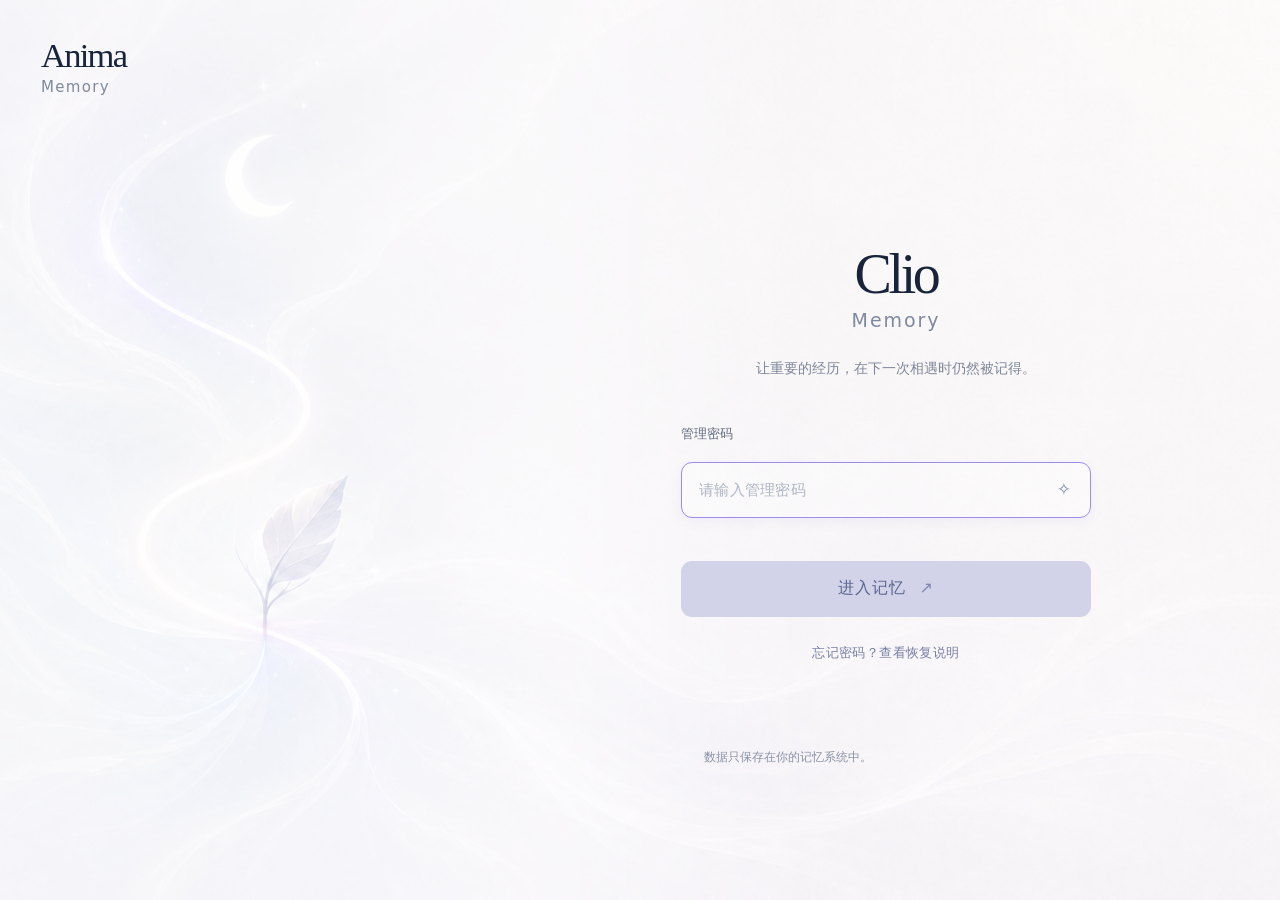
==== commit 67383f5a: "docs: publish warm Anima 2.0 mobile story cards" ====
--- a/manager/index.html
+++ b/manager/index.html
@@ -7,15 +7,15 @@
   <title>Clio · 记忆工作台</title>
   <link rel="stylesheet" href="styles.css?v=20260825-causality-1" />
   <link rel="stylesheet" href="styles.extra.css?v=20260825-causality-1" />
-  <link rel="stylesheet" href="styles.runtime.css?v=20260825-causality-1" />
+  <link rel="stylesheet" href="styles.runtime.css?v=20260826-push-ack-2" />
   <link rel="stylesheet" href="styles.v2.css?v=20260825-causality-1" />
-  <link rel="stylesheet" href="mobile.runtime.css?v=20260825-causality-1" />
+  <link rel="stylesheet" href="mobile.runtime.css?v=20260907-nursery-home-2" />
 </head>
 <body>
   <section id="login" class="login-screen">
     <div class="login-scene-shimmer" aria-hidden="true"></div>
     <img class="login-leaf-motion" src="./assets/login-leaf-isolated-clean.png" alt="" aria-hidden="true" />
-    <div class="login-brand-corner" aria-label="Clio Memory"><strong>Clio</strong><span>Memory</span></div>
+    <div class="login-brand-corner" aria-label="Anima"><strong>Anima</strong><span>Memory</span></div>
     <div class="login-content">
       <div class="login-title-lockup"><strong>Clio</strong><span>Memory</span></div>
       <p class="login-subtitle">让重要的经历，在下一次相遇时仍然被记得。</p>
@@ -48,7 +48,7 @@
         <button data-map-target="hormones"><span>≈</span>激素状态</button>
         <button data-map-target="thoughts"><span>✧</span>念痕</button>
         <button data-map-target="mind"><span>☾</span>心念</button>
-        <button data-map-target="resonance"><span>◎</span>共振与张力</button>
+        <button data-map-target="resonance"><span>◎</span>内在牵引</button>
         <button data-map-target="darkflow"><span>∿</span>暗涌</button>
         <button data-map-target="behavior"><span>↗</span>行为与推送</button>
         <button data-map-target="personality"><span>✦</span>性格轨迹</button>
@@ -70,8 +70,9 @@
     <nav class="mobile-nav"><button data-map-target="core" class="active"><span>⌂</span>此刻</button><button data-map-target="memory"><span>◈</span>记忆</button><button data-map-target="timeline"><span>⌁</span>时间</button><button data-map-target="hormones"><span>≈</span>内在</button><button data-map-target="more"><span>＋</span>更多</button></nav>
   </div>
   <div id="toast" class="toast" role="status"></div>
-  <script src="app.js?v=20260825-causality-1"></script>
-  <script src="app.runtime.js?v=20260825-causality-1"></script>
-  <script src="mobile.runtime.js?v=20260825-causality-1"></script>
+  <script src="lucide.min.js?v=20260828-anima-mobile-3"></script>
+  <script src="app.js?v=20260826-home-takeover-2"></script>
+  <script src="app.runtime.js?v=20260827-ledger-push-ack-1"></script>
+  <script src="mobile.runtime.js?v=20260907-nursery-home-2"></script>
 </body>
 </html>
--- a/manager/styles.runtime.css
+++ b/manager/styles.runtime.css
@@ -59,3 +59,6 @@
   .r-tide-label strong{font-size:11px}
   .r-tide-band svg{height:360px}
 }
+
+.r-push-overlay{position:fixed;inset:0;z-index:80;display:grid;place-items:center;padding:32px;background:rgba(24,39,58,.25);animation:rPushFade .2s ease both}.r-push-overlay>div{width:min(390px,100%);padding:30px;border:1px solid rgba(255,255,255,.84);border-radius:28px;background:linear-gradient(145deg,rgba(255,255,252,.98),rgba(238,244,250,.96));box-shadow:0 24px 70px rgba(41,61,93,.2);animation:rPushRise .32s cubic-bezier(.2,.8,.25,1) both}.r-push-overlay span,.r-push-overlay strong,.r-push-overlay p{display:block}.r-push-overlay span{color:#8191a8;font-size:12px}.r-push-overlay strong{margin:9px 0;color:#35486c;font:500 28px Georgia,"Songti SC",serif}.r-push-overlay p{margin:0 0 20px;color:#687992;line-height:1.7}.r-push-overlay .r-primary{width:100%}@keyframes rPushFade{from{opacity:0}to{opacity:1}}@keyframes rPushRise{from{opacity:0;transform:translateY(16px) scale(.98)}to{opacity:1;transform:none}}
+ .r-composite-summary{padding:24px 0;border-bottom:1px solid var(--r-line)}.r-composite-summary>span,.r-trait-card header small,.r-trait-card time,.r-trait-note{color:var(--r-muted);font-size:12px}.r-composite-summary p{margin:10px 0 0;font:400 22px/1.6 Georgia,"Songti SC",serif;color:#47526d}.r-trait-section{padding:28px 0;border-bottom:1px solid var(--r-line)}.r-trait-section>h2{font:400 30px Georgia,"Songti SC",serif;margin:0 0 18px}.r-trait-section>h2 small{font:400 13px sans-serif;color:var(--r-muted)}.r-trait-grid{display:grid;grid-template-columns:repeat(3,minmax(0,1fr));gap:14px}.r-trait-card{padding:20px;border:1px solid rgba(150,141,190,.18);border-radius:18px;background:rgba(255,255,255,.24)}.r-trait-card header{display:flex;justify-content:space-between;gap:12px;align-items:start}.r-trait-card header h3{margin:5px 0 0;font:400 25px Georgia,"Songti SC",serif;color:var(--r-ink)}.r-trait-card header>strong{display:grid;text-align:right;color:#756ab0;font:400 24px Georgia}.r-trait-card header>strong small{font:400 11px sans-serif;color:var(--r-muted);white-space:nowrap}.r-trait-card>p{min-height:42px;margin:16px 0 10px;color:#5d6880;line-height:1.6}.r-trait-card>time{display:block}.r-trait-card details{margin-top:15px;border-top:1px solid var(--r-line);padding-top:12px}.r-trait-card summary{cursor:pointer;color:#7468ad;font-size:12px}.r-trait-evidence .r-formation{padding:0}.r-trait-evidence article{grid-template-columns:80px 12px 1fr;padding:12px 0}.r-trait-evidence article h3{font-size:18px}.r-observing-section{background:linear-gradient(120deg,rgba(246,241,250,.18),transparent)}
--- a/manager/mobile.runtime.css
+++ b/manager/mobile.runtime.css
@@ -11,7 +11,7 @@
   .m-head>div{min-width:0}.m-head small{display:block;color:#7ea19a;font-size:9px;letter-spacing:.16em}.m-head h1{margin:3px 0 0;color:var(--m-ink);font:600 24px/1.18 Georgia,"Songti SC",serif}.m-head button{width:44px;height:44px;border:0;border-radius:15px;background:transparent;color:#51766f;font-size:25px}.m-head .m-search{border:1px solid var(--m-line);background:rgba(255,255,255,.5);font-size:21px}.m-back[hidden]{visibility:hidden;display:block!important}
   .m-stage{position:relative;z-index:2;min-height:0;overflow-x:hidden;overflow-y:auto;padding:4px 16px 118px;overscroll-behavior:contain;-webkit-overflow-scrolling:touch}.m-stage::-webkit-scrollbar{display:none}.m-stage.m-enter>*{animation:mPush .32s cubic-bezier(.22,.8,.25,1) both}@keyframes mPush{from{opacity:0;transform:translateX(18px)}to{opacity:1;transform:none}}
   .m-tabs{position:absolute;z-index:20;left:10px;right:10px;bottom:max(8px,env(safe-area-inset-bottom));display:grid;grid-template-columns:repeat(5,1fr);gap:3px;padding:6px;border:1px solid rgba(66,118,108,.13);border-radius:24px;background:#fffefa;box-shadow:0 15px 38px rgba(43,87,79,.14)}.m-tabs button{min-height:56px;border:0;border-radius:18px;background:transparent;color:#76908b;font-size:10px}.m-tabs i{display:block;margin-bottom:3px;font:400 20px/1 Georgia,serif}.m-tabs span{display:block}.m-tabs button.active{background:#e8f4f0;color:#34786e}.m-tabs button.active i{transform:translateY(-1px)}
-  .m-loading,.m-empty{min-height:220px;display:grid;place-items:center;align-content:center;gap:10px;color:var(--m-muted);text-align:center}.m-loading i{width:30px;height:30px;border:2px solid rgba(79,136,126,.15);border-top-color:var(--m-aqua);border-radius:50%;animation:mSpin .8s linear infinite}@keyframes mSpin{to{transform:rotate(1turn)}}.m-empty i{font:400 34px Georgia,serif}.m-empty p{margin:0;font-size:13px}
+  .m-loading,.m-empty{min-height:220px;display:grid;place-items:center;align-content:center;gap:10px;color:var(--m-muted);text-align:center}.m-loading i{width:30px;height:30px;border:2px solid rgba(79,136,126,.15);border-top-color:var(--m-aqua);border-radius:50%;animation:mSpin .8s linear infinite}@keyframes mSpin{to{transform:rotate(1turn)}}.m-empty i{font:400 34px Georgia,serif}.m-empty p{margin:0;font-size:13px}.m-load-error{display:grid;min-height:280px;align-content:center;justify-items:center;gap:13px;padding:25px 14px;text-align:center}.m-load-error>i{width:38px;height:38px;padding:9px;border:1px solid rgba(160,103,75,.2);border-radius:14px;background:rgba(252,241,233,.84);color:#a15e45}.m-load-error h2{margin:0;color:var(--m-ink);font:500 24px/1.25 Georgia,"Songti SC",serif}.m-load-error p{max-width:28ch;margin:0;color:var(--m-muted);font-size:13px;line-height:1.7}.m-load-error>div{display:flex;gap:9px;width:min(100%,300px);margin-top:5px}.m-load-error button{flex:1;min-height:46px;border-radius:15px;font:600 13px "PingFang SC","Microsoft YaHei",sans-serif}
   .m-date{margin:5px 2px 13px;color:#7e9a94;font-size:11px}.m-now{display:grid;gap:13px}.m-now article,.m-tendency{border:1px solid var(--m-line);background:rgba(255,254,250,.74);box-shadow:var(--m-shadow)}
   .m-now-hero{position:relative;overflow:hidden;padding:22px;border-radius:28px;min-height:245px}.m-now-hero:after{content:"";position:absolute;right:-40px;top:-70px;width:180px;height:180px;border-radius:50%;background:radial-gradient(circle,rgba(127,201,188,.28),transparent 68%)}.m-now-hero>span,.m-voice header span,.m-tendency>span{color:#6b9189;font-size:11px}.m-now-hero h2{margin:12px 0 0;font:500 36px/1.1 Georgia,"Songti SC",serif}.m-now-hero>strong{position:absolute;right:24px;top:47px;color:#3d8a7d;font:400 37px/1 Georgia,serif}.m-now-tube{display:grid;gap:10px;margin:42px 0 25px}.m-now-tube>i{position:relative;display:block;height:13px;border:1px solid rgba(68,126,116,.10);border-radius:99px;background:rgba(218,235,230,.78);box-shadow:inset 0 2px 5px rgba(53,104,94,.08)}.m-now-tube>i em{position:absolute;inset:1px auto 1px 1px;width:calc(var(--value)*100% - 2px);min-width:8px;border-radius:99px;background:linear-gradient(90deg,#a8d9cf,#67b7aa);box-shadow:0 3px 12px rgba(77,160,147,.24)}.m-now-tube>i b{position:absolute;top:-5px;left:calc(var(--base)*100%);width:2px;height:21px;border-radius:2px;background:#caa7b6;box-shadow:0 0 0 3px rgba(255,254,250,.75)}.m-now-tube>div{display:flex;justify-content:space-between;color:#71908a;font-size:10px}.m-now-hero button,.m-voice button{display:flex;width:100%;min-height:44px;align-items:center;justify-content:space-between;border:0;border-top:1px solid var(--m-line);background:transparent;color:#4d746d;text-align:left}.m-now button b{font-size:21px;font-weight:400}
   .m-voice{padding:20px 21px;border-radius:26px}.m-voice header{display:flex;justify-content:space-between}.m-voice header small{color:#9a8ca8}.m-voice blockquote{margin:21px 0;color:#2f4d49;font:500 21px/1.75 Georgia,"Songti SC",serif}
@@ -31,6 +31,214 @@
   .m-mind-tabs{display:grid;grid-template-columns:repeat(4,1fr);gap:5px;margin:2px 0 18px;padding:4px;border:1px solid var(--m-line);border-radius:16px;background:rgba(255,255,255,.45)}.m-mind-tabs button{min-height:38px;border:0;border-radius:12px;background:transparent;color:var(--m-muted);font-size:11px}.m-mind-tabs button.active{background:#e2f1ed;color:#34786e;box-shadow:0 5px 14px rgba(54,113,103,.08)}
   .m-record button>span{display:block;margin-bottom:5px;color:#7d9993;font-size:9px}.m-formation{margin-top:18px;padding:18px 2px;border-bottom:1px solid var(--m-line)}.m-formation>span{color:var(--m-muted);font-size:10px}.m-formation p{margin:8px 0 0;color:#49645f;font-size:12px;line-height:1.75}.m-evidence h2 small{margin-left:6px;color:var(--m-muted);font:400 10px sans-serif}.m-evidence article div>small{color:#72918b;font-size:9px}
   .m-sent-list article,.m-decisions article{padding:17px 2px;border-top:1px solid var(--m-line)}.m-sent-list time,.m-sent-list span,.m-decisions time{color:var(--m-muted);font-size:9px}.m-sent-list span{float:right}.m-sent-list strong,.m-decisions strong{display:block;margin:7px 0;color:#345a54;font:500 16px Georgia,"Songti SC",serif;line-height:1.55}.m-sent-list p,.m-decisions p{margin:0;color:var(--m-muted);font-size:11px;line-height:1.65}.m-decisions{margin-top:20px;border-top:1px solid var(--m-line)}.m-decisions summary{display:flex;align-items:center;justify-content:space-between;min-height:56px;color:#54776f;font-size:12px}.m-decisions summary b{font-weight:500}
+  .m-push-journey{margin-bottom:26px;padding:22px;border:1px solid var(--m-line);border-radius:27px;background:linear-gradient(145deg,rgba(255,255,252,.86),rgba(226,244,239,.72));box-shadow:var(--m-shadow)}.m-push-journey>span{color:var(--m-muted);font-size:10px}.m-push-journey>h2{margin:7px 0 5px;color:#31796e;font:500 25px Georgia,"Songti SC",serif}.m-push-journey>p{margin:0;color:#5e7d76;font-size:11px;line-height:1.7}.m-push-journey ol{margin:20px 0 0;padding:0;list-style:none}.m-push-journey li{position:relative;display:grid;grid-template-columns:18px 1fr;gap:10px;padding:0 0 18px}.m-push-journey li:not(:last-child):before{content:"";position:absolute;left:5px;top:12px;bottom:1px;width:1px;background:linear-gradient(#73baad,#d9e9e5)}.m-push-journey li>i{z-index:1;width:11px;height:11px;margin-top:3px;border:3px solid #eef8f5;border-radius:50%;background:#6bb4a8;box-shadow:0 0 0 1px rgba(75,145,134,.18)}.m-push-journey li small,.m-push-journey li strong,.m-push-journey li time{display:block}.m-push-journey li small{color:var(--m-muted);font-size:9px}.m-push-journey li strong{margin-top:4px;color:#365d56;font-size:12px;line-height:1.55}.m-push-journey li time{margin-top:4px;color:#83a09a;font-size:9px}
+  .m-push-overlay{position:fixed;inset:0;z-index:70;display:flex;align-items:flex-end;padding:20px 20px calc(24px + env(safe-area-inset-bottom));background:rgba(35,72,65,.22);animation:mFade .2s ease both}.m-push-overlay>div{width:100%;padding:23px 22px 21px;border:1px solid rgba(255,255,255,.75);border-radius:27px;background:#fffefa;box-shadow:0 20px 60px rgba(40,78,70,.22);animation:mSheet .34s cubic-bezier(.22,.8,.25,1) both}.m-push-overlay span,.m-push-overlay strong,.m-push-overlay p{display:block}.m-push-overlay span{color:#76948d;font-size:11px}.m-push-overlay strong{margin:8px 0;color:#2f6259;font:500 24px Georgia,"Songti SC",serif}.m-push-overlay p{margin:0 0 18px;color:#66827c;font-size:12px;line-height:1.65}.m-push-overlay .m-primary{width:100%}
   .m-baseline-editor input[type="range"]{min-height:34px;padding:0;border:0;background:transparent;accent-color:#67b6a9}.m-baseline-editor p{margin:7px 0 10px;color:var(--m-muted);font-size:11px;line-height:1.6}.m-linkage blockquote{margin:8px 0;color:#44655f;font-size:11px;line-height:1.65}.m-coordinate-map>div{grid-template-columns:10px 112px 1fr 38px}.m-coordinate-map span small{overflow:hidden;display:-webkit-box!important;-webkit-line-clamp:2;-webkit-box-orient:vertical;line-height:1.35}
+  .m-settings-page{display:grid;gap:15px}.m-settings-card{padding:19px;border:1px solid var(--m-line);border-radius:24px;background:rgba(255,254,250,.72);box-shadow:var(--m-shadow)}.m-settings-card header>span{color:var(--m-muted);font-size:10px}.m-settings-card header h2{margin:5px 0 7px;font:500 22px Georgia,"Songti SC",serif}.m-settings-card header p{margin:0;color:var(--m-muted);font-size:10px;line-height:1.65}.m-baseline-settings{display:grid;gap:0;margin:2px -4px 4px}.m-settings-baselines{border-top:1px solid var(--m-line)}.m-settings-baselines summary{display:flex;align-items:center;min-height:50px;list-style:none;color:#3e675f}.m-settings-baselines summary::-webkit-details-marker{display:none}.m-settings-baselines summary span{font:500 15px Georgia,"Songti SC",serif}.m-settings-baselines summary b{margin-left:auto;color:var(--m-muted);font-size:10px}.m-settings-baselines summary:after{content:"⌄";margin-left:9px;color:#5c8b83}.m-baseline-row{display:grid!important;grid-template-columns:90px minmax(0,1fr) 35px!important;align-items:center;gap:9px!important;min-height:44px;border-top:1px solid rgba(57,104,95,.07)}.m-baseline-row>span{overflow:hidden;color:#385b55;font-size:11px;text-overflow:ellipsis;white-space:nowrap}.m-baseline-row input[type="range"]{min-height:32px;padding:0;border:0;background:transparent;accent-color:#68b7aa}.m-baseline-row output{color:#417b72;font:500 12px Georgia,serif;text-align:right}
   @media(prefers-reduced-motion:reduce){.m-stage.m-enter>*,.m-loading i,.m-sheet-backdrop,.m-sheet{animation:none!important}}
 }
+
+@media(max-width:900px){
+  .m-nursery-room{display:grid;gap:15px;margin:-4px -4px 0;padding:18px 14px 20px;border:1px solid rgba(118,75,47,.18);border-radius:25px;background:#f6eddc url('./assets/nursery/paper-texture.png') center/520px;color:#382a20;box-shadow:0 10px 26px rgba(74,43,22,.10)}.m-nursery-room-head small{color:#9a6646;font-size:10px;letter-spacing:.1em}.m-nursery-room-head h2{margin:5px 0 0;font:700 28px Georgia,"Songti SC",serif}.m-nursery-scene{margin:0;overflow:hidden;border:1px solid rgba(96,57,28,.16);border-radius:17px;background:#cf9b59;box-shadow:0 8px 20px rgba(74,43,22,.14)}.m-nursery-scene img{display:block;width:100%;aspect-ratio:4/3;object-fit:cover;image-rendering:pixelated}.m-nursery-scene-empty{display:grid;min-height:180px;place-items:center;align-content:center;gap:9px;color:#805739;text-align:center}.m-nursery-scene-empty svg{width:33px}.m-nursery-scene-empty span{font:600 14px Georgia,"Songti SC",serif}.m-nursery-observation{display:grid;gap:4px}.m-nursery-observation p{margin:0;color:#382a20;font:700 17px/1.6 Georgia,"Songti SC",serif}.m-nursery-observation button{display:grid;grid-template-columns:18px minmax(0,1fr) 14px;align-items:center;gap:8px;min-height:42px;padding:0;border:0;background:transparent;color:#8c4426;text-align:left;font-size:12px;font-weight:700}.m-nursery-observation svg{width:16px}.m-nursery-observation b{font-size:20px;font-weight:400}.m-nursery-composer{display:grid;gap:10px;padding:15px;border:1px solid rgba(99,67,42,.17);border-radius:18px;background:rgba(255,251,242,.78)}.m-nursery-composer label{display:grid;gap:8px;color:#382a20;font:700 13px Georgia,"Songti SC",serif}.m-nursery-composer textarea{width:100%;min-height:90px;padding:12px;border:1px solid rgba(105,72,45,.18);border-radius:14px;background:rgba(255,253,248,.9);color:#382a20;font:13px/1.65 "PingFang SC","Microsoft YaHei",sans-serif}.m-nursery-composer .m-primary{border-color:rgba(140,68,38,.2);background:#a6502b;color:#fffaf1}
+}
+
+/* Anima 2026-08-28 — phone-only visual system. Desktop styles are untouched. */
+@media(max-width:900px){
+  :root{--m-bg:#fbf8ef;--m-paper:#fffdf8;--m-ink:#163d34;--m-muted:#7e8982;--m-line:rgba(34,68,58,.11);--m-aqua:#7da28a;--m-mint:#dfe9dd;--m-peach:#f5d6c8;--m-lilac:#dbe5ea;--m-coral:#ef6f4e;--m-shadow:0 16px 44px rgba(61,59,48,.07)}
+  html,body,#app{background:var(--m-bg)!important}
+  .clio-mobile{font-family:"PingFang SC","Microsoft YaHei",system-ui,sans-serif;background:radial-gradient(circle at 82% 2%,rgba(239,219,192,.20),transparent 30%),linear-gradient(180deg,#fcfaf4 0%,#fbf8ef 52%,#faf7ef 100%)}
+  .clio-mobile:before{display:none}
+  .m-head{display:block;padding:calc(14px + env(safe-area-inset-top)) 18px 8px;background:linear-gradient(180deg,rgba(252,250,244,.99) 0%,rgba(252,250,244,.94) 80%,rgba(252,250,244,0) 100%)}
+  .m-head-top{display:grid;grid-template-columns:48px 1fr 92px;align-items:center;gap:10px;min-height:58px}
+  .m-head button{display:grid;width:46px;height:46px;place-items:center;border:1px solid rgba(33,61,52,.09);border-radius:50%;background:rgba(255,255,255,.68);box-shadow:0 8px 24px rgba(47,49,39,.06);color:#29483f}
+  .m-head button svg{width:21px;height:21px;stroke-width:1.8}
+  .m-head-actions{display:flex;justify-content:flex-end;gap:4px}.m-head-actions .m-search,.m-head-actions .m-bell{width:44px;height:44px;border:0;box-shadow:none;background:transparent}
+  .m-bell{position:relative}.m-bell span{display:none;position:absolute;right:8px;top:8px;width:7px;height:7px;border:2px solid #fbf8ef;border-radius:50%;background:var(--m-coral)}.m-bell.has-push span{display:block}
+  .m-brand{display:grid;place-items:center;overflow:visible}.m-brand img{display:block;width:210px;height:54px;object-fit:cover;object-position:center;mix-blend-mode:multiply}
+  .m-route-lead{display:grid;gap:16px;padding:13px 5px 11px}.m-route-lead small{justify-self:center;color:#77907e;font-size:9px;letter-spacing:.18em}.m-route-lead h1{margin:0;color:var(--m-ink);font:500 34px/1.1 Georgia,"Songti SC",serif;letter-spacing:.02em}
+  .m-stage{padding:2px 18px 122px}
+  .m-tabs{left:10px;right:10px;bottom:max(8px,env(safe-area-inset-bottom));gap:0;padding:6px 8px;border-color:rgba(52,67,59,.10);border-radius:27px;background:rgba(255,253,248,.96);box-shadow:0 14px 42px rgba(51,51,43,.11);backdrop-filter:blur(18px)}
+  .m-tabs button{min-height:58px;border-radius:20px;color:#8d938e;font-size:10px}.m-tabs i{display:block;width:21px;height:21px;margin:0 auto 5px;stroke-width:1.6}.m-tabs button.active{background:#edf1e6;color:#245244}.m-tabs button.active i{transform:none}
+  .m-date{display:flex;align-items:center;justify-content:flex-end;gap:6px;margin:0 2px 11px;color:#898e87;font-size:10px}.m-date svg{width:14px;height:14px}
+  .m-now{gap:14px}.m-now-summary{display:flex;align-items:center;gap:10px;padding:1px 4px 6px}.m-now-summary>i{width:8px;height:8px;border-radius:50%;background:#8ba27f;box-shadow:0 0 0 6px rgba(139,162,127,.09)}.m-now-summary strong,.m-now-summary span{display:block}.m-now-summary strong{font:500 19px Georgia,"Songti SC",serif}.m-now-summary span{margin-top:3px;color:var(--m-muted);font-size:10px}
+  .m-relationship{padding:22px 22px 19px;border:1px solid var(--m-line);border-radius:27px;background:rgba(255,253,248,.82);box-shadow:var(--m-shadow)}
+  .m-relationship-head{display:grid;grid-template-columns:1fr auto 1fr;align-items:end}.m-relationship-head>span{color:#777f78;font-size:11px}.m-relationship-head>span:last-child{text-align:right}.m-relationship-head>strong{color:#1f5144;font:500 44px/1 Georgia,serif}
+  .m-relationship-range{position:relative;margin:27px 0 12px;padding-bottom:24px}.m-relationship-range:before{content:"";position:absolute;left:0;right:0;top:14px;height:7px;border-radius:99px;background:#e5e5db}.m-relationship-range:after{content:"";position:absolute;left:0;top:14px;width:var(--relationship);height:7px;border-radius:99px;background:#214e42}
+  .m-relationship-range input{position:relative;z-index:3;width:100%;height:36px;margin:0;opacity:0;cursor:pointer}.m-relationship-range>i{position:absolute;z-index:2;left:calc(var(--relationship) - 15px);top:1px;width:30px;height:30px;border:7px solid #fff;border-radius:50%;background:#214e42;box-shadow:0 4px 12px rgba(27,61,52,.22)}.m-relationship-range>b{position:absolute;left:50%;bottom:0;transform:translateX(-50%);color:#777d76;font:400 13px Georgia,serif}.m-relationship-range>b:before{content:"";position:absolute;left:50%;bottom:19px;width:1px;height:24px;background:#c7a8b4}
+  .m-relationship>p{display:flex;align-items:center;gap:7px;margin:0;color:#7d827d;font-size:10px;line-height:1.55}.m-relationship>p svg{width:15px;height:15px;flex:none}
+  .m-direction-grid{display:grid;grid-template-columns:1fr 1fr;gap:10px}.m-direction-grid article{display:grid;grid-template-columns:44px 1fr;align-items:center;gap:10px;padding:11px 4px}.m-direction-grid article>svg{width:40px;height:40px;padding:11px;border-radius:50%;background:#edf1e6;color:#496b5a}.m-direction-grid article:nth-child(2)>svg{background:#e9f0f2;color:#547683}.m-direction-grid small,.m-direction-grid strong{display:block}.m-direction-grid small{color:#8b8d87;font-size:9px}.m-direction-grid strong{margin-top:3px;font:500 13px/1.4 Georgia,"Songti SC",serif}
+  .m-cause{padding:4px 0}.m-cause h2,.m-latest h2{margin:5px 0 12px;font:500 15px Georgia,"Songti SC",serif}.m-cause-chain{display:flex;align-items:center;justify-content:space-between;gap:7px;min-height:66px;padding:10px 12px;border:1px solid var(--m-line);border-radius:22px;background:rgba(255,253,248,.70);box-shadow:0 8px 25px rgba(51,50,40,.04)}.m-cause-chain span{display:flex;align-items:center;gap:5px;color:#456159;font-size:9px;white-space:nowrap}.m-cause-chain span svg{width:17px;height:17px;color:#628b78}.m-cause-chain b{color:#aaa9a1;font-weight:400}.m-cause details{margin-top:9px;border:1px solid var(--m-line);border-radius:18px;background:rgba(255,253,248,.68)}.m-cause summary{display:flex;min-height:48px;align-items:center;justify-content:space-between;padding:0 14px;list-style:none;color:#4d5b55;font-size:11px}.m-cause summary span{display:flex;align-items:center;gap:7px}.m-cause summary svg{width:17px;height:17px}.m-cause details p{margin:0;padding:0 14px 15px;color:var(--m-muted);font-size:11px;line-height:1.7}
+  .m-latest{padding:3px 0}.m-latest>button{display:grid;grid-template-columns:38px 1fr auto 16px;align-items:center;gap:9px;width:100%;min-height:68px;padding:10px 0;border:0;border-top:1px solid var(--m-line);border-bottom:1px solid var(--m-line);background:transparent;color:var(--m-ink);text-align:left}.m-latest>button>svg:first-child{width:36px;height:36px;padding:9px;border-radius:50%;background:#e8f0f2;color:#4f7d89}.m-latest>button>svg:last-child{width:16px;color:#888e88}.m-latest span{overflow:hidden;font:500 13px/1.5 Georgia,"Songti SC",serif;text-overflow:ellipsis;white-space:nowrap}.m-latest time{color:#8e918b;font-size:9px}
+  .m-tendency{border-radius:24px;background:rgba(255,253,248,.76);box-shadow:none}.m-home-push{display:grid!important;grid-template-columns:40px 1fr auto;align-items:center;gap:10px;padding:18px;border:1px solid rgba(232,117,82,.14)!important;border-radius:25px;background:#fff3ed!important;box-shadow:none!important}.m-home-push>svg{width:38px;height:38px;padding:10px;border-radius:50%;background:#fee2d6;color:#e66f4f}.m-home-push small,.m-home-push strong,.m-home-push time{display:block}.m-home-push small{color:#e36b4d;font-size:10px}.m-home-push strong{max-width:170px;margin:5px 0;color:#4b403b;font:500 12px/1.55 Georgia,"Songti SC",serif}.m-home-push time{color:#9a8e88;font-size:9px}.m-home-push .m-primary{min-height:42px;padding:0 14px;border:0;border-radius:20px;background:#f27351;color:#fff;font-size:11px}
+  .m-filter{height:52px;border-radius:20px;background:rgba(255,253,248,.76)}.m-filter svg{width:18px;height:18px;color:#688073}
+  .m-memory-note{margin:14px 0 13px;padding:17px 18px;border:1px solid var(--m-line);border-radius:22px;background:rgba(255,253,248,.72)}.m-memory-note small,.m-memory-note strong{display:block}.m-memory-note small{color:#899087;font-size:9px}.m-memory-note strong{margin:5px 0;font:500 15px Georgia,"Songti SC",serif}.m-memory-note p{margin:0;color:var(--m-muted);font-size:10px}.m-topic-grid{display:grid;grid-template-columns:1fr 1fr;gap:9px}.m-topic-card{position:relative;display:block;min-height:142px;padding:18px;border:1px solid var(--m-line);border-radius:24px;background:rgba(255,253,248,.72);color:var(--m-ink);text-align:left;box-shadow:0 10px 30px rgba(51,50,41,.04)}.m-topic-card>span{position:absolute;right:16px;top:15px;color:#859087;font:500 13px Georgia,serif}.m-topic-card>strong{display:block;margin:25px 0 8px;font:500 22px Georgia,"Songti SC",serif}.m-topic-card p{margin:0;color:var(--m-muted);font-size:10px;line-height:1.55}.m-topic-card svg{position:absolute;right:14px;bottom:14px;width:17px}.m-memory-level{padding:21px 3px 13px}.m-memory-level small{color:var(--m-muted);font-size:9px}.m-memory-level h2{margin:5px 0;font:500 26px Georgia,"Songti SC",serif}.m-memory-level p{margin:0;color:var(--m-muted);font-size:10px}.m-directory-row{display:grid;grid-template-columns:42px 1fr 18px;align-items:center;gap:10px;width:100%;min-height:74px;padding:10px 2px;border:0;border-top:1px solid var(--m-line);background:transparent;color:var(--m-ink);text-align:left}.m-directory-row>b{color:#9a9e98;font:400 13px Georgia,serif}.m-directory-row strong,.m-directory-row small{display:block}.m-directory-row strong{font:500 15px Georgia,"Songti SC",serif}.m-directory-row small{margin-top:4px;color:var(--m-muted);font-size:9px}.m-directory-row svg{width:16px;color:#8d928d}
+  .m-memory-row{grid-template-columns:1fr auto 18px;min-height:84px;padding:14px 0}.m-memory-row>i{width:16px;align-self:center;color:#8b908a}
+  .m-more>h2{margin:20px 3px 8px;color:#838a83;font-size:10px;letter-spacing:.08em}.m-more>div{display:block;overflow:hidden;border:1px solid var(--m-line);border-radius:24px;background:rgba(255,253,248,.72)}.m-more button{width:100%;grid-template-columns:38px 1fr 18px;min-height:71px;padding:11px 15px;border:0;border-bottom:1px solid var(--m-line);border-radius:0;background:transparent}.m-more button:last-child{border-bottom:0}.m-more button>i{width:22px;height:22px;color:#527061;stroke-width:1.6}.m-more button span strong,.m-more button span small{display:block}.m-more button span strong{font-size:13px}.m-more button span small{margin-top:3px;color:var(--m-muted);font-size:9px;line-height:1.45}.m-more button b{font-size:19px}
+  .m-pipe-group summary,.m-settings-baselines summary{min-height:60px}.m-pipe{grid-template-columns:minmax(0,1fr) 98px 38px;min-height:62px}.m-pipe>i{height:7px}.m-pipe>i em{background:#587b69}.m-pipe output{color:#315f51}.m-linkage article,.m-record,.m-mail{border-color:var(--m-line)}
+  .m-settings-card,.m-wallet,.m-push-journey{border-radius:25px;background:rgba(255,253,248,.78);box-shadow:var(--m-shadow)}
+  .m-search-page input,.m-search-page select,.m-settings input,.m-settings textarea,.m-sheet-form input,.m-sheet-form select,.m-sheet-form textarea{border-radius:17px;background:#fffdf8}
+  .m-primary,.m-search-page button{background:#e9eee4;color:#2b594b}
+  .m-sheet{border-radius:30px 30px 0 0;background:#fffdf8}.m-sheet-metrics>div{background:#f2f2e9}
+  .m-toolbox{display:grid;gap:17px}.m-toolbox>section{overflow:hidden;border:1px solid var(--m-line);border-radius:24px;background:rgba(255,253,248,.72)}.m-toolbox h2{margin:0;padding:17px 16px 10px;color:#7f887f;font-size:10px;font-weight:500;letter-spacing:.08em}.m-toolbox button{display:grid;grid-template-columns:36px 1fr 18px;align-items:center;gap:9px;width:100%;min-height:70px;padding:11px 15px;border:0;border-top:1px solid var(--m-line);background:transparent;color:var(--m-ink);text-align:left}.m-toolbox button>svg{width:20px;height:20px;color:#567365;stroke-width:1.6}.m-toolbox button span strong,.m-toolbox button span small{display:block}.m-toolbox button span strong{font-size:13px}.m-toolbox button span small{overflow:hidden;margin-top:3px;color:var(--m-muted);font-size:9px;text-overflow:ellipsis;white-space:nowrap}
+  @media(max-width:360px){.m-stage{padding-inline:14px}.m-head{padding-inline:14px}.m-brand img{width:180px}.m-direction-grid{grid-template-columns:1fr}.m-home-push{grid-template-columns:36px 1fr}.m-home-push .m-primary{grid-column:1/-1}.m-topic-grid{grid-template-columns:1fr}}
+}
+
+/* Anima mobile finish pass: the logo paper becomes the whole app surface. */
+@media(max-width:900px){
+  :root{--m-bg:#fcf8f1;--m-paper:#fffaf4}
+  html,body,#app{background:#fcf8f1!important}
+  .clio-mobile{background:linear-gradient(180deg,#fcf8f1 0%,#fcf7ef 55%,#fbf5ec 100%)}
+  .m-head{background:linear-gradient(180deg,rgba(252,248,241,.99) 0%,rgba(252,248,241,.95) 82%,rgba(252,248,241,0) 100%)}
+  .m-brand{background:#fcf8f1}.m-brand img{background:#fcf8f1;mix-blend-mode:normal}
+  .m-tabs{background:rgba(255,250,244,.96)}
+
+  .m-memory-create{display:flex;align-items:center;gap:7px;margin-top:14px;padding:0;border:0;background:transparent;color:#315f51;font-size:11px}.m-memory-create svg{width:17px;height:17px}
+  .m-tool-detail{display:grid;gap:18px}.m-tool-intro{display:grid;grid-template-columns:50px 1fr;gap:13px;align-items:start;padding:20px;border:1px solid var(--m-line);border-radius:25px;background:rgba(255,250,244,.82);box-shadow:var(--m-shadow)}.m-tool-intro>svg{width:46px;height:46px;padding:12px;border-radius:50%;background:#edf1e6;color:#496b5a}.m-tool-intro small,.m-tool-intro h2,.m-tool-intro p{display:block;margin:0}.m-tool-intro small{color:var(--m-muted);font-size:9px;letter-spacing:.08em}.m-tool-intro h2{margin-top:5px;font:500 21px Georgia,"Songti SC",serif}.m-tool-intro p{margin-top:7px;color:var(--m-muted);font-size:10px;line-height:1.65}
+  .m-tool-steps{overflow:hidden;margin:0;padding:0;border:1px solid var(--m-line);border-radius:24px;background:rgba(255,250,244,.72);list-style:none}.m-tool-steps li{display:grid;grid-template-columns:28px 1fr;gap:10px;align-items:center;min-height:68px;padding:11px 15px;border-top:1px solid var(--m-line)}.m-tool-steps li:first-child{border-top:0}.m-tool-steps li>b{display:grid;width:25px;height:25px;place-items:center;border-radius:50%;background:#edf1e6;color:#466656;font:500 10px Georgia,serif}.m-tool-steps small,.m-tool-steps strong{display:block}.m-tool-steps small{color:var(--m-muted);font-size:9px}.m-tool-steps strong{margin-top:4px;font-size:12px;line-height:1.55}
+  .m-tool-open{display:flex;min-height:52px;align-items:center;justify-content:center;gap:8px;border:0;border-radius:18px;background:#e9eee4;color:#2b594b;font:500 12px Georgia,"Songti SC",serif}.m-tool-open svg{width:16px;height:16px}
+  .m-health-score{display:grid;place-items:center;padding:30px 20px;border:1px solid var(--m-line);border-radius:27px;background:rgba(255,250,244,.82);box-shadow:var(--m-shadow)}.m-health-score small{color:var(--m-muted);font-size:9px}.m-health-score strong{margin:10px 0 6px;color:#235244;font:500 54px/1 Georgia,serif}.m-health-score span{color:#61756d;font-size:11px}.m-health-list{overflow:hidden;border:1px solid var(--m-line);border-radius:24px;background:rgba(255,250,244,.72)}.m-health-list article{display:grid;grid-template-columns:30px 1fr;gap:10px;align-items:center;min-height:66px;padding:11px 15px;border-top:1px solid var(--m-line)}.m-health-list article:first-child{border-top:0}.m-health-list svg{width:21px;height:21px}.m-health-list .ok svg{color:#4f8169}.m-health-list .bad svg{color:#c66c55}.m-health-list strong,.m-health-list small{display:block}.m-health-list strong{font-size:12px}.m-health-list small{margin-top:4px;color:var(--m-muted);font-size:9px;line-height:1.5}
+
+  #login.login-screen{display:grid!important;grid-template-columns:1fr!important;place-items:center!important;align-content:center!important;width:100vw;min-height:100dvh;padding:calc(28px + env(safe-area-inset-top)) 22px calc(28px + env(safe-area-inset-bottom));overflow:hidden;background:#fcf8f1!important;background-image:none!important;color:#163d34}
+  #login.login-screen[hidden]{display:none!important}
+  #login.login-screen:before,#login .login-scene-shimmer,#login .login-leaf-motion,#login .login-brand-corner,#login .login-subtitle,#login .login-trust,#login>footer{display:none!important}
+  #login .login-content{position:static!important;inset:auto!important;display:block!important;grid-column:1!important;align-self:center!important;justify-self:center!important;width:min(340px,calc(100vw - 44px))!important;max-width:340px!important;margin:0!important;padding:0!important;transform:none!important;border:0!important;border-radius:0!important;background:transparent!important;box-shadow:none!important;backdrop-filter:none!important}
+  #login .login-title-lockup{display:grid;place-items:center;margin:0 0 30px;background:#fcf8f1;color:#163d34}
+  #login .login-title-lockup img{display:block;width:min(340px,86vw);height:94px;background:#fcf8f1;object-fit:cover;object-position:center}
+  #login .login-form{display:grid;gap:12px;width:100%;min-width:0;max-width:none}
+  #login .login-form>label{padding-left:4px;color:#718079;font-size:10px;letter-spacing:.08em}
+  #login .login-password-field{display:grid;grid-template-columns:1fr 48px;align-items:center;width:100%;min-height:58px;padding:0 4px 0 17px;border:1px solid rgba(34,68,58,.12);border-radius:20px;background:#fffaf4;box-shadow:0 10px 30px rgba(61,59,48,.06)}
+  #login .login-password-field:focus-within{border-color:rgba(33,78,66,.38);box-shadow:0 0 0 4px rgba(78,116,92,.08),0 12px 32px rgba(61,59,48,.07)}
+  #login #password{width:100%;height:54px;padding:0;border:0;outline:0;background:transparent;color:#163d34;font-size:15px}
+  #login #password::placeholder{color:#9a9b93}
+  #login .password-toggle{display:grid;width:44px;height:44px;place-items:center;border:0;background:transparent;color:#5f756b}
+  #login #loginHint{min-height:16px;padding:0 4px;color:#b15f4d;font-size:10px}
+  #login .login-submit{display:flex;width:100%;min-height:56px;align-items:center;justify-content:center;gap:8px;border:0;border-radius:20px;background:#214e42;color:#fcf8f1;font-size:14px;font-weight:600;box-shadow:0 12px 28px rgba(33,78,66,.18)}
+  #login .login-submit span{font-size:16px}
+  #login .recovery-link{min-height:42px;border:0;background:transparent;color:#76827c;font-size:10px}
+}
+
+/* Nursery mobile visual port: approved paper-and-pixel room, backed only by live nursery state. */
+@media(max-width:900px){
+  .clio-mobile.is-nursery-route{grid-template-columns:minmax(0,1fr);grid-template-rows:auto minmax(0,1fr);background:#f6eddc url('./assets/nursery/paper-texture.png') center/640px;color:#382a20}
+  .clio-mobile.is-nursery-route>.m-head,.clio-mobile.is-nursery-route>.m-stage{min-width:0;width:100%;margin-inline:0}
+  .clio-mobile.is-nursery-route .m-head-top{grid-template-columns:48px minmax(0,1fr) 92px}
+  .clio-mobile.is-nursery-route .m-brand img{max-width:100%}
+  .clio-mobile.is-nursery-route .m-tabs{display:none}
+  .clio-mobile.is-nursery-route .m-head{padding-bottom:3px;background:linear-gradient(180deg,rgba(246,237,220,.98),rgba(246,237,220,.88),rgba(246,237,220,0))}
+  .clio-mobile.is-nursery-route .m-brand,.clio-mobile.is-nursery-route .m-brand img{background:transparent}.clio-mobile.is-nursery-route .m-brand img{width:184px;height:44px;object-fit:contain;mix-blend-mode:multiply}
+  .clio-mobile.is-nursery-route .m-route-lead{display:none}
+  .clio-mobile.is-nursery-route .m-stage{padding:4px 20px 96px}
+  .m-nursery-room,.m-nursery-secondary{display:grid;gap:18px;min-height:100%;padding:3px 0 12px;color:#382a20;font-family:"Songti SC","STSong","Noto Serif SC",Georgia,serif}
+  .m-nursery-room-head{display:grid;gap:7px}.m-nursery-room-head small{color:#9a6646;font-size:11px;font-weight:700;letter-spacing:.04em}.m-nursery-room-head h2{margin:0;font:800 31px/1.08 "Songti SC","STSong",Georgia,serif}.m-nursery-return{justify-self:start;min-height:34px;padding:0;border:0;background:transparent;color:#8c4426;font:700 12px/1 "PingFang SC","Microsoft YaHei",sans-serif}.m-nursery-return b{padding-left:4px;font-size:17px;font-weight:400}
+  .m-nursery-scene{position:relative;display:grid;overflow:hidden;margin:0;border:1px solid rgba(96,57,28,.16);border-radius:18px;background:#cf9b59;box-shadow:0 10px 26px rgba(74,43,22,.14)}.m-nursery-scene img{display:block;width:100%;aspect-ratio:4/3;object-fit:cover;image-rendering:pixelated}.m-nursery-scene[data-asset="portrait"]{background:#e9d0a2}.m-nursery-scene[data-asset="portrait"] img{object-fit:contain;background:linear-gradient(120deg,#f1d8a7,#d6ad73)}.m-nursery-scene figcaption{position:absolute;right:0;bottom:0;left:0;padding:22px 13px 11px;background:linear-gradient(transparent,rgba(47,29,18,.78));color:#fff9ed;font:600 12px/1.5 "PingFang SC","Microsoft YaHei",sans-serif;text-shadow:0 1px 2px rgba(33,18,10,.4)}
+  .m-nursery-observation{display:grid;gap:7px}.m-nursery-observation p{margin:0;color:#382a20;font:700 17px/1.7 "Songti SC","STSong",Georgia,serif}.m-nursery-observation button{display:grid;grid-template-columns:18px minmax(0,1fr) 16px;align-items:center;gap:8px;min-height:43px;padding:0;border:0;background:transparent;color:#8c4426;text-align:left;font:800 13px/1.45 "PingFang SC","Microsoft YaHei",sans-serif}.m-nursery-observation button svg{width:17px;height:17px}.m-nursery-observation button>b{justify-self:end;font:400 19px Georgia,serif}
+  .m-nursery-composer{display:grid;gap:11px;padding:16px;border:1px solid rgba(99,67,42,.17);border-radius:18px;background:rgba(255,251,242,.78);box-shadow:0 8px 20px rgba(82,50,27,.07)}.m-nursery-composer>label{display:grid;gap:10px;color:#382a20;font:800 14px/1.4 "Songti SC","STSong",Georgia,serif}.m-nursery-composer>label>span{position:relative;display:block}.m-nursery-composer textarea{display:block;width:100%;min-height:108px;resize:vertical;padding:13px 49px 13px 13px;border:1px solid rgba(105,72,45,.18);border-radius:14px;background:rgba(255,253,248,.88);color:#382a20;font:13px/1.65 "PingFang SC","Microsoft YaHei",sans-serif}.m-nursery-composer textarea::placeholder{color:#a28d7d}.m-nursery-composer>label>span>button{position:absolute;right:9px;bottom:9px;display:grid;width:36px;height:36px;place-items:center;border:0;border-radius:50%;background:#b55f35;color:#fffaf1;box-shadow:0 4px 10px rgba(135,65,34,.2)}.m-nursery-composer>label>span>button:disabled{background:#d7c3ad}.m-nursery-composer>label>span>button svg{width:16px;height:16px}
+  .m-nursery-suggestions{display:flex;flex-wrap:wrap;gap:8px}.m-nursery-suggestions button{min-height:36px;padding:0 11px;border:1px solid rgba(142,76,40,.22);border-radius:999px;background:rgba(255,247,232,.78);color:#754329;font:700 12px "PingFang SC","Microsoft YaHei",sans-serif}.m-nursery-turns{display:grid;gap:10px;padding-bottom:13px;border-bottom:1px solid rgba(99,67,42,.13);font-family:"PingFang SC","Microsoft YaHei",sans-serif}.m-nursery-turns header{display:flex;align-items:center;justify-content:space-between;gap:9px}.m-nursery-turns header strong{color:#382a20;font:800 14px "Songti SC","STSong",Georgia,serif}.m-nursery-turns header small{color:#9b8877;font-size:10px}.m-nursery-turn{display:grid;gap:6px;padding-top:10px;border-top:1px dashed rgba(99,67,42,.13)}.m-nursery-turn:first-of-type{padding-top:0;border-top:0}.m-nursery-turn p{display:grid;grid-template-columns:40px minmax(0,1fr);gap:8px;margin:0;color:#746151;font-size:12px;line-height:1.6}.m-nursery-turn p.child{color:#6e3f29}.m-nursery-turn b{color:#8b755f;font-size:12px}.m-nursery-turn p.child b{color:#8c4426}
+  .m-nursery-nav{position:fixed;z-index:22;right:0;bottom:0;left:0;display:grid;grid-template-columns:repeat(4,1fr);gap:2px;padding:9px 16px calc(9px + env(safe-area-inset-bottom));border-top:1px solid rgba(94,63,40,.14);background:rgba(247,238,220,.97);box-shadow:0 -8px 22px rgba(73,45,25,.06);backdrop-filter:blur(16px)}.m-nursery-nav button{display:grid;min-height:47px;place-items:center;align-content:center;gap:4px;padding:0;border:0;background:transparent;color:#9a8473;font:700 10px "PingFang SC","Microsoft YaHei",sans-serif}.m-nursery-nav button svg{width:20px;height:20px}.m-nursery-nav button.active{color:#8c4426}
+  .m-nursery-secondary{align-content:start;gap:27px;padding-top:8px;padding-bottom:8px}.m-nursery-section{display:grid;gap:9px}.m-nursery-kicker{margin:0;color:#b55f35;font:800 11px "PingFang SC","Microsoft YaHei",sans-serif;letter-spacing:.04em}.m-nursery-section h2{margin:0;color:#382a20;font:800 22px/1.28 "Songti SC","STSong",Georgia,serif}.m-nursery-intro{margin:0;color:#746151;font:13px/1.75 "PingFang SC","Microsoft YaHei",sans-serif}.m-nursery-list{display:grid}.m-nursery-list>button{position:relative;display:grid;gap:7px;min-height:62px;padding:16px 28px 16px 0;border:0;border-bottom:1px solid rgba(99,67,42,.14);background:transparent;color:#746151;text-align:left;font-family:"PingFang SC","Microsoft YaHei",sans-serif}.m-nursery-list>button small{color:#8f705c;font-size:11px;font-weight:700;line-height:1.45}.m-nursery-list>button strong{color:#382a20;font:700 16px/1.5 "Songti SC","STSong",Georgia,serif}.m-nursery-list>button span{font-size:13px;line-height:1.65}.m-nursery-list>button>b{position:absolute;top:50%;right:1px;color:#a58c78;font:400 18px Georgia,serif;transform:translateY(-50%)}.m-nursery-secondary .m-empty{min-height:112px;padding:12px 0;color:#746151;font:13px/1.6 "PingFang SC","Microsoft YaHei",sans-serif}
+  .m-nursery-app-page{padding-top:2px}.m-nursery-static-row{display:grid;gap:5px;padding:15px 0;border-bottom:1px solid rgba(99,67,42,.14);color:#746151;font-family:"PingFang SC","Microsoft YaHei",sans-serif}.m-nursery-static-row small{color:#8f705c;font-size:11px;font-weight:700}.m-nursery-static-row strong{color:#382a20;font:700 16px/1.5 "Songti SC","STSong",Georgia,serif}.m-nursery-static-row span{font-size:13px;line-height:1.65}.m-nursery-text-link{justify-self:start;min-height:40px;padding:0;border:0;background:transparent;color:#8c4426;font:800 12px "PingFang SC","Microsoft YaHei",sans-serif}.m-nursery-state-list{display:grid;gap:10px;padding:14px 0;border-top:1px solid rgba(99,67,42,.13);border-bottom:1px solid rgba(99,67,42,.13)}.m-nursery-state-compact{grid-template-columns:repeat(2,minmax(0,1fr));gap:10px 16px}.m-nursery-state-row{display:grid;grid-template-columns:minmax(0,1fr) 70px 30px;align-items:center;gap:8px;color:#746151;font:12px "PingFang SC","Microsoft YaHei",sans-serif}.m-nursery-state-compact .m-nursery-state-row{grid-template-columns:1fr 34px;gap:6px}.m-nursery-state-row>i{position:relative;display:block;height:5px;overflow:hidden;border-radius:99px;background:rgba(115,82,58,.12)}.m-nursery-state-compact .m-nursery-state-row>i{display:none}.m-nursery-state-row>i b{position:absolute;inset:0 auto 0 0;width:calc(var(--value) * 100%);min-width:2px;border-radius:99px;background:#b55f35}.m-nursery-state-row output{color:#8c4426;font:700 12px Georgia,serif;text-align:right}.m-nursery-inline-form{display:grid;gap:15px}.m-nursery-inline-form label{display:grid;gap:8px;color:#382a20;font:800 13px/1.4 "Songti SC","STSong",Georgia,serif}.m-nursery-inline-form input,.m-nursery-inline-form select,.m-nursery-inline-form textarea{width:100%;padding:13px;border:1px solid rgba(105,72,45,.18);border-radius:14px;background:rgba(255,253,248,.88);color:#382a20;font:16px/1.6 "PingFang SC","Microsoft YaHei",sans-serif}.m-nursery-inline-form textarea{resize:vertical}.m-nursery-item-draft{display:flex;align-items:center;justify-content:space-between;gap:12px;padding:12px 0;border-top:1px dashed rgba(99,67,42,.2);border-bottom:1px dashed rgba(99,67,42,.2);color:#6e3f29;font:700 12px/1.5 "PingFang SC","Microsoft YaHei",sans-serif}.m-nursery-item-draft button{flex:none;min-height:34px;padding:0 10px;border:1px solid rgba(142,76,40,.22);border-radius:999px;background:rgba(255,247,232,.78);color:#754329;font:700 11px "PingFang SC","Microsoft YaHei",sans-serif}.m-nursery-turn time{color:#9b8877;font-size:10px}.m-nursery-turn.is-pending .child{color:#9b8877;font-style:italic}
+}
+  .m-composite-summary{padding:19px 2px;border-bottom:1px solid var(--m-line)}.m-composite-summary span,.m-trait-card header small,.m-trait-card time,.m-trait-card>small{color:var(--m-muted);font-size:10px}.m-composite-summary p{margin:8px 0 0;color:#47625d;font-size:14px;line-height:1.7}.m-trait-section{padding:20px 0;border-bottom:1px solid var(--m-line)}.m-trait-section>h2{margin:0 0 12px;font:500 20px Georgia,"Songti SC",serif}.m-trait-section>h2 small{color:var(--m-muted);font:400 10px sans-serif}.m-trait-card{margin:9px 0;padding:16px;border:1px solid var(--m-line);border-radius:19px;background:rgba(255,254,250,.65)}.m-trait-card header{display:flex;justify-content:space-between;gap:10px}.m-trait-card header strong{display:block;margin-top:5px;font:500 18px Georgia,"Songti SC",serif}.m-trait-card header>b{color:#7f72ad;font:400 21px Georgia,serif}.m-trait-card>p{margin:13px 0 8px;color:var(--m-muted);font-size:11px;line-height:1.6}.m-trait-card>time{display:block}.m-trait-card>small{display:block;margin-top:5px}.m-trait-card details{margin-top:12px;padding-top:10px;border-top:1px solid var(--m-line)}.m-trait-card summary{color:#4b8177;font-size:11px}.m-trait-evidence .m-evidence article{padding:10px 0}.m-trait-evidence .m-evidence h2{display:none}.m-observing{background:linear-gradient(120deg,rgba(241,235,248,.22),transparent)}
+@media(max-width:900px){
+  .m-nursery-room,.m-nursery-secondary{min-width:0;padding-bottom:calc(20px + env(safe-area-inset-bottom))}
+  .m-nursery-app-page{padding-bottom:calc(108px + env(safe-area-inset-bottom))}
+  .m-nursery-scene{aspect-ratio:4/3;min-height:0}
+  .m-nursery-scene .m-nursery-scene-bg,.m-nursery-scene .m-nursery-scene-child{position:absolute;inset:0;display:block;width:100%;height:100%;aspect-ratio:auto;background:transparent}
+  .m-nursery-scene .m-nursery-scene-bg{object-fit:cover}
+  .m-nursery-scene[data-character="layer"] .m-nursery-scene-child{object-fit:cover}
+  .m-nursery-scene[data-character="portrait"] .m-nursery-scene-child{inset:0;width:100%;height:100%;object-fit:cover;object-position:center 22%}
+
+  /* Nursery room and conversation are one calm mobile flow, not a record table. */
+  .m-nursery-room{gap:14px;padding-top:12px}
+  .m-nursery-room-head{position:relative;z-index:1;padding:6px 2px 0}
+  .m-nursery-room-head h2{font-size:30px}
+  .m-nursery-scene{min-height:clamp(280px,52vh,430px);border-radius:16px;background:#ead4ab}
+  .m-nursery-scene[data-character="portrait"] .m-nursery-scene-child{inset:0;width:100%;height:100%;object-fit:cover;object-position:center center}
+  .m-nursery-home-status{display:grid;gap:14px;padding:2px 2px 0}
+  .m-nursery-home-actions{grid-template-columns:1fr 1fr}
+  .m-nursery-home-actions .m-tool-open{grid-column:1/-1;grid-row:1;min-height:54px}
+  .m-stage.m-stage-chat{overflow:hidden;padding-bottom:0}
+  .m-nursery-chat-page{display:grid;grid-template-rows:auto auto minmax(0,1fr) auto;gap:8px;height:calc(100dvh - 141px - env(safe-area-inset-bottom));min-height:0;padding:8px 0;overflow:hidden}
+  .m-nursery-chat-head{padding:0 4px 10px;border-bottom:1px solid rgba(99,67,42,.13);text-align:center}
+  .m-nursery-chat-head h2{margin:0;color:#382a20;font:800 23px/1.2 "Songti SC","STSong",Georgia,serif}
+  .m-nursery-chat-head p{margin:4px 0 0;color:#9b8877;font:11px/1.4 "PingFang SC","Microsoft YaHei",sans-serif}
+  .m-nursery-conversation{display:flex;flex-direction:column;gap:8px;min-height:0;padding:8px 4px 14px;overflow-y:auto;overscroll-behavior:contain;-webkit-overflow-scrolling:touch}
+  .m-nursery-message{display:flex;flex-direction:column;max-width:82%;gap:4px;font-family:"PingFang SC","Microsoft YaHei",sans-serif}
+  .m-nursery-message>div{padding:10px 13px;border-radius:15px;font-size:15px;line-height:1.55;overflow-wrap:anywhere;box-shadow:0 4px 12px rgba(74,43,22,.07)}
+  .m-nursery-message b,.m-nursery-message time{padding:0 5px;color:#9b8877;font-size:10px;font-weight:600}
+  .m-nursery-message.is-user{align-self:flex-end;align-items:flex-end}
+  .m-nursery-message.is-user>div{border-bottom-right-radius:5px;background:#9e5736;color:#fffaf1}
+  .m-nursery-message.is-child{align-self:flex-start;align-items:flex-start}
+  .m-nursery-message.is-child>div{border:1px solid rgba(99,67,42,.12);border-bottom-left-radius:5px;background:#fffaf0;color:#4b3729}
+  .m-nursery-message.is-pending>div{color:#8f7a69;font-style:normal}
+  .m-nursery-composer{position:static;z-index:5;padding:8px;border:1px solid rgba(99,67,42,.14);border-radius:18px;background:rgba(250,241,222,.96);box-shadow:0 -8px 24px rgba(74,43,22,.09)}
+  .m-nursery-composer label{display:block}
+  .m-nursery-composer label>span{display:grid;grid-template-columns:minmax(0,1fr) 44px;align-items:end;gap:8px}
+  .m-nursery-composer textarea{min-height:44px;max-height:120px;padding:10px 12px;border-radius:14px;background:#fffdf7;font-size:16px}
+  .m-nursery-composer button[type="submit"]{display:grid;width:44px;height:44px;padding:0;place-items:center;border:0;border-radius:50%;background:#a6502b;color:#fff}
+  .m-nursery-composer button[type="submit"] svg{width:19px}
+  .m-nursery-scene-items{position:absolute;z-index:2;right:10px;bottom:42px;left:10px;display:flex;flex-wrap:wrap;gap:6px;pointer-events:none}
+  .m-nursery-scene-items span{max-width:100%;padding:5px 8px;border:1px solid rgba(255,248,233,.35);border-radius:999px;background:rgba(52,31,20,.58);color:#fff7ea;overflow-wrap:anywhere;font:700 10px/1.25 "PingFang SC","Microsoft YaHei",sans-serif}
+  .m-nursery-home-status{display:grid;gap:13px}
+  .m-nursery-emotion-card{display:grid;gap:4px;padding:12px 13px;border:1px solid rgba(99,67,42,.13);border-radius:14px;background:rgba(255,251,242,.58);color:#746151}
+  .m-nursery-emotion-card>span,.m-nursery-care-prompt>span{color:#9a6646;font:800 11px "PingFang SC","Microsoft YaHei",sans-serif}
+  .m-nursery-emotion-card strong{color:#382a20;font:800 16px/1.45 "Songti SC","STSong",Georgia,serif}.m-nursery-emotion-card p{margin:0;font:13px/1.65 "PingFang SC","Microsoft YaHei",sans-serif;overflow-wrap:anywhere}
+  .m-nursery-care-prompt{display:grid;gap:8px;padding:14px;border:1px solid rgba(140,68,38,.16);border-radius:16px;background:rgba(255,248,236,.72)}
+  .m-nursery-care-prompt p{margin:0;color:#5f493b;font:14px/1.7 "PingFang SC","Microsoft YaHei",sans-serif;overflow-wrap:anywhere}
+  .m-nursery-home-actions{display:grid;grid-template-columns:1fr 1fr;gap:9px}.m-nursery-home-actions .m-tool-open{grid-column:1/-1}.m-nursery-home-actions .m-secondary{min-height:44px;padding:10px 9px;border:1px solid rgba(140,68,38,.2);border-radius:13px;background:rgba(255,251,242,.72);color:#754329;font:700 12px/1.4 "PingFang SC","Microsoft YaHei",sans-serif}
+  .m-nursery-conversation{display:grid;gap:11px;min-width:0}.m-nursery-turn{min-width:0;padding:12px 0;border-top:1px dashed rgba(99,67,42,.16)}.m-nursery-turn:first-child{padding-top:0;border-top:0}.m-nursery-turn p{grid-template-columns:56px minmax(0,1fr);min-width:0;overflow-wrap:anywhere;word-break:break-word}.m-nursery-turn p>b{min-width:0;overflow-wrap:anywhere}
+  .m-nursery-composer textarea{font-size:16px}.m-nursery-composer>label{min-width:0}.m-nursery-composer>label>span{min-width:0}.m-nursery-outcome{min-height:0;margin:0;color:#8c4426;font:700 12px/1.55 "PingFang SC","Microsoft YaHei",sans-serif;overflow-wrap:anywhere}
+  .m-nursery-static-row,.m-nursery-list>button{min-width:0}.m-nursery-static-row strong,.m-nursery-static-row span,.m-nursery-list>button strong,.m-nursery-list>button span{overflow-wrap:anywhere;word-break:break-word}.m-nursery-static-row em{color:#8c4426;font:700 11px/1.4 "PingFang SC","Microsoft YaHei",sans-serif;font-style:normal}
+  .m-nursery-state-row{grid-template-columns:minmax(0,1fr) 54px 32px;min-width:0}.m-nursery-state-row>span{min-width:0;overflow-wrap:anywhere}.m-nursery-state-compact .m-nursery-state-row{grid-template-columns:minmax(0,1fr) 36px}
+}
+@media(max-width:900px){
+  .m-nursery-question-page{padding:0!important;border:0!important}
+  .m-nursery-question-page>small{display:block;margin:4px 0 10px;color:var(--m-muted);font-size:10px}
+  .m-nursery-question-page h3{margin:0 0 18px;color:var(--m-ink);font:500 22px/1.45 Georgia,"Songti SC",serif}
+  .m-nursery-answer-list{display:grid;gap:9px}
+  .m-sheet-form .m-nursery-answer{grid-template-columns:20px 1fr;align-items:center;gap:11px;padding:13px;border:1px solid var(--m-line);border-radius:17px;background:rgba(255,253,248,.74);color:#38564f;font-size:12px;line-height:1.55}
+  .m-sheet-form .m-nursery-answer input{width:20px;min-height:20px;margin:0;padding:0;accent-color:#4a7969}
+  .m-sheet-form .m-nursery-answer:has(input:checked){border-color:rgba(60,113,94,.35);background:#edf3e8;color:#214e42;box-shadow:0 6px 16px rgba(52,89,73,.07)}
+}
+@media(max-width:900px){
+  .m-nursery-artwork{display:block;width:min(100%,360px);max-height:320px;margin-bottom:7px;border:1px solid rgba(99,67,42,.14);border-radius:14px;background:#fff8e9;object-fit:contain}
+  .m-nursery-drawing-tools{display:grid;grid-template-columns:92px minmax(0,1fr);gap:12px}.m-nursery-drawing-tools input{min-height:44px;padding:4px}
+  #mNurseryDrawingCanvas{display:block;width:100%;height:auto;border:1px solid rgba(99,67,42,.22);border-radius:16px;background:#fff8e9;box-shadow:0 8px 24px rgba(73,45,25,.06);touch-action:none}
+  .m-nursery-drawing-actions{display:grid;grid-template-columns:1fr 1fr;gap:9px}.m-nursery-drawing-actions .m-secondary{display:grid;min-height:44px;place-items:center;padding:8px;border:1px solid rgba(140,68,38,.2);border-radius:13px;background:rgba(255,251,242,.72);color:#754329;font:700 12px "PingFang SC","Microsoft YaHei",sans-serif}
+}
+@media(max-width:900px){
+  .m-nursery-conversation{display:flex;flex-direction:column;gap:8px;padding:8px 4px 14px}
+  .m-nursery-message{display:flex;flex-direction:column;max-width:82%;gap:4px}
+  .m-nursery-message.is-user{align-self:flex-end;align-items:flex-end}
+  .m-nursery-message.is-child{align-self:flex-start;align-items:flex-start}
+  .m-nursery-chat-page .m-nursery-composer{position:static}
+}
+
+/* Nursery home: one quiet portrait, one readable state, then clear actions. */
+@media(max-width:900px){
+  .m-nursery-room{gap:18px;margin:0;padding:8px 14px 96px;border:0;border-radius:0;background:transparent;box-shadow:none}
+  .m-nursery-room-head{display:flex;align-items:end;justify-content:space-between;gap:16px;padding:0 2px}
+  .m-nursery-room-head .m-nursery-return{order:2;width:auto;min-height:38px;padding:0;border:0;background:transparent;color:#806b5c;font-size:12px;font-weight:650}
+  .m-nursery-room-head>span{display:grid;gap:3px}
+  .m-nursery-room-head small{color:#9a806d;font:600 11px/1.2 "PingFang SC","Microsoft YaHei",sans-serif;letter-spacing:.08em}
+  .m-nursery-room-head h2{margin:0;color:#34271f;font:700 34px/1.08 "Songti SC","STSong",Georgia,serif;letter-spacing:-.02em}
+  .m-nursery-scene{height:210px;min-height:0;aspect-ratio:auto;margin:0;border:0;border-radius:14px;background:#efe2c9;box-shadow:0 12px 26px rgba(74,43,22,.13)}
+  .m-nursery-scene[data-character="portrait"] .m-nursery-scene-child{object-fit:contain;object-position:center bottom}
+  .m-nursery-scene figcaption{padding:24px 16px 14px;background:linear-gradient(transparent,rgba(40,24,14,.76));font-size:13px}
+  .m-nursery-home-status{gap:12px;padding:0}
+  .m-nursery-observation{gap:6px;padding:0 2px}
+  .m-nursery-observation p{font:700 22px/1.45 "Songti SC","STSong",Georgia,serif;letter-spacing:-.015em}
+  .m-nursery-observation button{min-height:36px;color:#8d5133;font-size:12px}
+  .m-nursery-emotion-card{gap:5px;padding:14px 15px;border:0;border-radius:14px;background:#eef1e7;box-shadow:none}
+  .m-nursery-emotion-card>span{color:#73806a}
+  .m-nursery-emotion-card strong{font-size:17px}
+  .m-nursery-care-prompt{gap:7px;padding:2px;border:0;border-radius:0;background:transparent}
+  .m-nursery-care-prompt>span{color:#9a806d}
+  .m-nursery-care-prompt p{color:#4f4137;font-size:14px;line-height:1.65}
+  .m-nursery-suggestions{display:flex;gap:7px;overflow-x:auto;padding:3px 0 2px;scrollbar-width:none}
+  .m-nursery-suggestions::-webkit-scrollbar{display:none}
+  .m-nursery-suggestions button{flex:0 0 auto;min-height:38px;padding:0 13px;border:1px solid rgba(140,68,38,.18);border-radius:12px;background:#fffaf1;color:#754329;font-size:12px}
+  .m-nursery-home-actions{display:grid;grid-template-columns:1fr 1fr;gap:9px}
+  .m-nursery-home-actions .m-tool-open{grid-column:1/-1;min-height:54px;border-radius:14px;background:#365f52;color:#fff;font-size:15px;box-shadow:0 8px 18px rgba(44,85,70,.16)}
+  .m-nursery-home-actions .m-secondary{min-height:46px;padding:10px;border:0;border-radius:12px;background:#f1e8d9;color:#644937;font-size:12px;box-shadow:none}
+}
